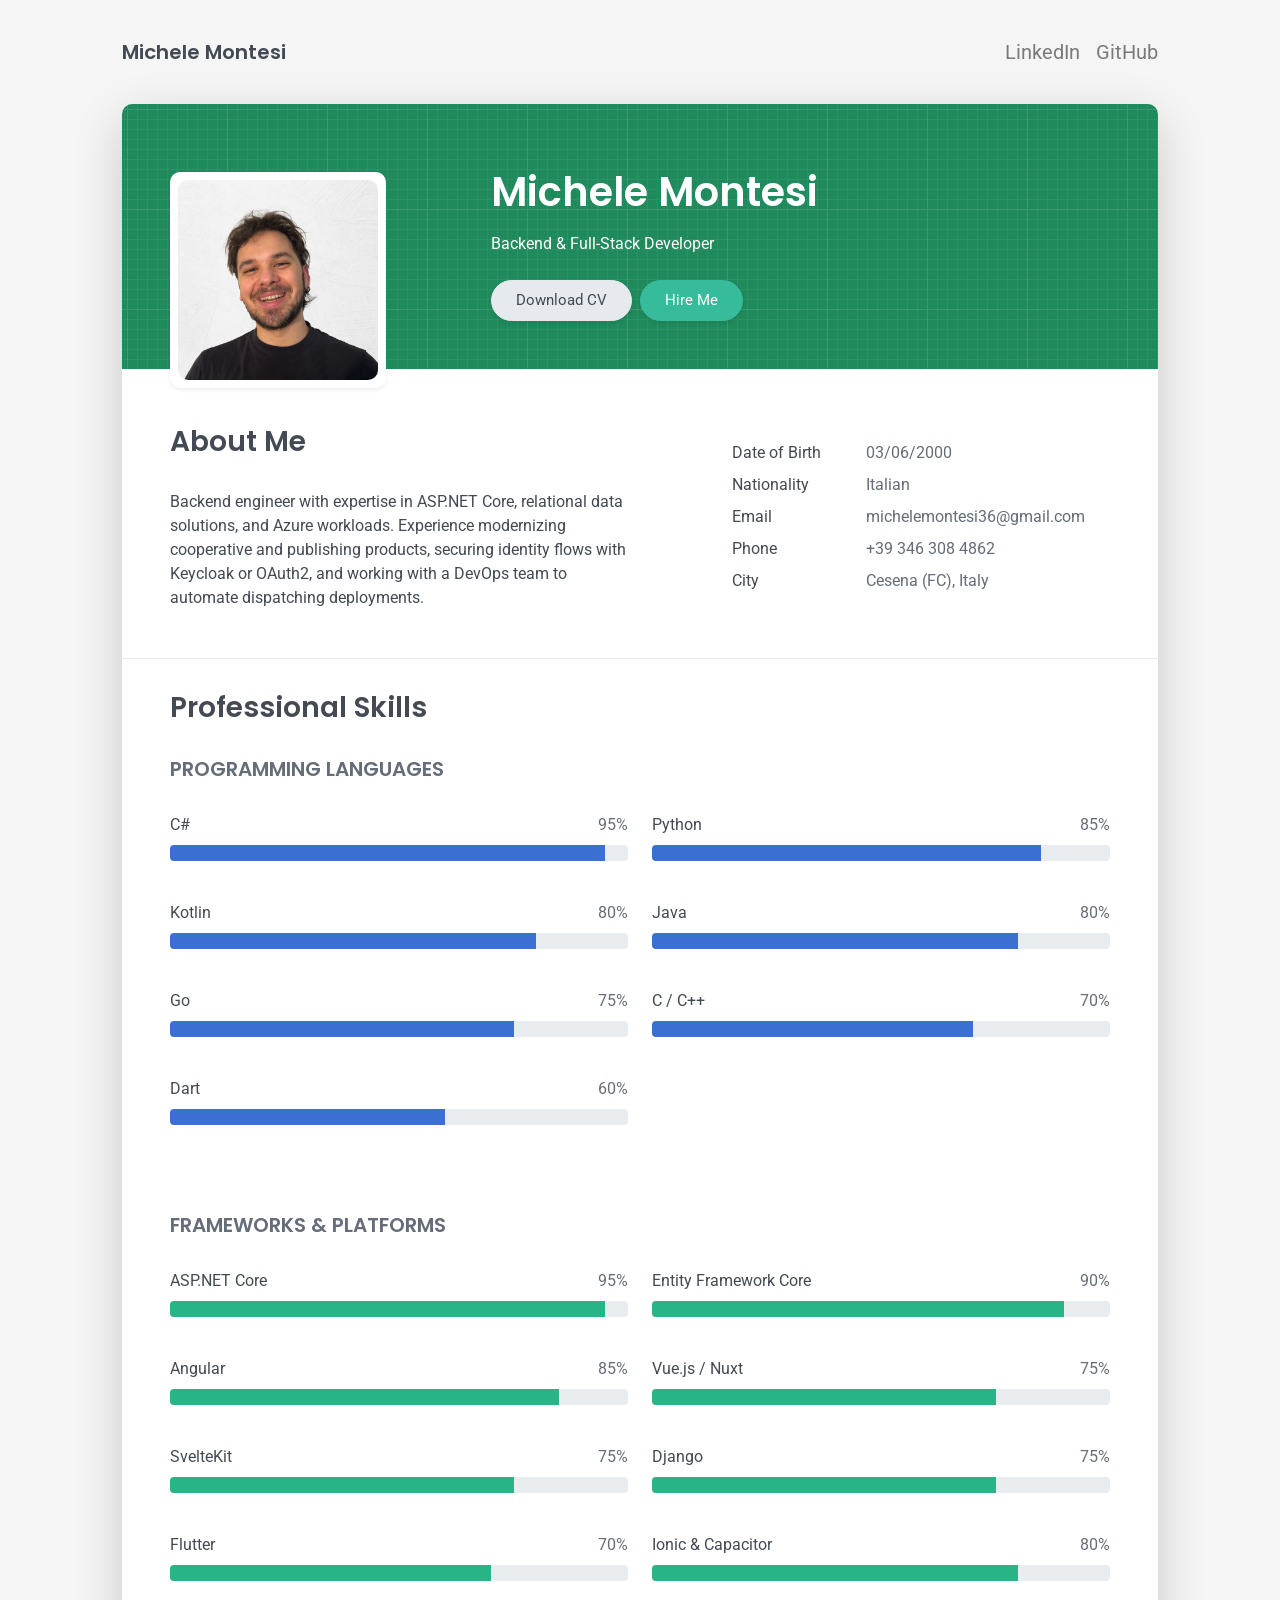
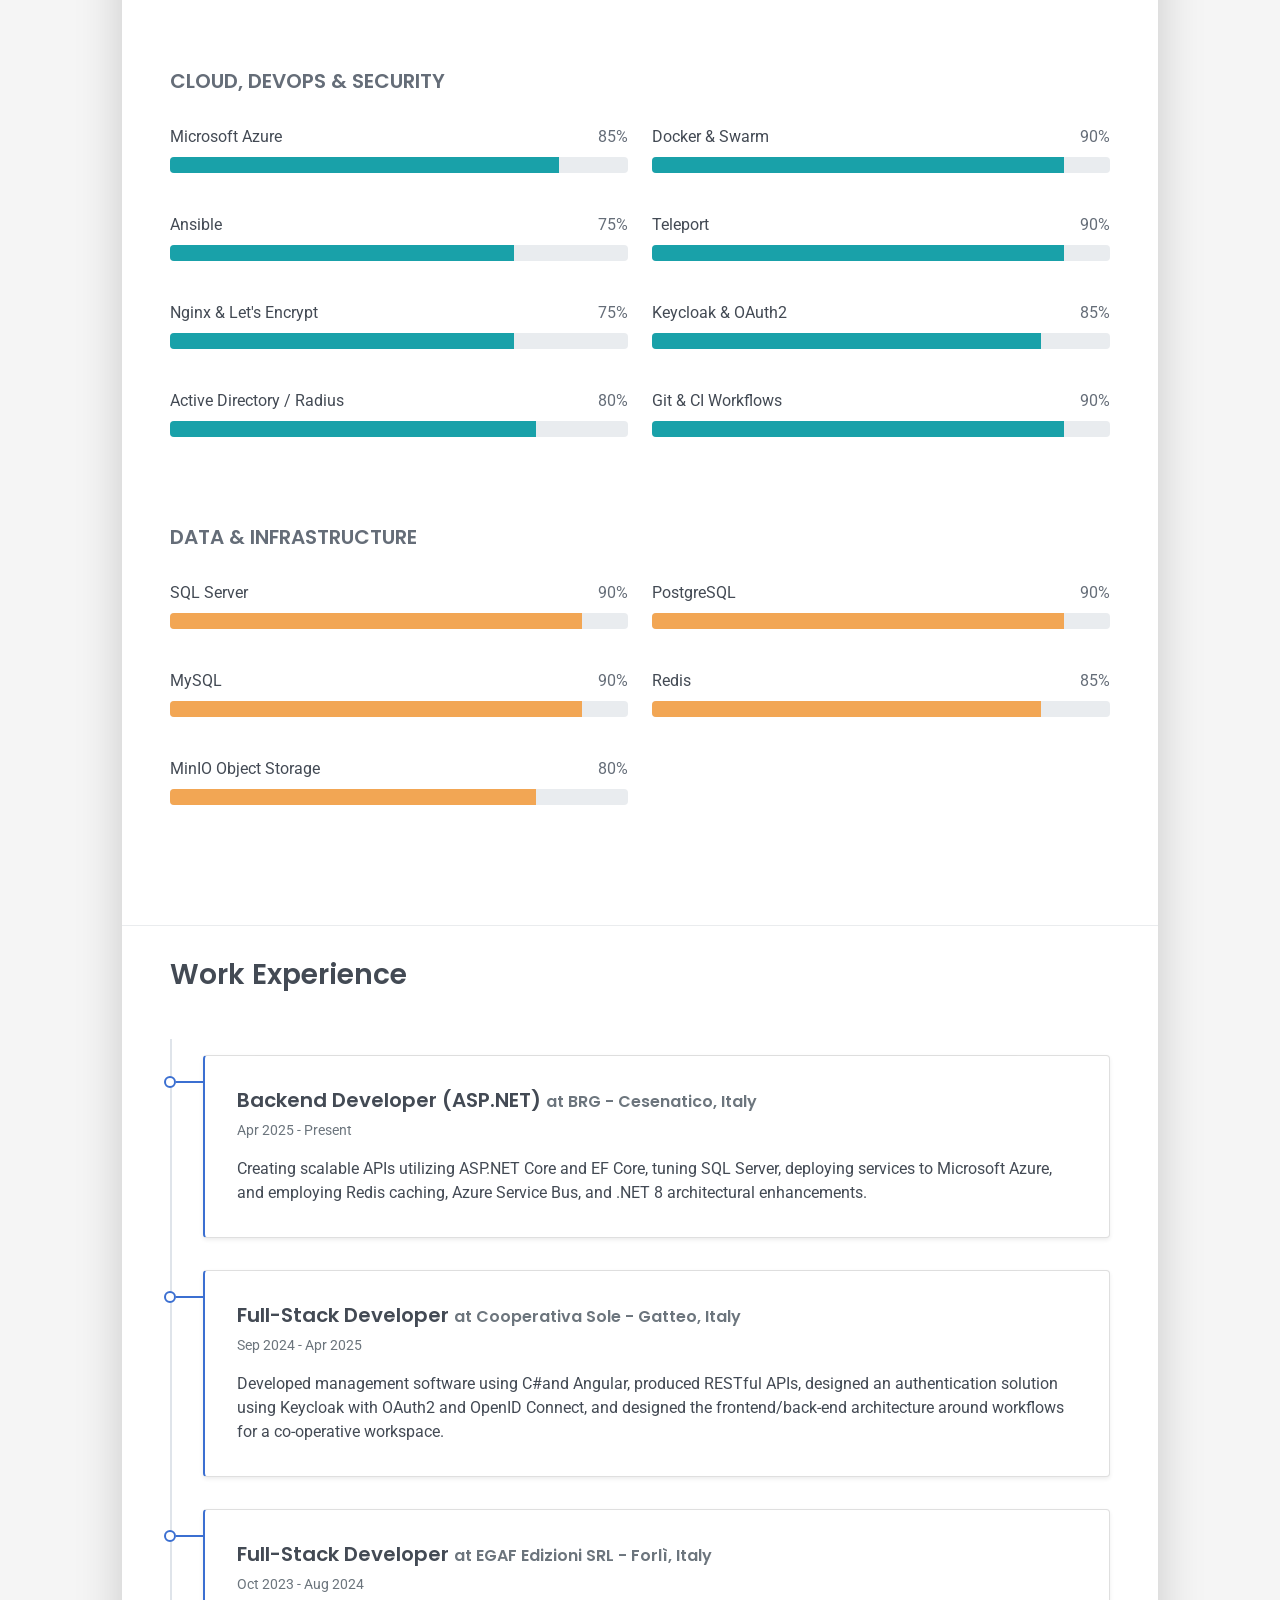
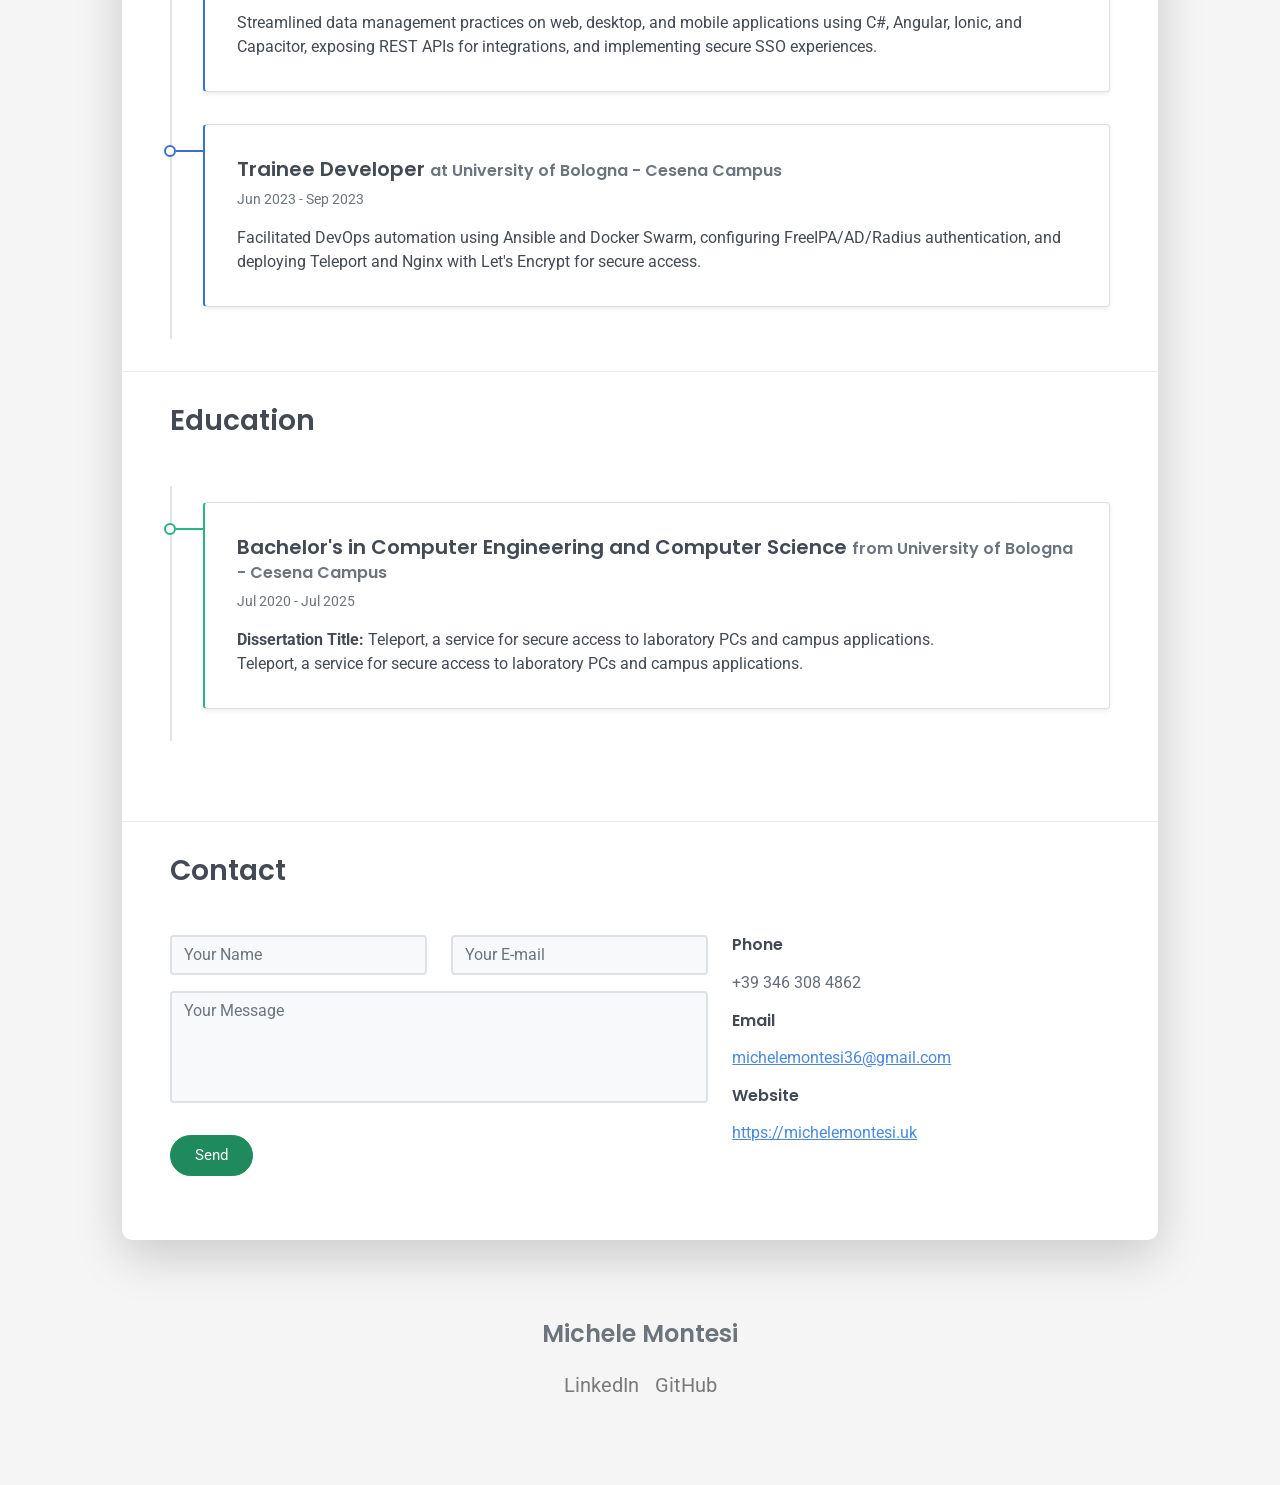
==== index.html @ 61478ca6 "fix cv" ====
<!DOCTYPE html><html  lang="en-US"><head><meta charset="utf-8"><meta name="viewport" content="width=device-width, initial-scale=1"><title>Michele Montesi - Software Engineer</title><link rel="preconnect" href="https://fonts.gstatic.com" crossorigin><link rel="stylesheet" href="https://fonts.googleapis.com/css2?family=Poppins:wght@600&family=Roboto:wght@300;400;500;700&display=swap" media="print" onload="this.media='all'"><link rel="stylesheet" href="/css/font-awesome/css/all.min.css"><link rel="stylesheet" href="/css/bootstrap.min.css"><link rel="stylesheet" href="/css/aos.css"><link rel="stylesheet" href="/css/main.css"><link rel="stylesheet" href="/css/print.css" media="print"><style>.skills-grid[data-v-b8cf7d5a]{-moz-column-count:2;column-count:2;-moz-column-gap:2rem;column-gap:2rem}.skill-category[data-v-b8cf7d5a]{-moz-column-break-inside:avoid;break-inside:avoid;display:inline-block;margin-bottom:1rem;width:100%}@media(max-width:992px){.skills-grid[data-v-b8cf7d5a]{-moz-column-count:1;column-count:1}}</style><link rel="stylesheet" href="/_nuxt/entry.Cwo1_lZw.css" crossorigin><link rel="preload" as="style" href="https://fonts.googleapis.com/css2?family=Poppins:wght@600&family=Roboto:wght@300;400;500;700&display=swap"><link rel="preload" as="fetch" crossorigin="anonymous" href="/_payload.json?bc41d100-6c4a-4626-9745-f701f4f9098e"><link rel="modulepreload" as="script" crossorigin href="/_nuxt/DoChqfE8.js"><link rel="preload" as="fetch" fetchpriority="low" crossorigin="anonymous" href="/_nuxt/builds/meta/bc41d100-6c4a-4626-9745-f701f4f9098e.json"><link rel="icon" type="image/x-icon" href="/favicon.ico"><meta name="description" content="Resume and portfolio of Michele Montesi, backend & full-stack developer focused on ASP.NET Core, Azure, and secure identity flows."><meta property="og:title" content="Michele Montesi - Backend & Full-Stack Developer"><meta property="og:description" content="Explore Michele Montesi's experience across ASP.NET Core, Angular, Azure, and Keycloak/OAuth2 projects."><meta property="og:type" content="website"><meta property="og:url" content="https://michelemontesi.uk"><meta property="og:image" content="https://michelemontesi.uk/images/avatar.png"><meta name="twitter:card" content="summary_large_image"><meta name="twitter:title" content="Michele Montesi - Backend & Full-Stack Developer"><meta name="twitter:description" content="Resume snapshot with skills in ASP.NET Core, Azure, Angular, and secure identity platforms."><meta name="twitter:image" content="https://michelemontesi.uk/images/avatar.png"><noscript><style>[data-aos]{opacity:1!important;transform:translate(0) scale(1)!important;}</style></noscript><script type="module" src="/_nuxt/DoChqfE8.js" crossorigin></script></head><body><div id="__nuxt"><div id="top" data-v-b8cf7d5a><header class="d-print-none" data-v-b8cf7d5a><div class="container text-center text-lg-left" data-v-b8cf7d5a><div class="py-3 clearfix" data-v-b8cf7d5a><h1 class="site-title mb-0" data-v-b8cf7d5a>Michele Montesi</h1><div class="site-nav" data-v-b8cf7d5a><nav role="navigation" data-v-b8cf7d5a><ul class="nav justify-content-center" data-v-b8cf7d5a><!--[--><li class="nav-item" data-v-b8cf7d5a><a class="nav-link" href="https://www.linkedin.com/in/michele-montesi-0b4312291" title="LinkedIn" target="_blank" rel="noreferrer" data-v-b8cf7d5a><i class="fab fa-linkedin" data-v-b8cf7d5a></i><span class="menu-title sr-only" data-v-b8cf7d5a>LinkedIn</span></a></li><li class="nav-item" data-v-b8cf7d5a><a class="nav-link" href="https://github.com/MicheleMontesi" title="GitHub" target="_blank" rel="noreferrer" data-v-b8cf7d5a><i class="fab fa-github" data-v-b8cf7d5a></i><span class="menu-title sr-only" data-v-b8cf7d5a>GitHub</span></a></li><!--]--></ul></nav></div></div></div></header><div class="page-content" data-v-b8cf7d5a><div class="container" data-v-b8cf7d5a><div class="cover shadow-lg bg-white" data-v-b8cf7d5a><div class="cover-bg p-3 p-lg-4 text-white" data-v-b8cf7d5a><div class="row" data-v-b8cf7d5a><div class="col-lg-4 col-md-5" data-v-b8cf7d5a><div class="avatar hover-effect bg-white shadow-sm p-1" data-v-b8cf7d5a><img src="/images/avatar.png" width="200" height="200" alt="Profile avatar" data-v-b8cf7d5a></div></div><div class="col-lg-8 col-md-7 text-center text-md-start" data-v-b8cf7d5a><h2 class="h1 mt-2" data-aos="fade-left" data-aos-delay="0" data-v-b8cf7d5a>Michele Montesi</h2><p data-aos="fade-left" data-aos-delay="100" data-v-b8cf7d5a>Backend &amp; Full-Stack Developer</p><div class="d-print-none" data-aos="fade-left" data-aos-delay="200" data-v-b8cf7d5a><a class="btn btn-light text-dark shadow-sm mt-1 me-1" href="/michele-montesi-resume.pdf" target="_blank" rel="noreferrer" data-v-b8cf7d5a> Download CV </a><a class="btn btn-success shadow-sm mt-1" href="#contact" data-v-b8cf7d5a> Hire Me </a></div></div></div></div><div class="about-section pt-4 px-3 px-lg-4 mt-1" data-v-b8cf7d5a><div class="row" data-v-b8cf7d5a><div class="col-md-6" data-v-b8cf7d5a><h2 class="h3 mb-3" data-v-b8cf7d5a>About Me</h2><p data-v-b8cf7d5a>Backend engineer with expertise in ASP.NET Core, relational data solutions, and Azure workloads. Experience modernizing cooperative and publishing products, securing identity flows with Keycloak or OAuth2, and working with a DevOps team to automate dispatching deployments.</p></div><div class="col-md-5 offset-md-1" data-v-b8cf7d5a><div class="row mt-2" data-v-b8cf7d5a><!--[--><!--[--><div class="col-sm-4" data-v-b8cf7d5a><div class="pb-1" data-v-b8cf7d5a>Date of Birth</div></div><div class="col-sm-8" data-v-b8cf7d5a><div class="pb-1 text-secondary" data-v-b8cf7d5a>03/06/2000</div></div><!--]--><!--[--><div class="col-sm-4" data-v-b8cf7d5a><div class="pb-1" data-v-b8cf7d5a>Nationality</div></div><div class="col-sm-8" data-v-b8cf7d5a><div class="pb-1 text-secondary" data-v-b8cf7d5a>Italian</div></div><!--]--><!--[--><div class="col-sm-4" data-v-b8cf7d5a><div class="pb-1" data-v-b8cf7d5a>Email</div></div><div class="col-sm-8" data-v-b8cf7d5a><div class="pb-1 text-secondary" data-v-b8cf7d5a>michelemontesi36@gmail.com</div></div><!--]--><!--[--><div class="col-sm-4" data-v-b8cf7d5a><div class="pb-1" data-v-b8cf7d5a>Phone</div></div><div class="col-sm-8" data-v-b8cf7d5a><div class="pb-1 text-secondary" data-v-b8cf7d5a>+39 346 308 4862</div></div><!--]--><!--[--><div class="col-sm-4" data-v-b8cf7d5a><div class="pb-1" data-v-b8cf7d5a>City</div></div><div class="col-sm-8" data-v-b8cf7d5a><div class="pb-1 text-secondary" data-v-b8cf7d5a>Cesena (FC), Italy</div></div><!--]--><!--]--></div></div></div></div><hr class="d-print-none" data-v-b8cf7d5a><div class="skills-section px-3 px-lg-4" data-v-b8cf7d5a><h2 class="h3 mb-3" data-v-b8cf7d5a>Professional Skills</h2><!--[--><div class="skill-category mb-4" data-v-b8cf7d5a><h3 class="h5 text-uppercase text-secondary mb-3" data-v-b8cf7d5a>Programming Languages</h3><div class="row" data-v-b8cf7d5a><!--[--><div class="col-md-6 mb-3" data-v-b8cf7d5a><div class="d-flex justify-content-between" data-v-b8cf7d5a><span data-v-b8cf7d5a>C#</span><span class="text-secondary" data-v-b8cf7d5a>95%</span></div><div class="progress my-1" data-v-b8cf7d5a><div class="bg-primary progress-bar" role="progressbar" data-aos="zoom-in-right" data-aos-anchor=".skills-section" data-aos-delay="100" style="width:95%;" aria-valuenow="95" aria-valuemin="0" aria-valuemax="100" data-v-b8cf7d5a></div></div></div><div class="col-md-6 mb-3" data-v-b8cf7d5a><div class="d-flex justify-content-between" data-v-b8cf7d5a><span data-v-b8cf7d5a>Python</span><span class="text-secondary" data-v-b8cf7d5a>85%</span></div><div class="progress my-1" data-v-b8cf7d5a><div class="bg-primary progress-bar" role="progressbar" data-aos="zoom-in-right" data-aos-anchor=".skills-section" data-aos-delay="150" style="width:85%;" aria-valuenow="85" aria-valuemin="0" aria-valuemax="100" data-v-b8cf7d5a></div></div></div><div class="col-md-6 mb-3" data-v-b8cf7d5a><div class="d-flex justify-content-between" data-v-b8cf7d5a><span data-v-b8cf7d5a>Kotlin</span><span class="text-secondary" data-v-b8cf7d5a>80%</span></div><div class="progress my-1" data-v-b8cf7d5a><div class="bg-primary progress-bar" role="progressbar" data-aos="zoom-in-right" data-aos-anchor=".skills-section" data-aos-delay="200" style="width:80%;" aria-valuenow="80" aria-valuemin="0" aria-valuemax="100" data-v-b8cf7d5a></div></div></div><div class="col-md-6 mb-3" data-v-b8cf7d5a><div class="d-flex justify-content-between" data-v-b8cf7d5a><span data-v-b8cf7d5a>Java</span><span class="text-secondary" data-v-b8cf7d5a>80%</span></div><div class="progress my-1" data-v-b8cf7d5a><div class="bg-primary progress-bar" role="progressbar" data-aos="zoom-in-right" data-aos-anchor=".skills-section" data-aos-delay="250" style="width:80%;" aria-valuenow="80" aria-valuemin="0" aria-valuemax="100" data-v-b8cf7d5a></div></div></div><div class="col-md-6 mb-3" data-v-b8cf7d5a><div class="d-flex justify-content-between" data-v-b8cf7d5a><span data-v-b8cf7d5a>Go</span><span class="text-secondary" data-v-b8cf7d5a>75%</span></div><div class="progress my-1" data-v-b8cf7d5a><div class="bg-primary progress-bar" role="progressbar" data-aos="zoom-in-right" data-aos-anchor=".skills-section" data-aos-delay="300" style="width:75%;" aria-valuenow="75" aria-valuemin="0" aria-valuemax="100" data-v-b8cf7d5a></div></div></div><div class="col-md-6 mb-3" data-v-b8cf7d5a><div class="d-flex justify-content-between" data-v-b8cf7d5a><span data-v-b8cf7d5a>C / C++</span><span class="text-secondary" data-v-b8cf7d5a>70%</span></div><div class="progress my-1" data-v-b8cf7d5a><div class="bg-primary progress-bar" role="progressbar" data-aos="zoom-in-right" data-aos-anchor=".skills-section" data-aos-delay="350" style="width:70%;" aria-valuenow="70" aria-valuemin="0" aria-valuemax="100" data-v-b8cf7d5a></div></div></div><div class="col-md-6 mb-3" data-v-b8cf7d5a><div class="d-flex justify-content-between" data-v-b8cf7d5a><span data-v-b8cf7d5a>Dart</span><span class="text-secondary" data-v-b8cf7d5a>60%</span></div><div class="progress my-1" data-v-b8cf7d5a><div class="bg-primary progress-bar" role="progressbar" data-aos="zoom-in-right" data-aos-anchor=".skills-section" data-aos-delay="400" style="width:60%;" aria-valuenow="60" aria-valuemin="0" aria-valuemax="100" data-v-b8cf7d5a></div></div></div><!--]--></div></div><div class="skill-category mb-4" data-v-b8cf7d5a><h3 class="h5 text-uppercase text-secondary mb-3" data-v-b8cf7d5a>Frameworks &amp; Platforms</h3><div class="row" data-v-b8cf7d5a><!--[--><div class="col-md-6 mb-3" data-v-b8cf7d5a><div class="d-flex justify-content-between" data-v-b8cf7d5a><span data-v-b8cf7d5a>ASP.NET Core</span><span class="text-secondary" data-v-b8cf7d5a>95%</span></div><div class="progress my-1" data-v-b8cf7d5a><div class="bg-success progress-bar" role="progressbar" data-aos="zoom-in-right" data-aos-anchor=".skills-section" data-aos-delay="100" style="width:95%;" aria-valuenow="95" aria-valuemin="0" aria-valuemax="100" data-v-b8cf7d5a></div></div></div><div class="col-md-6 mb-3" data-v-b8cf7d5a><div class="d-flex justify-content-between" data-v-b8cf7d5a><span data-v-b8cf7d5a>Entity Framework Core</span><span class="text-secondary" data-v-b8cf7d5a>90%</span></div><div class="progress my-1" data-v-b8cf7d5a><div class="bg-success progress-bar" role="progressbar" data-aos="zoom-in-right" data-aos-anchor=".skills-section" data-aos-delay="150" style="width:90%;" aria-valuenow="90" aria-valuemin="0" aria-valuemax="100" data-v-b8cf7d5a></div></div></div><div class="col-md-6 mb-3" data-v-b8cf7d5a><div class="d-flex justify-content-between" data-v-b8cf7d5a><span data-v-b8cf7d5a>Angular</span><span class="text-secondary" data-v-b8cf7d5a>85%</span></div><div class="progress my-1" data-v-b8cf7d5a><div class="bg-success progress-bar" role="progressbar" data-aos="zoom-in-right" data-aos-anchor=".skills-section" data-aos-delay="200" style="width:85%;" aria-valuenow="85" aria-valuemin="0" aria-valuemax="100" data-v-b8cf7d5a></div></div></div><div class="col-md-6 mb-3" data-v-b8cf7d5a><div class="d-flex justify-content-between" data-v-b8cf7d5a><span data-v-b8cf7d5a>Vue.js / Nuxt</span><span class="text-secondary" data-v-b8cf7d5a>75%</span></div><div class="progress my-1" data-v-b8cf7d5a><div class="bg-success progress-bar" role="progressbar" data-aos="zoom-in-right" data-aos-anchor=".skills-section" data-aos-delay="250" style="width:75%;" aria-valuenow="75" aria-valuemin="0" aria-valuemax="100" data-v-b8cf7d5a></div></div></div><div class="col-md-6 mb-3" data-v-b8cf7d5a><div class="d-flex justify-content-between" data-v-b8cf7d5a><span data-v-b8cf7d5a>SvelteKit</span><span class="text-secondary" data-v-b8cf7d5a>75%</span></div><div class="progress my-1" data-v-b8cf7d5a><div class="bg-success progress-bar" role="progressbar" data-aos="zoom-in-right" data-aos-anchor=".skills-section" data-aos-delay="350" style="width:75%;" aria-valuenow="75" aria-valuemin="0" aria-valuemax="100" data-v-b8cf7d5a></div></div></div><div class="col-md-6 mb-3" data-v-b8cf7d5a><div class="d-flex justify-content-between" data-v-b8cf7d5a><span data-v-b8cf7d5a>Django</span><span class="text-secondary" data-v-b8cf7d5a>75%</span></div><div class="progress my-1" data-v-b8cf7d5a><div class="bg-success progress-bar" role="progressbar" data-aos="zoom-in-right" data-aos-anchor=".skills-section" data-aos-delay="400" style="width:75%;" aria-valuenow="75" aria-valuemin="0" aria-valuemax="100" data-v-b8cf7d5a></div></div></div><div class="col-md-6 mb-3" data-v-b8cf7d5a><div class="d-flex justify-content-between" data-v-b8cf7d5a><span data-v-b8cf7d5a>Flutter</span><span class="text-secondary" data-v-b8cf7d5a>70%</span></div><div class="progress my-1" data-v-b8cf7d5a><div class="bg-success progress-bar" role="progressbar" data-aos="zoom-in-right" data-aos-anchor=".skills-section" data-aos-delay="450" style="width:70%;" aria-valuenow="70" aria-valuemin="0" aria-valuemax="100" data-v-b8cf7d5a></div></div></div><div class="col-md-6 mb-3" data-v-b8cf7d5a><div class="d-flex justify-content-between" data-v-b8cf7d5a><span data-v-b8cf7d5a>Ionic &amp; Capacitor</span><span class="text-secondary" data-v-b8cf7d5a>80%</span></div><div class="progress my-1" data-v-b8cf7d5a><div class="bg-success progress-bar" role="progressbar" data-aos="zoom-in-right" data-aos-anchor=".skills-section" data-aos-delay="500" style="width:80%;" aria-valuenow="80" aria-valuemin="0" aria-valuemax="100" data-v-b8cf7d5a></div></div></div><!--]--></div></div><div class="skill-category mb-4" data-v-b8cf7d5a><h3 class="h5 text-uppercase text-secondary mb-3" data-v-b8cf7d5a>Cloud, DevOps &amp; Security</h3><div class="row" data-v-b8cf7d5a><!--[--><div class="col-md-6 mb-3" data-v-b8cf7d5a><div class="d-flex justify-content-between" data-v-b8cf7d5a><span data-v-b8cf7d5a>Microsoft Azure</span><span class="text-secondary" data-v-b8cf7d5a>85%</span></div><div class="progress my-1" data-v-b8cf7d5a><div class="bg-info progress-bar" role="progressbar" data-aos="zoom-in-right" data-aos-anchor=".skills-section" data-aos-delay="100" style="width:85%;" aria-valuenow="85" aria-valuemin="0" aria-valuemax="100" data-v-b8cf7d5a></div></div></div><div class="col-md-6 mb-3" data-v-b8cf7d5a><div class="d-flex justify-content-between" data-v-b8cf7d5a><span data-v-b8cf7d5a>Docker &amp; Swarm</span><span class="text-secondary" data-v-b8cf7d5a>90%</span></div><div class="progress my-1" data-v-b8cf7d5a><div class="bg-info progress-bar" role="progressbar" data-aos="zoom-in-right" data-aos-anchor=".skills-section" data-aos-delay="150" style="width:90%;" aria-valuenow="90" aria-valuemin="0" aria-valuemax="100" data-v-b8cf7d5a></div></div></div><div class="col-md-6 mb-3" data-v-b8cf7d5a><div class="d-flex justify-content-between" data-v-b8cf7d5a><span data-v-b8cf7d5a>Ansible</span><span class="text-secondary" data-v-b8cf7d5a>75%</span></div><div class="progress my-1" data-v-b8cf7d5a><div class="bg-info progress-bar" role="progressbar" data-aos="zoom-in-right" data-aos-anchor=".skills-section" data-aos-delay="200" style="width:75%;" aria-valuenow="75" aria-valuemin="0" aria-valuemax="100" data-v-b8cf7d5a></div></div></div><div class="col-md-6 mb-3" data-v-b8cf7d5a><div class="d-flex justify-content-between" data-v-b8cf7d5a><span data-v-b8cf7d5a>Teleport</span><span class="text-secondary" data-v-b8cf7d5a>90%</span></div><div class="progress my-1" data-v-b8cf7d5a><div class="bg-info progress-bar" role="progressbar" data-aos="zoom-in-right" data-aos-anchor=".skills-section" data-aos-delay="250" style="width:90%;" aria-valuenow="90" aria-valuemin="0" aria-valuemax="100" data-v-b8cf7d5a></div></div></div><div class="col-md-6 mb-3" data-v-b8cf7d5a><div class="d-flex justify-content-between" data-v-b8cf7d5a><span data-v-b8cf7d5a>Nginx &amp; Let&#39;s Encrypt</span><span class="text-secondary" data-v-b8cf7d5a>75%</span></div><div class="progress my-1" data-v-b8cf7d5a><div class="bg-info progress-bar" role="progressbar" data-aos="zoom-in-right" data-aos-anchor=".skills-section" data-aos-delay="300" style="width:75%;" aria-valuenow="75" aria-valuemin="0" aria-valuemax="100" data-v-b8cf7d5a></div></div></div><div class="col-md-6 mb-3" data-v-b8cf7d5a><div class="d-flex justify-content-between" data-v-b8cf7d5a><span data-v-b8cf7d5a>Keycloak &amp; OAuth2</span><span class="text-secondary" data-v-b8cf7d5a>85%</span></div><div class="progress my-1" data-v-b8cf7d5a><div class="bg-info progress-bar" role="progressbar" data-aos="zoom-in-right" data-aos-anchor=".skills-section" data-aos-delay="400" style="width:85%;" aria-valuenow="85" aria-valuemin="0" aria-valuemax="100" data-v-b8cf7d5a></div></div></div><div class="col-md-6 mb-3" data-v-b8cf7d5a><div class="d-flex justify-content-between" data-v-b8cf7d5a><span data-v-b8cf7d5a>Active Directory / Radius</span><span class="text-secondary" data-v-b8cf7d5a>80%</span></div><div class="progress my-1" data-v-b8cf7d5a><div class="bg-info progress-bar" role="progressbar" data-aos="zoom-in-right" data-aos-anchor=".skills-section" data-aos-delay="350" style="width:80%;" aria-valuenow="80" aria-valuemin="0" aria-valuemax="100" data-v-b8cf7d5a></div></div></div><div class="col-md-6 mb-3" data-v-b8cf7d5a><div class="d-flex justify-content-between" data-v-b8cf7d5a><span data-v-b8cf7d5a>Git &amp; CI Workflows</span><span class="text-secondary" data-v-b8cf7d5a>90%</span></div><div class="progress my-1" data-v-b8cf7d5a><div class="bg-info progress-bar" role="progressbar" data-aos="zoom-in-right" data-aos-anchor=".skills-section" data-aos-delay="400" style="width:90%;" aria-valuenow="90" aria-valuemin="0" aria-valuemax="100" data-v-b8cf7d5a></div></div></div><!--]--></div></div><div class="skill-category mb-4" data-v-b8cf7d5a><h3 class="h5 text-uppercase text-secondary mb-3" data-v-b8cf7d5a>Data &amp; Infrastructure</h3><div class="row" data-v-b8cf7d5a><!--[--><div class="col-md-6 mb-3" data-v-b8cf7d5a><div class="d-flex justify-content-between" data-v-b8cf7d5a><span data-v-b8cf7d5a>SQL Server</span><span class="text-secondary" data-v-b8cf7d5a>90%</span></div><div class="progress my-1" data-v-b8cf7d5a><div class="bg-warning progress-bar" role="progressbar" data-aos="zoom-in-right" data-aos-anchor=".skills-section" data-aos-delay="100" style="width:90%;" aria-valuenow="90" aria-valuemin="0" aria-valuemax="100" data-v-b8cf7d5a></div></div></div><div class="col-md-6 mb-3" data-v-b8cf7d5a><div class="d-flex justify-content-between" data-v-b8cf7d5a><span data-v-b8cf7d5a>PostgreSQL</span><span class="text-secondary" data-v-b8cf7d5a>90%</span></div><div class="progress my-1" data-v-b8cf7d5a><div class="bg-warning progress-bar" role="progressbar" data-aos="zoom-in-right" data-aos-anchor=".skills-section" data-aos-delay="150" style="width:90%;" aria-valuenow="90" aria-valuemin="0" aria-valuemax="100" data-v-b8cf7d5a></div></div></div><div class="col-md-6 mb-3" data-v-b8cf7d5a><div class="d-flex justify-content-between" data-v-b8cf7d5a><span data-v-b8cf7d5a>MySQL</span><span class="text-secondary" data-v-b8cf7d5a>90%</span></div><div class="progress my-1" data-v-b8cf7d5a><div class="bg-warning progress-bar" role="progressbar" data-aos="zoom-in-right" data-aos-anchor=".skills-section" data-aos-delay="200" style="width:90%;" aria-valuenow="90" aria-valuemin="0" aria-valuemax="100" data-v-b8cf7d5a></div></div></div><div class="col-md-6 mb-3" data-v-b8cf7d5a><div class="d-flex justify-content-between" data-v-b8cf7d5a><span data-v-b8cf7d5a>Redis</span><span class="text-secondary" data-v-b8cf7d5a>85%</span></div><div class="progress my-1" data-v-b8cf7d5a><div class="bg-warning progress-bar" role="progressbar" data-aos="zoom-in-right" data-aos-anchor=".skills-section" data-aos-delay="250" style="width:85%;" aria-valuenow="85" aria-valuemin="0" aria-valuemax="100" data-v-b8cf7d5a></div></div></div><div class="col-md-6 mb-3" data-v-b8cf7d5a><div class="d-flex justify-content-between" data-v-b8cf7d5a><span data-v-b8cf7d5a>MinIO Object Storage</span><span class="text-secondary" data-v-b8cf7d5a>80%</span></div><div class="progress my-1" data-v-b8cf7d5a><div class="bg-warning progress-bar" role="progressbar" data-aos="zoom-in-right" data-aos-anchor=".skills-section" data-aos-delay="300" style="width:80%;" aria-valuenow="80" aria-valuemin="0" aria-valuemax="100" data-v-b8cf7d5a></div></div></div><!--]--></div></div><!--]--></div><hr class="d-print-none" data-v-b8cf7d5a><div class="work-experience-section px-3 px-lg-4" data-v-b8cf7d5a><h2 class="h3 mb-4" data-v-b8cf7d5a>Work Experience</h2><div class="timeline" data-v-b8cf7d5a><!--[--><div class="timeline-card timeline-card-primary card shadow-sm" data-v-b8cf7d5a><div class="card-body" data-v-b8cf7d5a><div class="h5 mb-1" data-v-b8cf7d5a>Backend Developer (ASP.NET) <span class="text-muted h6" data-v-b8cf7d5a>at BRG - Cesenatico, Italy</span></div><div class="text-muted text-small mb-2" data-v-b8cf7d5a>Apr 2025 - Present</div><div data-v-b8cf7d5a>Creating scalable APIs utilizing ASP.NET Core and EF Core, tuning SQL Server, deploying services to Microsoft Azure, and employing Redis caching, Azure Service Bus, and .NET 8 architectural enhancements.</div></div></div><div class="timeline-card timeline-card-primary card shadow-sm" data-v-b8cf7d5a><div class="card-body" data-v-b8cf7d5a><div class="h5 mb-1" data-v-b8cf7d5a>Full-Stack Developer <span class="text-muted h6" data-v-b8cf7d5a>at Cooperativa Sole - Gatteo, Italy</span></div><div class="text-muted text-small mb-2" data-v-b8cf7d5a>Sep 2024 - Apr 2025</div><div data-v-b8cf7d5a>Developed management software using C#and Angular, produced RESTful APIs, designed an authentication solution using Keycloak with OAuth2 and OpenID Connect, and designed the frontend/back-end architecture around workflows for a co-operative workspace.</div></div></div><div class="timeline-card timeline-card-primary card shadow-sm" data-v-b8cf7d5a><div class="card-body" data-v-b8cf7d5a><div class="h5 mb-1" data-v-b8cf7d5a>Full-Stack Developer <span class="text-muted h6" data-v-b8cf7d5a>at EGAF Edizioni SRL - Forlì, Italy</span></div><div class="text-muted text-small mb-2" data-v-b8cf7d5a>Oct 2023 - Aug 2024</div><div data-v-b8cf7d5a>Streamlined data management practices on web, desktop, and mobile applications using C#, Angular, Ionic, and Capacitor, exposing REST APIs for integrations, and implementing secure SSO experiences.</div></div></div><div class="timeline-card timeline-card-primary card shadow-sm" data-v-b8cf7d5a><div class="card-body" data-v-b8cf7d5a><div class="h5 mb-1" data-v-b8cf7d5a>Trainee Developer <span class="text-muted h6" data-v-b8cf7d5a>at University of Bologna - Cesena Campus</span></div><div class="text-muted text-small mb-2" data-v-b8cf7d5a>Jun 2023 - Sep 2023</div><div data-v-b8cf7d5a>Facilitated DevOps automation using Ansible and Docker Swarm, configuring FreeIPA/AD/Radius authentication, and deploying Teleport and Nginx with Let&#39;s Encrypt for secure access.</div></div></div><!--]--></div></div><hr class="d-print-none" data-v-b8cf7d5a><div class="page-break" data-v-b8cf7d5a></div><div class="education-section px-3 px-lg-4 pb-4" data-v-b8cf7d5a><h2 class="h3 mb-4" data-v-b8cf7d5a>Education</h2><div class="timeline" data-v-b8cf7d5a><!--[--><div class="timeline-card timeline-card-success card shadow-sm" data-v-b8cf7d5a><div class="card-body" data-v-b8cf7d5a><div class="h5 mb-1" data-v-b8cf7d5a>Bachelor&#39;s in Computer Engineering and Computer Science <span class="text-muted h6" data-v-b8cf7d5a>from University of Bologna - Cesena Campus</span></div><div class="text-muted text-small mb-2" data-v-b8cf7d5a>Jul 2020 - Jul 2025</div><div data-v-b8cf7d5a><strong data-v-b8cf7d5a>Dissertation Title:</strong> Teleport, a service for secure access to laboratory PCs and campus applications.</div><div data-v-b8cf7d5a>Teleport, a service for secure access to laboratory PCs and campus applications.</div></div></div><!--]--></div></div><hr class="d-print-none" data-v-b8cf7d5a><div class="contant-section px-3 px-lg-4 pb-4" id="contact" data-v-b8cf7d5a><h2 class="h3 text mb-3" data-v-b8cf7d5a>Contact</h2><div class="row" data-v-b8cf7d5a><div class="col-md-7 d-print-none" data-v-b8cf7d5a><div class="my-2" data-v-b8cf7d5a><form data-v-b8cf7d5a><div class="row" data-v-b8cf7d5a><div class="col-6" data-v-b8cf7d5a><input class="form-control" type="text" id="name" name="name" placeholder="Your Name" required data-v-b8cf7d5a></div><div class="col-6" data-v-b8cf7d5a><input class="form-control" type="email" id="email" name="_replyto" placeholder="Your E-mail" required data-v-b8cf7d5a></div></div><div class="form-group my-2" data-v-b8cf7d5a><textarea class="form-control" style="resize:none;" id="message" name="message" rows="4" placeholder="Your Message" required data-v-b8cf7d5a></textarea></div><button class="btn btn-primary mt-2" type="submit" data-v-b8cf7d5a> Send </button></form></div></div><div class="col" data-v-b8cf7d5a><div class="mt-2" data-v-b8cf7d5a><!--[--><!--[--><h3 class="h6" data-v-b8cf7d5a>Phone</h3><div class="pb-2 text-secondary" data-v-b8cf7d5a><!--[-->+39 346 308 4862<!--]--></div><!--]--><!--[--><h3 class="h6" data-v-b8cf7d5a>Email</h3><div class="pb-2 text-secondary" data-v-b8cf7d5a><a href="mailto:michelemontesi36@gmail.com" data-v-b8cf7d5a>michelemontesi36@gmail.com</a></div><!--]--><!--[--><h3 class="h6" data-v-b8cf7d5a>Website</h3><div class="pb-2 text-secondary" data-v-b8cf7d5a><a href="https://michelemontesi.uk" target="_blank" rel="noreferrer" data-v-b8cf7d5a>https://michelemontesi.uk</a></div><!--]--><!--]--></div></div><div class="col d-none d-print-block" data-v-b8cf7d5a><div class="mt-2" data-v-b8cf7d5a><!--[--><div class="mb-2" data-v-b8cf7d5a><div class="text-dark" data-v-b8cf7d5a><i class="fab fa-linkedin mr-1" data-v-b8cf7d5a></i><span data-v-b8cf7d5a>https://www.linkedin.com/in/michele-montesi-0b4312291</span></div></div><div class="mb-2" data-v-b8cf7d5a><div class="text-dark" data-v-b8cf7d5a><i class="fab fa-github mr-1" data-v-b8cf7d5a></i><span data-v-b8cf7d5a>https://github.com/MicheleMontesi</span></div></div><!--]--></div></div></div></div></div></div></div><footer class="pt-4 pb-4 text-muted text-center d-print-none" data-v-b8cf7d5a><div class="container" data-v-b8cf7d5a><div class="my-3" data-v-b8cf7d5a><div class="h4" data-v-b8cf7d5a>Michele Montesi</div><div class="footer-nav" data-v-b8cf7d5a><nav role="navigation" data-v-b8cf7d5a><ul class="nav justify-content-center" data-v-b8cf7d5a><!--[--><li class="nav-item" data-v-b8cf7d5a><a class="nav-link" href="https://www.linkedin.com/in/michele-montesi-0b4312291" title="LinkedIn" target="_blank" rel="noreferrer" data-v-b8cf7d5a><i class="fab fa-linkedin" data-v-b8cf7d5a></i><span class="menu-title sr-only" data-v-b8cf7d5a>LinkedIn</span></a></li><li class="nav-item" data-v-b8cf7d5a><a class="nav-link" href="https://github.com/MicheleMontesi" title="GitHub" target="_blank" rel="noreferrer" data-v-b8cf7d5a><i class="fab fa-github" data-v-b8cf7d5a></i><span class="menu-title sr-only" data-v-b8cf7d5a>GitHub</span></a></li><!--]--></ul></nav></div></div></div></footer><div data-v-b8cf7d5a></div></div></div><div id="teleports"></div><script type="application/json" data-nuxt-data="nuxt-app" data-ssr="true" id="__NUXT_DATA__" data-src="/_payload.json?bc41d100-6c4a-4626-9745-f701f4f9098e">[{"state":1,"once":3,"_errors":4,"serverRendered":6,"path":7,"prerenderedAt":8},["Reactive",2],{},["Set"],["ShallowReactive",5],{},true,"/",1763461101739]</script><script>window.__NUXT__={};window.__NUXT__.config={public:{},app:{baseURL:"/",buildId:"bc41d100-6c4a-4626-9745-f701f4f9098e",buildAssetsDir:"/_nuxt/",cdnURL:""}}</script></body></html>
---- css/main.css ----
:root {
  --color-accent-primary: #3b6fd1;
  --color-accent-success: #28b487;
  --color-accent-info: #19a1a9;
  --color-accent-warning: #f2a654;
  --color-banner: #1f8a5c;
  --color-border-muted: #dfe4ea;
  --color-button: #1f8a5c;
}

/* Buttons */
/* Inputs */
/* Timeline custom component */
.timeline {
  border-left: 2px solid var(--color-border-muted);
  padding: 1rem 0;
}

.timeline-card {
  position: relative;
  margin-left: 31px;
  border-left: 2px solid;
  margin-bottom: 2rem;
}

.timeline-card:last-child {
  margin-bottom: 1rem;
}

.timeline-card:before {
  content: "";
  display: inline-block;
  position: absolute;
  background-color: #fff;
  border-radius: 10px;
  width: 12px;
  height: 12px;
  top: 20px;
  left: -41px;
  border: 2px solid;
  z-index: 2;
}

.timeline-card:after {
  content: "";
  display: inline-block;
  position: absolute;
  background-color: currentColor;
  width: 29px;
  height: 2px;
  top: 25px;
  left: -29px;
  z-index: 1;
}

.timeline-card-primary {
  border-left-color: var(--color-accent-primary);
}

.timeline-card-primary:before {
  border-color: var(--color-accent-primary);
}

.timeline-card-primary:after {
  background-color: var(--color-accent-primary);
}

.timeline-card-success {
  border-left-color: var(--color-accent-success);
}

.timeline-card-success:before {
  border-color: var(--color-accent-success);
}

.timeline-card-success:after {
  background-color: var(--color-accent-success);
}

html {
  scroll-behavior: smooth;
}

.site-title {
  font-size: 1.25rem;
  line-height: 2.5rem;
}

.nav-link {
  padding: 0;
  font-size: 1.25rem;
  line-height: 2.5rem;
  color: rgba(0, 0, 0, 0.5);
}

.nav-link:hover,
.nav-link:focus,
.active .nav-link {
  color: rgba(0, 0, 0, 0.8);
}

.nav-item + .nav-item {
  margin-left: 1rem;
}

.cover {
  border-radius: 10px;
}

.cover-bg {
  background-color: var(--color-banner);
  background-image: url("data:image/svg+xml,%3Csvg xmlns='http://www.w3.org/2000/svg' width='100' height='100' viewBox='0 0 100 100'%3E%3Cg fill-rule='evenodd'%3E%3Cg fill='%23ffffff' fill-opacity='0.12'%3E%3Cpath opacity='.5' d='M96 [base64] 0v-9h-9v9h9zm-10 0v-9h-9v9h9zm-10 0v-9h-9v9h9zm-10 0v-9h-9v9h9zm-10 0v-9h-9v9h9zm-10 0v-9h-9v9h9zm-10 0v-9h-9v9h9zm-10 0v-9h-9v9h9zm-9-10h9v-9h-9v9zm10 0h9v-9h-9v9zm10 0h9v-9h-9v9zm10 0h9v-9h-9v9zm10 0h9v-9h-9v9zm10 0h9v-9h-9v9zm10 0h9v-9h-9v9zm10 0h9v-9h-9v9zm9-10v-9h-9v9h9zm-10 0v-9h-9v9h9zm-10 0v-9h-9v9h9zm-10 0v-9h-9v9h9zm-10 0v-9h-9v9h9zm-10 0v-9h-9v9h9zm-10 0v-9h-9v9h9zm-10 0v-9h-9v9h9zm-9-10h9v-9h-9v9zm10 0h9v-9h-9v9zm10 0h9v-9h-9v9zm10 0h9v-9h-9v9zm10 0h9v-9h-9v9zm10 0h9v-9h-9v9zm10 0h9v-9h-9v9zm10 0h9v-9h-9v9zm9-10v-9h-9v9h9zm-10 0v-9h-9v9h9zm-10 0v-9h-9v9h9zm-10 0v-9h-9v9h9zm-10 0v-9h-9v9h9zm-10 0v-9h-9v9h9zm-10 0v-9h-9v9h9zm-10 0v-9h-9v9h9zm-9-10h9v-9h-9v9zm10 0h9v-9h-9v9zm10 0h9v-9h-9v9zm10 0h9v-9h-9v9zm10 0h9v-9h-9v9zm10 0h9v-9h-9v9zm10 0h9v-9h-9v9zm10 0h9v-9h-9v9zm9-10v-9h-9v9h9zm-10 0v-9h-9v9h9zm-10 0v-9h-9v9h9zm-10 0v-9h-9v9h9zm-10 0v-9h-9v9h9zm-10 0v-9h-9v9h9zm-10 0v-9h-9v9h9zm-10 0v-9h-9v9h9zm-9-10h9v-9h-9v9zm10 0h9v-9h-9v9zm10 0h9v-9h-9v9zm10 0h9v-9h-9v9zm10 0h9v-9h-9v9zm10 0h9v-9h-9v9zm10 0h9v-9h-9v9zm10 0h9v-9h-9v9z'/%3E%3Cpath d='M6 5V0H5v5H0v1h5v94h1V6h94V5H6z'/%3E%3C/g%3E%3C/g%3E%3C/svg%3E");
  border-radius: 10px 10px 0 0;
}

.btn-primary {
  background-color: var(--color-button);
  border-color: var(--color-button);
}

.bg-primary {
  background-color: var(--color-accent-primary) !important;
}

.bg-success {
  background-color: var(--color-accent-success) !important;
}

.bg-info {
  background-color: var(--color-accent-info) !important;
}

.bg-warning {
  background-color: var(--color-accent-warning) !important;
}

.avatar {
  max-width: 216px;
  max-height: 216px;
  margin-top: 20px;
  text-align: center;
  margin-left: auto;
  margin-right: auto;
  border-radius: 10px;
  overflow: hidden;
}

.avatar img {
  border-radius: 10px;
}

footer a:not(.nav-link) {
  color: inherit;
  border-bottom: 1px dashed;
  text-decoration: none;
  cursor: pointer;
}

@media (min-width: 48em) {
  .site-title {
    float: left;
  }
  .site-nav {
    float: right;
  }
  .avatar {
    margin-bottom: -80px;
    margin-left: 0;
  }
}

@media print {
  body {
    background-color: #fff;
  }
  .container {
    width: auto;
    max-width: 100%;
    padding: 0;
  }
  .cover,
  .cover-bg {
    border-radius: 0;
  }
  .cover.shadow-lg {
    box-shadow: none !important;
  }
  .cover-bg {
    padding: 5rem !important;
    padding-bottom: 10px !important;
  }
  .avatar {
    margin-top: -10px;
  }
  .about-section {
    padding: 6.5rem 5rem 2rem !important;
  }
  .skills-section,
  .work-experience-section,
  .education-section,
  .contant-section {
    padding: 1.5rem 5rem 2rem !important;
  }
  .page-break {
    padding-top: 5rem;
    page-break-before: always;
  }
}
---- css/print.css ----
@media print {
  body {
    background-color: #fff; }
  .container {
    width: auto;
    max-width: 100%;
    padding: 0; }
  .cover, .cover-bg {
    border-radius: 0; }
  .cover.shadow-lg {
    box-shadow: none !important; }
  .cover-bg {
    padding: 5rem !important;
    padding-bottom: 10px !important; }
  .avatar {
    margin-top: -10px; }
  .about-section {
    padding: 6.5rem 5rem 2rem !important; }
  .skills-section,
  .work-experience-section,
  .education-section,
  .contant-section {
    padding: 1.5rem 5rem 2rem !important; }
  .page-break {
    padding-top: 5rem;
    page-break-before: always; } }
---- _nuxt/entry.Cwo1_lZw.css ----
@import"https://fonts.googleapis.com/css2?family=Poppins:wght@600&family=Roboto:wght@300;400;500;700&display=swap";#__nuxt,body,html{height:100%}body{background-color:#f5f5f5;font-family:Roboto,Arial,sans-serif;margin:0}.skills-grid[data-v-b8cf7d5a]{-moz-column-count:2;column-count:2;-moz-column-gap:2rem;column-gap:2rem}.skill-category[data-v-b8cf7d5a]{-moz-column-break-inside:avoid;break-inside:avoid;display:inline-block;margin-bottom:1rem;width:100%}@media(max-width:992px){.skills-grid[data-v-b8cf7d5a]{-moz-column-count:1;column-count:1}}
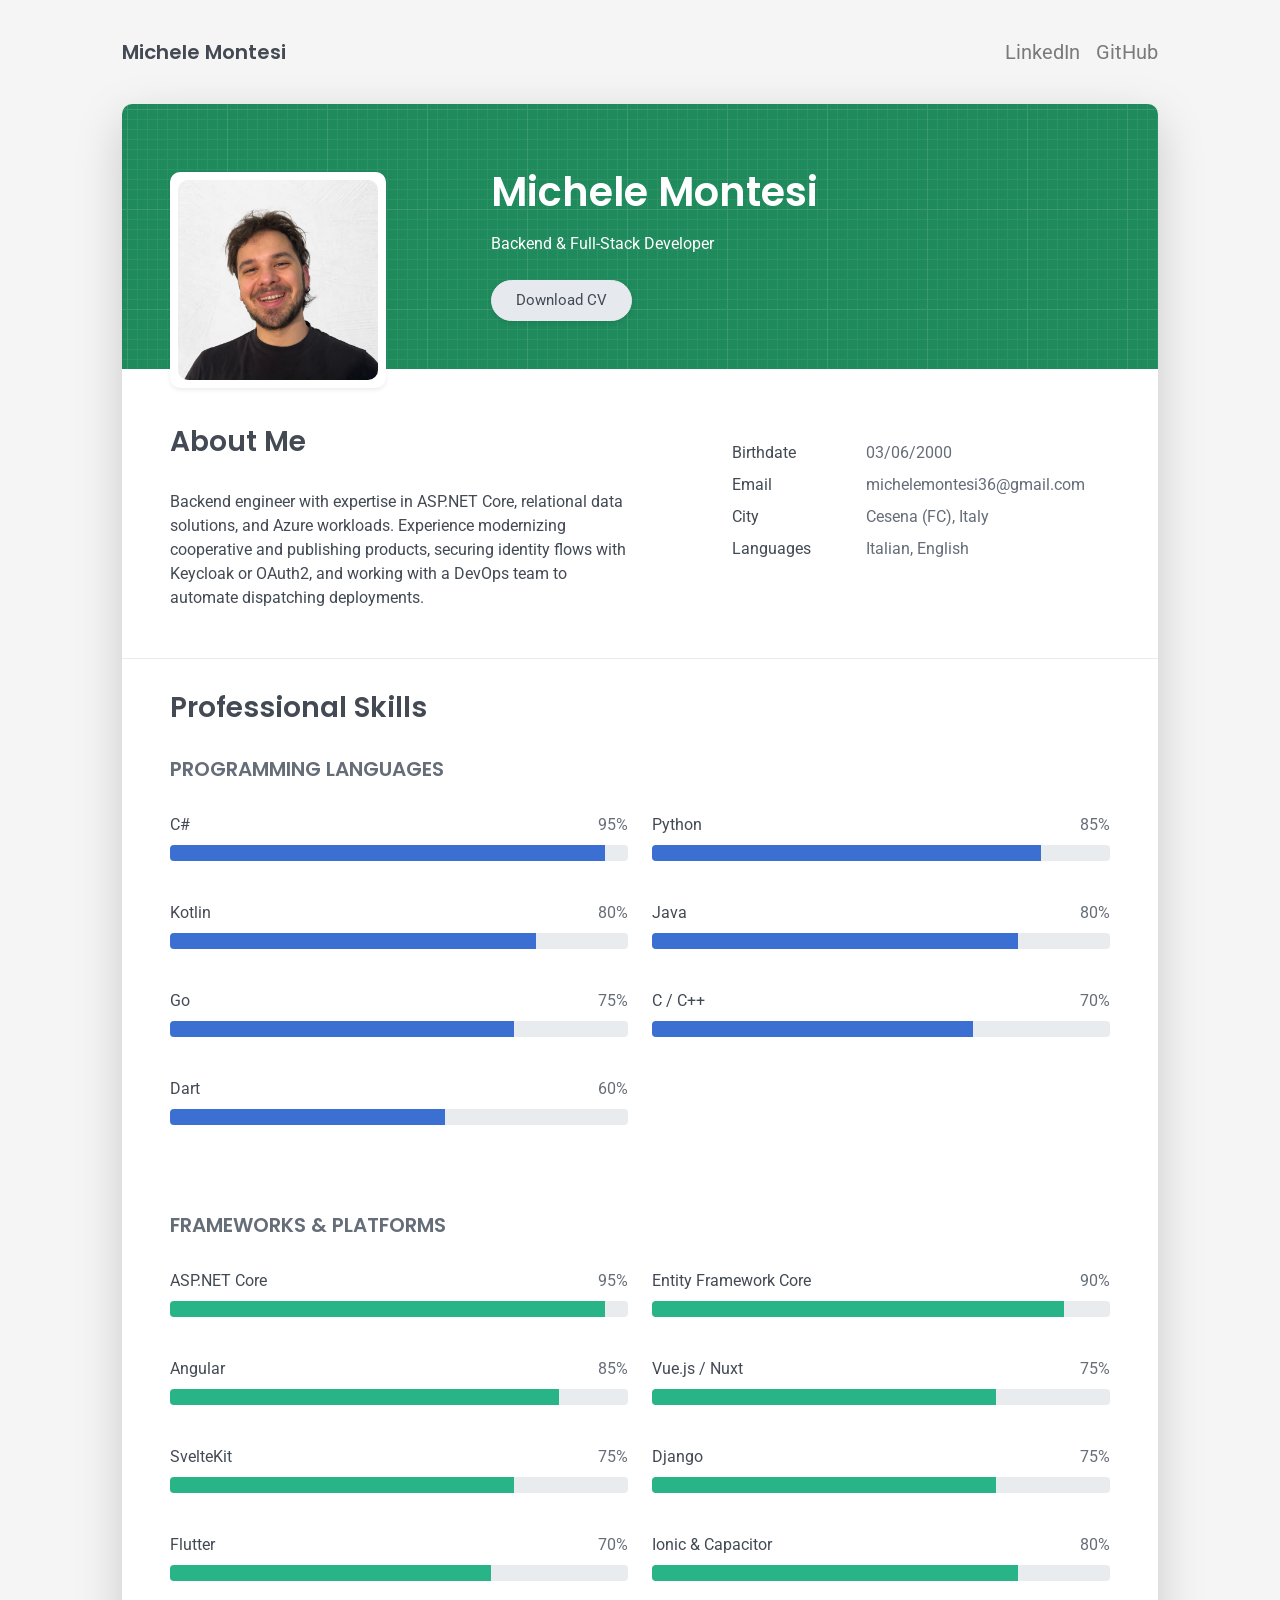
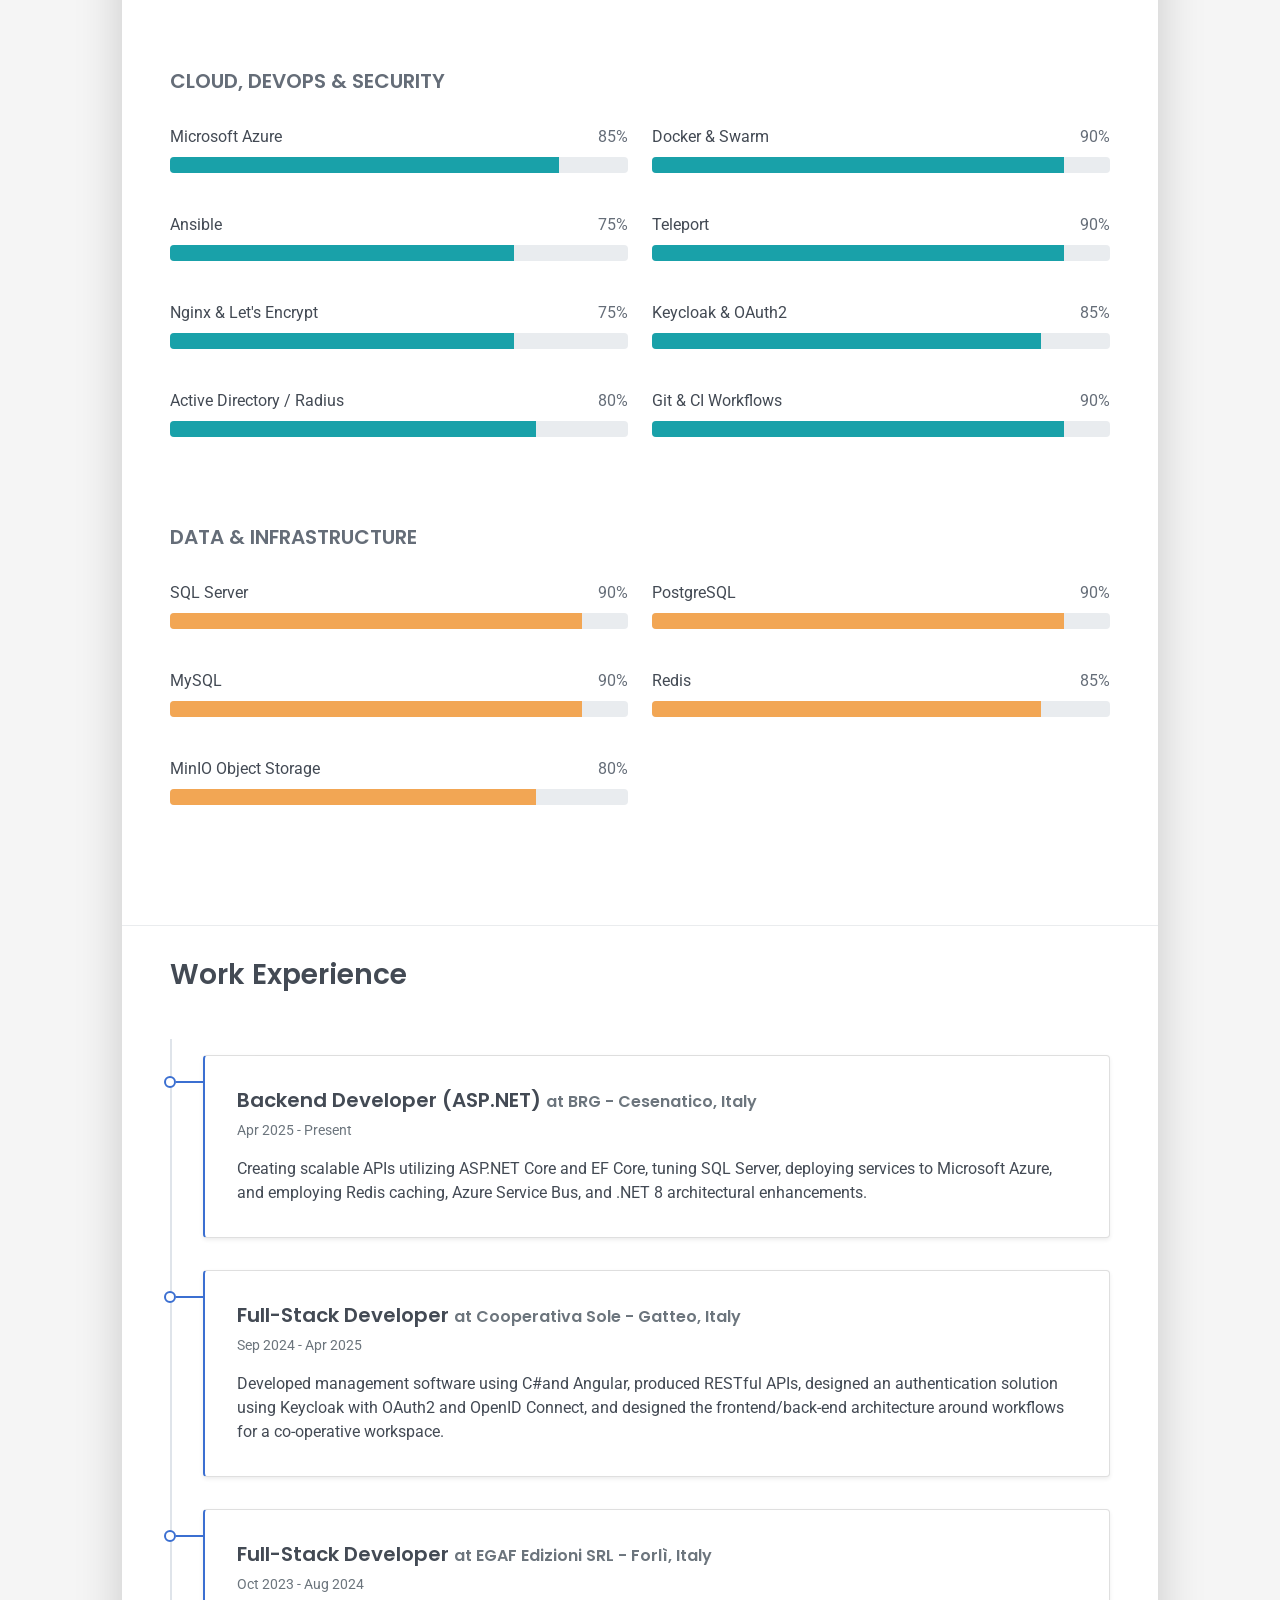
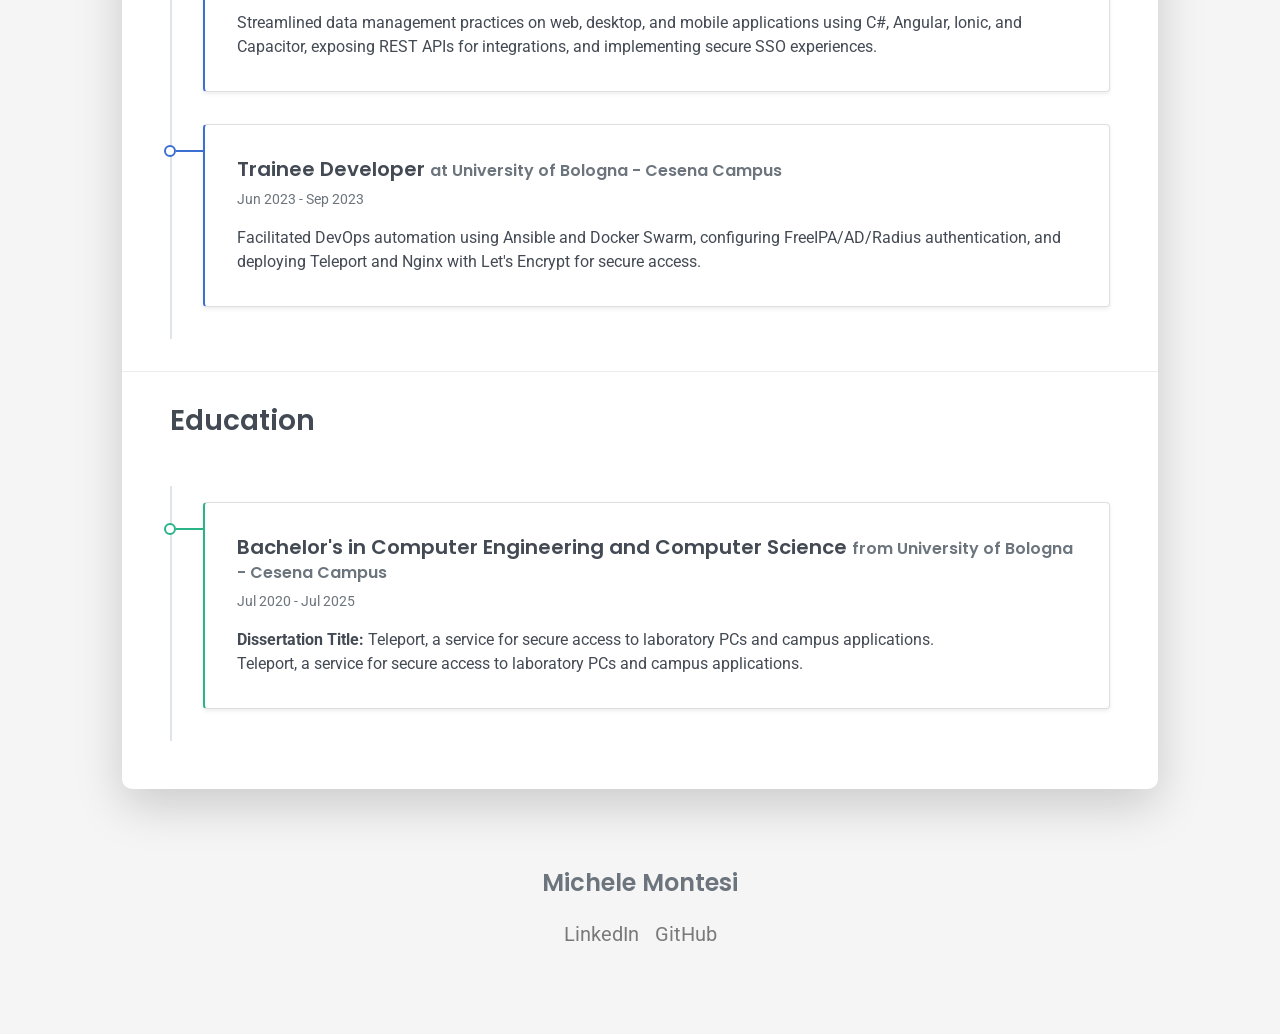
==== commit 22302c4e: "update cv" ====
--- a/index.html
+++ b/index.html
@@ -1 +1 @@
-<!DOCTYPE html><html  lang="en-US"><head><meta charset="utf-8"><meta name="viewport" content="width=device-width, initial-scale=1"><title>Michele Montesi - Software Engineer</title><link rel="preconnect" href="https://fonts.gstatic.com" crossorigin><link rel="stylesheet" href="https://fonts.googleapis.com/css2?family=Poppins:wght@600&family=Roboto:wght@300;400;500;700&display=swap" media="print" onload="this.media='all'"><link rel="stylesheet" href="/css/font-awesome/css/all.min.css"><link rel="stylesheet" href="/css/bootstrap.min.css"><link rel="stylesheet" href="/css/aos.css"><link rel="stylesheet" href="/css/main.css"><link rel="stylesheet" href="/css/print.css" media="print"><style>.skills-grid[data-v-b8cf7d5a]{-moz-column-count:2;column-count:2;-moz-column-gap:2rem;column-gap:2rem}.skill-category[data-v-b8cf7d5a]{-moz-column-break-inside:avoid;break-inside:avoid;display:inline-block;margin-bottom:1rem;width:100%}@media(max-width:992px){.skills-grid[data-v-b8cf7d5a]{-moz-column-count:1;column-count:1}}</style><link rel="stylesheet" href="/_nuxt/entry.Cwo1_lZw.css" crossorigin><link rel="preload" as="style" href="https://fonts.googleapis.com/css2?family=Poppins:wght@600&family=Roboto:wght@300;400;500;700&display=swap"><link rel="preload" as="fetch" crossorigin="anonymous" href="/_payload.json?bc41d100-6c4a-4626-9745-f701f4f9098e"><link rel="modulepreload" as="script" crossorigin href="/_nuxt/DoChqfE8.js"><link rel="preload" as="fetch" fetchpriority="low" crossorigin="anonymous" href="/_nuxt/builds/meta/bc41d100-6c4a-4626-9745-f701f4f9098e.json"><link rel="icon" type="image/x-icon" href="/favicon.ico"><meta name="description" content="Resume and portfolio of Michele Montesi, backend & full-stack developer focused on ASP.NET Core, Azure, and secure identity flows."><meta property="og:title" content="Michele Montesi - Backend & Full-Stack Developer"><meta property="og:description" content="Explore Michele Montesi's experience across ASP.NET Core, Angular, Azure, and Keycloak/OAuth2 projects."><meta property="og:type" content="website"><meta property="og:url" content="https://michelemontesi.uk"><meta property="og:image" content="https://michelemontesi.uk/images/avatar.png"><meta name="twitter:card" content="summary_large_image"><meta name="twitter:title" content="Michele Montesi - Backend & Full-Stack Developer"><meta name="twitter:description" content="Resume snapshot with skills in ASP.NET Core, Azure, Angular, and secure identity platforms."><meta name="twitter:image" content="https://michelemontesi.uk/images/avatar.png"><noscript><style>[data-aos]{opacity:1!important;transform:translate(0) scale(1)!important;}</style></noscript><script type="module" src="/_nuxt/DoChqfE8.js" crossorigin></script></head><body><div id="__nuxt"><div id="top" data-v-b8cf7d5a><header class="d-print-none" data-v-b8cf7d5a><div class="container text-center text-lg-left" data-v-b8cf7d5a><div class="py-3 clearfix" data-v-b8cf7d5a><h1 class="site-title mb-0" data-v-b8cf7d5a>Michele Montesi</h1><div class="site-nav" data-v-b8cf7d5a><nav role="navigation" data-v-b8cf7d5a><ul class="nav justify-content-center" data-v-b8cf7d5a><!--[--><li class="nav-item" data-v-b8cf7d5a><a class="nav-link" href="https://www.linkedin.com/in/michele-montesi-0b4312291" title="LinkedIn" target="_blank" rel="noreferrer" data-v-b8cf7d5a><i class="fab fa-linkedin" data-v-b8cf7d5a></i><span class="menu-title sr-only" data-v-b8cf7d5a>LinkedIn</span></a></li><li class="nav-item" data-v-b8cf7d5a><a class="nav-link" href="https://github.com/MicheleMontesi" title="GitHub" target="_blank" rel="noreferrer" data-v-b8cf7d5a><i class="fab fa-github" data-v-b8cf7d5a></i><span class="menu-title sr-only" data-v-b8cf7d5a>GitHub</span></a></li><!--]--></ul></nav></div></div></div></header><div class="page-content" data-v-b8cf7d5a><div class="container" data-v-b8cf7d5a><div class="cover shadow-lg bg-white" data-v-b8cf7d5a><div class="cover-bg p-3 p-lg-4 text-white" data-v-b8cf7d5a><div class="row" data-v-b8cf7d5a><div class="col-lg-4 col-md-5" data-v-b8cf7d5a><div class="avatar hover-effect bg-white shadow-sm p-1" data-v-b8cf7d5a><img src="/images/avatar.png" width="200" height="200" alt="Profile avatar" data-v-b8cf7d5a></div></div><div class="col-lg-8 col-md-7 text-center text-md-start" data-v-b8cf7d5a><h2 class="h1 mt-2" data-aos="fade-left" data-aos-delay="0" data-v-b8cf7d5a>Michele Montesi</h2><p data-aos="fade-left" data-aos-delay="100" data-v-b8cf7d5a>Backend &amp; Full-Stack Developer</p><div class="d-print-none" data-aos="fade-left" data-aos-delay="200" data-v-b8cf7d5a><a class="btn btn-light text-dark shadow-sm mt-1 me-1" href="/michele-montesi-resume.pdf" target="_blank" rel="noreferrer" data-v-b8cf7d5a> Download CV </a><a class="btn btn-success shadow-sm mt-1" href="#contact" data-v-b8cf7d5a> Hire Me </a></div></div></div></div><div class="about-section pt-4 px-3 px-lg-4 mt-1" data-v-b8cf7d5a><div class="row" data-v-b8cf7d5a><div class="col-md-6" data-v-b8cf7d5a><h2 class="h3 mb-3" data-v-b8cf7d5a>About Me</h2><p data-v-b8cf7d5a>Backend engineer with expertise in ASP.NET Core, relational data solutions, and Azure workloads. Experience modernizing cooperative and publishing products, securing identity flows with Keycloak or OAuth2, and working with a DevOps team to automate dispatching deployments.</p></div><div class="col-md-5 offset-md-1" data-v-b8cf7d5a><div class="row mt-2" data-v-b8cf7d5a><!--[--><!--[--><div class="col-sm-4" data-v-b8cf7d5a><div class="pb-1" data-v-b8cf7d5a>Date of Birth</div></div><div class="col-sm-8" data-v-b8cf7d5a><div class="pb-1 text-secondary" data-v-b8cf7d5a>03/06/2000</div></div><!--]--><!--[--><div class="col-sm-4" data-v-b8cf7d5a><div class="pb-1" data-v-b8cf7d5a>Nationality</div></div><div class="col-sm-8" data-v-b8cf7d5a><div class="pb-1 text-secondary" data-v-b8cf7d5a>Italian</div></div><!--]--><!--[--><div class="col-sm-4" data-v-b8cf7d5a><div class="pb-1" data-v-b8cf7d5a>Email</div></div><div class="col-sm-8" data-v-b8cf7d5a><div class="pb-1 text-secondary" data-v-b8cf7d5a>michelemontesi36@gmail.com</div></div><!--]--><!--[--><div class="col-sm-4" data-v-b8cf7d5a><div class="pb-1" data-v-b8cf7d5a>Phone</div></div><div class="col-sm-8" data-v-b8cf7d5a><div class="pb-1 text-secondary" data-v-b8cf7d5a>+39 346 308 4862</div></div><!--]--><!--[--><div class="col-sm-4" data-v-b8cf7d5a><div class="pb-1" data-v-b8cf7d5a>City</div></div><div class="col-sm-8" data-v-b8cf7d5a><div class="pb-1 text-secondary" data-v-b8cf7d5a>Cesena (FC), Italy</div></div><!--]--><!--]--></div></div></div></div><hr class="d-print-none" data-v-b8cf7d5a><div class="skills-section px-3 px-lg-4" data-v-b8cf7d5a><h2 class="h3 mb-3" data-v-b8cf7d5a>Professional Skills</h2><!--[--><div class="skill-category mb-4" data-v-b8cf7d5a><h3 class="h5 text-uppercase text-secondary mb-3" data-v-b8cf7d5a>Programming Languages</h3><div class="row" data-v-b8cf7d5a><!--[--><div class="col-md-6 mb-3" data-v-b8cf7d5a><div class="d-flex justify-content-between" data-v-b8cf7d5a><span data-v-b8cf7d5a>C#</span><span class="text-secondary" data-v-b8cf7d5a>95%</span></div><div class="progress my-1" data-v-b8cf7d5a><div class="bg-primary progress-bar" role="progressbar" data-aos="zoom-in-right" data-aos-anchor=".skills-section" data-aos-delay="100" style="width:95%;" aria-valuenow="95" aria-valuemin="0" aria-valuemax="100" data-v-b8cf7d5a></div></div></div><div class="col-md-6 mb-3" data-v-b8cf7d5a><div class="d-flex justify-content-between" data-v-b8cf7d5a><span data-v-b8cf7d5a>Python</span><span class="text-secondary" data-v-b8cf7d5a>85%</span></div><div class="progress my-1" data-v-b8cf7d5a><div class="bg-primary progress-bar" role="progressbar" data-aos="zoom-in-right" data-aos-anchor=".skills-section" data-aos-delay="150" style="width:85%;" aria-valuenow="85" aria-valuemin="0" aria-valuemax="100" data-v-b8cf7d5a></div></div></div><div class="col-md-6 mb-3" data-v-b8cf7d5a><div class="d-flex justify-content-between" data-v-b8cf7d5a><span data-v-b8cf7d5a>Kotlin</span><span class="text-secondary" data-v-b8cf7d5a>80%</span></div><div class="progress my-1" data-v-b8cf7d5a><div class="bg-primary progress-bar" role="progressbar" data-aos="zoom-in-right" data-aos-anchor=".skills-section" data-aos-delay="200" style="width:80%;" aria-valuenow="80" aria-valuemin="0" aria-valuemax="100" data-v-b8cf7d5a></div></div></div><div class="col-md-6 mb-3" data-v-b8cf7d5a><div class="d-flex justify-content-between" data-v-b8cf7d5a><span data-v-b8cf7d5a>Java</span><span class="text-secondary" data-v-b8cf7d5a>80%</span></div><div class="progress my-1" data-v-b8cf7d5a><div class="bg-primary progress-bar" role="progressbar" data-aos="zoom-in-right" data-aos-anchor=".skills-section" data-aos-delay="250" style="width:80%;" aria-valuenow="80" aria-valuemin="0" aria-valuemax="100" data-v-b8cf7d5a></div></div></div><div class="col-md-6 mb-3" data-v-b8cf7d5a><div class="d-flex justify-content-between" data-v-b8cf7d5a><span data-v-b8cf7d5a>Go</span><span class="text-secondary" data-v-b8cf7d5a>75%</span></div><div class="progress my-1" data-v-b8cf7d5a><div class="bg-primary progress-bar" role="progressbar" data-aos="zoom-in-right" data-aos-anchor=".skills-section" data-aos-delay="300" style="width:75%;" aria-valuenow="75" aria-valuemin="0" aria-valuemax="100" data-v-b8cf7d5a></div></div></div><div class="col-md-6 mb-3" data-v-b8cf7d5a><div class="d-flex justify-content-between" data-v-b8cf7d5a><span data-v-b8cf7d5a>C / C++</span><span class="text-secondary" data-v-b8cf7d5a>70%</span></div><div class="progress my-1" data-v-b8cf7d5a><div class="bg-primary progress-bar" role="progressbar" data-aos="zoom-in-right" data-aos-anchor=".skills-section" data-aos-delay="350" style="width:70%;" aria-valuenow="70" aria-valuemin="0" aria-valuemax="100" data-v-b8cf7d5a></div></div></div><div class="col-md-6 mb-3" data-v-b8cf7d5a><div class="d-flex justify-content-between" data-v-b8cf7d5a><span data-v-b8cf7d5a>Dart</span><span class="text-secondary" data-v-b8cf7d5a>60%</span></div><div class="progress my-1" data-v-b8cf7d5a><div class="bg-primary progress-bar" role="progressbar" data-aos="zoom-in-right" data-aos-anchor=".skills-section" data-aos-delay="400" style="width:60%;" aria-valuenow="60" aria-valuemin="0" aria-valuemax="100" data-v-b8cf7d5a></div></div></div><!--]--></div></div><div class="skill-category mb-4" data-v-b8cf7d5a><h3 class="h5 text-uppercase text-secondary mb-3" data-v-b8cf7d5a>Frameworks &amp; Platforms</h3><div class="row" data-v-b8cf7d5a><!--[--><div class="col-md-6 mb-3" data-v-b8cf7d5a><div class="d-flex justify-content-between" data-v-b8cf7d5a><span data-v-b8cf7d5a>ASP.NET Core</span><span class="text-secondary" data-v-b8cf7d5a>95%</span></div><div class="progress my-1" data-v-b8cf7d5a><div class="bg-success progress-bar" role="progressbar" data-aos="zoom-in-right" data-aos-anchor=".skills-section" data-aos-delay="100" style="width:95%;" aria-valuenow="95" aria-valuemin="0" aria-valuemax="100" data-v-b8cf7d5a></div></div></div><div class="col-md-6 mb-3" data-v-b8cf7d5a><div class="d-flex justify-content-between" data-v-b8cf7d5a><span data-v-b8cf7d5a>Entity Framework Core</span><span class="text-secondary" data-v-b8cf7d5a>90%</span></div><div class="progress my-1" data-v-b8cf7d5a><div class="bg-success progress-bar" role="progressbar" data-aos="zoom-in-right" data-aos-anchor=".skills-section" data-aos-delay="150" style="width:90%;" aria-valuenow="90" aria-valuemin="0" aria-valuemax="100" data-v-b8cf7d5a></div></div></div><div class="col-md-6 mb-3" data-v-b8cf7d5a><div class="d-flex justify-content-between" data-v-b8cf7d5a><span data-v-b8cf7d5a>Angular</span><span class="text-secondary" data-v-b8cf7d5a>85%</span></div><div class="progress my-1" data-v-b8cf7d5a><div class="bg-success progress-bar" role="progressbar" data-aos="zoom-in-right" data-aos-anchor=".skills-section" data-aos-delay="200" style="width:85%;" aria-valuenow="85" aria-valuemin="0" aria-valuemax="100" data-v-b8cf7d5a></div></div></div><div class="col-md-6 mb-3" data-v-b8cf7d5a><div class="d-flex justify-content-between" data-v-b8cf7d5a><span data-v-b8cf7d5a>Vue.js / Nuxt</span><span class="text-secondary" data-v-b8cf7d5a>75%</span></div><div class="progress my-1" data-v-b8cf7d5a><div class="bg-success progress-bar" role="progressbar" data-aos="zoom-in-right" data-aos-anchor=".skills-section" data-aos-delay="250" style="width:75%;" aria-valuenow="75" aria-valuemin="0" aria-valuemax="100" data-v-b8cf7d5a></div></div></div><div class="col-md-6 mb-3" data-v-b8cf7d5a><div class="d-flex justify-content-between" data-v-b8cf7d5a><span data-v-b8cf7d5a>SvelteKit</span><span class="text-secondary" data-v-b8cf7d5a>75%</span></div><div class="progress my-1" data-v-b8cf7d5a><div class="bg-success progress-bar" role="progressbar" data-aos="zoom-in-right" data-aos-anchor=".skills-section" data-aos-delay="350" style="width:75%;" aria-valuenow="75" aria-valuemin="0" aria-valuemax="100" data-v-b8cf7d5a></div></div></div><div class="col-md-6 mb-3" data-v-b8cf7d5a><div class="d-flex justify-content-between" data-v-b8cf7d5a><span data-v-b8cf7d5a>Django</span><span class="text-secondary" data-v-b8cf7d5a>75%</span></div><div class="progress my-1" data-v-b8cf7d5a><div class="bg-success progress-bar" role="progressbar" data-aos="zoom-in-right" data-aos-anchor=".skills-section" data-aos-delay="400" style="width:75%;" aria-valuenow="75" aria-valuemin="0" aria-valuemax="100" data-v-b8cf7d5a></div></div></div><div class="col-md-6 mb-3" data-v-b8cf7d5a><div class="d-flex justify-content-between" data-v-b8cf7d5a><span data-v-b8cf7d5a>Flutter</span><span class="text-secondary" data-v-b8cf7d5a>70%</span></div><div class="progress my-1" data-v-b8cf7d5a><div class="bg-success progress-bar" role="progressbar" data-aos="zoom-in-right" data-aos-anchor=".skills-section" data-aos-delay="450" style="width:70%;" aria-valuenow="70" aria-valuemin="0" aria-valuemax="100" data-v-b8cf7d5a></div></div></div><div class="col-md-6 mb-3" data-v-b8cf7d5a><div class="d-flex justify-content-between" data-v-b8cf7d5a><span data-v-b8cf7d5a>Ionic &amp; Capacitor</span><span class="text-secondary" data-v-b8cf7d5a>80%</span></div><div class="progress my-1" data-v-b8cf7d5a><div class="bg-success progress-bar" role="progressbar" data-aos="zoom-in-right" data-aos-anchor=".skills-section" data-aos-delay="500" style="width:80%;" aria-valuenow="80" aria-valuemin="0" aria-valuemax="100" data-v-b8cf7d5a></div></div></div><!--]--></div></div><div class="skill-category mb-4" data-v-b8cf7d5a><h3 class="h5 text-uppercase text-secondary mb-3" data-v-b8cf7d5a>Cloud, DevOps &amp; Security</h3><div class="row" data-v-b8cf7d5a><!--[--><div class="col-md-6 mb-3" data-v-b8cf7d5a><div class="d-flex justify-content-between" data-v-b8cf7d5a><span data-v-b8cf7d5a>Microsoft Azure</span><span class="text-secondary" data-v-b8cf7d5a>85%</span></div><div class="progress my-1" data-v-b8cf7d5a><div class="bg-info progress-bar" role="progressbar" data-aos="zoom-in-right" data-aos-anchor=".skills-section" data-aos-delay="100" style="width:85%;" aria-valuenow="85" aria-valuemin="0" aria-valuemax="100" data-v-b8cf7d5a></div></div></div><div class="col-md-6 mb-3" data-v-b8cf7d5a><div class="d-flex justify-content-between" data-v-b8cf7d5a><span data-v-b8cf7d5a>Docker &amp; Swarm</span><span class="text-secondary" data-v-b8cf7d5a>90%</span></div><div class="progress my-1" data-v-b8cf7d5a><div class="bg-info progress-bar" role="progressbar" data-aos="zoom-in-right" data-aos-anchor=".skills-section" data-aos-delay="150" style="width:90%;" aria-valuenow="90" aria-valuemin="0" aria-valuemax="100" data-v-b8cf7d5a></div></div></div><div class="col-md-6 mb-3" data-v-b8cf7d5a><div class="d-flex justify-content-between" data-v-b8cf7d5a><span data-v-b8cf7d5a>Ansible</span><span class="text-secondary" data-v-b8cf7d5a>75%</span></div><div class="progress my-1" data-v-b8cf7d5a><div class="bg-info progress-bar" role="progressbar" data-aos="zoom-in-right" data-aos-anchor=".skills-section" data-aos-delay="200" style="width:75%;" aria-valuenow="75" aria-valuemin="0" aria-valuemax="100" data-v-b8cf7d5a></div></div></div><div class="col-md-6 mb-3" data-v-b8cf7d5a><div class="d-flex justify-content-between" data-v-b8cf7d5a><span data-v-b8cf7d5a>Teleport</span><span class="text-secondary" data-v-b8cf7d5a>90%</span></div><div class="progress my-1" data-v-b8cf7d5a><div class="bg-info progress-bar" role="progressbar" data-aos="zoom-in-right" data-aos-anchor=".skills-section" data-aos-delay="250" style="width:90%;" aria-valuenow="90" aria-valuemin="0" aria-valuemax="100" data-v-b8cf7d5a></div></div></div><div class="col-md-6 mb-3" data-v-b8cf7d5a><div class="d-flex justify-content-between" data-v-b8cf7d5a><span data-v-b8cf7d5a>Nginx &amp; Let&#39;s Encrypt</span><span class="text-secondary" data-v-b8cf7d5a>75%</span></div><div class="progress my-1" data-v-b8cf7d5a><div class="bg-info progress-bar" role="progressbar" data-aos="zoom-in-right" data-aos-anchor=".skills-section" data-aos-delay="300" style="width:75%;" aria-valuenow="75" aria-valuemin="0" aria-valuemax="100" data-v-b8cf7d5a></div></div></div><div class="col-md-6 mb-3" data-v-b8cf7d5a><div class="d-flex justify-content-between" data-v-b8cf7d5a><span data-v-b8cf7d5a>Keycloak &amp; OAuth2</span><span class="text-secondary" data-v-b8cf7d5a>85%</span></div><div class="progress my-1" data-v-b8cf7d5a><div class="bg-info progress-bar" role="progressbar" data-aos="zoom-in-right" data-aos-anchor=".skills-section" data-aos-delay="400" style="width:85%;" aria-valuenow="85" aria-valuemin="0" aria-valuemax="100" data-v-b8cf7d5a></div></div></div><div class="col-md-6 mb-3" data-v-b8cf7d5a><div class="d-flex justify-content-between" data-v-b8cf7d5a><span data-v-b8cf7d5a>Active Directory / Radius</span><span class="text-secondary" data-v-b8cf7d5a>80%</span></div><div class="progress my-1" data-v-b8cf7d5a><div class="bg-info progress-bar" role="progressbar" data-aos="zoom-in-right" data-aos-anchor=".skills-section" data-aos-delay="350" style="width:80%;" aria-valuenow="80" aria-valuemin="0" aria-valuemax="100" data-v-b8cf7d5a></div></div></div><div class="col-md-6 mb-3" data-v-b8cf7d5a><div class="d-flex justify-content-between" data-v-b8cf7d5a><span data-v-b8cf7d5a>Git &amp; CI Workflows</span><span class="text-secondary" data-v-b8cf7d5a>90%</span></div><div class="progress my-1" data-v-b8cf7d5a><div class="bg-info progress-bar" role="progressbar" data-aos="zoom-in-right" data-aos-anchor=".skills-section" data-aos-delay="400" style="width:90%;" aria-valuenow="90" aria-valuemin="0" aria-valuemax="100" data-v-b8cf7d5a></div></div></div><!--]--></div></div><div class="skill-category mb-4" data-v-b8cf7d5a><h3 class="h5 text-uppercase text-secondary mb-3" data-v-b8cf7d5a>Data &amp; Infrastructure</h3><div class="row" data-v-b8cf7d5a><!--[--><div class="col-md-6 mb-3" data-v-b8cf7d5a><div class="d-flex justify-content-between" data-v-b8cf7d5a><span data-v-b8cf7d5a>SQL Server</span><span class="text-secondary" data-v-b8cf7d5a>90%</span></div><div class="progress my-1" data-v-b8cf7d5a><div class="bg-warning progress-bar" role="progressbar" data-aos="zoom-in-right" data-aos-anchor=".skills-section" data-aos-delay="100" style="width:90%;" aria-valuenow="90" aria-valuemin="0" aria-valuemax="100" data-v-b8cf7d5a></div></div></div><div class="col-md-6 mb-3" data-v-b8cf7d5a><div class="d-flex justify-content-between" data-v-b8cf7d5a><span data-v-b8cf7d5a>PostgreSQL</span><span class="text-secondary" data-v-b8cf7d5a>90%</span></div><div class="progress my-1" data-v-b8cf7d5a><div class="bg-warning progress-bar" role="progressbar" data-aos="zoom-in-right" data-aos-anchor=".skills-section" data-aos-delay="150" style="width:90%;" aria-valuenow="90" aria-valuemin="0" aria-valuemax="100" data-v-b8cf7d5a></div></div></div><div class="col-md-6 mb-3" data-v-b8cf7d5a><div class="d-flex justify-content-between" data-v-b8cf7d5a><span data-v-b8cf7d5a>MySQL</span><span class="text-secondary" data-v-b8cf7d5a>90%</span></div><div class="progress my-1" data-v-b8cf7d5a><div class="bg-warning progress-bar" role="progressbar" data-aos="zoom-in-right" data-aos-anchor=".skills-section" data-aos-delay="200" style="width:90%;" aria-valuenow="90" aria-valuemin="0" aria-valuemax="100" data-v-b8cf7d5a></div></div></div><div class="col-md-6 mb-3" data-v-b8cf7d5a><div class="d-flex justify-content-between" data-v-b8cf7d5a><span data-v-b8cf7d5a>Redis</span><span class="text-secondary" data-v-b8cf7d5a>85%</span></div><div class="progress my-1" data-v-b8cf7d5a><div class="bg-warning progress-bar" role="progressbar" data-aos="zoom-in-right" data-aos-anchor=".skills-section" data-aos-delay="250" style="width:85%;" aria-valuenow="85" aria-valuemin="0" aria-valuemax="100" data-v-b8cf7d5a></div></div></div><div class="col-md-6 mb-3" data-v-b8cf7d5a><div class="d-flex justify-content-between" data-v-b8cf7d5a><span data-v-b8cf7d5a>MinIO Object Storage</span><span class="text-secondary" data-v-b8cf7d5a>80%</span></div><div class="progress my-1" data-v-b8cf7d5a><div class="bg-warning progress-bar" role="progressbar" data-aos="zoom-in-right" data-aos-anchor=".skills-section" data-aos-delay="300" style="width:80%;" aria-valuenow="80" aria-valuemin="0" aria-valuemax="100" data-v-b8cf7d5a></div></div></div><!--]--></div></div><!--]--></div><hr class="d-print-none" data-v-b8cf7d5a><div class="work-experience-section px-3 px-lg-4" data-v-b8cf7d5a><h2 class="h3 mb-4" data-v-b8cf7d5a>Work Experience</h2><div class="timeline" data-v-b8cf7d5a><!--[--><div class="timeline-card timeline-card-primary card shadow-sm" data-v-b8cf7d5a><div class="card-body" data-v-b8cf7d5a><div class="h5 mb-1" data-v-b8cf7d5a>Backend Developer (ASP.NET) <span class="text-muted h6" data-v-b8cf7d5a>at BRG - Cesenatico, Italy</span></div><div class="text-muted text-small mb-2" data-v-b8cf7d5a>Apr 2025 - Present</div><div data-v-b8cf7d5a>Creating scalable APIs utilizing ASP.NET Core and EF Core, tuning SQL Server, deploying services to Microsoft Azure, and employing Redis caching, Azure Service Bus, and .NET 8 architectural enhancements.</div></div></div><div class="timeline-card timeline-card-primary card shadow-sm" data-v-b8cf7d5a><div class="card-body" data-v-b8cf7d5a><div class="h5 mb-1" data-v-b8cf7d5a>Full-Stack Developer <span class="text-muted h6" data-v-b8cf7d5a>at Cooperativa Sole - Gatteo, Italy</span></div><div class="text-muted text-small mb-2" data-v-b8cf7d5a>Sep 2024 - Apr 2025</div><div data-v-b8cf7d5a>Developed management software using C#and Angular, produced RESTful APIs, designed an authentication solution using Keycloak with OAuth2 and OpenID Connect, and designed the frontend/back-end architecture around workflows for a co-operative workspace.</div></div></div><div class="timeline-card timeline-card-primary card shadow-sm" data-v-b8cf7d5a><div class="card-body" data-v-b8cf7d5a><div class="h5 mb-1" data-v-b8cf7d5a>Full-Stack Developer <span class="text-muted h6" data-v-b8cf7d5a>at EGAF Edizioni SRL - Forlì, Italy</span></div><div class="text-muted text-small mb-2" data-v-b8cf7d5a>Oct 2023 - Aug 2024</div><div data-v-b8cf7d5a>Streamlined data management practices on web, desktop, and mobile applications using C#, Angular, Ionic, and Capacitor, exposing REST APIs for integrations, and implementing secure SSO experiences.</div></div></div><div class="timeline-card timeline-card-primary card shadow-sm" data-v-b8cf7d5a><div class="card-body" data-v-b8cf7d5a><div class="h5 mb-1" data-v-b8cf7d5a>Trainee Developer <span class="text-muted h6" data-v-b8cf7d5a>at University of Bologna - Cesena Campus</span></div><div class="text-muted text-small mb-2" data-v-b8cf7d5a>Jun 2023 - Sep 2023</div><div data-v-b8cf7d5a>Facilitated DevOps automation using Ansible and Docker Swarm, configuring FreeIPA/AD/Radius authentication, and deploying Teleport and Nginx with Let&#39;s Encrypt for secure access.</div></div></div><!--]--></div></div><hr class="d-print-none" data-v-b8cf7d5a><div class="page-break" data-v-b8cf7d5a></div><div class="education-section px-3 px-lg-4 pb-4" data-v-b8cf7d5a><h2 class="h3 mb-4" data-v-b8cf7d5a>Education</h2><div class="timeline" data-v-b8cf7d5a><!--[--><div class="timeline-card timeline-card-success card shadow-sm" data-v-b8cf7d5a><div class="card-body" data-v-b8cf7d5a><div class="h5 mb-1" data-v-b8cf7d5a>Bachelor&#39;s in Computer Engineering and Computer Science <span class="text-muted h6" data-v-b8cf7d5a>from University of Bologna - Cesena Campus</span></div><div class="text-muted text-small mb-2" data-v-b8cf7d5a>Jul 2020 - Jul 2025</div><div data-v-b8cf7d5a><strong data-v-b8cf7d5a>Dissertation Title:</strong> Teleport, a service for secure access to laboratory PCs and campus applications.</div><div data-v-b8cf7d5a>Teleport, a service for secure access to laboratory PCs and campus applications.</div></div></div><!--]--></div></div><hr class="d-print-none" data-v-b8cf7d5a><div class="contant-section px-3 px-lg-4 pb-4" id="contact" data-v-b8cf7d5a><h2 class="h3 text mb-3" data-v-b8cf7d5a>Contact</h2><div class="row" data-v-b8cf7d5a><div class="col-md-7 d-print-none" data-v-b8cf7d5a><div class="my-2" data-v-b8cf7d5a><form data-v-b8cf7d5a><div class="row" data-v-b8cf7d5a><div class="col-6" data-v-b8cf7d5a><input class="form-control" type="text" id="name" name="name" placeholder="Your Name" required data-v-b8cf7d5a></div><div class="col-6" data-v-b8cf7d5a><input class="form-control" type="email" id="email" name="_replyto" placeholder="Your E-mail" required data-v-b8cf7d5a></div></div><div class="form-group my-2" data-v-b8cf7d5a><textarea class="form-control" style="resize:none;" id="message" name="message" rows="4" placeholder="Your Message" required data-v-b8cf7d5a></textarea></div><button class="btn btn-primary mt-2" type="submit" data-v-b8cf7d5a> Send </button></form></div></div><div class="col" data-v-b8cf7d5a><div class="mt-2" data-v-b8cf7d5a><!--[--><!--[--><h3 class="h6" data-v-b8cf7d5a>Phone</h3><div class="pb-2 text-secondary" data-v-b8cf7d5a><!--[-->+39 346 308 4862<!--]--></div><!--]--><!--[--><h3 class="h6" data-v-b8cf7d5a>Email</h3><div class="pb-2 text-secondary" data-v-b8cf7d5a><a href="mailto:michelemontesi36@gmail.com" data-v-b8cf7d5a>michelemontesi36@gmail.com</a></div><!--]--><!--[--><h3 class="h6" data-v-b8cf7d5a>Website</h3><div class="pb-2 text-secondary" data-v-b8cf7d5a><a href="https://michelemontesi.uk" target="_blank" rel="noreferrer" data-v-b8cf7d5a>https://michelemontesi.uk</a></div><!--]--><!--]--></div></div><div class="col d-none d-print-block" data-v-b8cf7d5a><div class="mt-2" data-v-b8cf7d5a><!--[--><div class="mb-2" data-v-b8cf7d5a><div class="text-dark" data-v-b8cf7d5a><i class="fab fa-linkedin mr-1" data-v-b8cf7d5a></i><span data-v-b8cf7d5a>https://www.linkedin.com/in/michele-montesi-0b4312291</span></div></div><div class="mb-2" data-v-b8cf7d5a><div class="text-dark" data-v-b8cf7d5a><i class="fab fa-github mr-1" data-v-b8cf7d5a></i><span data-v-b8cf7d5a>https://github.com/MicheleMontesi</span></div></div><!--]--></div></div></div></div></div></div></div><footer class="pt-4 pb-4 text-muted text-center d-print-none" data-v-b8cf7d5a><div class="container" data-v-b8cf7d5a><div class="my-3" data-v-b8cf7d5a><div class="h4" data-v-b8cf7d5a>Michele Montesi</div><div class="footer-nav" data-v-b8cf7d5a><nav role="navigation" data-v-b8cf7d5a><ul class="nav justify-content-center" data-v-b8cf7d5a><!--[--><li class="nav-item" data-v-b8cf7d5a><a class="nav-link" href="https://www.linkedin.com/in/michele-montesi-0b4312291" title="LinkedIn" target="_blank" rel="noreferrer" data-v-b8cf7d5a><i class="fab fa-linkedin" data-v-b8cf7d5a></i><span class="menu-title sr-only" data-v-b8cf7d5a>LinkedIn</span></a></li><li class="nav-item" data-v-b8cf7d5a><a class="nav-link" href="https://github.com/MicheleMontesi" title="GitHub" target="_blank" rel="noreferrer" data-v-b8cf7d5a><i class="fab fa-github" data-v-b8cf7d5a></i><span class="menu-title sr-only" data-v-b8cf7d5a>GitHub</span></a></li><!--]--></ul></nav></div></div></div></footer><div data-v-b8cf7d5a></div></div></div><div id="teleports"></div><script type="application/json" data-nuxt-data="nuxt-app" data-ssr="true" id="__NUXT_DATA__" data-src="/_payload.json?bc41d100-6c4a-4626-9745-f701f4f9098e">[{"state":1,"once":3,"_errors":4,"serverRendered":6,"path":7,"prerenderedAt":8},["Reactive",2],{},["Set"],["ShallowReactive",5],{},true,"/",1763461101739]</script><script>window.__NUXT__={};window.__NUXT__.config={public:{},app:{baseURL:"/",buildId:"bc41d100-6c4a-4626-9745-f701f4f9098e",buildAssetsDir:"/_nuxt/",cdnURL:""}}</script></body></html>+<!DOCTYPE html><html  lang="en-US"><head><meta charset="utf-8"><meta name="viewport" content="width=device-width, initial-scale=1"><title>Michele Montesi - Software Engineer</title><link rel="preconnect" href="https://fonts.gstatic.com" crossorigin><link rel="stylesheet" href="https://fonts.googleapis.com/css2?family=Poppins:wght@600&family=Roboto:wght@300;400;500;700&display=swap" media="print" onload="this.media='all'"><link rel="stylesheet" href="/css/font-awesome/css/all.min.css"><link rel="stylesheet" href="/css/bootstrap.min.css"><link rel="stylesheet" href="/css/aos.css"><link rel="stylesheet" href="/css/main.css"><link rel="stylesheet" href="/css/print.css" media="print"><style>.skills-grid[data-v-2ffb3014]{-moz-column-count:2;column-count:2;-moz-column-gap:2rem;column-gap:2rem}.skill-category[data-v-2ffb3014]{-moz-column-break-inside:avoid;break-inside:avoid;display:inline-block;margin-bottom:1rem;width:100%}@media(max-width:992px){.skills-grid[data-v-2ffb3014]{-moz-column-count:1;column-count:1}}</style><link rel="stylesheet" href="/_nuxt/entry.O9ZQVYHs.css" crossorigin><link rel="preload" as="style" href="https://fonts.googleapis.com/css2?family=Poppins:wght@600&family=Roboto:wght@300;400;500;700&display=swap"><link rel="preload" as="fetch" crossorigin="anonymous" href="/_payload.json?36dacc97-af7c-4fcb-9fdc-0cd6faf0cb34"><link rel="modulepreload" as="script" crossorigin href="/_nuxt/ttH5bxJe.js"><link rel="preload" as="fetch" fetchpriority="low" crossorigin="anonymous" href="/_nuxt/builds/meta/36dacc97-af7c-4fcb-9fdc-0cd6faf0cb34.json"><link rel="icon" type="image/x-icon" href="/favicon.ico"><meta name="description" content="Resume and portfolio of Michele Montesi, backend & full-stack developer focused on ASP.NET Core, Azure, and secure identity flows."><meta property="og:title" content="Michele Montesi - Backend & Full-Stack Developer"><meta property="og:description" content="Explore Michele Montesi's experience across ASP.NET Core, Angular, Azure, and Keycloak/OAuth2 projects."><meta property="og:type" content="website"><meta property="og:url" content="https://michelemontesi.uk"><meta property="og:image" content="https://michelemontesi.uk/images/avatar.png"><meta name="twitter:card" content="summary_large_image"><meta name="twitter:title" content="Michele Montesi - Backend & Full-Stack Developer"><meta name="twitter:description" content="Resume snapshot with skills in ASP.NET Core, Azure, Angular, and secure identity platforms."><meta name="twitter:image" content="https://michelemontesi.uk/images/avatar.png"><noscript><style>[data-aos]{opacity:1!important;transform:translate(0) scale(1)!important;}</style></noscript><script type="module" src="/_nuxt/ttH5bxJe.js" crossorigin></script></head><body><div id="__nuxt"><div id="top" data-v-2ffb3014><header class="d-print-none" data-v-2ffb3014><div class="container text-center text-lg-left" data-v-2ffb3014><div class="py-3 clearfix" data-v-2ffb3014><h1 class="site-title mb-0" data-v-2ffb3014>Michele Montesi</h1><div class="site-nav" data-v-2ffb3014><nav role="navigation" data-v-2ffb3014><ul class="nav justify-content-center" data-v-2ffb3014><!--[--><li class="nav-item" data-v-2ffb3014><a class="nav-link" href="https://www.linkedin.com/in/michele-montesi-0b4312291" title="LinkedIn" target="_blank" rel="noreferrer" data-v-2ffb3014><i class="fab fa-linkedin" data-v-2ffb3014></i><span class="menu-title sr-only" data-v-2ffb3014>LinkedIn</span></a></li><li class="nav-item" data-v-2ffb3014><a class="nav-link" href="https://github.com/MicheleMontesi" title="GitHub" target="_blank" rel="noreferrer" data-v-2ffb3014><i class="fab fa-github" data-v-2ffb3014></i><span class="menu-title sr-only" data-v-2ffb3014>GitHub</span></a></li><!--]--></ul></nav></div></div></div></header><div class="page-content" data-v-2ffb3014><div class="container" data-v-2ffb3014><div class="cover shadow-lg bg-white" data-v-2ffb3014><div class="cover-bg p-3 p-lg-4 text-white" data-v-2ffb3014><div class="row" data-v-2ffb3014><div class="col-lg-4 col-md-5" data-v-2ffb3014><div class="avatar hover-effect bg-white shadow-sm p-1" data-v-2ffb3014><img src="/images/avatar.png" width="200" height="200" alt="Profile avatar" data-v-2ffb3014></div></div><div class="col-lg-8 col-md-7 text-center text-md-start" data-v-2ffb3014><h2 class="h1 mt-2" data-aos="fade-left" data-aos-delay="0" data-v-2ffb3014>Michele Montesi</h2><p data-aos="fade-left" data-aos-delay="100" data-v-2ffb3014>Backend &amp; Full-Stack Developer</p><div class="d-print-none" data-aos="fade-left" data-aos-delay="200" data-v-2ffb3014><a class="btn btn-light text-dark shadow-sm mt-1 me-1" href="/michele-montesi-resume.pdf" target="_blank" rel="noreferrer" data-v-2ffb3014> Download CV </a></div></div></div></div><div class="about-section pt-4 px-3 px-lg-4 mt-1" data-v-2ffb3014><div class="row" data-v-2ffb3014><div class="col-md-6" data-v-2ffb3014><h2 class="h3 mb-3" data-v-2ffb3014>About Me</h2><p data-v-2ffb3014>Backend engineer with expertise in ASP.NET Core, relational data solutions, and Azure workloads. Experience modernizing cooperative and publishing products, securing identity flows with Keycloak or OAuth2, and working with a DevOps team to automate dispatching deployments.</p></div><div class="col-md-6 col-lg-5 offset-lg-1" data-v-2ffb3014><div class="row mt-2" data-v-2ffb3014><!--[--><!--[--><div class="col-sm-4" data-v-2ffb3014><div class="pb-1" data-v-2ffb3014>Birthdate</div></div><div class="col-sm-8" data-v-2ffb3014><div class="pb-1 text-secondary" data-v-2ffb3014>03/06/2000</div></div><!--]--><!--[--><div class="col-sm-4" data-v-2ffb3014><div class="pb-1" data-v-2ffb3014>Email</div></div><div class="col-sm-8" data-v-2ffb3014><div class="pb-1 text-secondary" data-v-2ffb3014>michelemontesi36@gmail.com</div></div><!--]--><!--[--><div class="col-sm-4" data-v-2ffb3014><div class="pb-1" data-v-2ffb3014>City</div></div><div class="col-sm-8" data-v-2ffb3014><div class="pb-1 text-secondary" data-v-2ffb3014>Cesena (FC), Italy</div></div><!--]--><!--[--><div class="col-sm-4" data-v-2ffb3014><div class="pb-1" data-v-2ffb3014>Languages</div></div><div class="col-sm-8" data-v-2ffb3014><div class="pb-1 text-secondary" data-v-2ffb3014>Italian, English</div></div><!--]--><!--]--></div></div></div></div><hr class="d-print-none" data-v-2ffb3014><div class="skills-section px-3 px-lg-4" data-v-2ffb3014><h2 class="h3 mb-3" data-v-2ffb3014>Professional Skills</h2><!--[--><div class="skill-category mb-4" data-v-2ffb3014><h3 class="h5 text-uppercase text-secondary mb-3" data-v-2ffb3014>Programming Languages</h3><div class="row" data-v-2ffb3014><!--[--><div class="col-md-6 mb-3" data-v-2ffb3014><div class="d-flex justify-content-between" data-v-2ffb3014><span data-v-2ffb3014>C#</span><span class="text-secondary" data-v-2ffb3014>95%</span></div><div class="progress my-1" data-v-2ffb3014><div class="bg-primary progress-bar" role="progressbar" data-aos="zoom-in-right" data-aos-anchor=".skills-section" data-aos-delay="100" style="width:95%;" aria-valuenow="95" aria-valuemin="0" aria-valuemax="100" data-v-2ffb3014></div></div></div><div class="col-md-6 mb-3" data-v-2ffb3014><div class="d-flex justify-content-between" data-v-2ffb3014><span data-v-2ffb3014>Python</span><span class="text-secondary" data-v-2ffb3014>85%</span></div><div class="progress my-1" data-v-2ffb3014><div class="bg-primary progress-bar" role="progressbar" data-aos="zoom-in-right" data-aos-anchor=".skills-section" data-aos-delay="150" style="width:85%;" aria-valuenow="85" aria-valuemin="0" aria-valuemax="100" data-v-2ffb3014></div></div></div><div class="col-md-6 mb-3" data-v-2ffb3014><div class="d-flex justify-content-between" data-v-2ffb3014><span data-v-2ffb3014>Kotlin</span><span class="text-secondary" data-v-2ffb3014>80%</span></div><div class="progress my-1" data-v-2ffb3014><div class="bg-primary progress-bar" role="progressbar" data-aos="zoom-in-right" data-aos-anchor=".skills-section" data-aos-delay="200" style="width:80%;" aria-valuenow="80" aria-valuemin="0" aria-valuemax="100" data-v-2ffb3014></div></div></div><div class="col-md-6 mb-3" data-v-2ffb3014><div class="d-flex justify-content-between" data-v-2ffb3014><span data-v-2ffb3014>Java</span><span class="text-secondary" data-v-2ffb3014>80%</span></div><div class="progress my-1" data-v-2ffb3014><div class="bg-primary progress-bar" role="progressbar" data-aos="zoom-in-right" data-aos-anchor=".skills-section" data-aos-delay="250" style="width:80%;" aria-valuenow="80" aria-valuemin="0" aria-valuemax="100" data-v-2ffb3014></div></div></div><div class="col-md-6 mb-3" data-v-2ffb3014><div class="d-flex justify-content-between" data-v-2ffb3014><span data-v-2ffb3014>Go</span><span class="text-secondary" data-v-2ffb3014>75%</span></div><div class="progress my-1" data-v-2ffb3014><div class="bg-primary progress-bar" role="progressbar" data-aos="zoom-in-right" data-aos-anchor=".skills-section" data-aos-delay="300" style="width:75%;" aria-valuenow="75" aria-valuemin="0" aria-valuemax="100" data-v-2ffb3014></div></div></div><div class="col-md-6 mb-3" data-v-2ffb3014><div class="d-flex justify-content-between" data-v-2ffb3014><span data-v-2ffb3014>C / C++</span><span class="text-secondary" data-v-2ffb3014>70%</span></div><div class="progress my-1" data-v-2ffb3014><div class="bg-primary progress-bar" role="progressbar" data-aos="zoom-in-right" data-aos-anchor=".skills-section" data-aos-delay="350" style="width:70%;" aria-valuenow="70" aria-valuemin="0" aria-valuemax="100" data-v-2ffb3014></div></div></div><div class="col-md-6 mb-3" data-v-2ffb3014><div class="d-flex justify-content-between" data-v-2ffb3014><span data-v-2ffb3014>Dart</span><span class="text-secondary" data-v-2ffb3014>60%</span></div><div class="progress my-1" data-v-2ffb3014><div class="bg-primary progress-bar" role="progressbar" data-aos="zoom-in-right" data-aos-anchor=".skills-section" data-aos-delay="400" style="width:60%;" aria-valuenow="60" aria-valuemin="0" aria-valuemax="100" data-v-2ffb3014></div></div></div><!--]--></div></div><div class="skill-category mb-4" data-v-2ffb3014><h3 class="h5 text-uppercase text-secondary mb-3" data-v-2ffb3014>Frameworks &amp; Platforms</h3><div class="row" data-v-2ffb3014><!--[--><div class="col-md-6 mb-3" data-v-2ffb3014><div class="d-flex justify-content-between" data-v-2ffb3014><span data-v-2ffb3014>ASP.NET Core</span><span class="text-secondary" data-v-2ffb3014>95%</span></div><div class="progress my-1" data-v-2ffb3014><div class="bg-success progress-bar" role="progressbar" data-aos="zoom-in-right" data-aos-anchor=".skills-section" data-aos-delay="100" style="width:95%;" aria-valuenow="95" aria-valuemin="0" aria-valuemax="100" data-v-2ffb3014></div></div></div><div class="col-md-6 mb-3" data-v-2ffb3014><div class="d-flex justify-content-between" data-v-2ffb3014><span data-v-2ffb3014>Entity Framework Core</span><span class="text-secondary" data-v-2ffb3014>90%</span></div><div class="progress my-1" data-v-2ffb3014><div class="bg-success progress-bar" role="progressbar" data-aos="zoom-in-right" data-aos-anchor=".skills-section" data-aos-delay="150" style="width:90%;" aria-valuenow="90" aria-valuemin="0" aria-valuemax="100" data-v-2ffb3014></div></div></div><div class="col-md-6 mb-3" data-v-2ffb3014><div class="d-flex justify-content-between" data-v-2ffb3014><span data-v-2ffb3014>Angular</span><span class="text-secondary" data-v-2ffb3014>85%</span></div><div class="progress my-1" data-v-2ffb3014><div class="bg-success progress-bar" role="progressbar" data-aos="zoom-in-right" data-aos-anchor=".skills-section" data-aos-delay="200" style="width:85%;" aria-valuenow="85" aria-valuemin="0" aria-valuemax="100" data-v-2ffb3014></div></div></div><div class="col-md-6 mb-3" data-v-2ffb3014><div class="d-flex justify-content-between" data-v-2ffb3014><span data-v-2ffb3014>Vue.js / Nuxt</span><span class="text-secondary" data-v-2ffb3014>75%</span></div><div class="progress my-1" data-v-2ffb3014><div class="bg-success progress-bar" role="progressbar" data-aos="zoom-in-right" data-aos-anchor=".skills-section" data-aos-delay="250" style="width:75%;" aria-valuenow="75" aria-valuemin="0" aria-valuemax="100" data-v-2ffb3014></div></div></div><div class="col-md-6 mb-3" data-v-2ffb3014><div class="d-flex justify-content-between" data-v-2ffb3014><span data-v-2ffb3014>SvelteKit</span><span class="text-secondary" data-v-2ffb3014>75%</span></div><div class="progress my-1" data-v-2ffb3014><div class="bg-success progress-bar" role="progressbar" data-aos="zoom-in-right" data-aos-anchor=".skills-section" data-aos-delay="350" style="width:75%;" aria-valuenow="75" aria-valuemin="0" aria-valuemax="100" data-v-2ffb3014></div></div></div><div class="col-md-6 mb-3" data-v-2ffb3014><div class="d-flex justify-content-between" data-v-2ffb3014><span data-v-2ffb3014>Django</span><span class="text-secondary" data-v-2ffb3014>75%</span></div><div class="progress my-1" data-v-2ffb3014><div class="bg-success progress-bar" role="progressbar" data-aos="zoom-in-right" data-aos-anchor=".skills-section" data-aos-delay="400" style="width:75%;" aria-valuenow="75" aria-valuemin="0" aria-valuemax="100" data-v-2ffb3014></div></div></div><div class="col-md-6 mb-3" data-v-2ffb3014><div class="d-flex justify-content-between" data-v-2ffb3014><span data-v-2ffb3014>Flutter</span><span class="text-secondary" data-v-2ffb3014>70%</span></div><div class="progress my-1" data-v-2ffb3014><div class="bg-success progress-bar" role="progressbar" data-aos="zoom-in-right" data-aos-anchor=".skills-section" data-aos-delay="450" style="width:70%;" aria-valuenow="70" aria-valuemin="0" aria-valuemax="100" data-v-2ffb3014></div></div></div><div class="col-md-6 mb-3" data-v-2ffb3014><div class="d-flex justify-content-between" data-v-2ffb3014><span data-v-2ffb3014>Ionic &amp; Capacitor</span><span class="text-secondary" data-v-2ffb3014>80%</span></div><div class="progress my-1" data-v-2ffb3014><div class="bg-success progress-bar" role="progressbar" data-aos="zoom-in-right" data-aos-anchor=".skills-section" data-aos-delay="500" style="width:80%;" aria-valuenow="80" aria-valuemin="0" aria-valuemax="100" data-v-2ffb3014></div></div></div><!--]--></div></div><div class="skill-category mb-4" data-v-2ffb3014><h3 class="h5 text-uppercase text-secondary mb-3" data-v-2ffb3014>Cloud, DevOps &amp; Security</h3><div class="row" data-v-2ffb3014><!--[--><div class="col-md-6 mb-3" data-v-2ffb3014><div class="d-flex justify-content-between" data-v-2ffb3014><span data-v-2ffb3014>Microsoft Azure</span><span class="text-secondary" data-v-2ffb3014>85%</span></div><div class="progress my-1" data-v-2ffb3014><div class="bg-info progress-bar" role="progressbar" data-aos="zoom-in-right" data-aos-anchor=".skills-section" data-aos-delay="100" style="width:85%;" aria-valuenow="85" aria-valuemin="0" aria-valuemax="100" data-v-2ffb3014></div></div></div><div class="col-md-6 mb-3" data-v-2ffb3014><div class="d-flex justify-content-between" data-v-2ffb3014><span data-v-2ffb3014>Docker &amp; Swarm</span><span class="text-secondary" data-v-2ffb3014>90%</span></div><div class="progress my-1" data-v-2ffb3014><div class="bg-info progress-bar" role="progressbar" data-aos="zoom-in-right" data-aos-anchor=".skills-section" data-aos-delay="150" style="width:90%;" aria-valuenow="90" aria-valuemin="0" aria-valuemax="100" data-v-2ffb3014></div></div></div><div class="col-md-6 mb-3" data-v-2ffb3014><div class="d-flex justify-content-between" data-v-2ffb3014><span data-v-2ffb3014>Ansible</span><span class="text-secondary" data-v-2ffb3014>75%</span></div><div class="progress my-1" data-v-2ffb3014><div class="bg-info progress-bar" role="progressbar" data-aos="zoom-in-right" data-aos-anchor=".skills-section" data-aos-delay="200" style="width:75%;" aria-valuenow="75" aria-valuemin="0" aria-valuemax="100" data-v-2ffb3014></div></div></div><div class="col-md-6 mb-3" data-v-2ffb3014><div class="d-flex justify-content-between" data-v-2ffb3014><span data-v-2ffb3014>Teleport</span><span class="text-secondary" data-v-2ffb3014>90%</span></div><div class="progress my-1" data-v-2ffb3014><div class="bg-info progress-bar" role="progressbar" data-aos="zoom-in-right" data-aos-anchor=".skills-section" data-aos-delay="250" style="width:90%;" aria-valuenow="90" aria-valuemin="0" aria-valuemax="100" data-v-2ffb3014></div></div></div><div class="col-md-6 mb-3" data-v-2ffb3014><div class="d-flex justify-content-between" data-v-2ffb3014><span data-v-2ffb3014>Nginx &amp; Let&#39;s Encrypt</span><span class="text-secondary" data-v-2ffb3014>75%</span></div><div class="progress my-1" data-v-2ffb3014><div class="bg-info progress-bar" role="progressbar" data-aos="zoom-in-right" data-aos-anchor=".skills-section" data-aos-delay="300" style="width:75%;" aria-valuenow="75" aria-valuemin="0" aria-valuemax="100" data-v-2ffb3014></div></div></div><div class="col-md-6 mb-3" data-v-2ffb3014><div class="d-flex justify-content-between" data-v-2ffb3014><span data-v-2ffb3014>Keycloak &amp; OAuth2</span><span class="text-secondary" data-v-2ffb3014>85%</span></div><div class="progress my-1" data-v-2ffb3014><div class="bg-info progress-bar" role="progressbar" data-aos="zoom-in-right" data-aos-anchor=".skills-section" data-aos-delay="400" style="width:85%;" aria-valuenow="85" aria-valuemin="0" aria-valuemax="100" data-v-2ffb3014></div></div></div><div class="col-md-6 mb-3" data-v-2ffb3014><div class="d-flex justify-content-between" data-v-2ffb3014><span data-v-2ffb3014>Active Directory / Radius</span><span class="text-secondary" data-v-2ffb3014>80%</span></div><div class="progress my-1" data-v-2ffb3014><div class="bg-info progress-bar" role="progressbar" data-aos="zoom-in-right" data-aos-anchor=".skills-section" data-aos-delay="350" style="width:80%;" aria-valuenow="80" aria-valuemin="0" aria-valuemax="100" data-v-2ffb3014></div></div></div><div class="col-md-6 mb-3" data-v-2ffb3014><div class="d-flex justify-content-between" data-v-2ffb3014><span data-v-2ffb3014>Git &amp; CI Workflows</span><span class="text-secondary" data-v-2ffb3014>90%</span></div><div class="progress my-1" data-v-2ffb3014><div class="bg-info progress-bar" role="progressbar" data-aos="zoom-in-right" data-aos-anchor=".skills-section" data-aos-delay="400" style="width:90%;" aria-valuenow="90" aria-valuemin="0" aria-valuemax="100" data-v-2ffb3014></div></div></div><!--]--></div></div><div class="skill-category mb-4" data-v-2ffb3014><h3 class="h5 text-uppercase text-secondary mb-3" data-v-2ffb3014>Data &amp; Infrastructure</h3><div class="row" data-v-2ffb3014><!--[--><div class="col-md-6 mb-3" data-v-2ffb3014><div class="d-flex justify-content-between" data-v-2ffb3014><span data-v-2ffb3014>SQL Server</span><span class="text-secondary" data-v-2ffb3014>90%</span></div><div class="progress my-1" data-v-2ffb3014><div class="bg-warning progress-bar" role="progressbar" data-aos="zoom-in-right" data-aos-anchor=".skills-section" data-aos-delay="100" style="width:90%;" aria-valuenow="90" aria-valuemin="0" aria-valuemax="100" data-v-2ffb3014></div></div></div><div class="col-md-6 mb-3" data-v-2ffb3014><div class="d-flex justify-content-between" data-v-2ffb3014><span data-v-2ffb3014>PostgreSQL</span><span class="text-secondary" data-v-2ffb3014>90%</span></div><div class="progress my-1" data-v-2ffb3014><div class="bg-warning progress-bar" role="progressbar" data-aos="zoom-in-right" data-aos-anchor=".skills-section" data-aos-delay="150" style="width:90%;" aria-valuenow="90" aria-valuemin="0" aria-valuemax="100" data-v-2ffb3014></div></div></div><div class="col-md-6 mb-3" data-v-2ffb3014><div class="d-flex justify-content-between" data-v-2ffb3014><span data-v-2ffb3014>MySQL</span><span class="text-secondary" data-v-2ffb3014>90%</span></div><div class="progress my-1" data-v-2ffb3014><div class="bg-warning progress-bar" role="progressbar" data-aos="zoom-in-right" data-aos-anchor=".skills-section" data-aos-delay="200" style="width:90%;" aria-valuenow="90" aria-valuemin="0" aria-valuemax="100" data-v-2ffb3014></div></div></div><div class="col-md-6 mb-3" data-v-2ffb3014><div class="d-flex justify-content-between" data-v-2ffb3014><span data-v-2ffb3014>Redis</span><span class="text-secondary" data-v-2ffb3014>85%</span></div><div class="progress my-1" data-v-2ffb3014><div class="bg-warning progress-bar" role="progressbar" data-aos="zoom-in-right" data-aos-anchor=".skills-section" data-aos-delay="250" style="width:85%;" aria-valuenow="85" aria-valuemin="0" aria-valuemax="100" data-v-2ffb3014></div></div></div><div class="col-md-6 mb-3" data-v-2ffb3014><div class="d-flex justify-content-between" data-v-2ffb3014><span data-v-2ffb3014>MinIO Object Storage</span><span class="text-secondary" data-v-2ffb3014>80%</span></div><div class="progress my-1" data-v-2ffb3014><div class="bg-warning progress-bar" role="progressbar" data-aos="zoom-in-right" data-aos-anchor=".skills-section" data-aos-delay="300" style="width:80%;" aria-valuenow="80" aria-valuemin="0" aria-valuemax="100" data-v-2ffb3014></div></div></div><!--]--></div></div><!--]--></div><hr class="d-print-none" data-v-2ffb3014><div class="work-experience-section px-3 px-lg-4" data-v-2ffb3014><h2 class="h3 mb-4" data-v-2ffb3014>Work Experience</h2><div class="timeline" data-v-2ffb3014><!--[--><div class="timeline-card timeline-card-primary card shadow-sm" data-v-2ffb3014><div class="card-body" data-v-2ffb3014><div class="h5 mb-1" data-v-2ffb3014>Backend Developer (ASP.NET) <span class="text-muted h6" data-v-2ffb3014>at BRG - Cesenatico, Italy</span></div><div class="text-muted text-small mb-2" data-v-2ffb3014>Apr 2025 - Present</div><div data-v-2ffb3014>Creating scalable APIs utilizing ASP.NET Core and EF Core, tuning SQL Server, deploying services to Microsoft Azure, and employing Redis caching, Azure Service Bus, and .NET 8 architectural enhancements.</div></div></div><div class="timeline-card timeline-card-primary card shadow-sm" data-v-2ffb3014><div class="card-body" data-v-2ffb3014><div class="h5 mb-1" data-v-2ffb3014>Full-Stack Developer <span class="text-muted h6" data-v-2ffb3014>at Cooperativa Sole - Gatteo, Italy</span></div><div class="text-muted text-small mb-2" data-v-2ffb3014>Sep 2024 - Apr 2025</div><div data-v-2ffb3014>Developed management software using C#and Angular, produced RESTful APIs, designed an authentication solution using Keycloak with OAuth2 and OpenID Connect, and designed the frontend/back-end architecture around workflows for a co-operative workspace.</div></div></div><div class="timeline-card timeline-card-primary card shadow-sm" data-v-2ffb3014><div class="card-body" data-v-2ffb3014><div class="h5 mb-1" data-v-2ffb3014>Full-Stack Developer <span class="text-muted h6" data-v-2ffb3014>at EGAF Edizioni SRL - Forlì, Italy</span></div><div class="text-muted text-small mb-2" data-v-2ffb3014>Oct 2023 - Aug 2024</div><div data-v-2ffb3014>Streamlined data management practices on web, desktop, and mobile applications using C#, Angular, Ionic, and Capacitor, exposing REST APIs for integrations, and implementing secure SSO experiences.</div></div></div><div class="timeline-card timeline-card-primary card shadow-sm" data-v-2ffb3014><div class="card-body" data-v-2ffb3014><div class="h5 mb-1" data-v-2ffb3014>Trainee Developer <span class="text-muted h6" data-v-2ffb3014>at University of Bologna - Cesena Campus</span></div><div class="text-muted text-small mb-2" data-v-2ffb3014>Jun 2023 - Sep 2023</div><div data-v-2ffb3014>Facilitated DevOps automation using Ansible and Docker Swarm, configuring FreeIPA/AD/Radius authentication, and deploying Teleport and Nginx with Let&#39;s Encrypt for secure access.</div></div></div><!--]--></div></div><hr class="d-print-none" data-v-2ffb3014><div class="page-break" data-v-2ffb3014></div><div class="education-section px-3 px-lg-4 pb-4" data-v-2ffb3014><h2 class="h3 mb-4" data-v-2ffb3014>Education</h2><div class="timeline" data-v-2ffb3014><!--[--><div class="timeline-card timeline-card-success card shadow-sm" data-v-2ffb3014><div class="card-body" data-v-2ffb3014><div class="h5 mb-1" data-v-2ffb3014>Bachelor&#39;s in Computer Engineering and Computer Science <span class="text-muted h6" data-v-2ffb3014>from University of Bologna - Cesena Campus</span></div><div class="text-muted text-small mb-2" data-v-2ffb3014>Jul 2020 - Jul 2025</div><div data-v-2ffb3014><strong data-v-2ffb3014>Dissertation Title:</strong> Teleport, a service for secure access to laboratory PCs and campus applications.</div><div data-v-2ffb3014>Teleport, a service for secure access to laboratory PCs and campus applications.</div></div></div><!--]--></div></div></div></div></div><footer class="pt-4 pb-4 text-muted text-center d-print-none" data-v-2ffb3014><div class="container" data-v-2ffb3014><div class="my-3" data-v-2ffb3014><div class="h4" data-v-2ffb3014>Michele Montesi</div><div class="footer-nav" data-v-2ffb3014><nav role="navigation" data-v-2ffb3014><ul class="nav justify-content-center" data-v-2ffb3014><!--[--><li class="nav-item" data-v-2ffb3014><a class="nav-link" href="https://www.linkedin.com/in/michele-montesi-0b4312291" title="LinkedIn" target="_blank" rel="noreferrer" data-v-2ffb3014><i class="fab fa-linkedin" data-v-2ffb3014></i><span class="menu-title sr-only" data-v-2ffb3014>LinkedIn</span></a></li><li class="nav-item" data-v-2ffb3014><a class="nav-link" href="https://github.com/MicheleMontesi" title="GitHub" target="_blank" rel="noreferrer" data-v-2ffb3014><i class="fab fa-github" data-v-2ffb3014></i><span class="menu-title sr-only" data-v-2ffb3014>GitHub</span></a></li><!--]--></ul></nav></div></div></div></footer><div data-v-2ffb3014></div></div></div><div id="teleports"></div><script type="application/json" data-nuxt-data="nuxt-app" data-ssr="true" id="__NUXT_DATA__" data-src="/_payload.json?36dacc97-af7c-4fcb-9fdc-0cd6faf0cb34">[{"state":1,"once":3,"_errors":4,"serverRendered":6,"path":7,"prerenderedAt":8},["Reactive",2],{},["Set"],["ShallowReactive",5],{},true,"/",1763464602047]</script><script>window.__NUXT__={};window.__NUXT__.config={public:{},app:{baseURL:"/",buildId:"36dacc97-af7c-4fcb-9fdc-0cd6faf0cb34",buildAssetsDir:"/_nuxt/",cdnURL:""}}</script></body></html>
--- a/css/main.css
+++ b/css/main.css
@@ -149,6 +149,10 @@
   border-radius: 10px;
 }
 
+.about-section .text-secondary {
+  overflow-wrap: anywhere; /* prevent long contact values from spilling out */
+}
+
 footer a:not(.nav-link) {
   color: inherit;
   border-bottom: 1px dashed;
@@ -157,6 +161,12 @@
 }
 
 @media (min-width: 48em) {
+  .about-section .text-secondary {
+    white-space: nowrap; /* keep longer details like email on one line */
+  }
+}
+
+@media (min-width: 48em) {
   .site-title {
     float: left;
   }
--- a/_nuxt/entry.O9ZQVYHs.css
+++ b/_nuxt/entry.O9ZQVYHs.css
@@ -0,0 +1 @@
+@import"https://fonts.googleapis.com/css2?family=Poppins:wght@600&family=Roboto:wght@300;400;500;700&display=swap";#__nuxt,body,html{height:100%}body{background-color:#f5f5f5;font-family:Roboto,Arial,sans-serif;margin:0}.skills-grid[data-v-2ffb3014]{-moz-column-count:2;column-count:2;-moz-column-gap:2rem;column-gap:2rem}.skill-category[data-v-2ffb3014]{-moz-column-break-inside:avoid;break-inside:avoid;display:inline-block;margin-bottom:1rem;width:100%}@media(max-width:992px){.skills-grid[data-v-2ffb3014]{-moz-column-count:1;column-count:1}}
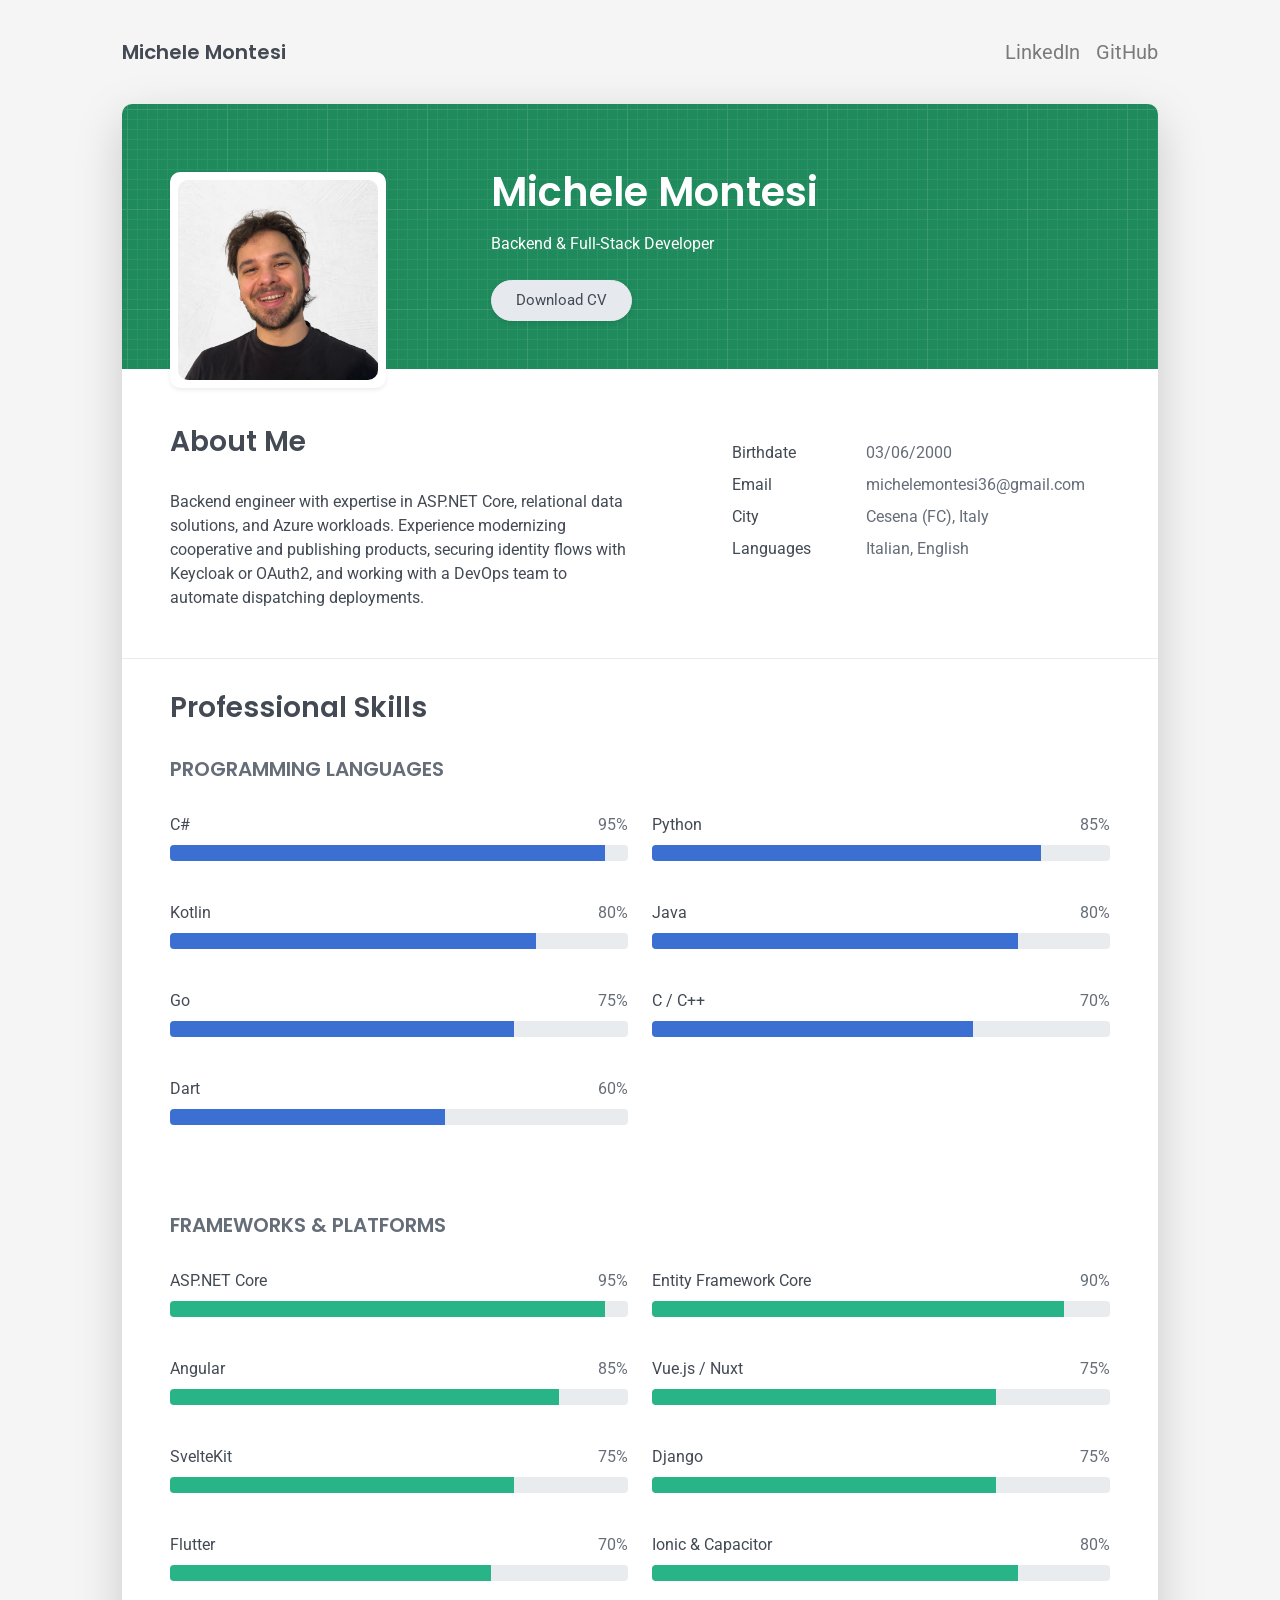
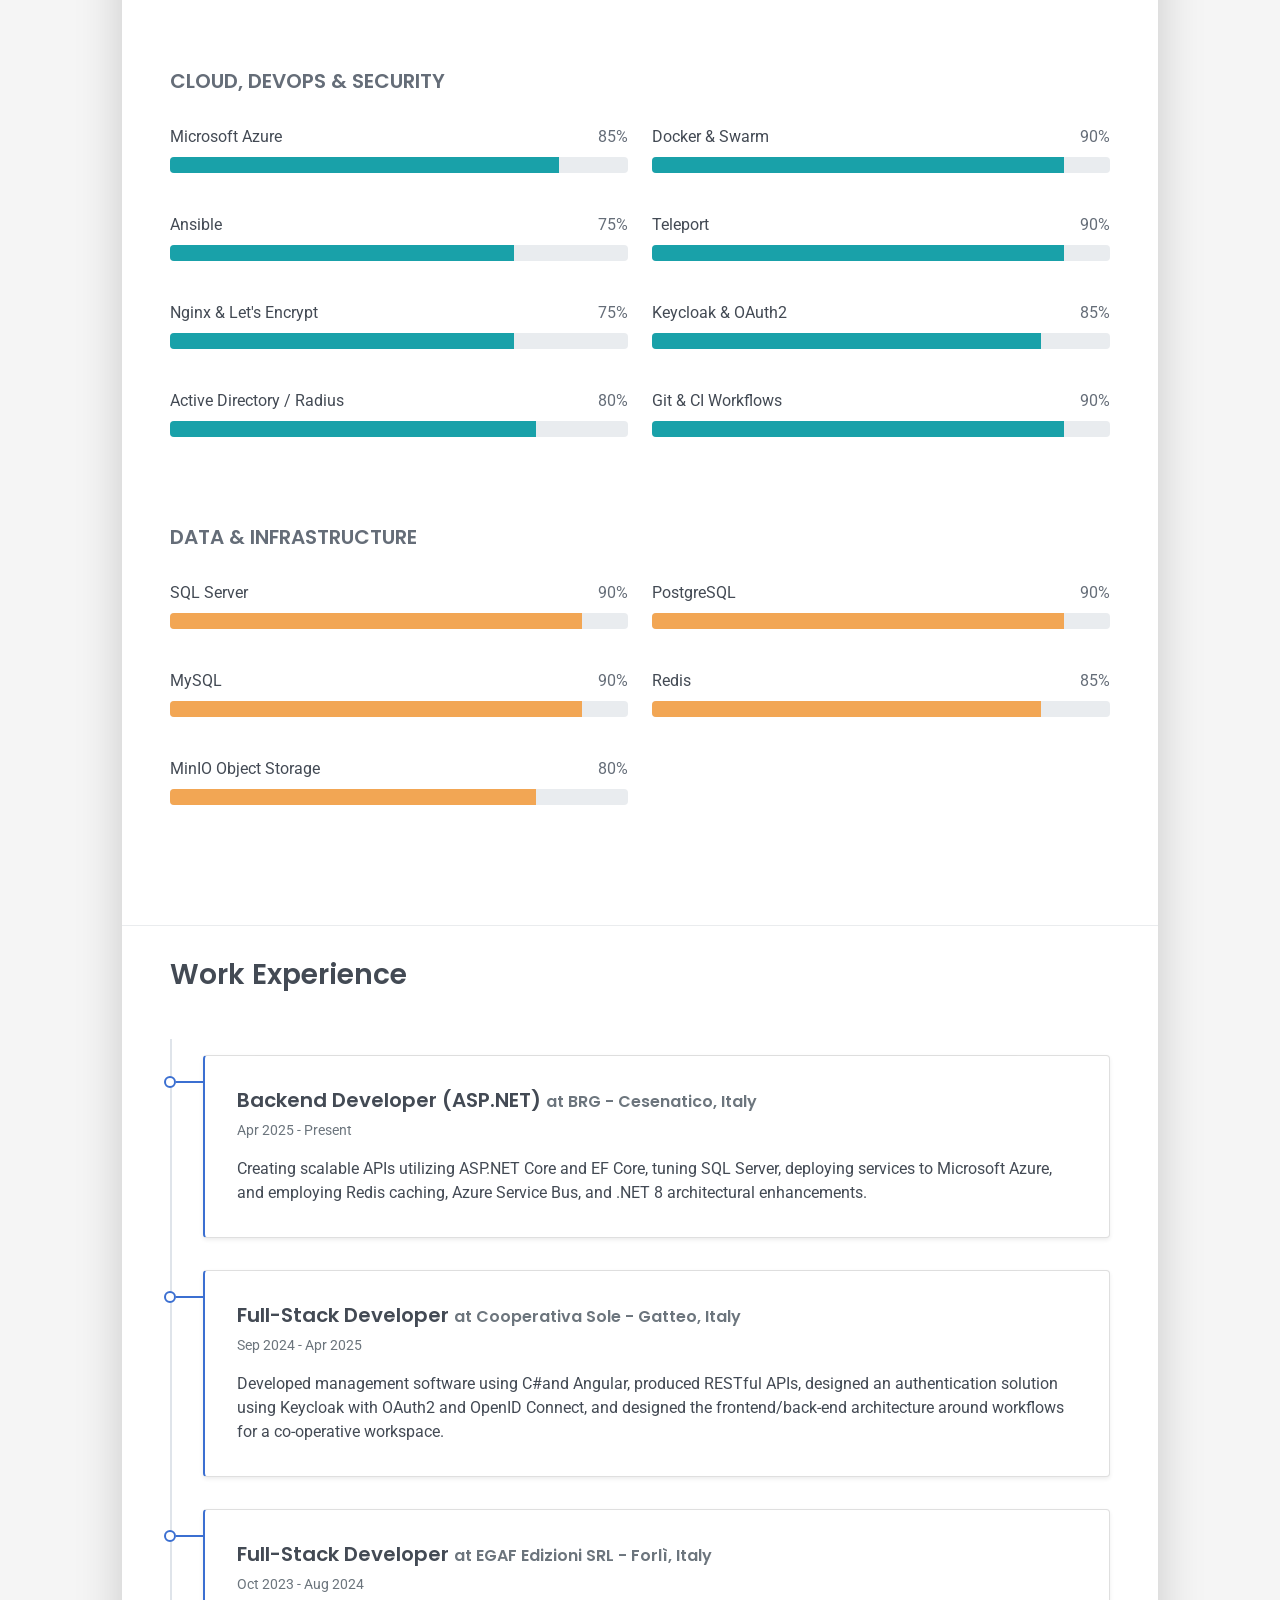
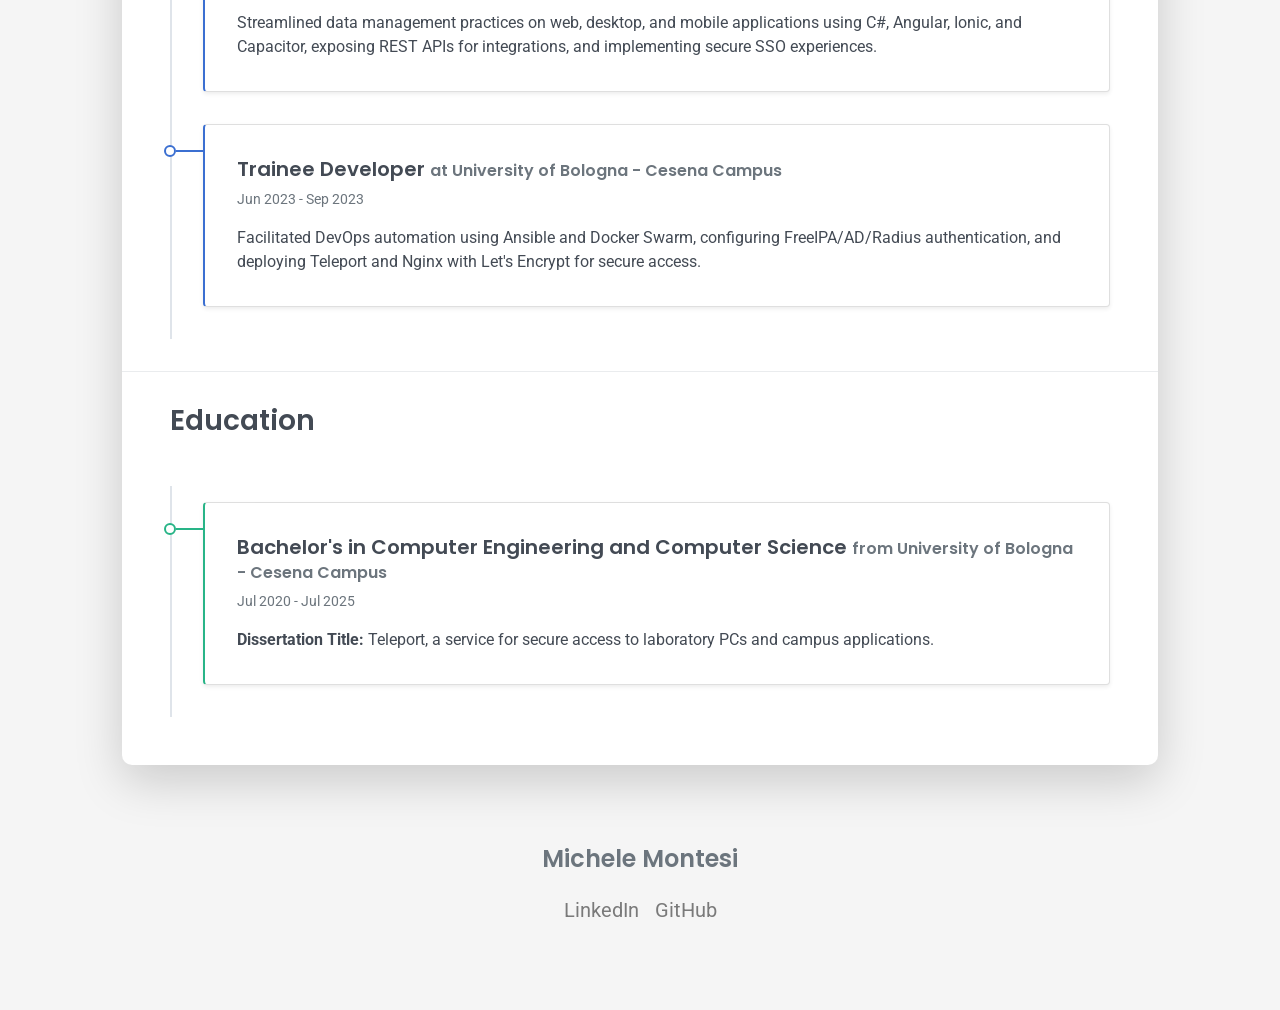
==== commit 4e9b7ae0: "update cv" ====
--- a/index.html
+++ b/index.html
@@ -1 +1 @@
-<!DOCTYPE html><html  lang="en-US"><head><meta charset="utf-8"><meta name="viewport" content="width=device-width, initial-scale=1"><title>Michele Montesi - Software Engineer</title><link rel="preconnect" href="https://fonts.gstatic.com" crossorigin><link rel="stylesheet" href="https://fonts.googleapis.com/css2?family=Poppins:wght@600&family=Roboto:wght@300;400;500;700&display=swap" media="print" onload="this.media='all'"><link rel="stylesheet" href="/css/font-awesome/css/all.min.css"><link rel="stylesheet" href="/css/bootstrap.min.css"><link rel="stylesheet" href="/css/aos.css"><link rel="stylesheet" href="/css/main.css"><link rel="stylesheet" href="/css/print.css" media="print"><style>.skills-grid[data-v-2ffb3014]{-moz-column-count:2;column-count:2;-moz-column-gap:2rem;column-gap:2rem}.skill-category[data-v-2ffb3014]{-moz-column-break-inside:avoid;break-inside:avoid;display:inline-block;margin-bottom:1rem;width:100%}@media(max-width:992px){.skills-grid[data-v-2ffb3014]{-moz-column-count:1;column-count:1}}</style><link rel="stylesheet" href="/_nuxt/entry.O9ZQVYHs.css" crossorigin><link rel="preload" as="style" href="https://fonts.googleapis.com/css2?family=Poppins:wght@600&family=Roboto:wght@300;400;500;700&display=swap"><link rel="preload" as="fetch" crossorigin="anonymous" href="/_payload.json?36dacc97-af7c-4fcb-9fdc-0cd6faf0cb34"><link rel="modulepreload" as="script" crossorigin href="/_nuxt/ttH5bxJe.js"><link rel="preload" as="fetch" fetchpriority="low" crossorigin="anonymous" href="/_nuxt/builds/meta/36dacc97-af7c-4fcb-9fdc-0cd6faf0cb34.json"><link rel="icon" type="image/x-icon" href="/favicon.ico"><meta name="description" content="Resume and portfolio of Michele Montesi, backend & full-stack developer focused on ASP.NET Core, Azure, and secure identity flows."><meta property="og:title" content="Michele Montesi - Backend & Full-Stack Developer"><meta property="og:description" content="Explore Michele Montesi's experience across ASP.NET Core, Angular, Azure, and Keycloak/OAuth2 projects."><meta property="og:type" content="website"><meta property="og:url" content="https://michelemontesi.uk"><meta property="og:image" content="https://michelemontesi.uk/images/avatar.png"><meta name="twitter:card" content="summary_large_image"><meta name="twitter:title" content="Michele Montesi - Backend & Full-Stack Developer"><meta name="twitter:description" content="Resume snapshot with skills in ASP.NET Core, Azure, Angular, and secure identity platforms."><meta name="twitter:image" content="https://michelemontesi.uk/images/avatar.png"><noscript><style>[data-aos]{opacity:1!important;transform:translate(0) scale(1)!important;}</style></noscript><script type="module" src="/_nuxt/ttH5bxJe.js" crossorigin></script></head><body><div id="__nuxt"><div id="top" data-v-2ffb3014><header class="d-print-none" data-v-2ffb3014><div class="container text-center text-lg-left" data-v-2ffb3014><div class="py-3 clearfix" data-v-2ffb3014><h1 class="site-title mb-0" data-v-2ffb3014>Michele Montesi</h1><div class="site-nav" data-v-2ffb3014><nav role="navigation" data-v-2ffb3014><ul class="nav justify-content-center" data-v-2ffb3014><!--[--><li class="nav-item" data-v-2ffb3014><a class="nav-link" href="https://www.linkedin.com/in/michele-montesi-0b4312291" title="LinkedIn" target="_blank" rel="noreferrer" data-v-2ffb3014><i class="fab fa-linkedin" data-v-2ffb3014></i><span class="menu-title sr-only" data-v-2ffb3014>LinkedIn</span></a></li><li class="nav-item" data-v-2ffb3014><a class="nav-link" href="https://github.com/MicheleMontesi" title="GitHub" target="_blank" rel="noreferrer" data-v-2ffb3014><i class="fab fa-github" data-v-2ffb3014></i><span class="menu-title sr-only" data-v-2ffb3014>GitHub</span></a></li><!--]--></ul></nav></div></div></div></header><div class="page-content" data-v-2ffb3014><div class="container" data-v-2ffb3014><div class="cover shadow-lg bg-white" data-v-2ffb3014><div class="cover-bg p-3 p-lg-4 text-white" data-v-2ffb3014><div class="row" data-v-2ffb3014><div class="col-lg-4 col-md-5" data-v-2ffb3014><div class="avatar hover-effect bg-white shadow-sm p-1" data-v-2ffb3014><img src="/images/avatar.png" width="200" height="200" alt="Profile avatar" data-v-2ffb3014></div></div><div class="col-lg-8 col-md-7 text-center text-md-start" data-v-2ffb3014><h2 class="h1 mt-2" data-aos="fade-left" data-aos-delay="0" data-v-2ffb3014>Michele Montesi</h2><p data-aos="fade-left" data-aos-delay="100" data-v-2ffb3014>Backend &amp; Full-Stack Developer</p><div class="d-print-none" data-aos="fade-left" data-aos-delay="200" data-v-2ffb3014><a class="btn btn-light text-dark shadow-sm mt-1 me-1" href="/michele-montesi-resume.pdf" target="_blank" rel="noreferrer" data-v-2ffb3014> Download CV </a></div></div></div></div><div class="about-section pt-4 px-3 px-lg-4 mt-1" data-v-2ffb3014><div class="row" data-v-2ffb3014><div class="col-md-6" data-v-2ffb3014><h2 class="h3 mb-3" data-v-2ffb3014>About Me</h2><p data-v-2ffb3014>Backend engineer with expertise in ASP.NET Core, relational data solutions, and Azure workloads. Experience modernizing cooperative and publishing products, securing identity flows with Keycloak or OAuth2, and working with a DevOps team to automate dispatching deployments.</p></div><div class="col-md-6 col-lg-5 offset-lg-1" data-v-2ffb3014><div class="row mt-2" data-v-2ffb3014><!--[--><!--[--><div class="col-sm-4" data-v-2ffb3014><div class="pb-1" data-v-2ffb3014>Birthdate</div></div><div class="col-sm-8" data-v-2ffb3014><div class="pb-1 text-secondary" data-v-2ffb3014>03/06/2000</div></div><!--]--><!--[--><div class="col-sm-4" data-v-2ffb3014><div class="pb-1" data-v-2ffb3014>Email</div></div><div class="col-sm-8" data-v-2ffb3014><div class="pb-1 text-secondary" data-v-2ffb3014>michelemontesi36@gmail.com</div></div><!--]--><!--[--><div class="col-sm-4" data-v-2ffb3014><div class="pb-1" data-v-2ffb3014>City</div></div><div class="col-sm-8" data-v-2ffb3014><div class="pb-1 text-secondary" data-v-2ffb3014>Cesena (FC), Italy</div></div><!--]--><!--[--><div class="col-sm-4" data-v-2ffb3014><div class="pb-1" data-v-2ffb3014>Languages</div></div><div class="col-sm-8" data-v-2ffb3014><div class="pb-1 text-secondary" data-v-2ffb3014>Italian, English</div></div><!--]--><!--]--></div></div></div></div><hr class="d-print-none" data-v-2ffb3014><div class="skills-section px-3 px-lg-4" data-v-2ffb3014><h2 class="h3 mb-3" data-v-2ffb3014>Professional Skills</h2><!--[--><div class="skill-category mb-4" data-v-2ffb3014><h3 class="h5 text-uppercase text-secondary mb-3" data-v-2ffb3014>Programming Languages</h3><div class="row" data-v-2ffb3014><!--[--><div class="col-md-6 mb-3" data-v-2ffb3014><div class="d-flex justify-content-between" data-v-2ffb3014><span data-v-2ffb3014>C#</span><span class="text-secondary" data-v-2ffb3014>95%</span></div><div class="progress my-1" data-v-2ffb3014><div class="bg-primary progress-bar" role="progressbar" data-aos="zoom-in-right" data-aos-anchor=".skills-section" data-aos-delay="100" style="width:95%;" aria-valuenow="95" aria-valuemin="0" aria-valuemax="100" data-v-2ffb3014></div></div></div><div class="col-md-6 mb-3" data-v-2ffb3014><div class="d-flex justify-content-between" data-v-2ffb3014><span data-v-2ffb3014>Python</span><span class="text-secondary" data-v-2ffb3014>85%</span></div><div class="progress my-1" data-v-2ffb3014><div class="bg-primary progress-bar" role="progressbar" data-aos="zoom-in-right" data-aos-anchor=".skills-section" data-aos-delay="150" style="width:85%;" aria-valuenow="85" aria-valuemin="0" aria-valuemax="100" data-v-2ffb3014></div></div></div><div class="col-md-6 mb-3" data-v-2ffb3014><div class="d-flex justify-content-between" data-v-2ffb3014><span data-v-2ffb3014>Kotlin</span><span class="text-secondary" data-v-2ffb3014>80%</span></div><div class="progress my-1" data-v-2ffb3014><div class="bg-primary progress-bar" role="progressbar" data-aos="zoom-in-right" data-aos-anchor=".skills-section" data-aos-delay="200" style="width:80%;" aria-valuenow="80" aria-valuemin="0" aria-valuemax="100" data-v-2ffb3014></div></div></div><div class="col-md-6 mb-3" data-v-2ffb3014><div class="d-flex justify-content-between" data-v-2ffb3014><span data-v-2ffb3014>Java</span><span class="text-secondary" data-v-2ffb3014>80%</span></div><div class="progress my-1" data-v-2ffb3014><div class="bg-primary progress-bar" role="progressbar" data-aos="zoom-in-right" data-aos-anchor=".skills-section" data-aos-delay="250" style="width:80%;" aria-valuenow="80" aria-valuemin="0" aria-valuemax="100" data-v-2ffb3014></div></div></div><div class="col-md-6 mb-3" data-v-2ffb3014><div class="d-flex justify-content-between" data-v-2ffb3014><span data-v-2ffb3014>Go</span><span class="text-secondary" data-v-2ffb3014>75%</span></div><div class="progress my-1" data-v-2ffb3014><div class="bg-primary progress-bar" role="progressbar" data-aos="zoom-in-right" data-aos-anchor=".skills-section" data-aos-delay="300" style="width:75%;" aria-valuenow="75" aria-valuemin="0" aria-valuemax="100" data-v-2ffb3014></div></div></div><div class="col-md-6 mb-3" data-v-2ffb3014><div class="d-flex justify-content-between" data-v-2ffb3014><span data-v-2ffb3014>C / C++</span><span class="text-secondary" data-v-2ffb3014>70%</span></div><div class="progress my-1" data-v-2ffb3014><div class="bg-primary progress-bar" role="progressbar" data-aos="zoom-in-right" data-aos-anchor=".skills-section" data-aos-delay="350" style="width:70%;" aria-valuenow="70" aria-valuemin="0" aria-valuemax="100" data-v-2ffb3014></div></div></div><div class="col-md-6 mb-3" data-v-2ffb3014><div class="d-flex justify-content-between" data-v-2ffb3014><span data-v-2ffb3014>Dart</span><span class="text-secondary" data-v-2ffb3014>60%</span></div><div class="progress my-1" data-v-2ffb3014><div class="bg-primary progress-bar" role="progressbar" data-aos="zoom-in-right" data-aos-anchor=".skills-section" data-aos-delay="400" style="width:60%;" aria-valuenow="60" aria-valuemin="0" aria-valuemax="100" data-v-2ffb3014></div></div></div><!--]--></div></div><div class="skill-category mb-4" data-v-2ffb3014><h3 class="h5 text-uppercase text-secondary mb-3" data-v-2ffb3014>Frameworks &amp; Platforms</h3><div class="row" data-v-2ffb3014><!--[--><div class="col-md-6 mb-3" data-v-2ffb3014><div class="d-flex justify-content-between" data-v-2ffb3014><span data-v-2ffb3014>ASP.NET Core</span><span class="text-secondary" data-v-2ffb3014>95%</span></div><div class="progress my-1" data-v-2ffb3014><div class="bg-success progress-bar" role="progressbar" data-aos="zoom-in-right" data-aos-anchor=".skills-section" data-aos-delay="100" style="width:95%;" aria-valuenow="95" aria-valuemin="0" aria-valuemax="100" data-v-2ffb3014></div></div></div><div class="col-md-6 mb-3" data-v-2ffb3014><div class="d-flex justify-content-between" data-v-2ffb3014><span data-v-2ffb3014>Entity Framework Core</span><span class="text-secondary" data-v-2ffb3014>90%</span></div><div class="progress my-1" data-v-2ffb3014><div class="bg-success progress-bar" role="progressbar" data-aos="zoom-in-right" data-aos-anchor=".skills-section" data-aos-delay="150" style="width:90%;" aria-valuenow="90" aria-valuemin="0" aria-valuemax="100" data-v-2ffb3014></div></div></div><div class="col-md-6 mb-3" data-v-2ffb3014><div class="d-flex justify-content-between" data-v-2ffb3014><span data-v-2ffb3014>Angular</span><span class="text-secondary" data-v-2ffb3014>85%</span></div><div class="progress my-1" data-v-2ffb3014><div class="bg-success progress-bar" role="progressbar" data-aos="zoom-in-right" data-aos-anchor=".skills-section" data-aos-delay="200" style="width:85%;" aria-valuenow="85" aria-valuemin="0" aria-valuemax="100" data-v-2ffb3014></div></div></div><div class="col-md-6 mb-3" data-v-2ffb3014><div class="d-flex justify-content-between" data-v-2ffb3014><span data-v-2ffb3014>Vue.js / Nuxt</span><span class="text-secondary" data-v-2ffb3014>75%</span></div><div class="progress my-1" data-v-2ffb3014><div class="bg-success progress-bar" role="progressbar" data-aos="zoom-in-right" data-aos-anchor=".skills-section" data-aos-delay="250" style="width:75%;" aria-valuenow="75" aria-valuemin="0" aria-valuemax="100" data-v-2ffb3014></div></div></div><div class="col-md-6 mb-3" data-v-2ffb3014><div class="d-flex justify-content-between" data-v-2ffb3014><span data-v-2ffb3014>SvelteKit</span><span class="text-secondary" data-v-2ffb3014>75%</span></div><div class="progress my-1" data-v-2ffb3014><div class="bg-success progress-bar" role="progressbar" data-aos="zoom-in-right" data-aos-anchor=".skills-section" data-aos-delay="350" style="width:75%;" aria-valuenow="75" aria-valuemin="0" aria-valuemax="100" data-v-2ffb3014></div></div></div><div class="col-md-6 mb-3" data-v-2ffb3014><div class="d-flex justify-content-between" data-v-2ffb3014><span data-v-2ffb3014>Django</span><span class="text-secondary" data-v-2ffb3014>75%</span></div><div class="progress my-1" data-v-2ffb3014><div class="bg-success progress-bar" role="progressbar" data-aos="zoom-in-right" data-aos-anchor=".skills-section" data-aos-delay="400" style="width:75%;" aria-valuenow="75" aria-valuemin="0" aria-valuemax="100" data-v-2ffb3014></div></div></div><div class="col-md-6 mb-3" data-v-2ffb3014><div class="d-flex justify-content-between" data-v-2ffb3014><span data-v-2ffb3014>Flutter</span><span class="text-secondary" data-v-2ffb3014>70%</span></div><div class="progress my-1" data-v-2ffb3014><div class="bg-success progress-bar" role="progressbar" data-aos="zoom-in-right" data-aos-anchor=".skills-section" data-aos-delay="450" style="width:70%;" aria-valuenow="70" aria-valuemin="0" aria-valuemax="100" data-v-2ffb3014></div></div></div><div class="col-md-6 mb-3" data-v-2ffb3014><div class="d-flex justify-content-between" data-v-2ffb3014><span data-v-2ffb3014>Ionic &amp; Capacitor</span><span class="text-secondary" data-v-2ffb3014>80%</span></div><div class="progress my-1" data-v-2ffb3014><div class="bg-success progress-bar" role="progressbar" data-aos="zoom-in-right" data-aos-anchor=".skills-section" data-aos-delay="500" style="width:80%;" aria-valuenow="80" aria-valuemin="0" aria-valuemax="100" data-v-2ffb3014></div></div></div><!--]--></div></div><div class="skill-category mb-4" data-v-2ffb3014><h3 class="h5 text-uppercase text-secondary mb-3" data-v-2ffb3014>Cloud, DevOps &amp; Security</h3><div class="row" data-v-2ffb3014><!--[--><div class="col-md-6 mb-3" data-v-2ffb3014><div class="d-flex justify-content-between" data-v-2ffb3014><span data-v-2ffb3014>Microsoft Azure</span><span class="text-secondary" data-v-2ffb3014>85%</span></div><div class="progress my-1" data-v-2ffb3014><div class="bg-info progress-bar" role="progressbar" data-aos="zoom-in-right" data-aos-anchor=".skills-section" data-aos-delay="100" style="width:85%;" aria-valuenow="85" aria-valuemin="0" aria-valuemax="100" data-v-2ffb3014></div></div></div><div class="col-md-6 mb-3" data-v-2ffb3014><div class="d-flex justify-content-between" data-v-2ffb3014><span data-v-2ffb3014>Docker &amp; Swarm</span><span class="text-secondary" data-v-2ffb3014>90%</span></div><div class="progress my-1" data-v-2ffb3014><div class="bg-info progress-bar" role="progressbar" data-aos="zoom-in-right" data-aos-anchor=".skills-section" data-aos-delay="150" style="width:90%;" aria-valuenow="90" aria-valuemin="0" aria-valuemax="100" data-v-2ffb3014></div></div></div><div class="col-md-6 mb-3" data-v-2ffb3014><div class="d-flex justify-content-between" data-v-2ffb3014><span data-v-2ffb3014>Ansible</span><span class="text-secondary" data-v-2ffb3014>75%</span></div><div class="progress my-1" data-v-2ffb3014><div class="bg-info progress-bar" role="progressbar" data-aos="zoom-in-right" data-aos-anchor=".skills-section" data-aos-delay="200" style="width:75%;" aria-valuenow="75" aria-valuemin="0" aria-valuemax="100" data-v-2ffb3014></div></div></div><div class="col-md-6 mb-3" data-v-2ffb3014><div class="d-flex justify-content-between" data-v-2ffb3014><span data-v-2ffb3014>Teleport</span><span class="text-secondary" data-v-2ffb3014>90%</span></div><div class="progress my-1" data-v-2ffb3014><div class="bg-info progress-bar" role="progressbar" data-aos="zoom-in-right" data-aos-anchor=".skills-section" data-aos-delay="250" style="width:90%;" aria-valuenow="90" aria-valuemin="0" aria-valuemax="100" data-v-2ffb3014></div></div></div><div class="col-md-6 mb-3" data-v-2ffb3014><div class="d-flex justify-content-between" data-v-2ffb3014><span data-v-2ffb3014>Nginx &amp; Let&#39;s Encrypt</span><span class="text-secondary" data-v-2ffb3014>75%</span></div><div class="progress my-1" data-v-2ffb3014><div class="bg-info progress-bar" role="progressbar" data-aos="zoom-in-right" data-aos-anchor=".skills-section" data-aos-delay="300" style="width:75%;" aria-valuenow="75" aria-valuemin="0" aria-valuemax="100" data-v-2ffb3014></div></div></div><div class="col-md-6 mb-3" data-v-2ffb3014><div class="d-flex justify-content-between" data-v-2ffb3014><span data-v-2ffb3014>Keycloak &amp; OAuth2</span><span class="text-secondary" data-v-2ffb3014>85%</span></div><div class="progress my-1" data-v-2ffb3014><div class="bg-info progress-bar" role="progressbar" data-aos="zoom-in-right" data-aos-anchor=".skills-section" data-aos-delay="400" style="width:85%;" aria-valuenow="85" aria-valuemin="0" aria-valuemax="100" data-v-2ffb3014></div></div></div><div class="col-md-6 mb-3" data-v-2ffb3014><div class="d-flex justify-content-between" data-v-2ffb3014><span data-v-2ffb3014>Active Directory / Radius</span><span class="text-secondary" data-v-2ffb3014>80%</span></div><div class="progress my-1" data-v-2ffb3014><div class="bg-info progress-bar" role="progressbar" data-aos="zoom-in-right" data-aos-anchor=".skills-section" data-aos-delay="350" style="width:80%;" aria-valuenow="80" aria-valuemin="0" aria-valuemax="100" data-v-2ffb3014></div></div></div><div class="col-md-6 mb-3" data-v-2ffb3014><div class="d-flex justify-content-between" data-v-2ffb3014><span data-v-2ffb3014>Git &amp; CI Workflows</span><span class="text-secondary" data-v-2ffb3014>90%</span></div><div class="progress my-1" data-v-2ffb3014><div class="bg-info progress-bar" role="progressbar" data-aos="zoom-in-right" data-aos-anchor=".skills-section" data-aos-delay="400" style="width:90%;" aria-valuenow="90" aria-valuemin="0" aria-valuemax="100" data-v-2ffb3014></div></div></div><!--]--></div></div><div class="skill-category mb-4" data-v-2ffb3014><h3 class="h5 text-uppercase text-secondary mb-3" data-v-2ffb3014>Data &amp; Infrastructure</h3><div class="row" data-v-2ffb3014><!--[--><div class="col-md-6 mb-3" data-v-2ffb3014><div class="d-flex justify-content-between" data-v-2ffb3014><span data-v-2ffb3014>SQL Server</span><span class="text-secondary" data-v-2ffb3014>90%</span></div><div class="progress my-1" data-v-2ffb3014><div class="bg-warning progress-bar" role="progressbar" data-aos="zoom-in-right" data-aos-anchor=".skills-section" data-aos-delay="100" style="width:90%;" aria-valuenow="90" aria-valuemin="0" aria-valuemax="100" data-v-2ffb3014></div></div></div><div class="col-md-6 mb-3" data-v-2ffb3014><div class="d-flex justify-content-between" data-v-2ffb3014><span data-v-2ffb3014>PostgreSQL</span><span class="text-secondary" data-v-2ffb3014>90%</span></div><div class="progress my-1" data-v-2ffb3014><div class="bg-warning progress-bar" role="progressbar" data-aos="zoom-in-right" data-aos-anchor=".skills-section" data-aos-delay="150" style="width:90%;" aria-valuenow="90" aria-valuemin="0" aria-valuemax="100" data-v-2ffb3014></div></div></div><div class="col-md-6 mb-3" data-v-2ffb3014><div class="d-flex justify-content-between" data-v-2ffb3014><span data-v-2ffb3014>MySQL</span><span class="text-secondary" data-v-2ffb3014>90%</span></div><div class="progress my-1" data-v-2ffb3014><div class="bg-warning progress-bar" role="progressbar" data-aos="zoom-in-right" data-aos-anchor=".skills-section" data-aos-delay="200" style="width:90%;" aria-valuenow="90" aria-valuemin="0" aria-valuemax="100" data-v-2ffb3014></div></div></div><div class="col-md-6 mb-3" data-v-2ffb3014><div class="d-flex justify-content-between" data-v-2ffb3014><span data-v-2ffb3014>Redis</span><span class="text-secondary" data-v-2ffb3014>85%</span></div><div class="progress my-1" data-v-2ffb3014><div class="bg-warning progress-bar" role="progressbar" data-aos="zoom-in-right" data-aos-anchor=".skills-section" data-aos-delay="250" style="width:85%;" aria-valuenow="85" aria-valuemin="0" aria-valuemax="100" data-v-2ffb3014></div></div></div><div class="col-md-6 mb-3" data-v-2ffb3014><div class="d-flex justify-content-between" data-v-2ffb3014><span data-v-2ffb3014>MinIO Object Storage</span><span class="text-secondary" data-v-2ffb3014>80%</span></div><div class="progress my-1" data-v-2ffb3014><div class="bg-warning progress-bar" role="progressbar" data-aos="zoom-in-right" data-aos-anchor=".skills-section" data-aos-delay="300" style="width:80%;" aria-valuenow="80" aria-valuemin="0" aria-valuemax="100" data-v-2ffb3014></div></div></div><!--]--></div></div><!--]--></div><hr class="d-print-none" data-v-2ffb3014><div class="work-experience-section px-3 px-lg-4" data-v-2ffb3014><h2 class="h3 mb-4" data-v-2ffb3014>Work Experience</h2><div class="timeline" data-v-2ffb3014><!--[--><div class="timeline-card timeline-card-primary card shadow-sm" data-v-2ffb3014><div class="card-body" data-v-2ffb3014><div class="h5 mb-1" data-v-2ffb3014>Backend Developer (ASP.NET) <span class="text-muted h6" data-v-2ffb3014>at BRG - Cesenatico, Italy</span></div><div class="text-muted text-small mb-2" data-v-2ffb3014>Apr 2025 - Present</div><div data-v-2ffb3014>Creating scalable APIs utilizing ASP.NET Core and EF Core, tuning SQL Server, deploying services to Microsoft Azure, and employing Redis caching, Azure Service Bus, and .NET 8 architectural enhancements.</div></div></div><div class="timeline-card timeline-card-primary card shadow-sm" data-v-2ffb3014><div class="card-body" data-v-2ffb3014><div class="h5 mb-1" data-v-2ffb3014>Full-Stack Developer <span class="text-muted h6" data-v-2ffb3014>at Cooperativa Sole - Gatteo, Italy</span></div><div class="text-muted text-small mb-2" data-v-2ffb3014>Sep 2024 - Apr 2025</div><div data-v-2ffb3014>Developed management software using C#and Angular, produced RESTful APIs, designed an authentication solution using Keycloak with OAuth2 and OpenID Connect, and designed the frontend/back-end architecture around workflows for a co-operative workspace.</div></div></div><div class="timeline-card timeline-card-primary card shadow-sm" data-v-2ffb3014><div class="card-body" data-v-2ffb3014><div class="h5 mb-1" data-v-2ffb3014>Full-Stack Developer <span class="text-muted h6" data-v-2ffb3014>at EGAF Edizioni SRL - Forlì, Italy</span></div><div class="text-muted text-small mb-2" data-v-2ffb3014>Oct 2023 - Aug 2024</div><div data-v-2ffb3014>Streamlined data management practices on web, desktop, and mobile applications using C#, Angular, Ionic, and Capacitor, exposing REST APIs for integrations, and implementing secure SSO experiences.</div></div></div><div class="timeline-card timeline-card-primary card shadow-sm" data-v-2ffb3014><div class="card-body" data-v-2ffb3014><div class="h5 mb-1" data-v-2ffb3014>Trainee Developer <span class="text-muted h6" data-v-2ffb3014>at University of Bologna - Cesena Campus</span></div><div class="text-muted text-small mb-2" data-v-2ffb3014>Jun 2023 - Sep 2023</div><div data-v-2ffb3014>Facilitated DevOps automation using Ansible and Docker Swarm, configuring FreeIPA/AD/Radius authentication, and deploying Teleport and Nginx with Let&#39;s Encrypt for secure access.</div></div></div><!--]--></div></div><hr class="d-print-none" data-v-2ffb3014><div class="page-break" data-v-2ffb3014></div><div class="education-section px-3 px-lg-4 pb-4" data-v-2ffb3014><h2 class="h3 mb-4" data-v-2ffb3014>Education</h2><div class="timeline" data-v-2ffb3014><!--[--><div class="timeline-card timeline-card-success card shadow-sm" data-v-2ffb3014><div class="card-body" data-v-2ffb3014><div class="h5 mb-1" data-v-2ffb3014>Bachelor&#39;s in Computer Engineering and Computer Science <span class="text-muted h6" data-v-2ffb3014>from University of Bologna - Cesena Campus</span></div><div class="text-muted text-small mb-2" data-v-2ffb3014>Jul 2020 - Jul 2025</div><div data-v-2ffb3014><strong data-v-2ffb3014>Dissertation Title:</strong> Teleport, a service for secure access to laboratory PCs and campus applications.</div><div data-v-2ffb3014>Teleport, a service for secure access to laboratory PCs and campus applications.</div></div></div><!--]--></div></div></div></div></div><footer class="pt-4 pb-4 text-muted text-center d-print-none" data-v-2ffb3014><div class="container" data-v-2ffb3014><div class="my-3" data-v-2ffb3014><div class="h4" data-v-2ffb3014>Michele Montesi</div><div class="footer-nav" data-v-2ffb3014><nav role="navigation" data-v-2ffb3014><ul class="nav justify-content-center" data-v-2ffb3014><!--[--><li class="nav-item" data-v-2ffb3014><a class="nav-link" href="https://www.linkedin.com/in/michele-montesi-0b4312291" title="LinkedIn" target="_blank" rel="noreferrer" data-v-2ffb3014><i class="fab fa-linkedin" data-v-2ffb3014></i><span class="menu-title sr-only" data-v-2ffb3014>LinkedIn</span></a></li><li class="nav-item" data-v-2ffb3014><a class="nav-link" href="https://github.com/MicheleMontesi" title="GitHub" target="_blank" rel="noreferrer" data-v-2ffb3014><i class="fab fa-github" data-v-2ffb3014></i><span class="menu-title sr-only" data-v-2ffb3014>GitHub</span></a></li><!--]--></ul></nav></div></div></div></footer><div data-v-2ffb3014></div></div></div><div id="teleports"></div><script type="application/json" data-nuxt-data="nuxt-app" data-ssr="true" id="__NUXT_DATA__" data-src="/_payload.json?36dacc97-af7c-4fcb-9fdc-0cd6faf0cb34">[{"state":1,"once":3,"_errors":4,"serverRendered":6,"path":7,"prerenderedAt":8},["Reactive",2],{},["Set"],["ShallowReactive",5],{},true,"/",1763464602047]</script><script>window.__NUXT__={};window.__NUXT__.config={public:{},app:{baseURL:"/",buildId:"36dacc97-af7c-4fcb-9fdc-0cd6faf0cb34",buildAssetsDir:"/_nuxt/",cdnURL:""}}</script></body></html>+<!DOCTYPE html><html  lang="en-US"><head><meta charset="utf-8"><meta name="viewport" content="width=device-width, initial-scale=1"><title>Michele Montesi - Software Engineer</title><link rel="preconnect" href="https://fonts.gstatic.com" crossorigin><link rel="stylesheet" href="https://fonts.googleapis.com/css2?family=Poppins:wght@600&family=Roboto:wght@300;400;500;700&display=swap" media="print" onload="this.media='all'"><link rel="stylesheet" href="/css/font-awesome/css/all.min.css"><link rel="stylesheet" href="/css/bootstrap.min.css"><link rel="stylesheet" href="/css/aos.css"><link rel="stylesheet" href="/css/main.css"><link rel="stylesheet" href="/css/print.css" media="print"><style>.skills-grid[data-v-c0cca244]{-moz-column-count:2;column-count:2;-moz-column-gap:2rem;column-gap:2rem}.skill-category[data-v-c0cca244]{-moz-column-break-inside:avoid;break-inside:avoid;display:inline-block;margin-bottom:1rem;width:100%}@media(max-width:992px){.skills-grid[data-v-c0cca244]{-moz-column-count:1;column-count:1}}</style><link rel="stylesheet" href="/_nuxt/entry.B_GrVDJI.css" crossorigin><link rel="preload" as="style" href="https://fonts.googleapis.com/css2?family=Poppins:wght@600&family=Roboto:wght@300;400;500;700&display=swap"><link rel="preload" as="fetch" crossorigin="anonymous" href="/_payload.json?0124cfe6-6b7f-4086-8cff-99d30d3efa10"><link rel="modulepreload" as="script" crossorigin href="/_nuxt/B2dljmcD.js"><link rel="preload" as="fetch" fetchpriority="low" crossorigin="anonymous" href="/_nuxt/builds/meta/0124cfe6-6b7f-4086-8cff-99d30d3efa10.json"><link rel="icon" type="image/x-icon" href="/favicon.ico"><meta name="description" content="Resume and portfolio of Michele Montesi, backend & full-stack developer focused on ASP.NET Core, Azure, and secure identity flows."><meta property="og:title" content="Michele Montesi - Backend & Full-Stack Developer"><meta property="og:description" content="Explore Michele Montesi's experience across ASP.NET Core, Angular, Azure, and Keycloak/OAuth2 projects."><meta property="og:type" content="website"><meta property="og:url" content="https://michelemontesi.uk"><meta property="og:image" content="https://michelemontesi.uk/images/avatar.png"><meta name="twitter:card" content="summary_large_image"><meta name="twitter:title" content="Michele Montesi - Backend & Full-Stack Developer"><meta name="twitter:description" content="Resume snapshot with skills in ASP.NET Core, Azure, Angular, and secure identity platforms."><meta name="twitter:image" content="https://michelemontesi.uk/images/avatar.png"><noscript><style>[data-aos]{opacity:1!important;transform:translate(0) scale(1)!important;}</style></noscript><script type="module" src="/_nuxt/B2dljmcD.js" crossorigin></script></head><body><div id="__nuxt"><div id="top" data-v-c0cca244><header class="d-print-none" data-v-c0cca244><div class="container text-center text-lg-left" data-v-c0cca244><div class="py-3 clearfix" data-v-c0cca244><h1 class="site-title mb-0" data-v-c0cca244>Michele Montesi</h1><div class="site-nav" data-v-c0cca244><nav role="navigation" data-v-c0cca244><ul class="nav justify-content-center" data-v-c0cca244><!--[--><li class="nav-item" data-v-c0cca244><a class="nav-link" href="https://www.linkedin.com/in/michele-montesi-0b4312291" title="LinkedIn" target="_blank" rel="noreferrer" data-v-c0cca244><i class="fab fa-linkedin" data-v-c0cca244></i><span class="menu-title sr-only" data-v-c0cca244>LinkedIn</span></a></li><li class="nav-item" data-v-c0cca244><a class="nav-link" href="https://github.com/MicheleMontesi" title="GitHub" target="_blank" rel="noreferrer" data-v-c0cca244><i class="fab fa-github" data-v-c0cca244></i><span class="menu-title sr-only" data-v-c0cca244>GitHub</span></a></li><!--]--></ul></nav></div></div></div></header><div class="page-content" data-v-c0cca244><div class="container" data-v-c0cca244><div class="cover shadow-lg bg-white" data-v-c0cca244><div class="cover-bg p-3 p-lg-4 text-white" data-v-c0cca244><div class="row" data-v-c0cca244><div class="col-lg-4 col-md-5" data-v-c0cca244><div class="avatar hover-effect bg-white shadow-sm p-1" data-v-c0cca244><img src="/images/avatar.png" width="200" height="200" alt="Profile avatar" data-v-c0cca244></div></div><div class="col-lg-8 col-md-7 text-center text-md-start" data-v-c0cca244><h2 class="h1 mt-2" data-aos="fade-left" data-aos-delay="0" data-v-c0cca244>Michele Montesi</h2><p data-aos="fade-left" data-aos-delay="100" data-v-c0cca244>Backend &amp; Full-Stack Developer</p><div class="d-print-none" data-aos="fade-left" data-aos-delay="200" data-v-c0cca244><a class="btn btn-light text-dark shadow-sm mt-1 me-1" href="/michele-montesi-resume.pdf" target="_blank" rel="noreferrer" data-v-c0cca244> Download CV </a></div></div></div></div><div class="about-section pt-4 px-3 px-lg-4 mt-1" data-v-c0cca244><div class="row" data-v-c0cca244><div class="col-md-6" data-v-c0cca244><h2 class="h3 mb-3" data-v-c0cca244>About Me</h2><p data-v-c0cca244>Backend engineer with expertise in ASP.NET Core, relational data solutions, and Azure workloads. Experience modernizing cooperative and publishing products, securing identity flows with Keycloak or OAuth2, and working with a DevOps team to automate dispatching deployments.</p></div><div class="col-md-6 col-lg-5 offset-lg-1" data-v-c0cca244><div class="row mt-2" data-v-c0cca244><!--[--><!--[--><div class="col-sm-4" data-v-c0cca244><div class="pb-1" data-v-c0cca244>Birthdate</div></div><div class="col-sm-8" data-v-c0cca244><div class="pb-1 text-secondary" data-v-c0cca244>03/06/2000</div></div><!--]--><!--[--><div class="col-sm-4" data-v-c0cca244><div class="pb-1" data-v-c0cca244>Email</div></div><div class="col-sm-8" data-v-c0cca244><div class="pb-1 text-secondary" data-v-c0cca244>michelemontesi36@gmail.com</div></div><!--]--><!--[--><div class="col-sm-4" data-v-c0cca244><div class="pb-1" data-v-c0cca244>City</div></div><div class="col-sm-8" data-v-c0cca244><div class="pb-1 text-secondary" data-v-c0cca244>Cesena (FC), Italy</div></div><!--]--><!--[--><div class="col-sm-4" data-v-c0cca244><div class="pb-1" data-v-c0cca244>Languages</div></div><div class="col-sm-8" data-v-c0cca244><div class="pb-1 text-secondary" data-v-c0cca244>Italian, English</div></div><!--]--><!--]--></div></div></div></div><hr class="d-print-none" data-v-c0cca244><div class="skills-section px-3 px-lg-4" data-v-c0cca244><h2 class="h3 mb-3" data-v-c0cca244>Professional Skills</h2><!--[--><div class="skill-category mb-4" data-v-c0cca244><h3 class="h5 text-uppercase text-secondary mb-3" data-v-c0cca244>Programming Languages</h3><div class="row" data-v-c0cca244><!--[--><div class="col-md-6 mb-3" data-v-c0cca244><div class="d-flex justify-content-between" data-v-c0cca244><span data-v-c0cca244>C#</span><span class="text-secondary" data-v-c0cca244>95%</span></div><div class="progress my-1" data-v-c0cca244><div class="bg-primary progress-bar" role="progressbar" data-aos="zoom-in-right" data-aos-anchor=".skills-section" data-aos-delay="100" style="width:95%;" aria-valuenow="95" aria-valuemin="0" aria-valuemax="100" data-v-c0cca244></div></div></div><div class="col-md-6 mb-3" data-v-c0cca244><div class="d-flex justify-content-between" data-v-c0cca244><span data-v-c0cca244>Python</span><span class="text-secondary" data-v-c0cca244>85%</span></div><div class="progress my-1" data-v-c0cca244><div class="bg-primary progress-bar" role="progressbar" data-aos="zoom-in-right" data-aos-anchor=".skills-section" data-aos-delay="150" style="width:85%;" aria-valuenow="85" aria-valuemin="0" aria-valuemax="100" data-v-c0cca244></div></div></div><div class="col-md-6 mb-3" data-v-c0cca244><div class="d-flex justify-content-between" data-v-c0cca244><span data-v-c0cca244>Kotlin</span><span class="text-secondary" data-v-c0cca244>80%</span></div><div class="progress my-1" data-v-c0cca244><div class="bg-primary progress-bar" role="progressbar" data-aos="zoom-in-right" data-aos-anchor=".skills-section" data-aos-delay="200" style="width:80%;" aria-valuenow="80" aria-valuemin="0" aria-valuemax="100" data-v-c0cca244></div></div></div><div class="col-md-6 mb-3" data-v-c0cca244><div class="d-flex justify-content-between" data-v-c0cca244><span data-v-c0cca244>Java</span><span class="text-secondary" data-v-c0cca244>80%</span></div><div class="progress my-1" data-v-c0cca244><div class="bg-primary progress-bar" role="progressbar" data-aos="zoom-in-right" data-aos-anchor=".skills-section" data-aos-delay="250" style="width:80%;" aria-valuenow="80" aria-valuemin="0" aria-valuemax="100" data-v-c0cca244></div></div></div><div class="col-md-6 mb-3" data-v-c0cca244><div class="d-flex justify-content-between" data-v-c0cca244><span data-v-c0cca244>Go</span><span class="text-secondary" data-v-c0cca244>75%</span></div><div class="progress my-1" data-v-c0cca244><div class="bg-primary progress-bar" role="progressbar" data-aos="zoom-in-right" data-aos-anchor=".skills-section" data-aos-delay="300" style="width:75%;" aria-valuenow="75" aria-valuemin="0" aria-valuemax="100" data-v-c0cca244></div></div></div><div class="col-md-6 mb-3" data-v-c0cca244><div class="d-flex justify-content-between" data-v-c0cca244><span data-v-c0cca244>C / C++</span><span class="text-secondary" data-v-c0cca244>70%</span></div><div class="progress my-1" data-v-c0cca244><div class="bg-primary progress-bar" role="progressbar" data-aos="zoom-in-right" data-aos-anchor=".skills-section" data-aos-delay="350" style="width:70%;" aria-valuenow="70" aria-valuemin="0" aria-valuemax="100" data-v-c0cca244></div></div></div><div class="col-md-6 mb-3" data-v-c0cca244><div class="d-flex justify-content-between" data-v-c0cca244><span data-v-c0cca244>Dart</span><span class="text-secondary" data-v-c0cca244>60%</span></div><div class="progress my-1" data-v-c0cca244><div class="bg-primary progress-bar" role="progressbar" data-aos="zoom-in-right" data-aos-anchor=".skills-section" data-aos-delay="400" style="width:60%;" aria-valuenow="60" aria-valuemin="0" aria-valuemax="100" data-v-c0cca244></div></div></div><!--]--></div></div><div class="skill-category mb-4" data-v-c0cca244><h3 class="h5 text-uppercase text-secondary mb-3" data-v-c0cca244>Frameworks &amp; Platforms</h3><div class="row" data-v-c0cca244><!--[--><div class="col-md-6 mb-3" data-v-c0cca244><div class="d-flex justify-content-between" data-v-c0cca244><span data-v-c0cca244>ASP.NET Core</span><span class="text-secondary" data-v-c0cca244>95%</span></div><div class="progress my-1" data-v-c0cca244><div class="bg-success progress-bar" role="progressbar" data-aos="zoom-in-right" data-aos-anchor=".skills-section" data-aos-delay="100" style="width:95%;" aria-valuenow="95" aria-valuemin="0" aria-valuemax="100" data-v-c0cca244></div></div></div><div class="col-md-6 mb-3" data-v-c0cca244><div class="d-flex justify-content-between" data-v-c0cca244><span data-v-c0cca244>Entity Framework Core</span><span class="text-secondary" data-v-c0cca244>90%</span></div><div class="progress my-1" data-v-c0cca244><div class="bg-success progress-bar" role="progressbar" data-aos="zoom-in-right" data-aos-anchor=".skills-section" data-aos-delay="150" style="width:90%;" aria-valuenow="90" aria-valuemin="0" aria-valuemax="100" data-v-c0cca244></div></div></div><div class="col-md-6 mb-3" data-v-c0cca244><div class="d-flex justify-content-between" data-v-c0cca244><span data-v-c0cca244>Angular</span><span class="text-secondary" data-v-c0cca244>85%</span></div><div class="progress my-1" data-v-c0cca244><div class="bg-success progress-bar" role="progressbar" data-aos="zoom-in-right" data-aos-anchor=".skills-section" data-aos-delay="200" style="width:85%;" aria-valuenow="85" aria-valuemin="0" aria-valuemax="100" data-v-c0cca244></div></div></div><div class="col-md-6 mb-3" data-v-c0cca244><div class="d-flex justify-content-between" data-v-c0cca244><span data-v-c0cca244>Vue.js / Nuxt</span><span class="text-secondary" data-v-c0cca244>75%</span></div><div class="progress my-1" data-v-c0cca244><div class="bg-success progress-bar" role="progressbar" data-aos="zoom-in-right" data-aos-anchor=".skills-section" data-aos-delay="250" style="width:75%;" aria-valuenow="75" aria-valuemin="0" aria-valuemax="100" data-v-c0cca244></div></div></div><div class="col-md-6 mb-3" data-v-c0cca244><div class="d-flex justify-content-between" data-v-c0cca244><span data-v-c0cca244>SvelteKit</span><span class="text-secondary" data-v-c0cca244>75%</span></div><div class="progress my-1" data-v-c0cca244><div class="bg-success progress-bar" role="progressbar" data-aos="zoom-in-right" data-aos-anchor=".skills-section" data-aos-delay="350" style="width:75%;" aria-valuenow="75" aria-valuemin="0" aria-valuemax="100" data-v-c0cca244></div></div></div><div class="col-md-6 mb-3" data-v-c0cca244><div class="d-flex justify-content-between" data-v-c0cca244><span data-v-c0cca244>Django</span><span class="text-secondary" data-v-c0cca244>75%</span></div><div class="progress my-1" data-v-c0cca244><div class="bg-success progress-bar" role="progressbar" data-aos="zoom-in-right" data-aos-anchor=".skills-section" data-aos-delay="400" style="width:75%;" aria-valuenow="75" aria-valuemin="0" aria-valuemax="100" data-v-c0cca244></div></div></div><div class="col-md-6 mb-3" data-v-c0cca244><div class="d-flex justify-content-between" data-v-c0cca244><span data-v-c0cca244>Flutter</span><span class="text-secondary" data-v-c0cca244>70%</span></div><div class="progress my-1" data-v-c0cca244><div class="bg-success progress-bar" role="progressbar" data-aos="zoom-in-right" data-aos-anchor=".skills-section" data-aos-delay="450" style="width:70%;" aria-valuenow="70" aria-valuemin="0" aria-valuemax="100" data-v-c0cca244></div></div></div><div class="col-md-6 mb-3" data-v-c0cca244><div class="d-flex justify-content-between" data-v-c0cca244><span data-v-c0cca244>Ionic &amp; Capacitor</span><span class="text-secondary" data-v-c0cca244>80%</span></div><div class="progress my-1" data-v-c0cca244><div class="bg-success progress-bar" role="progressbar" data-aos="zoom-in-right" data-aos-anchor=".skills-section" data-aos-delay="500" style="width:80%;" aria-valuenow="80" aria-valuemin="0" aria-valuemax="100" data-v-c0cca244></div></div></div><!--]--></div></div><div class="skill-category mb-4" data-v-c0cca244><h3 class="h5 text-uppercase text-secondary mb-3" data-v-c0cca244>Cloud, DevOps &amp; Security</h3><div class="row" data-v-c0cca244><!--[--><div class="col-md-6 mb-3" data-v-c0cca244><div class="d-flex justify-content-between" data-v-c0cca244><span data-v-c0cca244>Microsoft Azure</span><span class="text-secondary" data-v-c0cca244>85%</span></div><div class="progress my-1" data-v-c0cca244><div class="bg-info progress-bar" role="progressbar" data-aos="zoom-in-right" data-aos-anchor=".skills-section" data-aos-delay="100" style="width:85%;" aria-valuenow="85" aria-valuemin="0" aria-valuemax="100" data-v-c0cca244></div></div></div><div class="col-md-6 mb-3" data-v-c0cca244><div class="d-flex justify-content-between" data-v-c0cca244><span data-v-c0cca244>Docker &amp; Swarm</span><span class="text-secondary" data-v-c0cca244>90%</span></div><div class="progress my-1" data-v-c0cca244><div class="bg-info progress-bar" role="progressbar" data-aos="zoom-in-right" data-aos-anchor=".skills-section" data-aos-delay="150" style="width:90%;" aria-valuenow="90" aria-valuemin="0" aria-valuemax="100" data-v-c0cca244></div></div></div><div class="col-md-6 mb-3" data-v-c0cca244><div class="d-flex justify-content-between" data-v-c0cca244><span data-v-c0cca244>Ansible</span><span class="text-secondary" data-v-c0cca244>75%</span></div><div class="progress my-1" data-v-c0cca244><div class="bg-info progress-bar" role="progressbar" data-aos="zoom-in-right" data-aos-anchor=".skills-section" data-aos-delay="200" style="width:75%;" aria-valuenow="75" aria-valuemin="0" aria-valuemax="100" data-v-c0cca244></div></div></div><div class="col-md-6 mb-3" data-v-c0cca244><div class="d-flex justify-content-between" data-v-c0cca244><span data-v-c0cca244>Teleport</span><span class="text-secondary" data-v-c0cca244>90%</span></div><div class="progress my-1" data-v-c0cca244><div class="bg-info progress-bar" role="progressbar" data-aos="zoom-in-right" data-aos-anchor=".skills-section" data-aos-delay="250" style="width:90%;" aria-valuenow="90" aria-valuemin="0" aria-valuemax="100" data-v-c0cca244></div></div></div><div class="col-md-6 mb-3" data-v-c0cca244><div class="d-flex justify-content-between" data-v-c0cca244><span data-v-c0cca244>Nginx &amp; Let&#39;s Encrypt</span><span class="text-secondary" data-v-c0cca244>75%</span></div><div class="progress my-1" data-v-c0cca244><div class="bg-info progress-bar" role="progressbar" data-aos="zoom-in-right" data-aos-anchor=".skills-section" data-aos-delay="300" style="width:75%;" aria-valuenow="75" aria-valuemin="0" aria-valuemax="100" data-v-c0cca244></div></div></div><div class="col-md-6 mb-3" data-v-c0cca244><div class="d-flex justify-content-between" data-v-c0cca244><span data-v-c0cca244>Keycloak &amp; OAuth2</span><span class="text-secondary" data-v-c0cca244>85%</span></div><div class="progress my-1" data-v-c0cca244><div class="bg-info progress-bar" role="progressbar" data-aos="zoom-in-right" data-aos-anchor=".skills-section" data-aos-delay="400" style="width:85%;" aria-valuenow="85" aria-valuemin="0" aria-valuemax="100" data-v-c0cca244></div></div></div><div class="col-md-6 mb-3" data-v-c0cca244><div class="d-flex justify-content-between" data-v-c0cca244><span data-v-c0cca244>Active Directory / Radius</span><span class="text-secondary" data-v-c0cca244>80%</span></div><div class="progress my-1" data-v-c0cca244><div class="bg-info progress-bar" role="progressbar" data-aos="zoom-in-right" data-aos-anchor=".skills-section" data-aos-delay="350" style="width:80%;" aria-valuenow="80" aria-valuemin="0" aria-valuemax="100" data-v-c0cca244></div></div></div><div class="col-md-6 mb-3" data-v-c0cca244><div class="d-flex justify-content-between" data-v-c0cca244><span data-v-c0cca244>Git &amp; CI Workflows</span><span class="text-secondary" data-v-c0cca244>90%</span></div><div class="progress my-1" data-v-c0cca244><div class="bg-info progress-bar" role="progressbar" data-aos="zoom-in-right" data-aos-anchor=".skills-section" data-aos-delay="400" style="width:90%;" aria-valuenow="90" aria-valuemin="0" aria-valuemax="100" data-v-c0cca244></div></div></div><!--]--></div></div><div class="skill-category mb-4" data-v-c0cca244><h3 class="h5 text-uppercase text-secondary mb-3" data-v-c0cca244>Data &amp; Infrastructure</h3><div class="row" data-v-c0cca244><!--[--><div class="col-md-6 mb-3" data-v-c0cca244><div class="d-flex justify-content-between" data-v-c0cca244><span data-v-c0cca244>SQL Server</span><span class="text-secondary" data-v-c0cca244>90%</span></div><div class="progress my-1" data-v-c0cca244><div class="bg-warning progress-bar" role="progressbar" data-aos="zoom-in-right" data-aos-anchor=".skills-section" data-aos-delay="100" style="width:90%;" aria-valuenow="90" aria-valuemin="0" aria-valuemax="100" data-v-c0cca244></div></div></div><div class="col-md-6 mb-3" data-v-c0cca244><div class="d-flex justify-content-between" data-v-c0cca244><span data-v-c0cca244>PostgreSQL</span><span class="text-secondary" data-v-c0cca244>90%</span></div><div class="progress my-1" data-v-c0cca244><div class="bg-warning progress-bar" role="progressbar" data-aos="zoom-in-right" data-aos-anchor=".skills-section" data-aos-delay="150" style="width:90%;" aria-valuenow="90" aria-valuemin="0" aria-valuemax="100" data-v-c0cca244></div></div></div><div class="col-md-6 mb-3" data-v-c0cca244><div class="d-flex justify-content-between" data-v-c0cca244><span data-v-c0cca244>MySQL</span><span class="text-secondary" data-v-c0cca244>90%</span></div><div class="progress my-1" data-v-c0cca244><div class="bg-warning progress-bar" role="progressbar" data-aos="zoom-in-right" data-aos-anchor=".skills-section" data-aos-delay="200" style="width:90%;" aria-valuenow="90" aria-valuemin="0" aria-valuemax="100" data-v-c0cca244></div></div></div><div class="col-md-6 mb-3" data-v-c0cca244><div class="d-flex justify-content-between" data-v-c0cca244><span data-v-c0cca244>Redis</span><span class="text-secondary" data-v-c0cca244>85%</span></div><div class="progress my-1" data-v-c0cca244><div class="bg-warning progress-bar" role="progressbar" data-aos="zoom-in-right" data-aos-anchor=".skills-section" data-aos-delay="250" style="width:85%;" aria-valuenow="85" aria-valuemin="0" aria-valuemax="100" data-v-c0cca244></div></div></div><div class="col-md-6 mb-3" data-v-c0cca244><div class="d-flex justify-content-between" data-v-c0cca244><span data-v-c0cca244>MinIO Object Storage</span><span class="text-secondary" data-v-c0cca244>80%</span></div><div class="progress my-1" data-v-c0cca244><div class="bg-warning progress-bar" role="progressbar" data-aos="zoom-in-right" data-aos-anchor=".skills-section" data-aos-delay="300" style="width:80%;" aria-valuenow="80" aria-valuemin="0" aria-valuemax="100" data-v-c0cca244></div></div></div><!--]--></div></div><!--]--></div><hr class="d-print-none" data-v-c0cca244><div class="work-experience-section px-3 px-lg-4" data-v-c0cca244><h2 class="h3 mb-4" data-v-c0cca244>Work Experience</h2><div class="timeline" data-v-c0cca244><!--[--><div class="timeline-card timeline-card-primary card shadow-sm" data-v-c0cca244><div class="card-body" data-v-c0cca244><div class="h5 mb-1" data-v-c0cca244>Backend Developer (ASP.NET) <span class="text-muted h6" data-v-c0cca244>at BRG - Cesenatico, Italy</span></div><div class="text-muted text-small mb-2" data-v-c0cca244>Apr 2025 - Present</div><div data-v-c0cca244>Creating scalable APIs utilizing ASP.NET Core and EF Core, tuning SQL Server, deploying services to Microsoft Azure, and employing Redis caching, Azure Service Bus, and .NET 8 architectural enhancements.</div></div></div><div class="timeline-card timeline-card-primary card shadow-sm" data-v-c0cca244><div class="card-body" data-v-c0cca244><div class="h5 mb-1" data-v-c0cca244>Full-Stack Developer <span class="text-muted h6" data-v-c0cca244>at Cooperativa Sole - Gatteo, Italy</span></div><div class="text-muted text-small mb-2" data-v-c0cca244>Sep 2024 - Apr 2025</div><div data-v-c0cca244>Developed management software using C#and Angular, produced RESTful APIs, designed an authentication solution using Keycloak with OAuth2 and OpenID Connect, and designed the frontend/back-end architecture around workflows for a co-operative workspace.</div></div></div><div class="timeline-card timeline-card-primary card shadow-sm" data-v-c0cca244><div class="card-body" data-v-c0cca244><div class="h5 mb-1" data-v-c0cca244>Full-Stack Developer <span class="text-muted h6" data-v-c0cca244>at EGAF Edizioni SRL - Forlì, Italy</span></div><div class="text-muted text-small mb-2" data-v-c0cca244>Oct 2023 - Aug 2024</div><div data-v-c0cca244>Streamlined data management practices on web, desktop, and mobile applications using C#, Angular, Ionic, and Capacitor, exposing REST APIs for integrations, and implementing secure SSO experiences.</div></div></div><div class="timeline-card timeline-card-primary card shadow-sm" data-v-c0cca244><div class="card-body" data-v-c0cca244><div class="h5 mb-1" data-v-c0cca244>Trainee Developer <span class="text-muted h6" data-v-c0cca244>at University of Bologna - Cesena Campus</span></div><div class="text-muted text-small mb-2" data-v-c0cca244>Jun 2023 - Sep 2023</div><div data-v-c0cca244>Facilitated DevOps automation using Ansible and Docker Swarm, configuring FreeIPA/AD/Radius authentication, and deploying Teleport and Nginx with Let&#39;s Encrypt for secure access.</div></div></div><!--]--></div></div><hr class="d-print-none" data-v-c0cca244><div class="page-break" data-v-c0cca244></div><div class="education-section px-3 px-lg-4 pb-4" data-v-c0cca244><h2 class="h3 mb-4" data-v-c0cca244>Education</h2><div class="timeline" data-v-c0cca244><!--[--><div class="timeline-card timeline-card-success card shadow-sm" data-v-c0cca244><div class="card-body" data-v-c0cca244><div class="h5 mb-1" data-v-c0cca244>Bachelor&#39;s in Computer Engineering and Computer Science <span class="text-muted h6" data-v-c0cca244>from University of Bologna - Cesena Campus</span></div><div class="text-muted text-small mb-2" data-v-c0cca244>Jul 2020 - Jul 2025</div><div data-v-c0cca244><strong data-v-c0cca244>Dissertation Title:</strong> Teleport, a service for secure access to laboratory PCs and campus applications.</div></div></div><!--]--></div></div></div></div></div><footer class="pt-4 pb-4 text-muted text-center d-print-none" data-v-c0cca244><div class="container" data-v-c0cca244><div class="my-3" data-v-c0cca244><div class="h4" data-v-c0cca244>Michele Montesi</div><div class="footer-nav" data-v-c0cca244><nav role="navigation" data-v-c0cca244><ul class="nav justify-content-center" data-v-c0cca244><!--[--><li class="nav-item" data-v-c0cca244><a class="nav-link" href="https://www.linkedin.com/in/michele-montesi-0b4312291" title="LinkedIn" target="_blank" rel="noreferrer" data-v-c0cca244><i class="fab fa-linkedin" data-v-c0cca244></i><span class="menu-title sr-only" data-v-c0cca244>LinkedIn</span></a></li><li class="nav-item" data-v-c0cca244><a class="nav-link" href="https://github.com/MicheleMontesi" title="GitHub" target="_blank" rel="noreferrer" data-v-c0cca244><i class="fab fa-github" data-v-c0cca244></i><span class="menu-title sr-only" data-v-c0cca244>GitHub</span></a></li><!--]--></ul></nav></div></div></div></footer><div data-v-c0cca244></div></div></div><div id="teleports"></div><script type="application/json" data-nuxt-data="nuxt-app" data-ssr="true" id="__NUXT_DATA__" data-src="/_payload.json?0124cfe6-6b7f-4086-8cff-99d30d3efa10">[{"state":1,"once":3,"_errors":4,"serverRendered":6,"path":7,"prerenderedAt":8},["Reactive",2],{},["Set"],["ShallowReactive",5],{},true,"/",1763467605357]</script><script>window.__NUXT__={};window.__NUXT__.config={public:{},app:{baseURL:"/",buildId:"0124cfe6-6b7f-4086-8cff-99d30d3efa10",buildAssetsDir:"/_nuxt/",cdnURL:""}}</script></body></html>
--- a/_nuxt/entry.B_GrVDJI.css
+++ b/_nuxt/entry.B_GrVDJI.css
@@ -0,0 +1 @@
+@import"https://fonts.googleapis.com/css2?family=Poppins:wght@600&family=Roboto:wght@300;400;500;700&display=swap";#__nuxt,body,html{height:100%}body{background-color:#f5f5f5;font-family:Roboto,Arial,sans-serif;margin:0}.skills-grid[data-v-c0cca244]{-moz-column-count:2;column-count:2;-moz-column-gap:2rem;column-gap:2rem}.skill-category[data-v-c0cca244]{-moz-column-break-inside:avoid;break-inside:avoid;display:inline-block;margin-bottom:1rem;width:100%}@media(max-width:992px){.skills-grid[data-v-c0cca244]{-moz-column-count:1;column-count:1}}
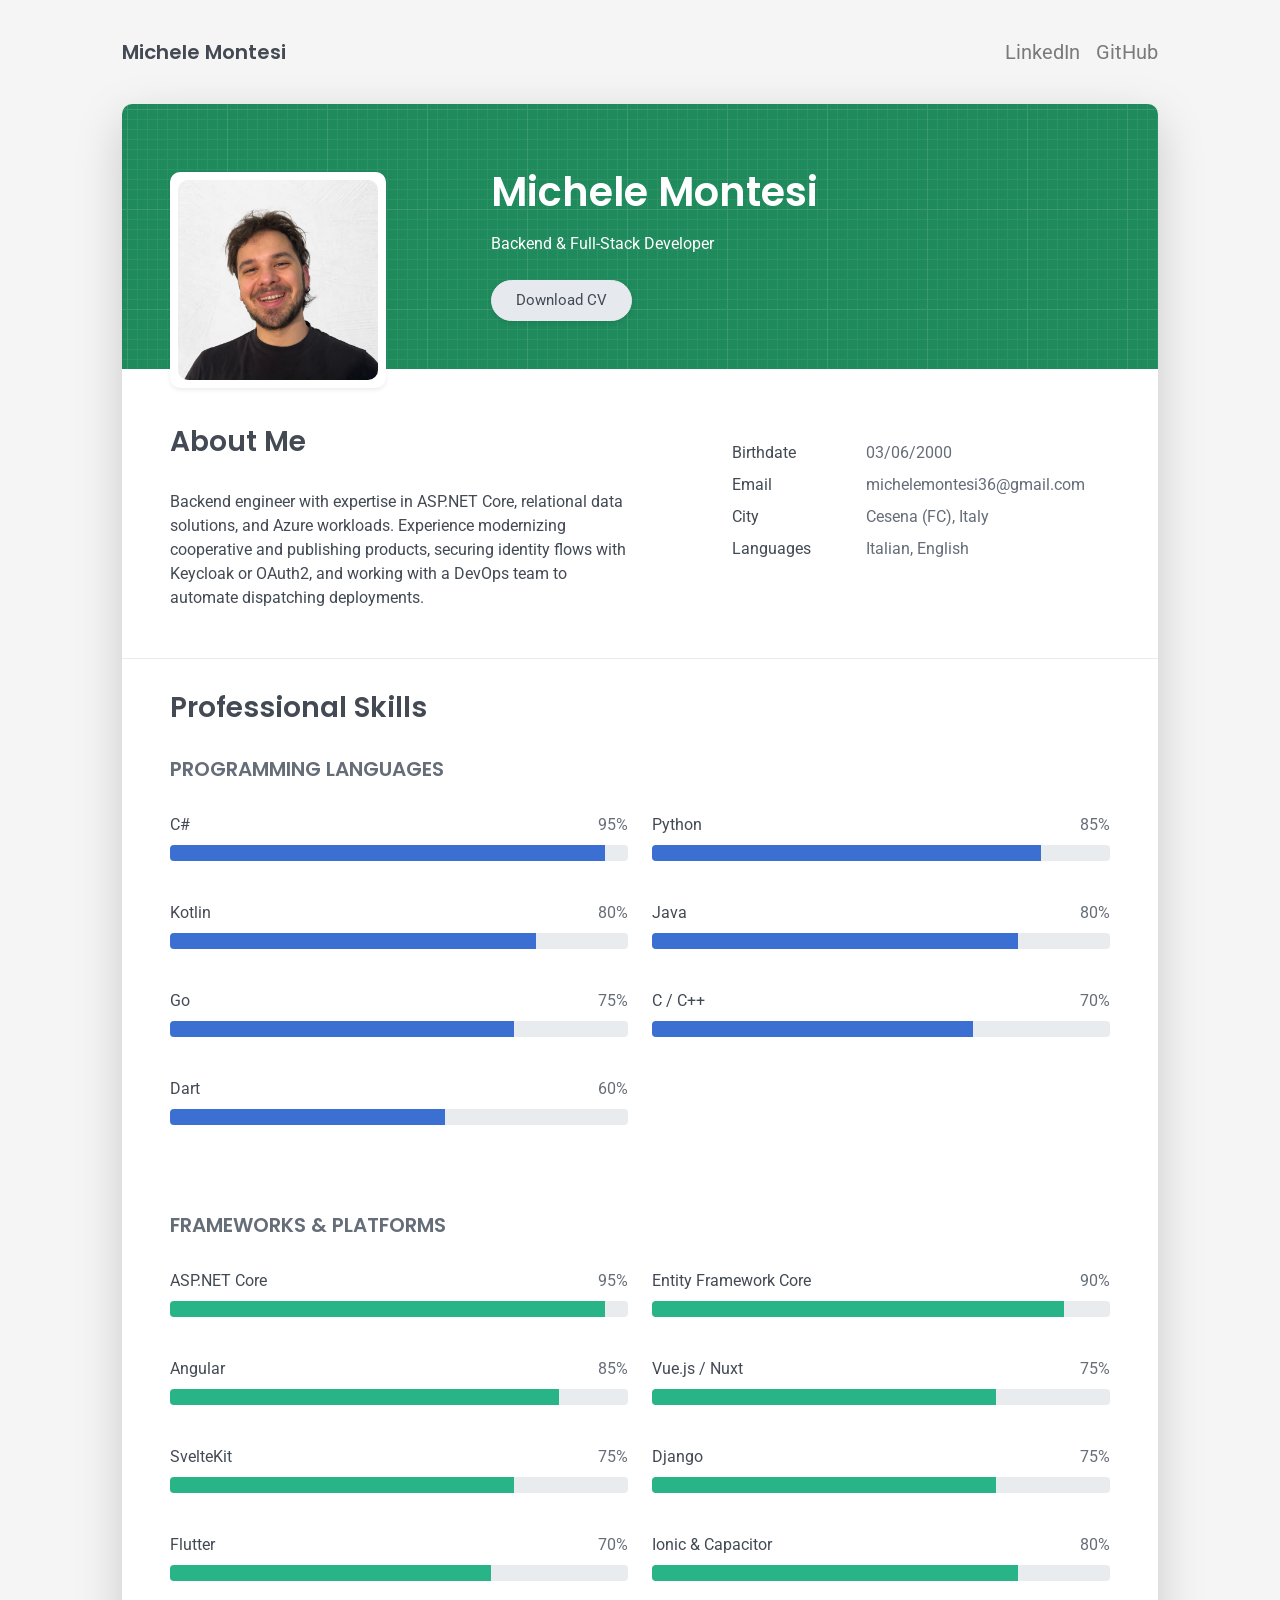
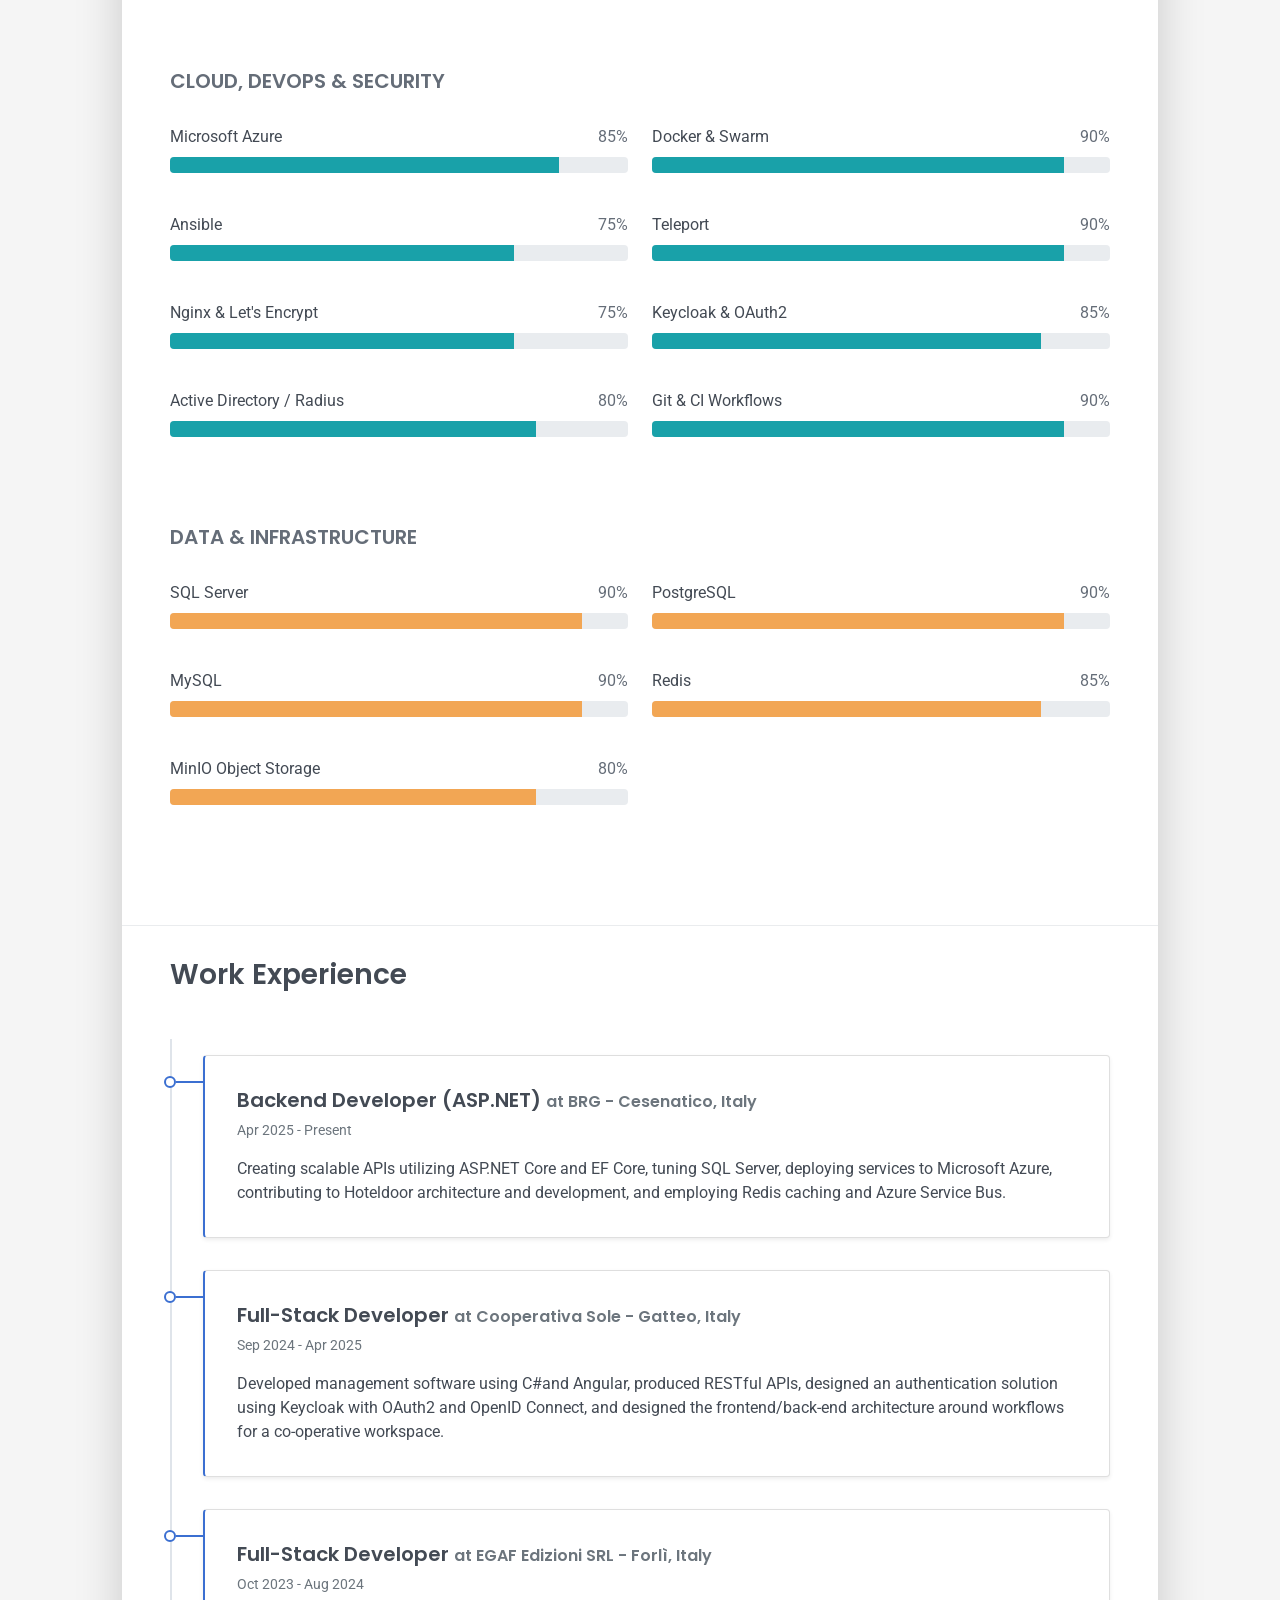
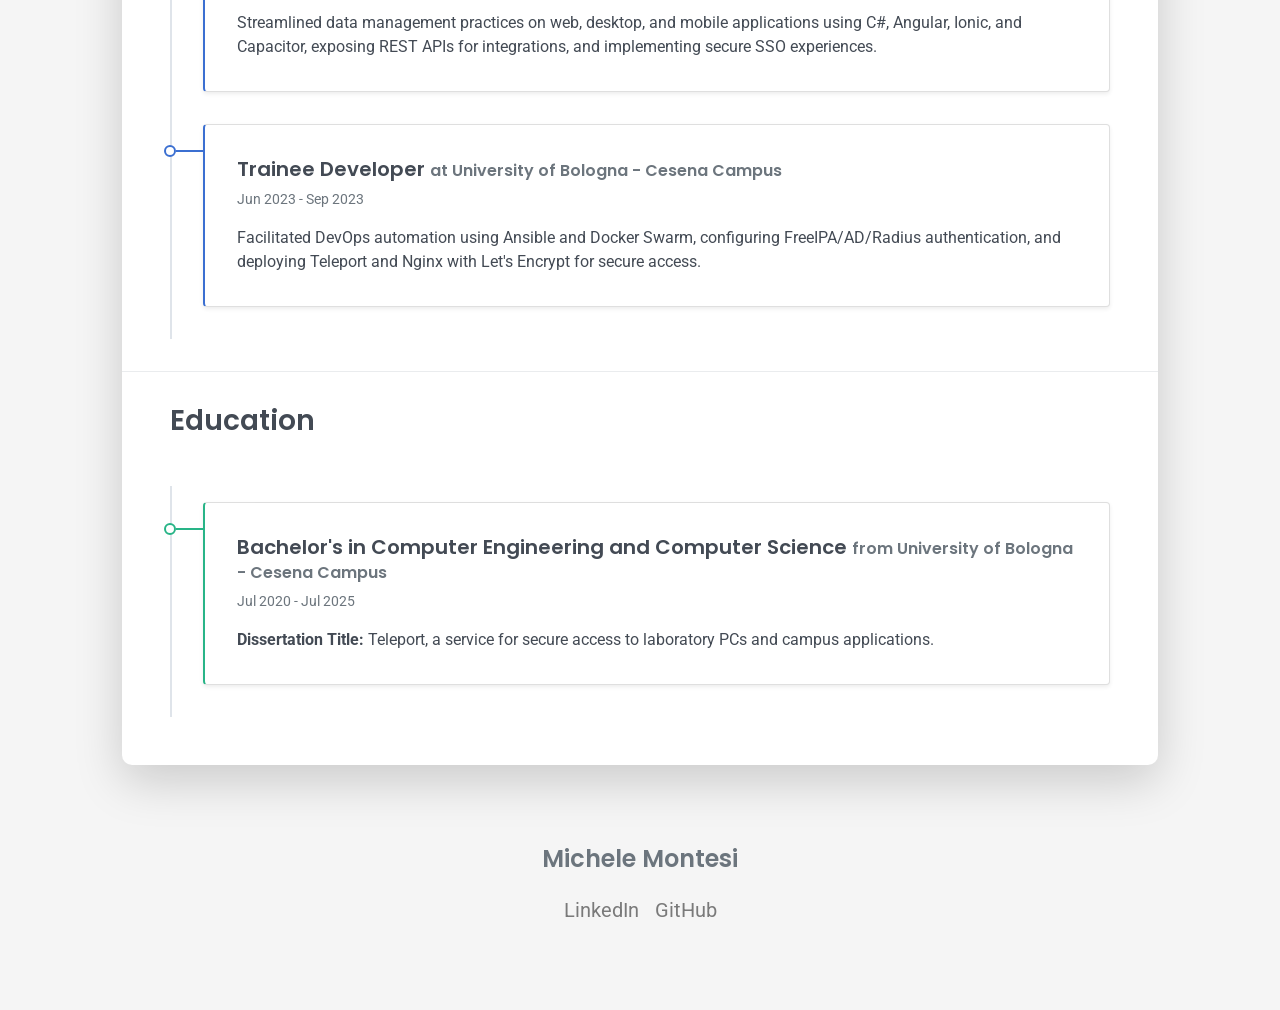
==== commit 36f26cfd: "update cv" ====
--- a/index.html
+++ b/index.html
@@ -1 +1 @@
-<!DOCTYPE html><html  lang="en-US"><head><meta charset="utf-8"><meta name="viewport" content="width=device-width, initial-scale=1"><title>Michele Montesi - Software Engineer</title><link rel="preconnect" href="https://fonts.gstatic.com" crossorigin><link rel="stylesheet" href="https://fonts.googleapis.com/css2?family=Poppins:wght@600&family=Roboto:wght@300;400;500;700&display=swap" media="print" onload="this.media='all'"><link rel="stylesheet" href="/css/font-awesome/css/all.min.css"><link rel="stylesheet" href="/css/bootstrap.min.css"><link rel="stylesheet" href="/css/aos.css"><link rel="stylesheet" href="/css/main.css"><link rel="stylesheet" href="/css/print.css" media="print"><style>.skills-grid[data-v-c0cca244]{-moz-column-count:2;column-count:2;-moz-column-gap:2rem;column-gap:2rem}.skill-category[data-v-c0cca244]{-moz-column-break-inside:avoid;break-inside:avoid;display:inline-block;margin-bottom:1rem;width:100%}@media(max-width:992px){.skills-grid[data-v-c0cca244]{-moz-column-count:1;column-count:1}}</style><link rel="stylesheet" href="/_nuxt/entry.B_GrVDJI.css" crossorigin><link rel="preload" as="style" href="https://fonts.googleapis.com/css2?family=Poppins:wght@600&family=Roboto:wght@300;400;500;700&display=swap"><link rel="preload" as="fetch" crossorigin="anonymous" href="/_payload.json?0124cfe6-6b7f-4086-8cff-99d30d3efa10"><link rel="modulepreload" as="script" crossorigin href="/_nuxt/B2dljmcD.js"><link rel="preload" as="fetch" fetchpriority="low" crossorigin="anonymous" href="/_nuxt/builds/meta/0124cfe6-6b7f-4086-8cff-99d30d3efa10.json"><link rel="icon" type="image/x-icon" href="/favicon.ico"><meta name="description" content="Resume and portfolio of Michele Montesi, backend & full-stack developer focused on ASP.NET Core, Azure, and secure identity flows."><meta property="og:title" content="Michele Montesi - Backend & Full-Stack Developer"><meta property="og:description" content="Explore Michele Montesi's experience across ASP.NET Core, Angular, Azure, and Keycloak/OAuth2 projects."><meta property="og:type" content="website"><meta property="og:url" content="https://michelemontesi.uk"><meta property="og:image" content="https://michelemontesi.uk/images/avatar.png"><meta name="twitter:card" content="summary_large_image"><meta name="twitter:title" content="Michele Montesi - Backend & Full-Stack Developer"><meta name="twitter:description" content="Resume snapshot with skills in ASP.NET Core, Azure, Angular, and secure identity platforms."><meta name="twitter:image" content="https://michelemontesi.uk/images/avatar.png"><noscript><style>[data-aos]{opacity:1!important;transform:translate(0) scale(1)!important;}</style></noscript><script type="module" src="/_nuxt/B2dljmcD.js" crossorigin></script></head><body><div id="__nuxt"><div id="top" data-v-c0cca244><header class="d-print-none" data-v-c0cca244><div class="container text-center text-lg-left" data-v-c0cca244><div class="py-3 clearfix" data-v-c0cca244><h1 class="site-title mb-0" data-v-c0cca244>Michele Montesi</h1><div class="site-nav" data-v-c0cca244><nav role="navigation" data-v-c0cca244><ul class="nav justify-content-center" data-v-c0cca244><!--[--><li class="nav-item" data-v-c0cca244><a class="nav-link" href="https://www.linkedin.com/in/michele-montesi-0b4312291" title="LinkedIn" target="_blank" rel="noreferrer" data-v-c0cca244><i class="fab fa-linkedin" data-v-c0cca244></i><span class="menu-title sr-only" data-v-c0cca244>LinkedIn</span></a></li><li class="nav-item" data-v-c0cca244><a class="nav-link" href="https://github.com/MicheleMontesi" title="GitHub" target="_blank" rel="noreferrer" data-v-c0cca244><i class="fab fa-github" data-v-c0cca244></i><span class="menu-title sr-only" data-v-c0cca244>GitHub</span></a></li><!--]--></ul></nav></div></div></div></header><div class="page-content" data-v-c0cca244><div class="container" data-v-c0cca244><div class="cover shadow-lg bg-white" data-v-c0cca244><div class="cover-bg p-3 p-lg-4 text-white" data-v-c0cca244><div class="row" data-v-c0cca244><div class="col-lg-4 col-md-5" data-v-c0cca244><div class="avatar hover-effect bg-white shadow-sm p-1" data-v-c0cca244><img src="/images/avatar.png" width="200" height="200" alt="Profile avatar" data-v-c0cca244></div></div><div class="col-lg-8 col-md-7 text-center text-md-start" data-v-c0cca244><h2 class="h1 mt-2" data-aos="fade-left" data-aos-delay="0" data-v-c0cca244>Michele Montesi</h2><p data-aos="fade-left" data-aos-delay="100" data-v-c0cca244>Backend &amp; Full-Stack Developer</p><div class="d-print-none" data-aos="fade-left" data-aos-delay="200" data-v-c0cca244><a class="btn btn-light text-dark shadow-sm mt-1 me-1" href="/michele-montesi-resume.pdf" target="_blank" rel="noreferrer" data-v-c0cca244> Download CV </a></div></div></div></div><div class="about-section pt-4 px-3 px-lg-4 mt-1" data-v-c0cca244><div class="row" data-v-c0cca244><div class="col-md-6" data-v-c0cca244><h2 class="h3 mb-3" data-v-c0cca244>About Me</h2><p data-v-c0cca244>Backend engineer with expertise in ASP.NET Core, relational data solutions, and Azure workloads. Experience modernizing cooperative and publishing products, securing identity flows with Keycloak or OAuth2, and working with a DevOps team to automate dispatching deployments.</p></div><div class="col-md-6 col-lg-5 offset-lg-1" data-v-c0cca244><div class="row mt-2" data-v-c0cca244><!--[--><!--[--><div class="col-sm-4" data-v-c0cca244><div class="pb-1" data-v-c0cca244>Birthdate</div></div><div class="col-sm-8" data-v-c0cca244><div class="pb-1 text-secondary" data-v-c0cca244>03/06/2000</div></div><!--]--><!--[--><div class="col-sm-4" data-v-c0cca244><div class="pb-1" data-v-c0cca244>Email</div></div><div class="col-sm-8" data-v-c0cca244><div class="pb-1 text-secondary" data-v-c0cca244>michelemontesi36@gmail.com</div></div><!--]--><!--[--><div class="col-sm-4" data-v-c0cca244><div class="pb-1" data-v-c0cca244>City</div></div><div class="col-sm-8" data-v-c0cca244><div class="pb-1 text-secondary" data-v-c0cca244>Cesena (FC), Italy</div></div><!--]--><!--[--><div class="col-sm-4" data-v-c0cca244><div class="pb-1" data-v-c0cca244>Languages</div></div><div class="col-sm-8" data-v-c0cca244><div class="pb-1 text-secondary" data-v-c0cca244>Italian, English</div></div><!--]--><!--]--></div></div></div></div><hr class="d-print-none" data-v-c0cca244><div class="skills-section px-3 px-lg-4" data-v-c0cca244><h2 class="h3 mb-3" data-v-c0cca244>Professional Skills</h2><!--[--><div class="skill-category mb-4" data-v-c0cca244><h3 class="h5 text-uppercase text-secondary mb-3" data-v-c0cca244>Programming Languages</h3><div class="row" data-v-c0cca244><!--[--><div class="col-md-6 mb-3" data-v-c0cca244><div class="d-flex justify-content-between" data-v-c0cca244><span data-v-c0cca244>C#</span><span class="text-secondary" data-v-c0cca244>95%</span></div><div class="progress my-1" data-v-c0cca244><div class="bg-primary progress-bar" role="progressbar" data-aos="zoom-in-right" data-aos-anchor=".skills-section" data-aos-delay="100" style="width:95%;" aria-valuenow="95" aria-valuemin="0" aria-valuemax="100" data-v-c0cca244></div></div></div><div class="col-md-6 mb-3" data-v-c0cca244><div class="d-flex justify-content-between" data-v-c0cca244><span data-v-c0cca244>Python</span><span class="text-secondary" data-v-c0cca244>85%</span></div><div class="progress my-1" data-v-c0cca244><div class="bg-primary progress-bar" role="progressbar" data-aos="zoom-in-right" data-aos-anchor=".skills-section" data-aos-delay="150" style="width:85%;" aria-valuenow="85" aria-valuemin="0" aria-valuemax="100" data-v-c0cca244></div></div></div><div class="col-md-6 mb-3" data-v-c0cca244><div class="d-flex justify-content-between" data-v-c0cca244><span data-v-c0cca244>Kotlin</span><span class="text-secondary" data-v-c0cca244>80%</span></div><div class="progress my-1" data-v-c0cca244><div class="bg-primary progress-bar" role="progressbar" data-aos="zoom-in-right" data-aos-anchor=".skills-section" data-aos-delay="200" style="width:80%;" aria-valuenow="80" aria-valuemin="0" aria-valuemax="100" data-v-c0cca244></div></div></div><div class="col-md-6 mb-3" data-v-c0cca244><div class="d-flex justify-content-between" data-v-c0cca244><span data-v-c0cca244>Java</span><span class="text-secondary" data-v-c0cca244>80%</span></div><div class="progress my-1" data-v-c0cca244><div class="bg-primary progress-bar" role="progressbar" data-aos="zoom-in-right" data-aos-anchor=".skills-section" data-aos-delay="250" style="width:80%;" aria-valuenow="80" aria-valuemin="0" aria-valuemax="100" data-v-c0cca244></div></div></div><div class="col-md-6 mb-3" data-v-c0cca244><div class="d-flex justify-content-between" data-v-c0cca244><span data-v-c0cca244>Go</span><span class="text-secondary" data-v-c0cca244>75%</span></div><div class="progress my-1" data-v-c0cca244><div class="bg-primary progress-bar" role="progressbar" data-aos="zoom-in-right" data-aos-anchor=".skills-section" data-aos-delay="300" style="width:75%;" aria-valuenow="75" aria-valuemin="0" aria-valuemax="100" data-v-c0cca244></div></div></div><div class="col-md-6 mb-3" data-v-c0cca244><div class="d-flex justify-content-between" data-v-c0cca244><span data-v-c0cca244>C / C++</span><span class="text-secondary" data-v-c0cca244>70%</span></div><div class="progress my-1" data-v-c0cca244><div class="bg-primary progress-bar" role="progressbar" data-aos="zoom-in-right" data-aos-anchor=".skills-section" data-aos-delay="350" style="width:70%;" aria-valuenow="70" aria-valuemin="0" aria-valuemax="100" data-v-c0cca244></div></div></div><div class="col-md-6 mb-3" data-v-c0cca244><div class="d-flex justify-content-between" data-v-c0cca244><span data-v-c0cca244>Dart</span><span class="text-secondary" data-v-c0cca244>60%</span></div><div class="progress my-1" data-v-c0cca244><div class="bg-primary progress-bar" role="progressbar" data-aos="zoom-in-right" data-aos-anchor=".skills-section" data-aos-delay="400" style="width:60%;" aria-valuenow="60" aria-valuemin="0" aria-valuemax="100" data-v-c0cca244></div></div></div><!--]--></div></div><div class="skill-category mb-4" data-v-c0cca244><h3 class="h5 text-uppercase text-secondary mb-3" data-v-c0cca244>Frameworks &amp; Platforms</h3><div class="row" data-v-c0cca244><!--[--><div class="col-md-6 mb-3" data-v-c0cca244><div class="d-flex justify-content-between" data-v-c0cca244><span data-v-c0cca244>ASP.NET Core</span><span class="text-secondary" data-v-c0cca244>95%</span></div><div class="progress my-1" data-v-c0cca244><div class="bg-success progress-bar" role="progressbar" data-aos="zoom-in-right" data-aos-anchor=".skills-section" data-aos-delay="100" style="width:95%;" aria-valuenow="95" aria-valuemin="0" aria-valuemax="100" data-v-c0cca244></div></div></div><div class="col-md-6 mb-3" data-v-c0cca244><div class="d-flex justify-content-between" data-v-c0cca244><span data-v-c0cca244>Entity Framework Core</span><span class="text-secondary" data-v-c0cca244>90%</span></div><div class="progress my-1" data-v-c0cca244><div class="bg-success progress-bar" role="progressbar" data-aos="zoom-in-right" data-aos-anchor=".skills-section" data-aos-delay="150" style="width:90%;" aria-valuenow="90" aria-valuemin="0" aria-valuemax="100" data-v-c0cca244></div></div></div><div class="col-md-6 mb-3" data-v-c0cca244><div class="d-flex justify-content-between" data-v-c0cca244><span data-v-c0cca244>Angular</span><span class="text-secondary" data-v-c0cca244>85%</span></div><div class="progress my-1" data-v-c0cca244><div class="bg-success progress-bar" role="progressbar" data-aos="zoom-in-right" data-aos-anchor=".skills-section" data-aos-delay="200" style="width:85%;" aria-valuenow="85" aria-valuemin="0" aria-valuemax="100" data-v-c0cca244></div></div></div><div class="col-md-6 mb-3" data-v-c0cca244><div class="d-flex justify-content-between" data-v-c0cca244><span data-v-c0cca244>Vue.js / Nuxt</span><span class="text-secondary" data-v-c0cca244>75%</span></div><div class="progress my-1" data-v-c0cca244><div class="bg-success progress-bar" role="progressbar" data-aos="zoom-in-right" data-aos-anchor=".skills-section" data-aos-delay="250" style="width:75%;" aria-valuenow="75" aria-valuemin="0" aria-valuemax="100" data-v-c0cca244></div></div></div><div class="col-md-6 mb-3" data-v-c0cca244><div class="d-flex justify-content-between" data-v-c0cca244><span data-v-c0cca244>SvelteKit</span><span class="text-secondary" data-v-c0cca244>75%</span></div><div class="progress my-1" data-v-c0cca244><div class="bg-success progress-bar" role="progressbar" data-aos="zoom-in-right" data-aos-anchor=".skills-section" data-aos-delay="350" style="width:75%;" aria-valuenow="75" aria-valuemin="0" aria-valuemax="100" data-v-c0cca244></div></div></div><div class="col-md-6 mb-3" data-v-c0cca244><div class="d-flex justify-content-between" data-v-c0cca244><span data-v-c0cca244>Django</span><span class="text-secondary" data-v-c0cca244>75%</span></div><div class="progress my-1" data-v-c0cca244><div class="bg-success progress-bar" role="progressbar" data-aos="zoom-in-right" data-aos-anchor=".skills-section" data-aos-delay="400" style="width:75%;" aria-valuenow="75" aria-valuemin="0" aria-valuemax="100" data-v-c0cca244></div></div></div><div class="col-md-6 mb-3" data-v-c0cca244><div class="d-flex justify-content-between" data-v-c0cca244><span data-v-c0cca244>Flutter</span><span class="text-secondary" data-v-c0cca244>70%</span></div><div class="progress my-1" data-v-c0cca244><div class="bg-success progress-bar" role="progressbar" data-aos="zoom-in-right" data-aos-anchor=".skills-section" data-aos-delay="450" style="width:70%;" aria-valuenow="70" aria-valuemin="0" aria-valuemax="100" data-v-c0cca244></div></div></div><div class="col-md-6 mb-3" data-v-c0cca244><div class="d-flex justify-content-between" data-v-c0cca244><span data-v-c0cca244>Ionic &amp; Capacitor</span><span class="text-secondary" data-v-c0cca244>80%</span></div><div class="progress my-1" data-v-c0cca244><div class="bg-success progress-bar" role="progressbar" data-aos="zoom-in-right" data-aos-anchor=".skills-section" data-aos-delay="500" style="width:80%;" aria-valuenow="80" aria-valuemin="0" aria-valuemax="100" data-v-c0cca244></div></div></div><!--]--></div></div><div class="skill-category mb-4" data-v-c0cca244><h3 class="h5 text-uppercase text-secondary mb-3" data-v-c0cca244>Cloud, DevOps &amp; Security</h3><div class="row" data-v-c0cca244><!--[--><div class="col-md-6 mb-3" data-v-c0cca244><div class="d-flex justify-content-between" data-v-c0cca244><span data-v-c0cca244>Microsoft Azure</span><span class="text-secondary" data-v-c0cca244>85%</span></div><div class="progress my-1" data-v-c0cca244><div class="bg-info progress-bar" role="progressbar" data-aos="zoom-in-right" data-aos-anchor=".skills-section" data-aos-delay="100" style="width:85%;" aria-valuenow="85" aria-valuemin="0" aria-valuemax="100" data-v-c0cca244></div></div></div><div class="col-md-6 mb-3" data-v-c0cca244><div class="d-flex justify-content-between" data-v-c0cca244><span data-v-c0cca244>Docker &amp; Swarm</span><span class="text-secondary" data-v-c0cca244>90%</span></div><div class="progress my-1" data-v-c0cca244><div class="bg-info progress-bar" role="progressbar" data-aos="zoom-in-right" data-aos-anchor=".skills-section" data-aos-delay="150" style="width:90%;" aria-valuenow="90" aria-valuemin="0" aria-valuemax="100" data-v-c0cca244></div></div></div><div class="col-md-6 mb-3" data-v-c0cca244><div class="d-flex justify-content-between" data-v-c0cca244><span data-v-c0cca244>Ansible</span><span class="text-secondary" data-v-c0cca244>75%</span></div><div class="progress my-1" data-v-c0cca244><div class="bg-info progress-bar" role="progressbar" data-aos="zoom-in-right" data-aos-anchor=".skills-section" data-aos-delay="200" style="width:75%;" aria-valuenow="75" aria-valuemin="0" aria-valuemax="100" data-v-c0cca244></div></div></div><div class="col-md-6 mb-3" data-v-c0cca244><div class="d-flex justify-content-between" data-v-c0cca244><span data-v-c0cca244>Teleport</span><span class="text-secondary" data-v-c0cca244>90%</span></div><div class="progress my-1" data-v-c0cca244><div class="bg-info progress-bar" role="progressbar" data-aos="zoom-in-right" data-aos-anchor=".skills-section" data-aos-delay="250" style="width:90%;" aria-valuenow="90" aria-valuemin="0" aria-valuemax="100" data-v-c0cca244></div></div></div><div class="col-md-6 mb-3" data-v-c0cca244><div class="d-flex justify-content-between" data-v-c0cca244><span data-v-c0cca244>Nginx &amp; Let&#39;s Encrypt</span><span class="text-secondary" data-v-c0cca244>75%</span></div><div class="progress my-1" data-v-c0cca244><div class="bg-info progress-bar" role="progressbar" data-aos="zoom-in-right" data-aos-anchor=".skills-section" data-aos-delay="300" style="width:75%;" aria-valuenow="75" aria-valuemin="0" aria-valuemax="100" data-v-c0cca244></div></div></div><div class="col-md-6 mb-3" data-v-c0cca244><div class="d-flex justify-content-between" data-v-c0cca244><span data-v-c0cca244>Keycloak &amp; OAuth2</span><span class="text-secondary" data-v-c0cca244>85%</span></div><div class="progress my-1" data-v-c0cca244><div class="bg-info progress-bar" role="progressbar" data-aos="zoom-in-right" data-aos-anchor=".skills-section" data-aos-delay="400" style="width:85%;" aria-valuenow="85" aria-valuemin="0" aria-valuemax="100" data-v-c0cca244></div></div></div><div class="col-md-6 mb-3" data-v-c0cca244><div class="d-flex justify-content-between" data-v-c0cca244><span data-v-c0cca244>Active Directory / Radius</span><span class="text-secondary" data-v-c0cca244>80%</span></div><div class="progress my-1" data-v-c0cca244><div class="bg-info progress-bar" role="progressbar" data-aos="zoom-in-right" data-aos-anchor=".skills-section" data-aos-delay="350" style="width:80%;" aria-valuenow="80" aria-valuemin="0" aria-valuemax="100" data-v-c0cca244></div></div></div><div class="col-md-6 mb-3" data-v-c0cca244><div class="d-flex justify-content-between" data-v-c0cca244><span data-v-c0cca244>Git &amp; CI Workflows</span><span class="text-secondary" data-v-c0cca244>90%</span></div><div class="progress my-1" data-v-c0cca244><div class="bg-info progress-bar" role="progressbar" data-aos="zoom-in-right" data-aos-anchor=".skills-section" data-aos-delay="400" style="width:90%;" aria-valuenow="90" aria-valuemin="0" aria-valuemax="100" data-v-c0cca244></div></div></div><!--]--></div></div><div class="skill-category mb-4" data-v-c0cca244><h3 class="h5 text-uppercase text-secondary mb-3" data-v-c0cca244>Data &amp; Infrastructure</h3><div class="row" data-v-c0cca244><!--[--><div class="col-md-6 mb-3" data-v-c0cca244><div class="d-flex justify-content-between" data-v-c0cca244><span data-v-c0cca244>SQL Server</span><span class="text-secondary" data-v-c0cca244>90%</span></div><div class="progress my-1" data-v-c0cca244><div class="bg-warning progress-bar" role="progressbar" data-aos="zoom-in-right" data-aos-anchor=".skills-section" data-aos-delay="100" style="width:90%;" aria-valuenow="90" aria-valuemin="0" aria-valuemax="100" data-v-c0cca244></div></div></div><div class="col-md-6 mb-3" data-v-c0cca244><div class="d-flex justify-content-between" data-v-c0cca244><span data-v-c0cca244>PostgreSQL</span><span class="text-secondary" data-v-c0cca244>90%</span></div><div class="progress my-1" data-v-c0cca244><div class="bg-warning progress-bar" role="progressbar" data-aos="zoom-in-right" data-aos-anchor=".skills-section" data-aos-delay="150" style="width:90%;" aria-valuenow="90" aria-valuemin="0" aria-valuemax="100" data-v-c0cca244></div></div></div><div class="col-md-6 mb-3" data-v-c0cca244><div class="d-flex justify-content-between" data-v-c0cca244><span data-v-c0cca244>MySQL</span><span class="text-secondary" data-v-c0cca244>90%</span></div><div class="progress my-1" data-v-c0cca244><div class="bg-warning progress-bar" role="progressbar" data-aos="zoom-in-right" data-aos-anchor=".skills-section" data-aos-delay="200" style="width:90%;" aria-valuenow="90" aria-valuemin="0" aria-valuemax="100" data-v-c0cca244></div></div></div><div class="col-md-6 mb-3" data-v-c0cca244><div class="d-flex justify-content-between" data-v-c0cca244><span data-v-c0cca244>Redis</span><span class="text-secondary" data-v-c0cca244>85%</span></div><div class="progress my-1" data-v-c0cca244><div class="bg-warning progress-bar" role="progressbar" data-aos="zoom-in-right" data-aos-anchor=".skills-section" data-aos-delay="250" style="width:85%;" aria-valuenow="85" aria-valuemin="0" aria-valuemax="100" data-v-c0cca244></div></div></div><div class="col-md-6 mb-3" data-v-c0cca244><div class="d-flex justify-content-between" data-v-c0cca244><span data-v-c0cca244>MinIO Object Storage</span><span class="text-secondary" data-v-c0cca244>80%</span></div><div class="progress my-1" data-v-c0cca244><div class="bg-warning progress-bar" role="progressbar" data-aos="zoom-in-right" data-aos-anchor=".skills-section" data-aos-delay="300" style="width:80%;" aria-valuenow="80" aria-valuemin="0" aria-valuemax="100" data-v-c0cca244></div></div></div><!--]--></div></div><!--]--></div><hr class="d-print-none" data-v-c0cca244><div class="work-experience-section px-3 px-lg-4" data-v-c0cca244><h2 class="h3 mb-4" data-v-c0cca244>Work Experience</h2><div class="timeline" data-v-c0cca244><!--[--><div class="timeline-card timeline-card-primary card shadow-sm" data-v-c0cca244><div class="card-body" data-v-c0cca244><div class="h5 mb-1" data-v-c0cca244>Backend Developer (ASP.NET) <span class="text-muted h6" data-v-c0cca244>at BRG - Cesenatico, Italy</span></div><div class="text-muted text-small mb-2" data-v-c0cca244>Apr 2025 - Present</div><div data-v-c0cca244>Creating scalable APIs utilizing ASP.NET Core and EF Core, tuning SQL Server, deploying services to Microsoft Azure, and employing Redis caching, Azure Service Bus, and .NET 8 architectural enhancements.</div></div></div><div class="timeline-card timeline-card-primary card shadow-sm" data-v-c0cca244><div class="card-body" data-v-c0cca244><div class="h5 mb-1" data-v-c0cca244>Full-Stack Developer <span class="text-muted h6" data-v-c0cca244>at Cooperativa Sole - Gatteo, Italy</span></div><div class="text-muted text-small mb-2" data-v-c0cca244>Sep 2024 - Apr 2025</div><div data-v-c0cca244>Developed management software using C#and Angular, produced RESTful APIs, designed an authentication solution using Keycloak with OAuth2 and OpenID Connect, and designed the frontend/back-end architecture around workflows for a co-operative workspace.</div></div></div><div class="timeline-card timeline-card-primary card shadow-sm" data-v-c0cca244><div class="card-body" data-v-c0cca244><div class="h5 mb-1" data-v-c0cca244>Full-Stack Developer <span class="text-muted h6" data-v-c0cca244>at EGAF Edizioni SRL - Forlì, Italy</span></div><div class="text-muted text-small mb-2" data-v-c0cca244>Oct 2023 - Aug 2024</div><div data-v-c0cca244>Streamlined data management practices on web, desktop, and mobile applications using C#, Angular, Ionic, and Capacitor, exposing REST APIs for integrations, and implementing secure SSO experiences.</div></div></div><div class="timeline-card timeline-card-primary card shadow-sm" data-v-c0cca244><div class="card-body" data-v-c0cca244><div class="h5 mb-1" data-v-c0cca244>Trainee Developer <span class="text-muted h6" data-v-c0cca244>at University of Bologna - Cesena Campus</span></div><div class="text-muted text-small mb-2" data-v-c0cca244>Jun 2023 - Sep 2023</div><div data-v-c0cca244>Facilitated DevOps automation using Ansible and Docker Swarm, configuring FreeIPA/AD/Radius authentication, and deploying Teleport and Nginx with Let&#39;s Encrypt for secure access.</div></div></div><!--]--></div></div><hr class="d-print-none" data-v-c0cca244><div class="page-break" data-v-c0cca244></div><div class="education-section px-3 px-lg-4 pb-4" data-v-c0cca244><h2 class="h3 mb-4" data-v-c0cca244>Education</h2><div class="timeline" data-v-c0cca244><!--[--><div class="timeline-card timeline-card-success card shadow-sm" data-v-c0cca244><div class="card-body" data-v-c0cca244><div class="h5 mb-1" data-v-c0cca244>Bachelor&#39;s in Computer Engineering and Computer Science <span class="text-muted h6" data-v-c0cca244>from University of Bologna - Cesena Campus</span></div><div class="text-muted text-small mb-2" data-v-c0cca244>Jul 2020 - Jul 2025</div><div data-v-c0cca244><strong data-v-c0cca244>Dissertation Title:</strong> Teleport, a service for secure access to laboratory PCs and campus applications.</div></div></div><!--]--></div></div></div></div></div><footer class="pt-4 pb-4 text-muted text-center d-print-none" data-v-c0cca244><div class="container" data-v-c0cca244><div class="my-3" data-v-c0cca244><div class="h4" data-v-c0cca244>Michele Montesi</div><div class="footer-nav" data-v-c0cca244><nav role="navigation" data-v-c0cca244><ul class="nav justify-content-center" data-v-c0cca244><!--[--><li class="nav-item" data-v-c0cca244><a class="nav-link" href="https://www.linkedin.com/in/michele-montesi-0b4312291" title="LinkedIn" target="_blank" rel="noreferrer" data-v-c0cca244><i class="fab fa-linkedin" data-v-c0cca244></i><span class="menu-title sr-only" data-v-c0cca244>LinkedIn</span></a></li><li class="nav-item" data-v-c0cca244><a class="nav-link" href="https://github.com/MicheleMontesi" title="GitHub" target="_blank" rel="noreferrer" data-v-c0cca244><i class="fab fa-github" data-v-c0cca244></i><span class="menu-title sr-only" data-v-c0cca244>GitHub</span></a></li><!--]--></ul></nav></div></div></div></footer><div data-v-c0cca244></div></div></div><div id="teleports"></div><script type="application/json" data-nuxt-data="nuxt-app" data-ssr="true" id="__NUXT_DATA__" data-src="/_payload.json?0124cfe6-6b7f-4086-8cff-99d30d3efa10">[{"state":1,"once":3,"_errors":4,"serverRendered":6,"path":7,"prerenderedAt":8},["Reactive",2],{},["Set"],["ShallowReactive",5],{},true,"/",1763467605357]</script><script>window.__NUXT__={};window.__NUXT__.config={public:{},app:{baseURL:"/",buildId:"0124cfe6-6b7f-4086-8cff-99d30d3efa10",buildAssetsDir:"/_nuxt/",cdnURL:""}}</script></body></html>+<!DOCTYPE html><html  lang="en-US"><head><meta charset="utf-8"><meta name="viewport" content="width=device-width, initial-scale=1"><title>Michele Montesi - Software Engineer</title><link rel="preconnect" href="https://fonts.gstatic.com" crossorigin><link rel="stylesheet" href="https://fonts.googleapis.com/css2?family=Poppins:wght@600&family=Roboto:wght@300;400;500;700&display=swap" media="print" onload="this.media='all'"><link rel="stylesheet" href="/css/font-awesome/css/all.min.css"><link rel="stylesheet" href="/css/bootstrap.min.css"><link rel="stylesheet" href="/css/aos.css"><link rel="stylesheet" href="/css/main.css"><link rel="stylesheet" href="/css/print.css" media="print"><style>.skills-grid[data-v-c8f4d3bc]{-moz-column-count:2;column-count:2;-moz-column-gap:2rem;column-gap:2rem}.skill-category[data-v-c8f4d3bc]{-moz-column-break-inside:avoid;break-inside:avoid;display:inline-block;margin-bottom:1rem;width:100%}@media(max-width:992px){.skills-grid[data-v-c8f4d3bc]{-moz-column-count:1;column-count:1}}</style><link rel="stylesheet" href="/_nuxt/entry.npKGhv01.css" crossorigin><link rel="preload" as="style" href="https://fonts.googleapis.com/css2?family=Poppins:wght@600&family=Roboto:wght@300;400;500;700&display=swap"><link rel="preload" as="fetch" crossorigin="anonymous" href="/_payload.json?e3347eec-c43b-4fe9-84d0-47f1a1a4610d"><link rel="modulepreload" as="script" crossorigin href="/_nuxt/C7hCmYwX.js"><link rel="preload" as="fetch" fetchpriority="low" crossorigin="anonymous" href="/_nuxt/builds/meta/e3347eec-c43b-4fe9-84d0-47f1a1a4610d.json"><link rel="icon" type="image/x-icon" href="/favicon.ico"><meta name="description" content="Resume and portfolio of Michele Montesi, backend & full-stack developer focused on ASP.NET Core, Azure, and secure identity flows."><meta property="og:title" content="Michele Montesi - Backend & Full-Stack Developer"><meta property="og:description" content="Explore Michele Montesi's experience across ASP.NET Core, Angular, Azure, and Keycloak/OAuth2 projects."><meta property="og:type" content="website"><meta property="og:url" content="https://michelemontesi.com"><meta property="og:image" content="https://michelemontesi.com/images/avatar.png"><meta name="twitter:card" content="summary_large_image"><meta name="twitter:title" content="Michele Montesi - Backend & Full-Stack Developer"><meta name="twitter:description" content="Resume snapshot with skills in ASP.NET Core, Azure, Angular, and secure identity platforms."><meta name="twitter:image" content="https://michelemontesi.com/images/avatar.png"><noscript><style>[data-aos]{opacity:1!important;transform:translate(0) scale(1)!important;}</style></noscript><script type="module" src="/_nuxt/C7hCmYwX.js" crossorigin></script></head><body><div id="__nuxt"><div id="top" data-v-c8f4d3bc><header class="d-print-none" data-v-c8f4d3bc><div class="container text-center text-lg-left" data-v-c8f4d3bc><div class="py-3 clearfix" data-v-c8f4d3bc><h1 class="site-title mb-0" data-v-c8f4d3bc>Michele Montesi</h1><div class="site-nav" data-v-c8f4d3bc><nav role="navigation" data-v-c8f4d3bc><ul class="nav justify-content-center" data-v-c8f4d3bc><!--[--><li class="nav-item" data-v-c8f4d3bc><a class="nav-link" href="https://www.linkedin.com/in/michele-montesi-0b4312291" title="LinkedIn" target="_blank" rel="noreferrer" data-v-c8f4d3bc><i class="fab fa-linkedin" data-v-c8f4d3bc></i><span class="menu-title sr-only" data-v-c8f4d3bc>LinkedIn</span></a></li><li class="nav-item" data-v-c8f4d3bc><a class="nav-link" href="https://github.com/MicheleMontesi" title="GitHub" target="_blank" rel="noreferrer" data-v-c8f4d3bc><i class="fab fa-github" data-v-c8f4d3bc></i><span class="menu-title sr-only" data-v-c8f4d3bc>GitHub</span></a></li><!--]--></ul></nav></div></div></div></header><div class="page-content" data-v-c8f4d3bc><div class="container" data-v-c8f4d3bc><div class="cover shadow-lg bg-white" data-v-c8f4d3bc><div class="cover-bg p-3 p-lg-4 text-white" data-v-c8f4d3bc><div class="row" data-v-c8f4d3bc><div class="col-lg-4 col-md-5" data-v-c8f4d3bc><div class="avatar hover-effect bg-white shadow-sm p-1" data-v-c8f4d3bc><img src="/images/avatar.png" width="200" height="200" alt="Profile avatar" data-v-c8f4d3bc></div></div><div class="col-lg-8 col-md-7 text-center text-md-start" data-v-c8f4d3bc><h2 class="h1 mt-2" data-aos="fade-left" data-aos-delay="0" data-v-c8f4d3bc>Michele Montesi</h2><p data-aos="fade-left" data-aos-delay="100" data-v-c8f4d3bc>Backend &amp; Full-Stack Developer</p><div class="d-print-none" data-aos="fade-left" data-aos-delay="200" data-v-c8f4d3bc><a class="btn btn-light text-dark shadow-sm mt-1 me-1" href="/michele-montesi-resume.pdf" target="_blank" rel="noreferrer" data-v-c8f4d3bc> Download CV </a></div></div></div></div><div class="about-section pt-4 px-3 px-lg-4 mt-1" data-v-c8f4d3bc><div class="row" data-v-c8f4d3bc><div class="col-md-6" data-v-c8f4d3bc><h2 class="h3 mb-3" data-v-c8f4d3bc>About Me</h2><p data-v-c8f4d3bc>Backend engineer with expertise in ASP.NET Core, relational data solutions, and Azure workloads. Experience modernizing cooperative and publishing products, securing identity flows with Keycloak or OAuth2, and working with a DevOps team to automate dispatching deployments.</p></div><div class="col-md-6 col-lg-5 offset-lg-1" data-v-c8f4d3bc><div class="row mt-2" data-v-c8f4d3bc><!--[--><!--[--><div class="col-sm-4" data-v-c8f4d3bc><div class="pb-1" data-v-c8f4d3bc>Birthdate</div></div><div class="col-sm-8" data-v-c8f4d3bc><div class="pb-1 text-secondary" data-v-c8f4d3bc>03/06/2000</div></div><!--]--><!--[--><div class="col-sm-4" data-v-c8f4d3bc><div class="pb-1" data-v-c8f4d3bc>Email</div></div><div class="col-sm-8" data-v-c8f4d3bc><div class="pb-1 text-secondary" data-v-c8f4d3bc>michelemontesi36@gmail.com</div></div><!--]--><!--[--><div class="col-sm-4" data-v-c8f4d3bc><div class="pb-1" data-v-c8f4d3bc>City</div></div><div class="col-sm-8" data-v-c8f4d3bc><div class="pb-1 text-secondary" data-v-c8f4d3bc>Cesena (FC), Italy</div></div><!--]--><!--[--><div class="col-sm-4" data-v-c8f4d3bc><div class="pb-1" data-v-c8f4d3bc>Languages</div></div><div class="col-sm-8" data-v-c8f4d3bc><div class="pb-1 text-secondary" data-v-c8f4d3bc>Italian, English</div></div><!--]--><!--]--></div></div></div></div><hr class="d-print-none" data-v-c8f4d3bc><div class="skills-section px-3 px-lg-4" data-v-c8f4d3bc><h2 class="h3 mb-3" data-v-c8f4d3bc>Professional Skills</h2><!--[--><div class="skill-category mb-4" data-v-c8f4d3bc><h3 class="h5 text-uppercase text-secondary mb-3" data-v-c8f4d3bc>Programming Languages</h3><div class="row" data-v-c8f4d3bc><!--[--><div class="col-md-6 mb-3" data-v-c8f4d3bc><div class="d-flex justify-content-between" data-v-c8f4d3bc><span data-v-c8f4d3bc>C#</span><span class="text-secondary" data-v-c8f4d3bc>95%</span></div><div class="progress my-1" data-v-c8f4d3bc><div class="bg-primary progress-bar" role="progressbar" data-aos="zoom-in-right" data-aos-anchor=".skills-section" data-aos-delay="100" style="width:95%;" aria-valuenow="95" aria-valuemin="0" aria-valuemax="100" data-v-c8f4d3bc></div></div></div><div class="col-md-6 mb-3" data-v-c8f4d3bc><div class="d-flex justify-content-between" data-v-c8f4d3bc><span data-v-c8f4d3bc>Python</span><span class="text-secondary" data-v-c8f4d3bc>85%</span></div><div class="progress my-1" data-v-c8f4d3bc><div class="bg-primary progress-bar" role="progressbar" data-aos="zoom-in-right" data-aos-anchor=".skills-section" data-aos-delay="150" style="width:85%;" aria-valuenow="85" aria-valuemin="0" aria-valuemax="100" data-v-c8f4d3bc></div></div></div><div class="col-md-6 mb-3" data-v-c8f4d3bc><div class="d-flex justify-content-between" data-v-c8f4d3bc><span data-v-c8f4d3bc>Kotlin</span><span class="text-secondary" data-v-c8f4d3bc>80%</span></div><div class="progress my-1" data-v-c8f4d3bc><div class="bg-primary progress-bar" role="progressbar" data-aos="zoom-in-right" data-aos-anchor=".skills-section" data-aos-delay="200" style="width:80%;" aria-valuenow="80" aria-valuemin="0" aria-valuemax="100" data-v-c8f4d3bc></div></div></div><div class="col-md-6 mb-3" data-v-c8f4d3bc><div class="d-flex justify-content-between" data-v-c8f4d3bc><span data-v-c8f4d3bc>Java</span><span class="text-secondary" data-v-c8f4d3bc>80%</span></div><div class="progress my-1" data-v-c8f4d3bc><div class="bg-primary progress-bar" role="progressbar" data-aos="zoom-in-right" data-aos-anchor=".skills-section" data-aos-delay="250" style="width:80%;" aria-valuenow="80" aria-valuemin="0" aria-valuemax="100" data-v-c8f4d3bc></div></div></div><div class="col-md-6 mb-3" data-v-c8f4d3bc><div class="d-flex justify-content-between" data-v-c8f4d3bc><span data-v-c8f4d3bc>Go</span><span class="text-secondary" data-v-c8f4d3bc>75%</span></div><div class="progress my-1" data-v-c8f4d3bc><div class="bg-primary progress-bar" role="progressbar" data-aos="zoom-in-right" data-aos-anchor=".skills-section" data-aos-delay="300" style="width:75%;" aria-valuenow="75" aria-valuemin="0" aria-valuemax="100" data-v-c8f4d3bc></div></div></div><div class="col-md-6 mb-3" data-v-c8f4d3bc><div class="d-flex justify-content-between" data-v-c8f4d3bc><span data-v-c8f4d3bc>C / C++</span><span class="text-secondary" data-v-c8f4d3bc>70%</span></div><div class="progress my-1" data-v-c8f4d3bc><div class="bg-primary progress-bar" role="progressbar" data-aos="zoom-in-right" data-aos-anchor=".skills-section" data-aos-delay="350" style="width:70%;" aria-valuenow="70" aria-valuemin="0" aria-valuemax="100" data-v-c8f4d3bc></div></div></div><div class="col-md-6 mb-3" data-v-c8f4d3bc><div class="d-flex justify-content-between" data-v-c8f4d3bc><span data-v-c8f4d3bc>Dart</span><span class="text-secondary" data-v-c8f4d3bc>60%</span></div><div class="progress my-1" data-v-c8f4d3bc><div class="bg-primary progress-bar" role="progressbar" data-aos="zoom-in-right" data-aos-anchor=".skills-section" data-aos-delay="400" style="width:60%;" aria-valuenow="60" aria-valuemin="0" aria-valuemax="100" data-v-c8f4d3bc></div></div></div><!--]--></div></div><div class="skill-category mb-4" data-v-c8f4d3bc><h3 class="h5 text-uppercase text-secondary mb-3" data-v-c8f4d3bc>Frameworks &amp; Platforms</h3><div class="row" data-v-c8f4d3bc><!--[--><div class="col-md-6 mb-3" data-v-c8f4d3bc><div class="d-flex justify-content-between" data-v-c8f4d3bc><span data-v-c8f4d3bc>ASP.NET Core</span><span class="text-secondary" data-v-c8f4d3bc>95%</span></div><div class="progress my-1" data-v-c8f4d3bc><div class="bg-success progress-bar" role="progressbar" data-aos="zoom-in-right" data-aos-anchor=".skills-section" data-aos-delay="100" style="width:95%;" aria-valuenow="95" aria-valuemin="0" aria-valuemax="100" data-v-c8f4d3bc></div></div></div><div class="col-md-6 mb-3" data-v-c8f4d3bc><div class="d-flex justify-content-between" data-v-c8f4d3bc><span data-v-c8f4d3bc>Entity Framework Core</span><span class="text-secondary" data-v-c8f4d3bc>90%</span></div><div class="progress my-1" data-v-c8f4d3bc><div class="bg-success progress-bar" role="progressbar" data-aos="zoom-in-right" data-aos-anchor=".skills-section" data-aos-delay="150" style="width:90%;" aria-valuenow="90" aria-valuemin="0" aria-valuemax="100" data-v-c8f4d3bc></div></div></div><div class="col-md-6 mb-3" data-v-c8f4d3bc><div class="d-flex justify-content-between" data-v-c8f4d3bc><span data-v-c8f4d3bc>Angular</span><span class="text-secondary" data-v-c8f4d3bc>85%</span></div><div class="progress my-1" data-v-c8f4d3bc><div class="bg-success progress-bar" role="progressbar" data-aos="zoom-in-right" data-aos-anchor=".skills-section" data-aos-delay="200" style="width:85%;" aria-valuenow="85" aria-valuemin="0" aria-valuemax="100" data-v-c8f4d3bc></div></div></div><div class="col-md-6 mb-3" data-v-c8f4d3bc><div class="d-flex justify-content-between" data-v-c8f4d3bc><span data-v-c8f4d3bc>Vue.js / Nuxt</span><span class="text-secondary" data-v-c8f4d3bc>75%</span></div><div class="progress my-1" data-v-c8f4d3bc><div class="bg-success progress-bar" role="progressbar" data-aos="zoom-in-right" data-aos-anchor=".skills-section" data-aos-delay="250" style="width:75%;" aria-valuenow="75" aria-valuemin="0" aria-valuemax="100" data-v-c8f4d3bc></div></div></div><div class="col-md-6 mb-3" data-v-c8f4d3bc><div class="d-flex justify-content-between" data-v-c8f4d3bc><span data-v-c8f4d3bc>SvelteKit</span><span class="text-secondary" data-v-c8f4d3bc>75%</span></div><div class="progress my-1" data-v-c8f4d3bc><div class="bg-success progress-bar" role="progressbar" data-aos="zoom-in-right" data-aos-anchor=".skills-section" data-aos-delay="350" style="width:75%;" aria-valuenow="75" aria-valuemin="0" aria-valuemax="100" data-v-c8f4d3bc></div></div></div><div class="col-md-6 mb-3" data-v-c8f4d3bc><div class="d-flex justify-content-between" data-v-c8f4d3bc><span data-v-c8f4d3bc>Django</span><span class="text-secondary" data-v-c8f4d3bc>75%</span></div><div class="progress my-1" data-v-c8f4d3bc><div class="bg-success progress-bar" role="progressbar" data-aos="zoom-in-right" data-aos-anchor=".skills-section" data-aos-delay="400" style="width:75%;" aria-valuenow="75" aria-valuemin="0" aria-valuemax="100" data-v-c8f4d3bc></div></div></div><div class="col-md-6 mb-3" data-v-c8f4d3bc><div class="d-flex justify-content-between" data-v-c8f4d3bc><span data-v-c8f4d3bc>Flutter</span><span class="text-secondary" data-v-c8f4d3bc>70%</span></div><div class="progress my-1" data-v-c8f4d3bc><div class="bg-success progress-bar" role="progressbar" data-aos="zoom-in-right" data-aos-anchor=".skills-section" data-aos-delay="450" style="width:70%;" aria-valuenow="70" aria-valuemin="0" aria-valuemax="100" data-v-c8f4d3bc></div></div></div><div class="col-md-6 mb-3" data-v-c8f4d3bc><div class="d-flex justify-content-between" data-v-c8f4d3bc><span data-v-c8f4d3bc>Ionic &amp; Capacitor</span><span class="text-secondary" data-v-c8f4d3bc>80%</span></div><div class="progress my-1" data-v-c8f4d3bc><div class="bg-success progress-bar" role="progressbar" data-aos="zoom-in-right" data-aos-anchor=".skills-section" data-aos-delay="500" style="width:80%;" aria-valuenow="80" aria-valuemin="0" aria-valuemax="100" data-v-c8f4d3bc></div></div></div><!--]--></div></div><div class="skill-category mb-4" data-v-c8f4d3bc><h3 class="h5 text-uppercase text-secondary mb-3" data-v-c8f4d3bc>Cloud, DevOps &amp; Security</h3><div class="row" data-v-c8f4d3bc><!--[--><div class="col-md-6 mb-3" data-v-c8f4d3bc><div class="d-flex justify-content-between" data-v-c8f4d3bc><span data-v-c8f4d3bc>Microsoft Azure</span><span class="text-secondary" data-v-c8f4d3bc>85%</span></div><div class="progress my-1" data-v-c8f4d3bc><div class="bg-info progress-bar" role="progressbar" data-aos="zoom-in-right" data-aos-anchor=".skills-section" data-aos-delay="100" style="width:85%;" aria-valuenow="85" aria-valuemin="0" aria-valuemax="100" data-v-c8f4d3bc></div></div></div><div class="col-md-6 mb-3" data-v-c8f4d3bc><div class="d-flex justify-content-between" data-v-c8f4d3bc><span data-v-c8f4d3bc>Docker &amp; Swarm</span><span class="text-secondary" data-v-c8f4d3bc>90%</span></div><div class="progress my-1" data-v-c8f4d3bc><div class="bg-info progress-bar" role="progressbar" data-aos="zoom-in-right" data-aos-anchor=".skills-section" data-aos-delay="150" style="width:90%;" aria-valuenow="90" aria-valuemin="0" aria-valuemax="100" data-v-c8f4d3bc></div></div></div><div class="col-md-6 mb-3" data-v-c8f4d3bc><div class="d-flex justify-content-between" data-v-c8f4d3bc><span data-v-c8f4d3bc>Ansible</span><span class="text-secondary" data-v-c8f4d3bc>75%</span></div><div class="progress my-1" data-v-c8f4d3bc><div class="bg-info progress-bar" role="progressbar" data-aos="zoom-in-right" data-aos-anchor=".skills-section" data-aos-delay="200" style="width:75%;" aria-valuenow="75" aria-valuemin="0" aria-valuemax="100" data-v-c8f4d3bc></div></div></div><div class="col-md-6 mb-3" data-v-c8f4d3bc><div class="d-flex justify-content-between" data-v-c8f4d3bc><span data-v-c8f4d3bc>Teleport</span><span class="text-secondary" data-v-c8f4d3bc>90%</span></div><div class="progress my-1" data-v-c8f4d3bc><div class="bg-info progress-bar" role="progressbar" data-aos="zoom-in-right" data-aos-anchor=".skills-section" data-aos-delay="250" style="width:90%;" aria-valuenow="90" aria-valuemin="0" aria-valuemax="100" data-v-c8f4d3bc></div></div></div><div class="col-md-6 mb-3" data-v-c8f4d3bc><div class="d-flex justify-content-between" data-v-c8f4d3bc><span data-v-c8f4d3bc>Nginx &amp; Let&#39;s Encrypt</span><span class="text-secondary" data-v-c8f4d3bc>75%</span></div><div class="progress my-1" data-v-c8f4d3bc><div class="bg-info progress-bar" role="progressbar" data-aos="zoom-in-right" data-aos-anchor=".skills-section" data-aos-delay="300" style="width:75%;" aria-valuenow="75" aria-valuemin="0" aria-valuemax="100" data-v-c8f4d3bc></div></div></div><div class="col-md-6 mb-3" data-v-c8f4d3bc><div class="d-flex justify-content-between" data-v-c8f4d3bc><span data-v-c8f4d3bc>Keycloak &amp; OAuth2</span><span class="text-secondary" data-v-c8f4d3bc>85%</span></div><div class="progress my-1" data-v-c8f4d3bc><div class="bg-info progress-bar" role="progressbar" data-aos="zoom-in-right" data-aos-anchor=".skills-section" data-aos-delay="400" style="width:85%;" aria-valuenow="85" aria-valuemin="0" aria-valuemax="100" data-v-c8f4d3bc></div></div></div><div class="col-md-6 mb-3" data-v-c8f4d3bc><div class="d-flex justify-content-between" data-v-c8f4d3bc><span data-v-c8f4d3bc>Active Directory / Radius</span><span class="text-secondary" data-v-c8f4d3bc>80%</span></div><div class="progress my-1" data-v-c8f4d3bc><div class="bg-info progress-bar" role="progressbar" data-aos="zoom-in-right" data-aos-anchor=".skills-section" data-aos-delay="350" style="width:80%;" aria-valuenow="80" aria-valuemin="0" aria-valuemax="100" data-v-c8f4d3bc></div></div></div><div class="col-md-6 mb-3" data-v-c8f4d3bc><div class="d-flex justify-content-between" data-v-c8f4d3bc><span data-v-c8f4d3bc>Git &amp; CI Workflows</span><span class="text-secondary" data-v-c8f4d3bc>90%</span></div><div class="progress my-1" data-v-c8f4d3bc><div class="bg-info progress-bar" role="progressbar" data-aos="zoom-in-right" data-aos-anchor=".skills-section" data-aos-delay="400" style="width:90%;" aria-valuenow="90" aria-valuemin="0" aria-valuemax="100" data-v-c8f4d3bc></div></div></div><!--]--></div></div><div class="skill-category mb-4" data-v-c8f4d3bc><h3 class="h5 text-uppercase text-secondary mb-3" data-v-c8f4d3bc>Data &amp; Infrastructure</h3><div class="row" data-v-c8f4d3bc><!--[--><div class="col-md-6 mb-3" data-v-c8f4d3bc><div class="d-flex justify-content-between" data-v-c8f4d3bc><span data-v-c8f4d3bc>SQL Server</span><span class="text-secondary" data-v-c8f4d3bc>90%</span></div><div class="progress my-1" data-v-c8f4d3bc><div class="bg-warning progress-bar" role="progressbar" data-aos="zoom-in-right" data-aos-anchor=".skills-section" data-aos-delay="100" style="width:90%;" aria-valuenow="90" aria-valuemin="0" aria-valuemax="100" data-v-c8f4d3bc></div></div></div><div class="col-md-6 mb-3" data-v-c8f4d3bc><div class="d-flex justify-content-between" data-v-c8f4d3bc><span data-v-c8f4d3bc>PostgreSQL</span><span class="text-secondary" data-v-c8f4d3bc>90%</span></div><div class="progress my-1" data-v-c8f4d3bc><div class="bg-warning progress-bar" role="progressbar" data-aos="zoom-in-right" data-aos-anchor=".skills-section" data-aos-delay="150" style="width:90%;" aria-valuenow="90" aria-valuemin="0" aria-valuemax="100" data-v-c8f4d3bc></div></div></div><div class="col-md-6 mb-3" data-v-c8f4d3bc><div class="d-flex justify-content-between" data-v-c8f4d3bc><span data-v-c8f4d3bc>MySQL</span><span class="text-secondary" data-v-c8f4d3bc>90%</span></div><div class="progress my-1" data-v-c8f4d3bc><div class="bg-warning progress-bar" role="progressbar" data-aos="zoom-in-right" data-aos-anchor=".skills-section" data-aos-delay="200" style="width:90%;" aria-valuenow="90" aria-valuemin="0" aria-valuemax="100" data-v-c8f4d3bc></div></div></div><div class="col-md-6 mb-3" data-v-c8f4d3bc><div class="d-flex justify-content-between" data-v-c8f4d3bc><span data-v-c8f4d3bc>Redis</span><span class="text-secondary" data-v-c8f4d3bc>85%</span></div><div class="progress my-1" data-v-c8f4d3bc><div class="bg-warning progress-bar" role="progressbar" data-aos="zoom-in-right" data-aos-anchor=".skills-section" data-aos-delay="250" style="width:85%;" aria-valuenow="85" aria-valuemin="0" aria-valuemax="100" data-v-c8f4d3bc></div></div></div><div class="col-md-6 mb-3" data-v-c8f4d3bc><div class="d-flex justify-content-between" data-v-c8f4d3bc><span data-v-c8f4d3bc>MinIO Object Storage</span><span class="text-secondary" data-v-c8f4d3bc>80%</span></div><div class="progress my-1" data-v-c8f4d3bc><div class="bg-warning progress-bar" role="progressbar" data-aos="zoom-in-right" data-aos-anchor=".skills-section" data-aos-delay="300" style="width:80%;" aria-valuenow="80" aria-valuemin="0" aria-valuemax="100" data-v-c8f4d3bc></div></div></div><!--]--></div></div><!--]--></div><hr class="d-print-none" data-v-c8f4d3bc><div class="work-experience-section px-3 px-lg-4" data-v-c8f4d3bc><h2 class="h3 mb-4" data-v-c8f4d3bc>Work Experience</h2><div class="timeline" data-v-c8f4d3bc><!--[--><div class="timeline-card timeline-card-primary card shadow-sm" data-v-c8f4d3bc><div class="card-body" data-v-c8f4d3bc><div class="h5 mb-1" data-v-c8f4d3bc>Backend Developer (ASP.NET) <span class="text-muted h6" data-v-c8f4d3bc>at BRG - Cesenatico, Italy</span></div><div class="text-muted text-small mb-2" data-v-c8f4d3bc>Apr 2025 - Present</div><div data-v-c8f4d3bc>Creating scalable APIs utilizing ASP.NET Core and EF Core, tuning SQL Server, deploying services to Microsoft Azure, contributing to Hoteldoor architecture and development, and employing Redis caching and Azure Service Bus.</div></div></div><div class="timeline-card timeline-card-primary card shadow-sm" data-v-c8f4d3bc><div class="card-body" data-v-c8f4d3bc><div class="h5 mb-1" data-v-c8f4d3bc>Full-Stack Developer <span class="text-muted h6" data-v-c8f4d3bc>at Cooperativa Sole - Gatteo, Italy</span></div><div class="text-muted text-small mb-2" data-v-c8f4d3bc>Sep 2024 - Apr 2025</div><div data-v-c8f4d3bc>Developed management software using C#and Angular, produced RESTful APIs, designed an authentication solution using Keycloak with OAuth2 and OpenID Connect, and designed the frontend/back-end architecture around workflows for a co-operative workspace.</div></div></div><div class="timeline-card timeline-card-primary card shadow-sm" data-v-c8f4d3bc><div class="card-body" data-v-c8f4d3bc><div class="h5 mb-1" data-v-c8f4d3bc>Full-Stack Developer <span class="text-muted h6" data-v-c8f4d3bc>at EGAF Edizioni SRL - Forlì, Italy</span></div><div class="text-muted text-small mb-2" data-v-c8f4d3bc>Oct 2023 - Aug 2024</div><div data-v-c8f4d3bc>Streamlined data management practices on web, desktop, and mobile applications using C#, Angular, Ionic, and Capacitor, exposing REST APIs for integrations, and implementing secure SSO experiences.</div></div></div><div class="timeline-card timeline-card-primary card shadow-sm" data-v-c8f4d3bc><div class="card-body" data-v-c8f4d3bc><div class="h5 mb-1" data-v-c8f4d3bc>Trainee Developer <span class="text-muted h6" data-v-c8f4d3bc>at University of Bologna - Cesena Campus</span></div><div class="text-muted text-small mb-2" data-v-c8f4d3bc>Jun 2023 - Sep 2023</div><div data-v-c8f4d3bc>Facilitated DevOps automation using Ansible and Docker Swarm, configuring FreeIPA/AD/Radius authentication, and deploying Teleport and Nginx with Let&#39;s Encrypt for secure access.</div></div></div><!--]--></div></div><hr class="d-print-none" data-v-c8f4d3bc><div class="page-break" data-v-c8f4d3bc></div><div class="education-section px-3 px-lg-4 pb-4" data-v-c8f4d3bc><h2 class="h3 mb-4" data-v-c8f4d3bc>Education</h2><div class="timeline" data-v-c8f4d3bc><!--[--><div class="timeline-card timeline-card-success card shadow-sm" data-v-c8f4d3bc><div class="card-body" data-v-c8f4d3bc><div class="h5 mb-1" data-v-c8f4d3bc>Bachelor&#39;s in Computer Engineering and Computer Science <span class="text-muted h6" data-v-c8f4d3bc>from University of Bologna - Cesena Campus</span></div><div class="text-muted text-small mb-2" data-v-c8f4d3bc>Jul 2020 - Jul 2025</div><div data-v-c8f4d3bc><strong data-v-c8f4d3bc>Dissertation Title:</strong> Teleport, a service for secure access to laboratory PCs and campus applications.</div></div></div><!--]--></div></div></div></div></div><footer class="pt-4 pb-4 text-muted text-center d-print-none" data-v-c8f4d3bc><div class="container" data-v-c8f4d3bc><div class="my-3" data-v-c8f4d3bc><div class="h4" data-v-c8f4d3bc>Michele Montesi</div><div class="footer-nav" data-v-c8f4d3bc><nav role="navigation" data-v-c8f4d3bc><ul class="nav justify-content-center" data-v-c8f4d3bc><!--[--><li class="nav-item" data-v-c8f4d3bc><a class="nav-link" href="https://www.linkedin.com/in/michele-montesi-0b4312291" title="LinkedIn" target="_blank" rel="noreferrer" data-v-c8f4d3bc><i class="fab fa-linkedin" data-v-c8f4d3bc></i><span class="menu-title sr-only" data-v-c8f4d3bc>LinkedIn</span></a></li><li class="nav-item" data-v-c8f4d3bc><a class="nav-link" href="https://github.com/MicheleMontesi" title="GitHub" target="_blank" rel="noreferrer" data-v-c8f4d3bc><i class="fab fa-github" data-v-c8f4d3bc></i><span class="menu-title sr-only" data-v-c8f4d3bc>GitHub</span></a></li><!--]--></ul></nav></div></div></div></footer><div data-v-c8f4d3bc></div></div></div><div id="teleports"></div><script type="application/json" data-nuxt-data="nuxt-app" data-ssr="true" id="__NUXT_DATA__" data-src="/_payload.json?e3347eec-c43b-4fe9-84d0-47f1a1a4610d">[{"state":1,"once":3,"_errors":4,"serverRendered":6,"path":7,"prerenderedAt":8},["Reactive",2],{},["Set"],["ShallowReactive",5],{},true,"/",1783152891025]</script><script>window.__NUXT__={};window.__NUXT__.config={public:{},app:{baseURL:"/",buildId:"e3347eec-c43b-4fe9-84d0-47f1a1a4610d",buildAssetsDir:"/_nuxt/",cdnURL:""}}</script></body></html>
--- a/_nuxt/entry.npKGhv01.css
+++ b/_nuxt/entry.npKGhv01.css
@@ -0,0 +1 @@
+@import"https://fonts.googleapis.com/css2?family=Poppins:wght@600&family=Roboto:wght@300;400;500;700&display=swap";#__nuxt,body,html{height:100%}body{background-color:#f5f5f5;font-family:Roboto,Arial,sans-serif;margin:0}.skills-grid[data-v-c8f4d3bc]{-moz-column-count:2;column-count:2;-moz-column-gap:2rem;column-gap:2rem}.skill-category[data-v-c8f4d3bc]{-moz-column-break-inside:avoid;break-inside:avoid;display:inline-block;margin-bottom:1rem;width:100%}@media(max-width:992px){.skills-grid[data-v-c8f4d3bc]{-moz-column-count:1;column-count:1}}
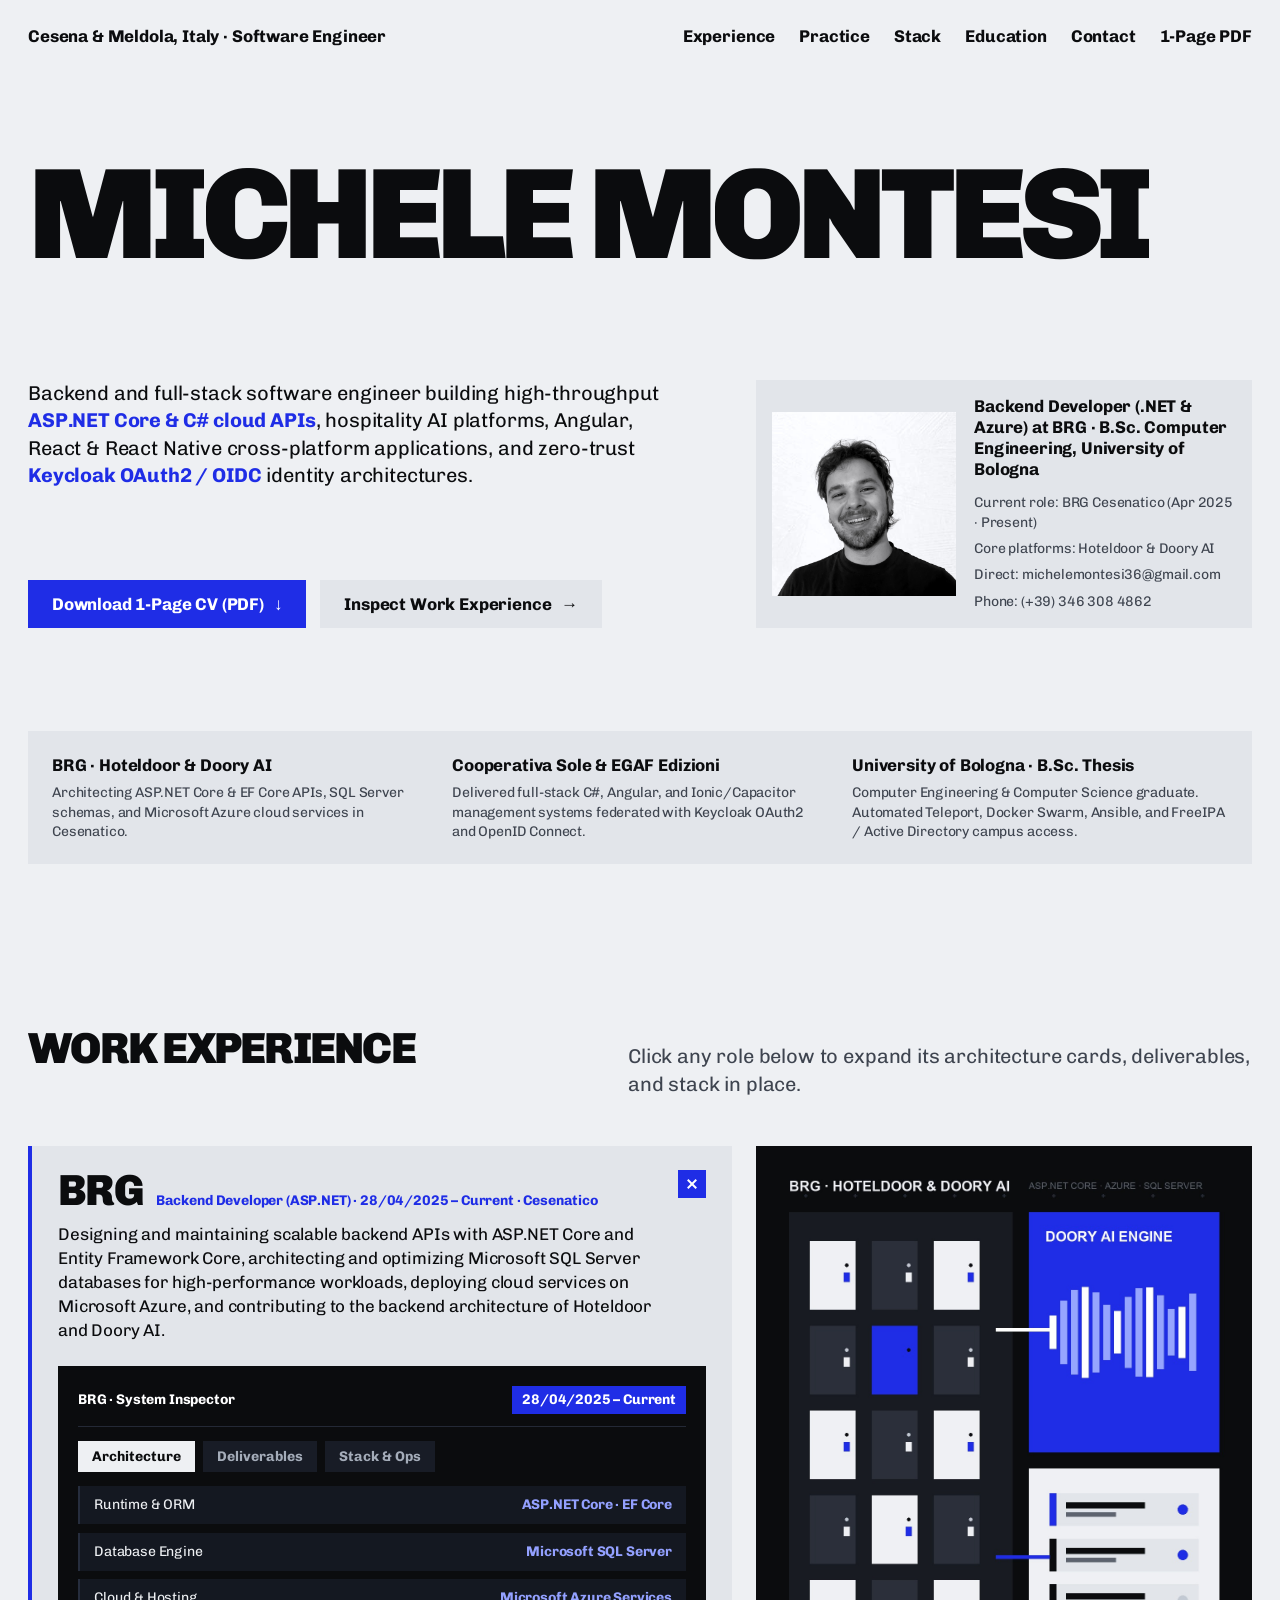
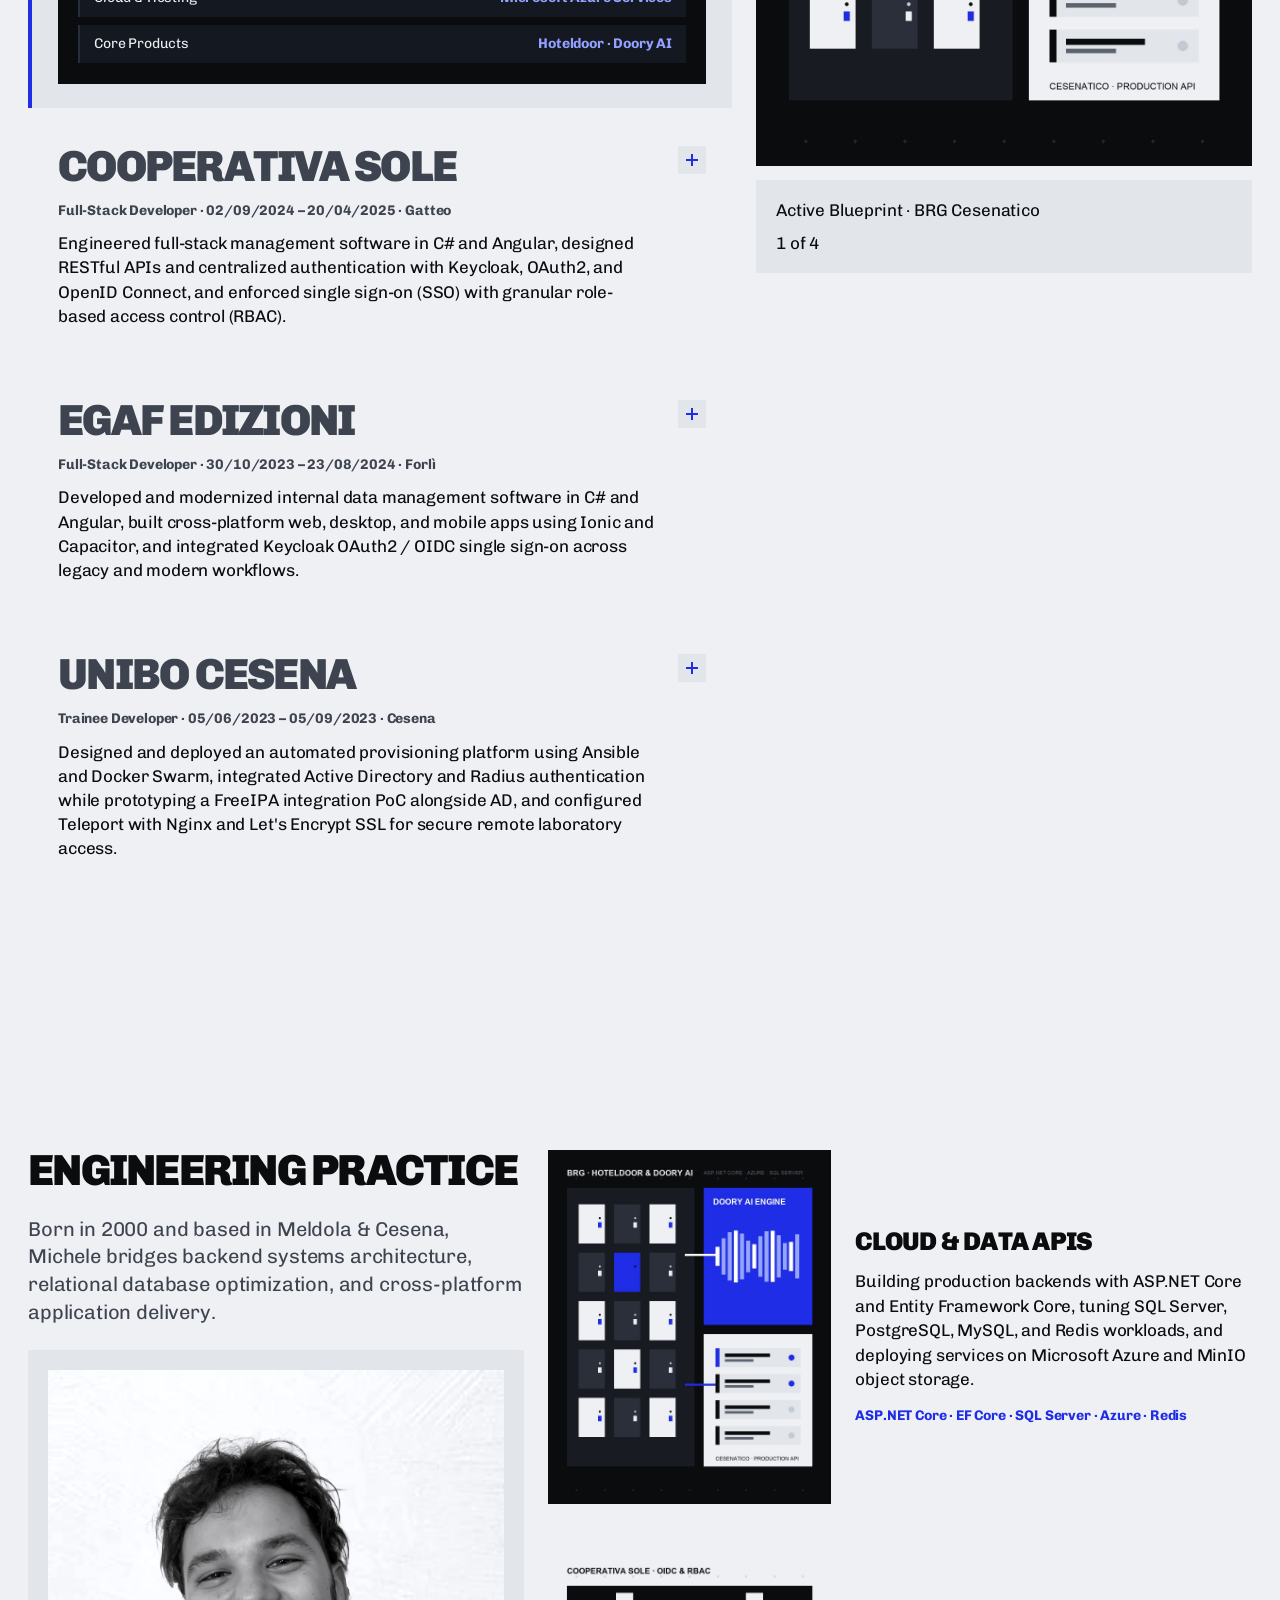
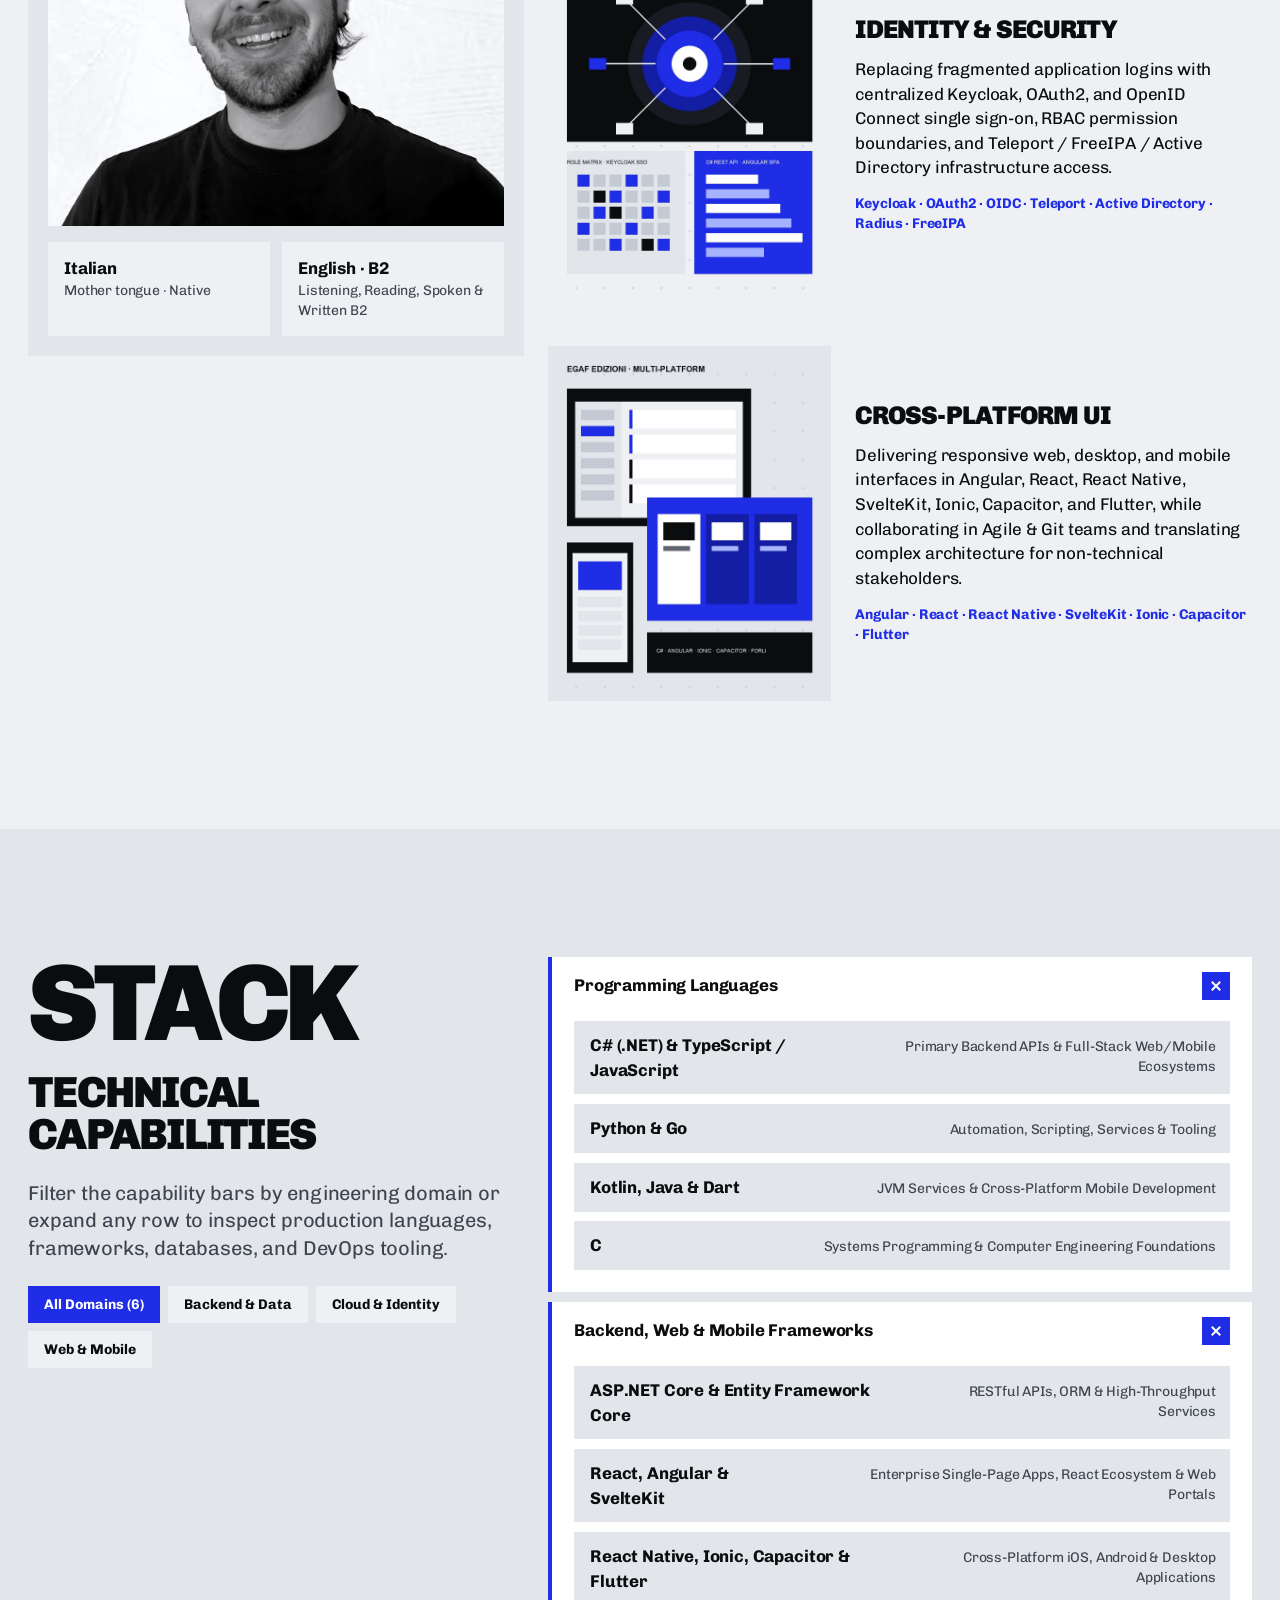
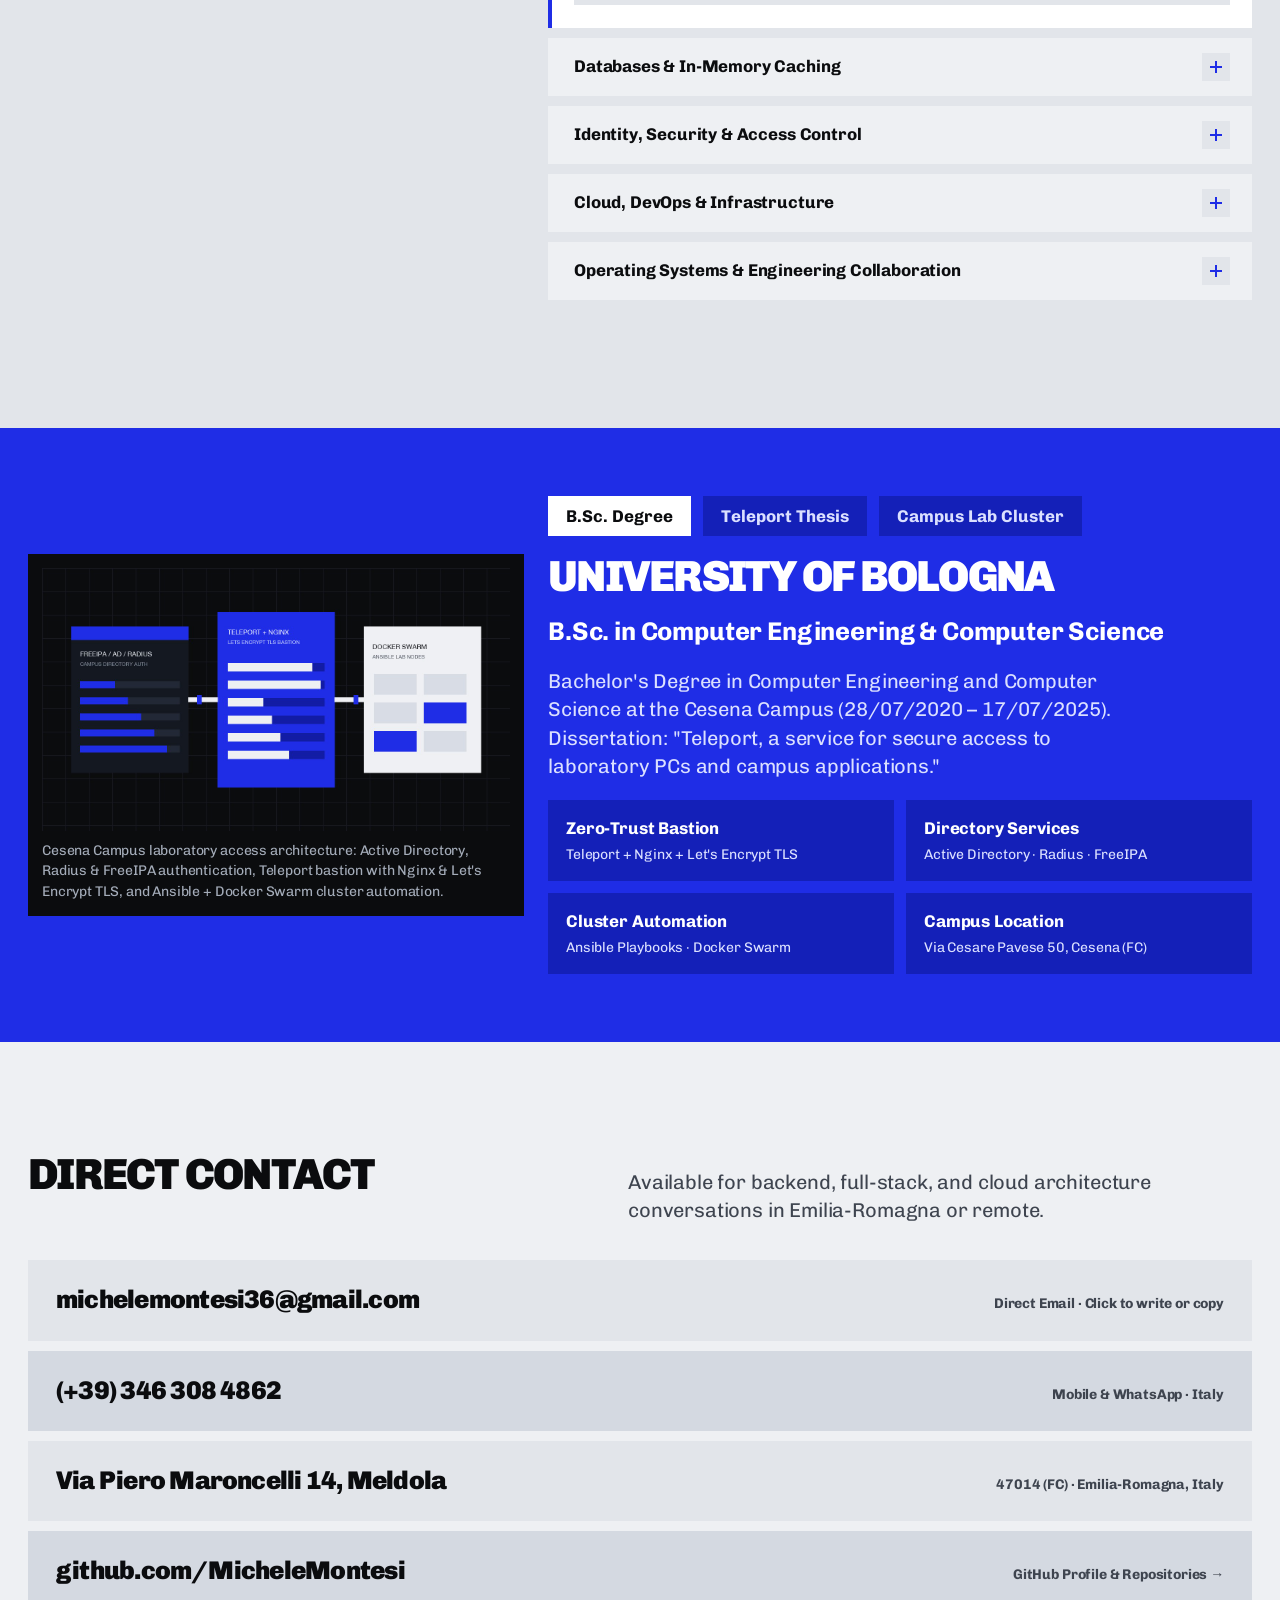
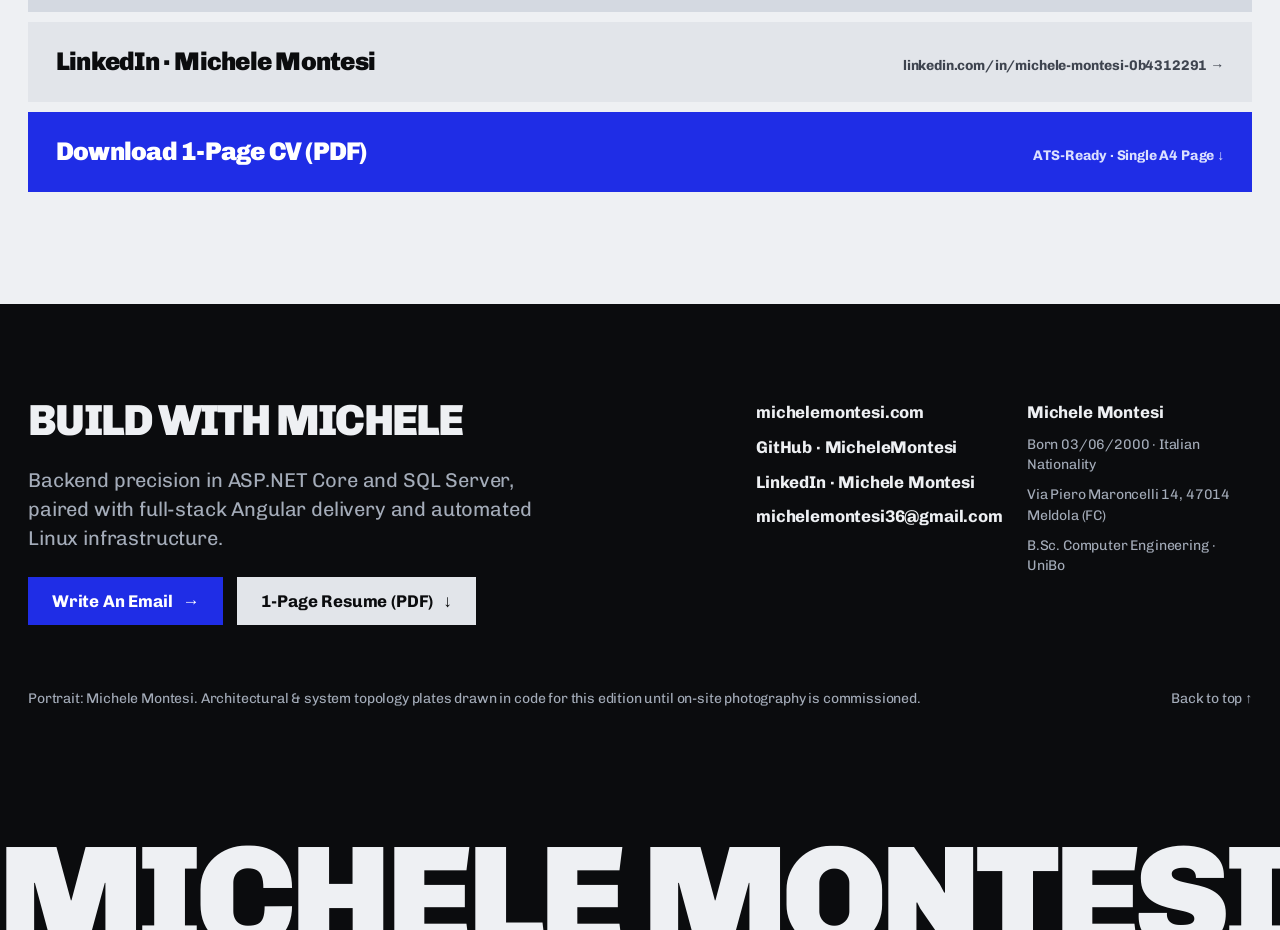
==== commit 48f344c5: "Redesign portfolio CV with interactive architecture drawers and 1-page PDF" ====
--- a/index.html
+++ b/index.html
@@ -1 +1,1167 @@
-<!DOCTYPE html><html  lang="en-US"><head><meta charset="utf-8"><meta name="viewport" content="width=device-width, initial-scale=1"><title>Michele Montesi - Software Engineer</title><link rel="preconnect" href="https://fonts.gstatic.com" crossorigin><link rel="stylesheet" href="https://fonts.googleapis.com/css2?family=Poppins:wght@600&family=Roboto:wght@300;400;500;700&display=swap" media="print" onload="this.media='all'"><link rel="stylesheet" href="/css/font-awesome/css/all.min.css"><link rel="stylesheet" href="/css/bootstrap.min.css"><link rel="stylesheet" href="/css/aos.css"><link rel="stylesheet" href="/css/main.css"><link rel="stylesheet" href="/css/print.css" media="print"><style>.skills-grid[data-v-c8f4d3bc]{-moz-column-count:2;column-count:2;-moz-column-gap:2rem;column-gap:2rem}.skill-category[data-v-c8f4d3bc]{-moz-column-break-inside:avoid;break-inside:avoid;display:inline-block;margin-bottom:1rem;width:100%}@media(max-width:992px){.skills-grid[data-v-c8f4d3bc]{-moz-column-count:1;column-count:1}}</style><link rel="stylesheet" href="/_nuxt/entry.npKGhv01.css" crossorigin><link rel="preload" as="style" href="https://fonts.googleapis.com/css2?family=Poppins:wght@600&family=Roboto:wght@300;400;500;700&display=swap"><link rel="preload" as="fetch" crossorigin="anonymous" href="/_payload.json?e3347eec-c43b-4fe9-84d0-47f1a1a4610d"><link rel="modulepreload" as="script" crossorigin href="/_nuxt/C7hCmYwX.js"><link rel="preload" as="fetch" fetchpriority="low" crossorigin="anonymous" href="/_nuxt/builds/meta/e3347eec-c43b-4fe9-84d0-47f1a1a4610d.json"><link rel="icon" type="image/x-icon" href="/favicon.ico"><meta name="description" content="Resume and portfolio of Michele Montesi, backend & full-stack developer focused on ASP.NET Core, Azure, and secure identity flows."><meta property="og:title" content="Michele Montesi - Backend & Full-Stack Developer"><meta property="og:description" content="Explore Michele Montesi's experience across ASP.NET Core, Angular, Azure, and Keycloak/OAuth2 projects."><meta property="og:type" content="website"><meta property="og:url" content="https://michelemontesi.com"><meta property="og:image" content="https://michelemontesi.com/images/avatar.png"><meta name="twitter:card" content="summary_large_image"><meta name="twitter:title" content="Michele Montesi - Backend & Full-Stack Developer"><meta name="twitter:description" content="Resume snapshot with skills in ASP.NET Core, Azure, Angular, and secure identity platforms."><meta name="twitter:image" content="https://michelemontesi.com/images/avatar.png"><noscript><style>[data-aos]{opacity:1!important;transform:translate(0) scale(1)!important;}</style></noscript><script type="module" src="/_nuxt/C7hCmYwX.js" crossorigin></script></head><body><div id="__nuxt"><div id="top" data-v-c8f4d3bc><header class="d-print-none" data-v-c8f4d3bc><div class="container text-center text-lg-left" data-v-c8f4d3bc><div class="py-3 clearfix" data-v-c8f4d3bc><h1 class="site-title mb-0" data-v-c8f4d3bc>Michele Montesi</h1><div class="site-nav" data-v-c8f4d3bc><nav role="navigation" data-v-c8f4d3bc><ul class="nav justify-content-center" data-v-c8f4d3bc><!--[--><li class="nav-item" data-v-c8f4d3bc><a class="nav-link" href="https://www.linkedin.com/in/michele-montesi-0b4312291" title="LinkedIn" target="_blank" rel="noreferrer" data-v-c8f4d3bc><i class="fab fa-linkedin" data-v-c8f4d3bc></i><span class="menu-title sr-only" data-v-c8f4d3bc>LinkedIn</span></a></li><li class="nav-item" data-v-c8f4d3bc><a class="nav-link" href="https://github.com/MicheleMontesi" title="GitHub" target="_blank" rel="noreferrer" data-v-c8f4d3bc><i class="fab fa-github" data-v-c8f4d3bc></i><span class="menu-title sr-only" data-v-c8f4d3bc>GitHub</span></a></li><!--]--></ul></nav></div></div></div></header><div class="page-content" data-v-c8f4d3bc><div class="container" data-v-c8f4d3bc><div class="cover shadow-lg bg-white" data-v-c8f4d3bc><div class="cover-bg p-3 p-lg-4 text-white" data-v-c8f4d3bc><div class="row" data-v-c8f4d3bc><div class="col-lg-4 col-md-5" data-v-c8f4d3bc><div class="avatar hover-effect bg-white shadow-sm p-1" data-v-c8f4d3bc><img src="/images/avatar.png" width="200" height="200" alt="Profile avatar" data-v-c8f4d3bc></div></div><div class="col-lg-8 col-md-7 text-center text-md-start" data-v-c8f4d3bc><h2 class="h1 mt-2" data-aos="fade-left" data-aos-delay="0" data-v-c8f4d3bc>Michele Montesi</h2><p data-aos="fade-left" data-aos-delay="100" data-v-c8f4d3bc>Backend &amp; Full-Stack Developer</p><div class="d-print-none" data-aos="fade-left" data-aos-delay="200" data-v-c8f4d3bc><a class="btn btn-light text-dark shadow-sm mt-1 me-1" href="/michele-montesi-resume.pdf" target="_blank" rel="noreferrer" data-v-c8f4d3bc> Download CV </a></div></div></div></div><div class="about-section pt-4 px-3 px-lg-4 mt-1" data-v-c8f4d3bc><div class="row" data-v-c8f4d3bc><div class="col-md-6" data-v-c8f4d3bc><h2 class="h3 mb-3" data-v-c8f4d3bc>About Me</h2><p data-v-c8f4d3bc>Backend engineer with expertise in ASP.NET Core, relational data solutions, and Azure workloads. Experience modernizing cooperative and publishing products, securing identity flows with Keycloak or OAuth2, and working with a DevOps team to automate dispatching deployments.</p></div><div class="col-md-6 col-lg-5 offset-lg-1" data-v-c8f4d3bc><div class="row mt-2" data-v-c8f4d3bc><!--[--><!--[--><div class="col-sm-4" data-v-c8f4d3bc><div class="pb-1" data-v-c8f4d3bc>Birthdate</div></div><div class="col-sm-8" data-v-c8f4d3bc><div class="pb-1 text-secondary" data-v-c8f4d3bc>03/06/2000</div></div><!--]--><!--[--><div class="col-sm-4" data-v-c8f4d3bc><div class="pb-1" data-v-c8f4d3bc>Email</div></div><div class="col-sm-8" data-v-c8f4d3bc><div class="pb-1 text-secondary" data-v-c8f4d3bc>michelemontesi36@gmail.com</div></div><!--]--><!--[--><div class="col-sm-4" data-v-c8f4d3bc><div class="pb-1" data-v-c8f4d3bc>City</div></div><div class="col-sm-8" data-v-c8f4d3bc><div class="pb-1 text-secondary" data-v-c8f4d3bc>Cesena (FC), Italy</div></div><!--]--><!--[--><div class="col-sm-4" data-v-c8f4d3bc><div class="pb-1" data-v-c8f4d3bc>Languages</div></div><div class="col-sm-8" data-v-c8f4d3bc><div class="pb-1 text-secondary" data-v-c8f4d3bc>Italian, English</div></div><!--]--><!--]--></div></div></div></div><hr class="d-print-none" data-v-c8f4d3bc><div class="skills-section px-3 px-lg-4" data-v-c8f4d3bc><h2 class="h3 mb-3" data-v-c8f4d3bc>Professional Skills</h2><!--[--><div class="skill-category mb-4" data-v-c8f4d3bc><h3 class="h5 text-uppercase text-secondary mb-3" data-v-c8f4d3bc>Programming Languages</h3><div class="row" data-v-c8f4d3bc><!--[--><div class="col-md-6 mb-3" data-v-c8f4d3bc><div class="d-flex justify-content-between" data-v-c8f4d3bc><span data-v-c8f4d3bc>C#</span><span class="text-secondary" data-v-c8f4d3bc>95%</span></div><div class="progress my-1" data-v-c8f4d3bc><div class="bg-primary progress-bar" role="progressbar" data-aos="zoom-in-right" data-aos-anchor=".skills-section" data-aos-delay="100" style="width:95%;" aria-valuenow="95" aria-valuemin="0" aria-valuemax="100" data-v-c8f4d3bc></div></div></div><div class="col-md-6 mb-3" data-v-c8f4d3bc><div class="d-flex justify-content-between" data-v-c8f4d3bc><span data-v-c8f4d3bc>Python</span><span class="text-secondary" data-v-c8f4d3bc>85%</span></div><div class="progress my-1" data-v-c8f4d3bc><div class="bg-primary progress-bar" role="progressbar" data-aos="zoom-in-right" data-aos-anchor=".skills-section" data-aos-delay="150" style="width:85%;" aria-valuenow="85" aria-valuemin="0" aria-valuemax="100" data-v-c8f4d3bc></div></div></div><div class="col-md-6 mb-3" data-v-c8f4d3bc><div class="d-flex justify-content-between" data-v-c8f4d3bc><span data-v-c8f4d3bc>Kotlin</span><span class="text-secondary" data-v-c8f4d3bc>80%</span></div><div class="progress my-1" data-v-c8f4d3bc><div class="bg-primary progress-bar" role="progressbar" data-aos="zoom-in-right" data-aos-anchor=".skills-section" data-aos-delay="200" style="width:80%;" aria-valuenow="80" aria-valuemin="0" aria-valuemax="100" data-v-c8f4d3bc></div></div></div><div class="col-md-6 mb-3" data-v-c8f4d3bc><div class="d-flex justify-content-between" data-v-c8f4d3bc><span data-v-c8f4d3bc>Java</span><span class="text-secondary" data-v-c8f4d3bc>80%</span></div><div class="progress my-1" data-v-c8f4d3bc><div class="bg-primary progress-bar" role="progressbar" data-aos="zoom-in-right" data-aos-anchor=".skills-section" data-aos-delay="250" style="width:80%;" aria-valuenow="80" aria-valuemin="0" aria-valuemax="100" data-v-c8f4d3bc></div></div></div><div class="col-md-6 mb-3" data-v-c8f4d3bc><div class="d-flex justify-content-between" data-v-c8f4d3bc><span data-v-c8f4d3bc>Go</span><span class="text-secondary" data-v-c8f4d3bc>75%</span></div><div class="progress my-1" data-v-c8f4d3bc><div class="bg-primary progress-bar" role="progressbar" data-aos="zoom-in-right" data-aos-anchor=".skills-section" data-aos-delay="300" style="width:75%;" aria-valuenow="75" aria-valuemin="0" aria-valuemax="100" data-v-c8f4d3bc></div></div></div><div class="col-md-6 mb-3" data-v-c8f4d3bc><div class="d-flex justify-content-between" data-v-c8f4d3bc><span data-v-c8f4d3bc>C / C++</span><span class="text-secondary" data-v-c8f4d3bc>70%</span></div><div class="progress my-1" data-v-c8f4d3bc><div class="bg-primary progress-bar" role="progressbar" data-aos="zoom-in-right" data-aos-anchor=".skills-section" data-aos-delay="350" style="width:70%;" aria-valuenow="70" aria-valuemin="0" aria-valuemax="100" data-v-c8f4d3bc></div></div></div><div class="col-md-6 mb-3" data-v-c8f4d3bc><div class="d-flex justify-content-between" data-v-c8f4d3bc><span data-v-c8f4d3bc>Dart</span><span class="text-secondary" data-v-c8f4d3bc>60%</span></div><div class="progress my-1" data-v-c8f4d3bc><div class="bg-primary progress-bar" role="progressbar" data-aos="zoom-in-right" data-aos-anchor=".skills-section" data-aos-delay="400" style="width:60%;" aria-valuenow="60" aria-valuemin="0" aria-valuemax="100" data-v-c8f4d3bc></div></div></div><!--]--></div></div><div class="skill-category mb-4" data-v-c8f4d3bc><h3 class="h5 text-uppercase text-secondary mb-3" data-v-c8f4d3bc>Frameworks &amp; Platforms</h3><div class="row" data-v-c8f4d3bc><!--[--><div class="col-md-6 mb-3" data-v-c8f4d3bc><div class="d-flex justify-content-between" data-v-c8f4d3bc><span data-v-c8f4d3bc>ASP.NET Core</span><span class="text-secondary" data-v-c8f4d3bc>95%</span></div><div class="progress my-1" data-v-c8f4d3bc><div class="bg-success progress-bar" role="progressbar" data-aos="zoom-in-right" data-aos-anchor=".skills-section" data-aos-delay="100" style="width:95%;" aria-valuenow="95" aria-valuemin="0" aria-valuemax="100" data-v-c8f4d3bc></div></div></div><div class="col-md-6 mb-3" data-v-c8f4d3bc><div class="d-flex justify-content-between" data-v-c8f4d3bc><span data-v-c8f4d3bc>Entity Framework Core</span><span class="text-secondary" data-v-c8f4d3bc>90%</span></div><div class="progress my-1" data-v-c8f4d3bc><div class="bg-success progress-bar" role="progressbar" data-aos="zoom-in-right" data-aos-anchor=".skills-section" data-aos-delay="150" style="width:90%;" aria-valuenow="90" aria-valuemin="0" aria-valuemax="100" data-v-c8f4d3bc></div></div></div><div class="col-md-6 mb-3" data-v-c8f4d3bc><div class="d-flex justify-content-between" data-v-c8f4d3bc><span data-v-c8f4d3bc>Angular</span><span class="text-secondary" data-v-c8f4d3bc>85%</span></div><div class="progress my-1" data-v-c8f4d3bc><div class="bg-success progress-bar" role="progressbar" data-aos="zoom-in-right" data-aos-anchor=".skills-section" data-aos-delay="200" style="width:85%;" aria-valuenow="85" aria-valuemin="0" aria-valuemax="100" data-v-c8f4d3bc></div></div></div><div class="col-md-6 mb-3" data-v-c8f4d3bc><div class="d-flex justify-content-between" data-v-c8f4d3bc><span data-v-c8f4d3bc>Vue.js / Nuxt</span><span class="text-secondary" data-v-c8f4d3bc>75%</span></div><div class="progress my-1" data-v-c8f4d3bc><div class="bg-success progress-bar" role="progressbar" data-aos="zoom-in-right" data-aos-anchor=".skills-section" data-aos-delay="250" style="width:75%;" aria-valuenow="75" aria-valuemin="0" aria-valuemax="100" data-v-c8f4d3bc></div></div></div><div class="col-md-6 mb-3" data-v-c8f4d3bc><div class="d-flex justify-content-between" data-v-c8f4d3bc><span data-v-c8f4d3bc>SvelteKit</span><span class="text-secondary" data-v-c8f4d3bc>75%</span></div><div class="progress my-1" data-v-c8f4d3bc><div class="bg-success progress-bar" role="progressbar" data-aos="zoom-in-right" data-aos-anchor=".skills-section" data-aos-delay="350" style="width:75%;" aria-valuenow="75" aria-valuemin="0" aria-valuemax="100" data-v-c8f4d3bc></div></div></div><div class="col-md-6 mb-3" data-v-c8f4d3bc><div class="d-flex justify-content-between" data-v-c8f4d3bc><span data-v-c8f4d3bc>Django</span><span class="text-secondary" data-v-c8f4d3bc>75%</span></div><div class="progress my-1" data-v-c8f4d3bc><div class="bg-success progress-bar" role="progressbar" data-aos="zoom-in-right" data-aos-anchor=".skills-section" data-aos-delay="400" style="width:75%;" aria-valuenow="75" aria-valuemin="0" aria-valuemax="100" data-v-c8f4d3bc></div></div></div><div class="col-md-6 mb-3" data-v-c8f4d3bc><div class="d-flex justify-content-between" data-v-c8f4d3bc><span data-v-c8f4d3bc>Flutter</span><span class="text-secondary" data-v-c8f4d3bc>70%</span></div><div class="progress my-1" data-v-c8f4d3bc><div class="bg-success progress-bar" role="progressbar" data-aos="zoom-in-right" data-aos-anchor=".skills-section" data-aos-delay="450" style="width:70%;" aria-valuenow="70" aria-valuemin="0" aria-valuemax="100" data-v-c8f4d3bc></div></div></div><div class="col-md-6 mb-3" data-v-c8f4d3bc><div class="d-flex justify-content-between" data-v-c8f4d3bc><span data-v-c8f4d3bc>Ionic &amp; Capacitor</span><span class="text-secondary" data-v-c8f4d3bc>80%</span></div><div class="progress my-1" data-v-c8f4d3bc><div class="bg-success progress-bar" role="progressbar" data-aos="zoom-in-right" data-aos-anchor=".skills-section" data-aos-delay="500" style="width:80%;" aria-valuenow="80" aria-valuemin="0" aria-valuemax="100" data-v-c8f4d3bc></div></div></div><!--]--></div></div><div class="skill-category mb-4" data-v-c8f4d3bc><h3 class="h5 text-uppercase text-secondary mb-3" data-v-c8f4d3bc>Cloud, DevOps &amp; Security</h3><div class="row" data-v-c8f4d3bc><!--[--><div class="col-md-6 mb-3" data-v-c8f4d3bc><div class="d-flex justify-content-between" data-v-c8f4d3bc><span data-v-c8f4d3bc>Microsoft Azure</span><span class="text-secondary" data-v-c8f4d3bc>85%</span></div><div class="progress my-1" data-v-c8f4d3bc><div class="bg-info progress-bar" role="progressbar" data-aos="zoom-in-right" data-aos-anchor=".skills-section" data-aos-delay="100" style="width:85%;" aria-valuenow="85" aria-valuemin="0" aria-valuemax="100" data-v-c8f4d3bc></div></div></div><div class="col-md-6 mb-3" data-v-c8f4d3bc><div class="d-flex justify-content-between" data-v-c8f4d3bc><span data-v-c8f4d3bc>Docker &amp; Swarm</span><span class="text-secondary" data-v-c8f4d3bc>90%</span></div><div class="progress my-1" data-v-c8f4d3bc><div class="bg-info progress-bar" role="progressbar" data-aos="zoom-in-right" data-aos-anchor=".skills-section" data-aos-delay="150" style="width:90%;" aria-valuenow="90" aria-valuemin="0" aria-valuemax="100" data-v-c8f4d3bc></div></div></div><div class="col-md-6 mb-3" data-v-c8f4d3bc><div class="d-flex justify-content-between" data-v-c8f4d3bc><span data-v-c8f4d3bc>Ansible</span><span class="text-secondary" data-v-c8f4d3bc>75%</span></div><div class="progress my-1" data-v-c8f4d3bc><div class="bg-info progress-bar" role="progressbar" data-aos="zoom-in-right" data-aos-anchor=".skills-section" data-aos-delay="200" style="width:75%;" aria-valuenow="75" aria-valuemin="0" aria-valuemax="100" data-v-c8f4d3bc></div></div></div><div class="col-md-6 mb-3" data-v-c8f4d3bc><div class="d-flex justify-content-between" data-v-c8f4d3bc><span data-v-c8f4d3bc>Teleport</span><span class="text-secondary" data-v-c8f4d3bc>90%</span></div><div class="progress my-1" data-v-c8f4d3bc><div class="bg-info progress-bar" role="progressbar" data-aos="zoom-in-right" data-aos-anchor=".skills-section" data-aos-delay="250" style="width:90%;" aria-valuenow="90" aria-valuemin="0" aria-valuemax="100" data-v-c8f4d3bc></div></div></div><div class="col-md-6 mb-3" data-v-c8f4d3bc><div class="d-flex justify-content-between" data-v-c8f4d3bc><span data-v-c8f4d3bc>Nginx &amp; Let&#39;s Encrypt</span><span class="text-secondary" data-v-c8f4d3bc>75%</span></div><div class="progress my-1" data-v-c8f4d3bc><div class="bg-info progress-bar" role="progressbar" data-aos="zoom-in-right" data-aos-anchor=".skills-section" data-aos-delay="300" style="width:75%;" aria-valuenow="75" aria-valuemin="0" aria-valuemax="100" data-v-c8f4d3bc></div></div></div><div class="col-md-6 mb-3" data-v-c8f4d3bc><div class="d-flex justify-content-between" data-v-c8f4d3bc><span data-v-c8f4d3bc>Keycloak &amp; OAuth2</span><span class="text-secondary" data-v-c8f4d3bc>85%</span></div><div class="progress my-1" data-v-c8f4d3bc><div class="bg-info progress-bar" role="progressbar" data-aos="zoom-in-right" data-aos-anchor=".skills-section" data-aos-delay="400" style="width:85%;" aria-valuenow="85" aria-valuemin="0" aria-valuemax="100" data-v-c8f4d3bc></div></div></div><div class="col-md-6 mb-3" data-v-c8f4d3bc><div class="d-flex justify-content-between" data-v-c8f4d3bc><span data-v-c8f4d3bc>Active Directory / Radius</span><span class="text-secondary" data-v-c8f4d3bc>80%</span></div><div class="progress my-1" data-v-c8f4d3bc><div class="bg-info progress-bar" role="progressbar" data-aos="zoom-in-right" data-aos-anchor=".skills-section" data-aos-delay="350" style="width:80%;" aria-valuenow="80" aria-valuemin="0" aria-valuemax="100" data-v-c8f4d3bc></div></div></div><div class="col-md-6 mb-3" data-v-c8f4d3bc><div class="d-flex justify-content-between" data-v-c8f4d3bc><span data-v-c8f4d3bc>Git &amp; CI Workflows</span><span class="text-secondary" data-v-c8f4d3bc>90%</span></div><div class="progress my-1" data-v-c8f4d3bc><div class="bg-info progress-bar" role="progressbar" data-aos="zoom-in-right" data-aos-anchor=".skills-section" data-aos-delay="400" style="width:90%;" aria-valuenow="90" aria-valuemin="0" aria-valuemax="100" data-v-c8f4d3bc></div></div></div><!--]--></div></div><div class="skill-category mb-4" data-v-c8f4d3bc><h3 class="h5 text-uppercase text-secondary mb-3" data-v-c8f4d3bc>Data &amp; Infrastructure</h3><div class="row" data-v-c8f4d3bc><!--[--><div class="col-md-6 mb-3" data-v-c8f4d3bc><div class="d-flex justify-content-between" data-v-c8f4d3bc><span data-v-c8f4d3bc>SQL Server</span><span class="text-secondary" data-v-c8f4d3bc>90%</span></div><div class="progress my-1" data-v-c8f4d3bc><div class="bg-warning progress-bar" role="progressbar" data-aos="zoom-in-right" data-aos-anchor=".skills-section" data-aos-delay="100" style="width:90%;" aria-valuenow="90" aria-valuemin="0" aria-valuemax="100" data-v-c8f4d3bc></div></div></div><div class="col-md-6 mb-3" data-v-c8f4d3bc><div class="d-flex justify-content-between" data-v-c8f4d3bc><span data-v-c8f4d3bc>PostgreSQL</span><span class="text-secondary" data-v-c8f4d3bc>90%</span></div><div class="progress my-1" data-v-c8f4d3bc><div class="bg-warning progress-bar" role="progressbar" data-aos="zoom-in-right" data-aos-anchor=".skills-section" data-aos-delay="150" style="width:90%;" aria-valuenow="90" aria-valuemin="0" aria-valuemax="100" data-v-c8f4d3bc></div></div></div><div class="col-md-6 mb-3" data-v-c8f4d3bc><div class="d-flex justify-content-between" data-v-c8f4d3bc><span data-v-c8f4d3bc>MySQL</span><span class="text-secondary" data-v-c8f4d3bc>90%</span></div><div class="progress my-1" data-v-c8f4d3bc><div class="bg-warning progress-bar" role="progressbar" data-aos="zoom-in-right" data-aos-anchor=".skills-section" data-aos-delay="200" style="width:90%;" aria-valuenow="90" aria-valuemin="0" aria-valuemax="100" data-v-c8f4d3bc></div></div></div><div class="col-md-6 mb-3" data-v-c8f4d3bc><div class="d-flex justify-content-between" data-v-c8f4d3bc><span data-v-c8f4d3bc>Redis</span><span class="text-secondary" data-v-c8f4d3bc>85%</span></div><div class="progress my-1" data-v-c8f4d3bc><div class="bg-warning progress-bar" role="progressbar" data-aos="zoom-in-right" data-aos-anchor=".skills-section" data-aos-delay="250" style="width:85%;" aria-valuenow="85" aria-valuemin="0" aria-valuemax="100" data-v-c8f4d3bc></div></div></div><div class="col-md-6 mb-3" data-v-c8f4d3bc><div class="d-flex justify-content-between" data-v-c8f4d3bc><span data-v-c8f4d3bc>MinIO Object Storage</span><span class="text-secondary" data-v-c8f4d3bc>80%</span></div><div class="progress my-1" data-v-c8f4d3bc><div class="bg-warning progress-bar" role="progressbar" data-aos="zoom-in-right" data-aos-anchor=".skills-section" data-aos-delay="300" style="width:80%;" aria-valuenow="80" aria-valuemin="0" aria-valuemax="100" data-v-c8f4d3bc></div></div></div><!--]--></div></div><!--]--></div><hr class="d-print-none" data-v-c8f4d3bc><div class="work-experience-section px-3 px-lg-4" data-v-c8f4d3bc><h2 class="h3 mb-4" data-v-c8f4d3bc>Work Experience</h2><div class="timeline" data-v-c8f4d3bc><!--[--><div class="timeline-card timeline-card-primary card shadow-sm" data-v-c8f4d3bc><div class="card-body" data-v-c8f4d3bc><div class="h5 mb-1" data-v-c8f4d3bc>Backend Developer (ASP.NET) <span class="text-muted h6" data-v-c8f4d3bc>at BRG - Cesenatico, Italy</span></div><div class="text-muted text-small mb-2" data-v-c8f4d3bc>Apr 2025 - Present</div><div data-v-c8f4d3bc>Creating scalable APIs utilizing ASP.NET Core and EF Core, tuning SQL Server, deploying services to Microsoft Azure, contributing to Hoteldoor architecture and development, and employing Redis caching and Azure Service Bus.</div></div></div><div class="timeline-card timeline-card-primary card shadow-sm" data-v-c8f4d3bc><div class="card-body" data-v-c8f4d3bc><div class="h5 mb-1" data-v-c8f4d3bc>Full-Stack Developer <span class="text-muted h6" data-v-c8f4d3bc>at Cooperativa Sole - Gatteo, Italy</span></div><div class="text-muted text-small mb-2" data-v-c8f4d3bc>Sep 2024 - Apr 2025</div><div data-v-c8f4d3bc>Developed management software using C#and Angular, produced RESTful APIs, designed an authentication solution using Keycloak with OAuth2 and OpenID Connect, and designed the frontend/back-end architecture around workflows for a co-operative workspace.</div></div></div><div class="timeline-card timeline-card-primary card shadow-sm" data-v-c8f4d3bc><div class="card-body" data-v-c8f4d3bc><div class="h5 mb-1" data-v-c8f4d3bc>Full-Stack Developer <span class="text-muted h6" data-v-c8f4d3bc>at EGAF Edizioni SRL - Forlì, Italy</span></div><div class="text-muted text-small mb-2" data-v-c8f4d3bc>Oct 2023 - Aug 2024</div><div data-v-c8f4d3bc>Streamlined data management practices on web, desktop, and mobile applications using C#, Angular, Ionic, and Capacitor, exposing REST APIs for integrations, and implementing secure SSO experiences.</div></div></div><div class="timeline-card timeline-card-primary card shadow-sm" data-v-c8f4d3bc><div class="card-body" data-v-c8f4d3bc><div class="h5 mb-1" data-v-c8f4d3bc>Trainee Developer <span class="text-muted h6" data-v-c8f4d3bc>at University of Bologna - Cesena Campus</span></div><div class="text-muted text-small mb-2" data-v-c8f4d3bc>Jun 2023 - Sep 2023</div><div data-v-c8f4d3bc>Facilitated DevOps automation using Ansible and Docker Swarm, configuring FreeIPA/AD/Radius authentication, and deploying Teleport and Nginx with Let&#39;s Encrypt for secure access.</div></div></div><!--]--></div></div><hr class="d-print-none" data-v-c8f4d3bc><div class="page-break" data-v-c8f4d3bc></div><div class="education-section px-3 px-lg-4 pb-4" data-v-c8f4d3bc><h2 class="h3 mb-4" data-v-c8f4d3bc>Education</h2><div class="timeline" data-v-c8f4d3bc><!--[--><div class="timeline-card timeline-card-success card shadow-sm" data-v-c8f4d3bc><div class="card-body" data-v-c8f4d3bc><div class="h5 mb-1" data-v-c8f4d3bc>Bachelor&#39;s in Computer Engineering and Computer Science <span class="text-muted h6" data-v-c8f4d3bc>from University of Bologna - Cesena Campus</span></div><div class="text-muted text-small mb-2" data-v-c8f4d3bc>Jul 2020 - Jul 2025</div><div data-v-c8f4d3bc><strong data-v-c8f4d3bc>Dissertation Title:</strong> Teleport, a service for secure access to laboratory PCs and campus applications.</div></div></div><!--]--></div></div></div></div></div><footer class="pt-4 pb-4 text-muted text-center d-print-none" data-v-c8f4d3bc><div class="container" data-v-c8f4d3bc><div class="my-3" data-v-c8f4d3bc><div class="h4" data-v-c8f4d3bc>Michele Montesi</div><div class="footer-nav" data-v-c8f4d3bc><nav role="navigation" data-v-c8f4d3bc><ul class="nav justify-content-center" data-v-c8f4d3bc><!--[--><li class="nav-item" data-v-c8f4d3bc><a class="nav-link" href="https://www.linkedin.com/in/michele-montesi-0b4312291" title="LinkedIn" target="_blank" rel="noreferrer" data-v-c8f4d3bc><i class="fab fa-linkedin" data-v-c8f4d3bc></i><span class="menu-title sr-only" data-v-c8f4d3bc>LinkedIn</span></a></li><li class="nav-item" data-v-c8f4d3bc><a class="nav-link" href="https://github.com/MicheleMontesi" title="GitHub" target="_blank" rel="noreferrer" data-v-c8f4d3bc><i class="fab fa-github" data-v-c8f4d3bc></i><span class="menu-title sr-only" data-v-c8f4d3bc>GitHub</span></a></li><!--]--></ul></nav></div></div></div></footer><div data-v-c8f4d3bc></div></div></div><div id="teleports"></div><script type="application/json" data-nuxt-data="nuxt-app" data-ssr="true" id="__NUXT_DATA__" data-src="/_payload.json?e3347eec-c43b-4fe9-84d0-47f1a1a4610d">[{"state":1,"once":3,"_errors":4,"serverRendered":6,"path":7,"prerenderedAt":8},["Reactive",2],{},["Set"],["ShallowReactive",5],{},true,"/",1783152891025]</script><script>window.__NUXT__={};window.__NUXT__.config={public:{},app:{baseURL:"/",buildId:"e3347eec-c43b-4fe9-84d0-47f1a1a4610d",buildAssetsDir:"/_nuxt/",cdnURL:""}}</script></body></html>+<!DOCTYPE html>
+<html lang="en">
+<head>
+  <meta charset="utf-8">
+  <meta name="viewport" content="width=device-width, initial-scale=1">
+  <title>Michele Montesi · Backend &amp; Full-Stack Software Engineer</title>
+  <meta name="description" content="Portfolio and curriculum vitae of Michele Montesi, Backend and Full-Stack Software Engineer in Cesena building ASP.NET Core cloud APIs, hospitality AI systems, and zero-trust OAuth2/OIDC infrastructure.">
+  <meta property="og:title" content="Michele Montesi · Backend &amp; Full-Stack Software Engineer">
+  <meta property="og:description" content="ASP.NET Core, C#, Angular, React, React Native, SQL Server, Azure, Keycloak OAuth2/OIDC, Docker Swarm, Ansible, and Teleport infrastructure.">
+  <meta property="og:type" content="website">
+  <meta property="og:url" content="https://michelemontesi.com">
+  <meta property="og:image" content="https://michelemontesi.com/images/portrait-1200.jpg">
+  <link rel="icon" href="favicon.ico">
+  <link rel="preconnect" href="https://fonts.googleapis.com">
+  <link rel="preconnect" href="https://fonts.gstatic.com" crossorigin>
+  <link href="https://fonts.googleapis.com/css2?family=Chivo:wght@400;700;900&display=swap" rel="stylesheet">
+  <link rel="stylesheet" href="css/main.css">
+  <link rel="stylesheet" href="css/print.css" media="print">
+  <script>document.documentElement.classList.add('js');</script>
+  <script type="application/ld+json">
+  {
+    "@context": "https://schema.org",
+    "@type": "Person",
+    "name": "Michele Montesi",
+    "jobTitle": "Backend and Full-Stack Software Engineer",
+    "birthDate": "2000-06-03",
+    "nationality": "Italian",
+    "email": "mailto:michelemontesi36@gmail.com",
+    "telephone": "+393463084862",
+    "url": "https://michelemontesi.com",
+    "address": {
+      "@type": "PostalAddress",
+      "streetAddress": "Via Piero Maroncelli 14",
+      "postalCode": "47014",
+      "addressLocality": "Meldola",
+      "addressRegion": "FC",
+      "addressCountry": "IT"
+    },
+    "alumniOf": {
+      "@type": "CollegeOrUniversity",
+      "name": "University of Bologna"
+    },
+    "sameAs": [
+      "https://github.com/MicheleMontesi",
+      "https://www.linkedin.com/in/michele-montesi-0b4312291"
+    ]
+  }
+  </script>
+</head>
+<body>
+
+  <!-- =====================================================================
+       1. HERO · The Name As A Monument (Name Across The Middle)
+       ===================================================================== -->
+  <header class="hero frame" id="top">
+    <nav class="hero-topbar" aria-label="Primary navigation">
+      <a class="hero-location" href="#top">Cesena &amp; Meldola, Italy · Software Engineer</a>
+      <div class="hero-nav">
+        <a href="#work">Experience</a>
+        <a href="#about">Practice</a>
+        <a href="#stack">Stack</a>
+        <a href="#showcase">Education</a>
+        <a href="#contact">Contact</a>
+        <a href="michele-montesi-resume.pdf" target="_blank" rel="noopener">1-Page PDF</a>
+      </div>
+    </nav>
+
+    <div class="monument-wrap" id="hero-monument">
+      <h1 class="monument-title"><span class="monument-mask"><span class="monument-line">MICHELE MONTESI</span></span></h1>
+    </div>
+
+    <div class="grid-12 hero-upper">
+      <div class="hero-intro">
+        <p class="hero-statement">
+          Backend and full-stack software engineer building high-throughput <strong>ASP.NET Core &amp; C# cloud APIs</strong>, hospitality AI platforms, Angular, React &amp; React Native cross-platform applications, and zero-trust <strong>Keycloak OAuth2 / OIDC</strong> identity architectures.
+        </p>
+        <div class="hero-actions">
+          <a class="btn-primary" href="michele-montesi-resume.pdf" download>
+            <span>Download 1-Page CV (PDF)</span>
+            <span class="btn-arrow" aria-hidden="true">↓</span>
+          </a>
+          <a class="btn-surface" href="#work">
+            <span>Inspect Work Experience</span>
+            <span class="btn-arrow" aria-hidden="true">→</span>
+          </a>
+        </div>
+      </div>
+
+      <div class="hero-portrait-stage">
+        <div class="hero-portrait-shutter">
+          <img
+            class="hero-portrait-img"
+            src="images/portrait-1200.jpg"
+            width="1200"
+            height="1200"
+            fetchpriority="high"
+            decoding="async"
+            alt="Studio portrait of Michele Montesi"
+          >
+        </div>
+        <div class="hero-portrait-meta">
+          <p class="hero-portrait-role">Backend Developer (.NET &amp; Azure) at BRG · B.Sc. Computer Engineering, University of Bologna</p>
+          <div class="hero-portrait-facts tabular">
+            <span>Current role: BRG Cesenatico (Apr 2025 · Present)</span>
+            <span>Core platforms: Hoteldoor &amp; Doory AI</span>
+            <span>Direct: michelemontesi36@gmail.com</span>
+            <span>Phone: (+39) 346 308 4862</span>
+          </div>
+        </div>
+      </div>
+    </div>
+
+    <div class="hero-bottom-bar">
+      <div class="hero-fact-block">
+        <p class="hero-fact-title">BRG · Hoteldoor &amp; Doory AI</p>
+        <p class="hero-fact-desc">Architecting ASP.NET Core &amp; EF Core APIs, SQL Server schemas, and Microsoft Azure cloud services in Cesenatico.</p>
+      </div>
+      <div class="hero-fact-block">
+        <p class="hero-fact-title">Cooperativa Sole &amp; EGAF Edizioni</p>
+        <p class="hero-fact-desc">Delivered full-stack C#, Angular, and Ionic/Capacitor management systems federated with Keycloak OAuth2 and OpenID Connect.</p>
+      </div>
+      <div class="hero-fact-block">
+        <p class="hero-fact-title">University of Bologna · B.Sc. Thesis</p>
+        <p class="hero-fact-desc">Computer Engineering &amp; Computer Science graduate. Automated Teleport, Docker Swarm, Ansible, and FreeIPA / Active Directory campus access.</p>
+      </div>
+    </div>
+  </header>
+
+  <main>
+    <!-- ===================================================================
+         2. WORK · Interactive Animated Role Drawers + Live Blueprint Stage
+         =================================================================== -->
+    <section class="section-work frame" id="work" aria-labelledby="work-heading">
+      <div class="work-header" data-reveal>
+        <h2 class="section-heading" id="work-heading">Work Experience</h2>
+        <p class="section-lead">Click any role below to expand its architecture cards, deliverables, and stack in place.</p>
+      </div>
+
+      <div class="grid-12">
+        <div class="work-index-col" role="tablist" aria-label="Work experience roles">
+          <!-- Item 1: BRG (including Hoteldoor & Doory AI) -->
+          <article
+            class="work-row is-active"
+            role="tab"
+            tabindex="0"
+            aria-selected="true"
+            aria-expanded="true"
+            data-work-idx="0"
+            data-reveal
+          >
+            <div class="work-row-head">
+              <div class="work-row-title-wrap">
+                <h3 class="work-row-title">BRG</h3>
+                <span class="work-row-meta tabular">Backend Developer (ASP.NET) · 28/04/2025 – Current · Cesenatico</span>
+              </div>
+              <span class="work-row-toggle" aria-hidden="true"></span>
+            </div>
+            <p class="work-row-summary">
+              Designing and maintaining scalable backend APIs with ASP.NET Core and Entity Framework Core, architecting and optimizing Microsoft SQL Server databases for high-performance workloads, deploying cloud services on Microsoft Azure, and contributing to the backend architecture of Hoteldoor and Doory AI.
+            </p>
+            <div class="work-drawer">
+              <div class="work-drawer-inner">
+                <div class="ui-inspector" data-ui>
+                  <div class="ui-top">
+                    <span class="ui-title">BRG · System Inspector</span>
+                    <span class="ui-badge tabular">28/04/2025 – Current</span>
+                  </div>
+                  <div class="ui-tabs" role="group" aria-label="BRG inspector view">
+                    <button type="button" class="ui-tab is-active" data-ui-mode="arch">Architecture</button>
+                    <button type="button" class="ui-tab" data-ui-mode="deliverables">Deliverables</button>
+                    <button type="button" class="ui-tab" data-ui-mode="stack">Stack &amp; Ops</button>
+                  </div>
+                  <div class="ui-list tabular" data-role-cards="0">
+                    <div class="ui-item is-entering" style="--i:0">
+                      <span class="ui-item-key">Runtime &amp; ORM</span>
+                      <span class="ui-item-val">ASP.NET Core · EF Core</span>
+                    </div>
+                    <div class="ui-item is-entering" style="--i:1">
+                      <span class="ui-item-key">Database Engine</span>
+                      <span class="ui-item-val">Microsoft SQL Server</span>
+                    </div>
+                    <div class="ui-item is-entering" style="--i:2">
+                      <span class="ui-item-key">Cloud &amp; Hosting</span>
+                      <span class="ui-item-val">Microsoft Azure Services</span>
+                    </div>
+                    <div class="ui-item is-entering" style="--i:3">
+                      <span class="ui-item-key">Core Products</span>
+                      <span class="ui-item-val">Hoteldoor · Doory AI</span>
+                    </div>
+                  </div>
+                </div>
+              </div>
+            </div>
+          </article>
+
+          <!-- Item 2: Cooperativa Sole -->
+          <article
+            class="work-row"
+            role="tab"
+            tabindex="0"
+            aria-selected="false"
+            aria-expanded="false"
+            data-work-idx="1"
+            data-reveal
+          >
+            <div class="work-row-head">
+              <div class="work-row-title-wrap">
+                <h3 class="work-row-title">Cooperativa Sole</h3>
+                <span class="work-row-meta tabular">Full-Stack Developer · 02/09/2024 – 20/04/2025 · Gatteo</span>
+              </div>
+              <span class="work-row-toggle" aria-hidden="true"></span>
+            </div>
+            <p class="work-row-summary">
+              Engineered full-stack management software in C# and Angular, designed RESTful APIs and centralized authentication with Keycloak, OAuth2, and OpenID Connect, and enforced single sign-on (SSO) with granular role-based access control (RBAC).
+            </p>
+            <div class="work-drawer">
+              <div class="work-drawer-inner">
+                <div class="ui-inspector" data-ui>
+                  <div class="ui-top">
+                    <span class="ui-title">Cooperativa Sole · System Inspector</span>
+                    <span class="ui-badge tabular">02/09/2024 – 20/04/2025</span>
+                  </div>
+                  <div class="ui-tabs" role="group" aria-label="Cooperativa Sole inspector view">
+                    <button type="button" class="ui-tab is-active" data-ui-mode="arch">Architecture</button>
+                    <button type="button" class="ui-tab" data-ui-mode="deliverables">Deliverables</button>
+                    <button type="button" class="ui-tab" data-ui-mode="stack">Stack &amp; Ops</button>
+                  </div>
+                  <div class="ui-list tabular" data-role-cards="1"></div>
+                </div>
+              </div>
+            </div>
+          </article>
+
+          <!-- Item 3: EGAF Edizioni -->
+          <article
+            class="work-row"
+            role="tab"
+            tabindex="0"
+            aria-selected="false"
+            aria-expanded="false"
+            data-work-idx="2"
+            data-reveal
+          >
+            <div class="work-row-head">
+              <div class="work-row-title-wrap">
+                <h3 class="work-row-title">EGAF Edizioni</h3>
+                <span class="work-row-meta tabular">Full-Stack Developer · 30/10/2023 – 23/08/2024 · Forlì</span>
+              </div>
+              <span class="work-row-toggle" aria-hidden="true"></span>
+            </div>
+            <p class="work-row-summary">
+              Developed and modernized internal data management software in C# and Angular, built cross-platform web, desktop, and mobile apps using Ionic and Capacitor, and integrated Keycloak OAuth2 / OIDC single sign-on across legacy and modern workflows.
+            </p>
+            <div class="work-drawer">
+              <div class="work-drawer-inner">
+                <div class="ui-inspector" data-ui>
+                  <div class="ui-top">
+                    <span class="ui-title">EGAF Edizioni · System Inspector</span>
+                    <span class="ui-badge tabular">30/10/2023 – 23/08/2024</span>
+                  </div>
+                  <div class="ui-tabs" role="group" aria-label="EGAF Edizioni inspector view">
+                    <button type="button" class="ui-tab is-active" data-ui-mode="arch">Architecture</button>
+                    <button type="button" class="ui-tab" data-ui-mode="deliverables">Deliverables</button>
+                    <button type="button" class="ui-tab" data-ui-mode="stack">Stack &amp; Ops</button>
+                  </div>
+                  <div class="ui-list tabular" data-role-cards="2"></div>
+                </div>
+              </div>
+            </div>
+          </article>
+
+          <!-- Item 4: UniBo Cesena -->
+          <article
+            class="work-row"
+            role="tab"
+            tabindex="0"
+            aria-selected="false"
+            aria-expanded="false"
+            data-work-idx="3"
+            data-reveal
+          >
+            <div class="work-row-head">
+              <div class="work-row-title-wrap">
+                <h3 class="work-row-title">UniBo Cesena</h3>
+                <span class="work-row-meta tabular">Trainee Developer · 05/06/2023 – 05/09/2023 · Cesena</span>
+              </div>
+              <span class="work-row-toggle" aria-hidden="true"></span>
+            </div>
+            <p class="work-row-summary">
+              Designed and deployed an automated provisioning platform using Ansible and Docker Swarm, integrated Active Directory and Radius authentication while prototyping a FreeIPA integration PoC alongside AD, and configured Teleport with Nginx and Let's Encrypt SSL for secure remote laboratory access.
+            </p>
+            <div class="work-drawer">
+              <div class="work-drawer-inner">
+                <div class="ui-inspector" data-ui>
+                  <div class="ui-top">
+                    <span class="ui-title">UniBo Cesena · System Inspector</span>
+                    <span class="ui-badge tabular">05/06/2023 – 05/09/2023</span>
+                  </div>
+                  <div class="ui-tabs" role="group" aria-label="UniBo Cesena inspector view">
+                    <button type="button" class="ui-tab is-active" data-ui-mode="arch">Architecture</button>
+                    <button type="button" class="ui-tab" data-ui-mode="deliverables">Deliverables</button>
+                    <button type="button" class="ui-tab" data-ui-mode="stack">Stack &amp; Ops</button>
+                  </div>
+                  <div class="ui-list tabular" data-role-cards="3"></div>
+                </div>
+              </div>
+            </div>
+          </article>
+        </div>
+
+        <!-- Sticky Right Stage on Desktop: Synchronized Architectural Blueprint Plate -->
+        <aside class="work-preview-col" aria-label="Selected role architecture blueprint" data-reveal>
+          <div class="work-plate-frame">
+            <img
+              class="work-plate-img is-active"
+              data-plate="0"
+              src="images/plate-brg.jpg"
+              width="1200"
+              height="1500"
+              loading="lazy"
+              decoding="async"
+              alt="BRG Hoteldoor and Doory AI architectural diagram"
+            >
+            <img
+              class="work-plate-img"
+              data-plate="1"
+              src="images/plate-sole.jpg"
+              width="1200"
+              height="1500"
+              loading="lazy"
+              decoding="async"
+              alt="Cooperativa Sole Keycloak OIDC and RBAC architecture diagram"
+            >
+            <img
+              class="work-plate-img"
+              data-plate="2"
+              src="images/plate-egaf.jpg"
+              width="1200"
+              height="1500"
+              loading="lazy"
+              decoding="async"
+              alt="EGAF Edizioni C#, Angular, Ionic and Capacitor synchronization diagram"
+            >
+            <img
+              class="work-plate-img"
+              data-plate="3"
+              src="images/plate-unibo.jpg"
+              width="1200"
+              height="1500"
+              loading="lazy"
+              decoding="async"
+              alt="University of Bologna Cesena Ansible, Docker Swarm and Teleport cluster diagram"
+            >
+          </div>
+          <div class="work-stage-caption tabular" data-ui>
+            <span class="stage-caption-label" id="stage-caption-role">Active Blueprint · BRG Cesenatico</span>
+            <span class="stage-caption-count" id="stage-caption-count">1 of 4</span>
+          </div>
+        </aside>
+      </div>
+    </section>
+
+    <!-- ===================================================================
+         3. ABOUT · Engineering Practice, Portrait & Architectural Pillars
+         =================================================================== -->
+    <section class="section-about frame" id="about" aria-labelledby="about-heading">
+      <div class="grid-12">
+        <div class="about-sticky-col">
+          <h2 class="section-heading" id="about-heading" data-reveal>Engineering Practice</h2>
+          <p class="section-lead" data-fill>
+            Born in 2000 and based in Meldola &amp; Cesena, Michele bridges backend systems architecture, relational database optimization, and cross-platform application delivery.
+          </p>
+          <div class="about-portrait-card" data-reveal>
+            <img
+              class="about-portrait-img"
+              src="images/portrait-1200.jpg"
+              width="1200"
+              height="1200"
+              loading="lazy"
+              decoding="async"
+              alt="Michele Montesi portrait"
+            >
+            <div class="about-lang-grid tabular">
+              <div class="about-lang-item">
+                <p class="about-lang-name">Italian</p>
+                <p class="about-lang-level">Mother tongue · Native</p>
+              </div>
+              <div class="about-lang-item">
+                <p class="about-lang-name">English · B2</p>
+                <p class="about-lang-level">Listening, Reading, Spoken &amp; Written B2</p>
+              </div>
+            </div>
+          </div>
+        </div>
+
+        <div class="about-plates-col">
+          <article class="about-pillar" data-reveal>
+            <div class="about-pillar-shutter">
+              <img
+                class="about-pillar-img"
+                src="images/plate-brg.jpg"
+                width="1200"
+                height="1500"
+                loading="lazy"
+                decoding="async"
+                alt="Cloud and data API architecture plate"
+              >
+            </div>
+            <div class="about-pillar-body">
+              <h3 class="about-pillar-title">Cloud &amp; Data APIs</h3>
+              <p class="about-pillar-text">
+                Building production backends with ASP.NET Core and Entity Framework Core, tuning SQL Server, PostgreSQL, MySQL, and Redis workloads, and deploying services on Microsoft Azure and MinIO object storage.
+              </p>
+              <p class="about-pillar-meta">ASP.NET Core · EF Core · SQL Server · Azure · Redis</p>
+            </div>
+          </article>
+
+          <article class="about-pillar" data-reveal>
+            <div class="about-pillar-shutter">
+              <img
+                class="about-pillar-img"
+                src="images/plate-sole.jpg"
+                width="1200"
+                height="1500"
+                loading="lazy"
+                decoding="async"
+                alt="Identity and security federation plate"
+              >
+            </div>
+            <div class="about-pillar-body">
+              <h3 class="about-pillar-title">Identity &amp; Security</h3>
+              <p class="about-pillar-text">
+                Replacing fragmented application logins with centralized Keycloak, OAuth2, and OpenID Connect single sign-on, RBAC permission boundaries, and Teleport / FreeIPA / Active Directory infrastructure access.
+              </p>
+              <p class="about-pillar-meta">Keycloak · OAuth2 · OIDC · Teleport · Active Directory · Radius · FreeIPA</p>
+            </div>
+          </article>
+
+          <article class="about-pillar" data-reveal>
+            <div class="about-pillar-shutter">
+              <img
+                class="about-pillar-img"
+                src="images/plate-egaf.jpg"
+                width="1200"
+                height="1500"
+                loading="lazy"
+                decoding="async"
+                alt="Cross-platform web, desktop and mobile architecture plate"
+              >
+            </div>
+            <div class="about-pillar-body">
+              <h3 class="about-pillar-title">Cross-Platform UI</h3>
+              <p class="about-pillar-text">
+                Delivering responsive web, desktop, and mobile interfaces in Angular, React, React Native, SvelteKit, Ionic, Capacitor, and Flutter, while collaborating in Agile &amp; Git teams and translating complex architecture for non-technical stakeholders.
+              </p>
+              <p class="about-pillar-meta">Angular · React · React Native · SvelteKit · Ionic · Capacitor · Flutter</p>
+            </div>
+          </article>
+        </div>
+      </div>
+    </section>
+
+    <!-- ===================================================================
+         4. LIST · Giant Word, Filled Bar Rows (Technical Stack)
+         =================================================================== -->
+    <section class="section-list frame" id="stack" aria-labelledby="stack-heading">
+      <div class="grid-12">
+        <div class="list-left-col" data-reveal>
+          <h2 class="giant-word" id="stack-heading">STACK</h2>
+          <h3 class="section-heading">Technical Capabilities</h3>
+          <p class="section-lead">
+            Filter the capability bars by engineering domain or expand any row to inspect production languages, frameworks, databases, and DevOps tooling.
+          </p>
+
+          <div class="stack-filter-row" role="group" aria-label="Filter stack categories">
+            <button type="button" class="stack-filter-btn is-active" data-stack-filter="all">All Domains (6)</button>
+            <button type="button" class="stack-filter-btn" data-stack-filter="backend">Backend &amp; Data</button>
+            <button type="button" class="stack-filter-btn" data-stack-filter="identity">Cloud &amp; Identity</button>
+            <button type="button" class="stack-filter-btn" data-stack-filter="frontend">Web &amp; Mobile</button>
+          </div>
+        </div>
+
+        <div class="list-bars-col">
+          <!-- Bar 1 -->
+          <details class="bar-details" data-stack-cat="backend" open data-reveal>
+            <summary class="bar-summary">
+              <span>Programming Languages</span>
+              <span class="bar-plus" aria-hidden="true"></span>
+            </summary>
+            <div class="bar-panel tabular">
+              <div class="bar-item" style="--i:0">
+                <span class="bar-item-name">C# (.NET) &amp; TypeScript / JavaScript</span>
+                <span class="bar-item-context">Primary Backend APIs &amp; Full-Stack Web/Mobile Ecosystems</span>
+              </div>
+              <div class="bar-item" style="--i:1">
+                <span class="bar-item-name">Python &amp; Go</span>
+                <span class="bar-item-context">Automation, Scripting, Services &amp; Tooling</span>
+              </div>
+              <div class="bar-item" style="--i:2">
+                <span class="bar-item-name">Kotlin, Java &amp; Dart</span>
+                <span class="bar-item-context">JVM Services &amp; Cross-Platform Mobile Development</span>
+              </div>
+              <div class="bar-item" style="--i:3">
+                <span class="bar-item-name">C</span>
+                <span class="bar-item-context">Systems Programming &amp; Computer Engineering Foundations</span>
+              </div>
+            </div>
+          </details>
+
+          <!-- Bar 2 -->
+          <details class="bar-details" data-stack-cat="frontend" open data-reveal>
+            <summary class="bar-summary">
+              <span>Backend, Web &amp; Mobile Frameworks</span>
+              <span class="bar-plus" aria-hidden="true"></span>
+            </summary>
+            <div class="bar-panel tabular">
+              <div class="bar-item" style="--i:0">
+                <span class="bar-item-name">ASP.NET Core &amp; Entity Framework Core</span>
+                <span class="bar-item-context">RESTful APIs, ORM &amp; High-Throughput Services</span>
+              </div>
+              <div class="bar-item" style="--i:1">
+                <span class="bar-item-name">React, Angular &amp; SvelteKit</span>
+                <span class="bar-item-context">Enterprise Single-Page Apps, React Ecosystem &amp; Web Portals</span>
+              </div>
+              <div class="bar-item" style="--i:2">
+                <span class="bar-item-name">React Native, Ionic, Capacitor &amp; Flutter</span>
+                <span class="bar-item-context">Cross-Platform iOS, Android &amp; Desktop Applications</span>
+              </div>
+            </div>
+          </details>
+
+          <!-- Bar 3 -->
+          <details class="bar-details" data-stack-cat="backend" data-reveal>
+            <summary class="bar-summary">
+              <span>Databases &amp; In-Memory Caching</span>
+              <span class="bar-plus" aria-hidden="true"></span>
+            </summary>
+            <div class="bar-panel tabular">
+              <div class="bar-item" style="--i:0">
+                <span class="bar-item-name">Microsoft SQL Server</span>
+                <span class="bar-item-context">Schema Design, Query Optimization &amp; Indexing · BRG</span>
+              </div>
+              <div class="bar-item" style="--i:1">
+                <span class="bar-item-name">PostgreSQL &amp; MySQL</span>
+                <span class="bar-item-context">Relational Data Modeling &amp; Transactional Workloads</span>
+              </div>
+              <div class="bar-item" style="--i:2">
+                <span class="bar-item-name">Redis</span>
+                <span class="bar-item-context">Distributed Caching &amp; Low-Latency State Store</span>
+              </div>
+            </div>
+          </details>
+
+          <!-- Bar 4 -->
+          <details class="bar-details" data-stack-cat="identity" data-reveal>
+            <summary class="bar-summary">
+              <span>Identity, Security &amp; Access Control</span>
+              <span class="bar-plus" aria-hidden="true"></span>
+            </summary>
+            <div class="bar-panel tabular">
+              <div class="bar-item" style="--i:0">
+                <span class="bar-item-name">Keycloak · OAuth2 · OpenID Connect (OIDC)</span>
+                <span class="bar-item-context">Centralized SSO &amp; Role-Based Access Control (RBAC)</span>
+              </div>
+              <div class="bar-item" style="--i:1">
+                <span class="bar-item-name">Teleport Bastion &amp; Zero-Trust Access</span>
+                <span class="bar-item-context">B.Sc. Thesis &amp; Secure Campus Lab Access · UniBo</span>
+              </div>
+              <div class="bar-item" style="--i:2">
+                <span class="bar-item-name">Active Directory, Radius &amp; FreeIPA</span>
+                <span class="bar-item-context">Enterprise Directory Federation &amp; Network Authentication</span>
+              </div>
+            </div>
+          </details>
+
+          <!-- Bar 5 -->
+          <details class="bar-details" data-stack-cat="identity" data-reveal>
+            <summary class="bar-summary">
+              <span>Cloud, DevOps &amp; Infrastructure</span>
+              <span class="bar-plus" aria-hidden="true"></span>
+            </summary>
+            <div class="bar-panel tabular">
+              <div class="bar-item" style="--i:0">
+                <span class="bar-item-name">Microsoft Azure &amp; MinIO</span>
+                <span class="bar-item-context">Cloud Service Deployment &amp; S3-Compatible Object Storage</span>
+              </div>
+              <div class="bar-item" style="--i:1">
+                <span class="bar-item-name">Docker, Docker Swarm &amp; Ansible</span>
+                <span class="bar-item-context">Container Orchestration &amp; Automated Provisioning</span>
+              </div>
+              <div class="bar-item" style="--i:2">
+                <span class="bar-item-name">Nginx &amp; Let's Encrypt</span>
+                <span class="bar-item-context">Reverse Proxy Routing &amp; Automated SSL/TLS Certificates</span>
+              </div>
+            </div>
+          </details>
+
+          <!-- Bar 6 -->
+          <details class="bar-details" data-stack-cat="frontend" data-reveal>
+            <summary class="bar-summary">
+              <span>Operating Systems &amp; Engineering Collaboration</span>
+              <span class="bar-plus" aria-hidden="true"></span>
+            </summary>
+            <div class="bar-panel tabular">
+              <div class="bar-item" style="--i:0">
+                <span class="bar-item-name">Linux, macOS &amp; Windows</span>
+                <span class="bar-item-context">Multi-OS Development &amp; Production Server Administration</span>
+              </div>
+              <div class="bar-item" style="--i:1">
+                <span class="bar-item-name">Git &amp; Agile Methodologies</span>
+                <span class="bar-item-context">Branching Workflows, Code Review &amp; Iterative Delivery</span>
+              </div>
+              <div class="bar-item" style="--i:2">
+                <span class="bar-item-name">Stakeholder Technical Communication</span>
+                <span class="bar-item-context">Documenting &amp; Presenting Architecture to Non-Technical Teams</span>
+              </div>
+            </div>
+          </details>
+        </div>
+      </div>
+    </section>
+
+    <!-- ===================================================================
+         5. SHOWCASE · Education & B.Sc. Thesis (University of Bologna)
+         =================================================================== -->
+    <section class="section-showcase frame" id="showcase" aria-labelledby="showcase-heading">
+      <div class="grid-12">
+        <div class="showcase-media-col" data-reveal>
+          <div class="showcase-video-wrap">
+            <video
+              class="showcase-video"
+              autoplay
+              muted
+              loop
+              playsinline
+              preload="metadata"
+              poster="images/telemetry-poster.jpg"
+              width="1280"
+              height="720"
+              aria-hidden="true"
+            >
+              <source src="images/telemetry-reel.mp4" type="video/mp4">
+            </video>
+            <p class="showcase-video-caption">Cesena Campus laboratory access architecture: Active Directory, Radius &amp; FreeIPA authentication, Teleport bastion with Nginx &amp; Let's Encrypt TLS, and Ansible + Docker Swarm cluster automation.</p>
+          </div>
+        </div>
+
+        <div class="showcase-copy-col" data-reveal>
+          <div class="showcase-tabs" role="tablist" aria-label="University of Bologna dissertation views">
+            <button type="button" class="showcase-tab is-active" role="tab" aria-selected="true" data-thesis-tab="degree">B.Sc. Degree</button>
+            <button type="button" class="showcase-tab" role="tab" aria-selected="false" data-thesis-tab="teleport">Teleport Thesis</button>
+            <button type="button" class="showcase-tab" role="tab" aria-selected="false" data-thesis-tab="cluster">Campus Lab Cluster</button>
+          </div>
+
+          <div class="showcase-body" id="showcase-panel">
+            <h2 class="showcase-heading" id="showcase-heading">University of Bologna</h2>
+            <h3 class="showcase-sub" id="showcase-sub">B.Sc. in Computer Engineering &amp; Computer Science</h3>
+            <p class="showcase-desc" id="showcase-desc">
+              Bachelor's Degree in Computer Engineering and Computer Science at the Cesena Campus (28/07/2020 – 17/07/2025). Dissertation: "Teleport, a service for secure access to laboratory PCs and campus applications."
+            </p>
+            <div class="showcase-facts tabular" id="showcase-facts-grid">
+              <div class="showcase-fact-cell is-entering" style="--i:0">
+                <span class="showcase-fact-title" id="showcase-fact-1-title">Zero-Trust Bastion</span>
+                <span class="showcase-fact-meta" id="showcase-fact-1-meta">Teleport + Nginx + Let's Encrypt TLS</span>
+              </div>
+              <div class="showcase-fact-cell is-entering" style="--i:1">
+                <span class="showcase-fact-title" id="showcase-fact-2-title">Directory Services</span>
+                <span class="showcase-fact-meta" id="showcase-fact-2-meta">Active Directory · Radius · FreeIPA</span>
+              </div>
+              <div class="showcase-fact-cell is-entering" style="--i:2">
+                <span class="showcase-fact-title" id="showcase-fact-3-title">Cluster Automation</span>
+                <span class="showcase-fact-meta" id="showcase-fact-3-meta">Ansible Playbooks · Docker Swarm</span>
+              </div>
+              <div class="showcase-fact-cell is-entering" style="--i:3">
+                <span class="showcase-fact-title" id="showcase-fact-4-title">Campus Location</span>
+                <span class="showcase-fact-meta" id="showcase-fact-4-meta">Via Cesare Pavese 50, Cesena (FC)</span>
+              </div>
+            </div>
+          </div>
+        </div>
+      </div>
+    </section>
+
+    <!-- ===================================================================
+         6. CONTACT · Address In Display Rows
+         =================================================================== -->
+    <section class="section-contact frame" id="contact" aria-labelledby="contact-heading">
+      <div class="contact-head" data-reveal>
+        <h2 class="section-heading" id="contact-heading">Direct Contact</h2>
+        <p class="section-lead">Available for backend, full-stack, and cloud architecture conversations in Emilia-Romagna or remote.</p>
+      </div>
+
+      <div class="contact-rows tabular">
+        <a class="contact-row" href="mailto:michelemontesi36@gmail.com" data-copy="michelemontesi36@gmail.com" data-reveal>
+          <span class="contact-row-main">michelemontesi36@gmail.com</span>
+          <span class="contact-row-sub" data-copy-label>Direct Email · Click to write or copy</span>
+        </a>
+
+        <a class="contact-row" href="tel:+393463084862" data-reveal>
+          <span class="contact-row-main">(+39) 346 308 4862</span>
+          <span class="contact-row-sub">Mobile &amp; WhatsApp · Italy</span>
+        </a>
+
+        <div class="contact-row" data-reveal>
+          <span class="contact-row-main">Via Piero Maroncelli 14, Meldola</span>
+          <span class="contact-row-sub">47014 (FC) · Emilia-Romagna, Italy</span>
+        </div>
+
+        <a class="contact-row" href="https://github.com/MicheleMontesi" target="_blank" rel="noopener" data-reveal>
+          <span class="contact-row-main">github.com/MicheleMontesi</span>
+          <span class="contact-row-sub">GitHub Profile &amp; Repositories →</span>
+        </a>
+
+        <a class="contact-row" href="https://www.linkedin.com/in/michele-montesi-0b4312291" target="_blank" rel="noopener" data-reveal>
+          <span class="contact-row-main">LinkedIn · Michele Montesi</span>
+          <span class="contact-row-sub">linkedin.com/in/michele-montesi-0b4312291 →</span>
+        </a>
+
+        <a class="contact-row contact-row-accent" href="michele-montesi-resume.pdf" download data-reveal>
+          <span class="contact-row-main">Download 1-Page CV (PDF)</span>
+          <span class="contact-row-sub">ATS-Ready · Single A4 Page ↓</span>
+        </a>
+      </div>
+    </section>
+  </main>
+
+  <!-- =====================================================================
+       7. FOOTER · Invitation Over A Cropped Name
+       ===================================================================== -->
+  <footer class="site-footer">
+    <div class="frame grid-12">
+      <div class="footer-invite-col">
+        <h2 class="footer-heading">Build With Michele</h2>
+        <p class="footer-copy">
+          Backend precision in ASP.NET Core and SQL Server, paired with full-stack Angular delivery and automated Linux infrastructure.
+        </p>
+        <div class="footer-actions">
+          <a class="btn-primary" href="mailto:michelemontesi36@gmail.com">
+            <span>Write An Email</span>
+            <span class="btn-arrow" aria-hidden="true">→</span>
+          </a>
+          <a class="btn-surface" href="michele-montesi-resume.pdf" download>
+            <span>1-Page Resume (PDF)</span>
+            <span class="btn-arrow" aria-hidden="true">↓</span>
+          </a>
+        </div>
+      </div>
+
+      <div class="footer-links-col tabular">
+        <div class="footer-link-group">
+          <a href="https://michelemontesi.com">michelemontesi.com</a>
+          <a href="https://github.com/MicheleMontesi" target="_blank" rel="noopener">GitHub · MicheleMontesi</a>
+          <a href="https://www.linkedin.com/in/michele-montesi-0b4312291" target="_blank" rel="noopener">LinkedIn · Michele Montesi</a>
+          <a href="mailto:michelemontesi36@gmail.com">michelemontesi36@gmail.com</a>
+        </div>
+        <div class="footer-link-group">
+          <span>Michele Montesi</span>
+          <span class="footer-meta-note">Born 03/06/2000 · Italian Nationality</span>
+          <span class="footer-meta-note">Via Piero Maroncelli 14, 47014 Meldola (FC)</span>
+          <span class="footer-meta-note">B.Sc. Computer Engineering · UniBo</span>
+        </div>
+      </div>
+    </div>
+
+    <div class="frame footer-credits-bar">
+      <p>Portrait: Michele Montesi. Architectural &amp; system topology plates drawn in code for this edition until on-site photography is commissioned.</p>
+      <p><a href="#top">Back to top ↑</a></p>
+    </div>
+
+    <div class="footer-monument-crop" aria-hidden="true">
+      <svg class="footer-monument-svg" viewBox="0 0 1440 190" preserveAspectRatio="xMidYMid meet">
+        <text
+          x="50%"
+          y="168"
+          text-anchor="middle"
+          fill="#eef0f3"
+          font-family="Chivo, sans-serif"
+          font-weight="900"
+          font-size="164"
+          letter-spacing="-7"
+        >MICHELE MONTESI</text>
+      </svg>
+    </div>
+  </footer>
+
+  <!-- =====================================================================
+       Interactive & Choreographed Motion Engine
+       ===================================================================== -->
+  <script>
+    (() => {
+      // 1. Choreographed Work Experience Accordion + Staggered Card Reveal + Blueprint Stage
+      const workData = [
+        {
+          stageLabel: 'Active Blueprint · BRG Cesenatico',
+          plate: 0,
+          arch: [
+            ['Runtime & ORM', 'ASP.NET Core · EF Core'],
+            ['Database Engine', 'Microsoft SQL Server'],
+            ['Cloud & Hosting', 'Microsoft Azure Services'],
+            ['Core Products', 'Hoteldoor · Doory AI']
+          ],
+          deliverables: [
+            ['Scalable Backend APIs', 'ASP.NET Core & Entity Framework Core'],
+            ['Database Architecture', 'SQL Server high-performance tuning'],
+            ['Cloud Operations', 'Microsoft Azure service deployments'],
+            ['Product Engineering', 'Hoteldoor & Doory AI backend architecture']
+          ],
+          stack: [
+            ['Languages', 'C# · SQL'],
+            ['Frameworks', 'ASP.NET Core · Entity Framework Core'],
+            ['Cloud & Data', 'Microsoft Azure · SQL Server'],
+            ['Location', 'Cesenatico, Italy · brg.it']
+          ]
+        },
+        {
+          stageLabel: 'Active Blueprint · Cooperativa Sole',
+          plate: 1,
+          arch: [
+            ['Identity Provider', 'Keycloak · OAuth2 · OpenID Connect'],
+            ['Access Control', 'Single Sign-On (SSO) & RBAC'],
+            ['Backend Layer', 'C# RESTful Management APIs'],
+            ['Frontend Client', 'Angular Enterprise SPA']
+          ],
+          deliverables: [
+            ['Management ERP', 'Full-stack C# & Angular development'],
+            ['Centralized Auth', 'Keycloak OAuth2 / OIDC integration'],
+            ['Data Architecture', 'Efficient frontend/backend pipelines'],
+            ['Security Posture', 'Fine-grained RBAC across modules']
+          ],
+          stack: [
+            ['Languages & UI', 'C# · TypeScript · Angular'],
+            ['Security', 'Keycloak · OAuth2 · OpenID Connect'],
+            ['Architecture', 'RESTful APIs · SSO · RBAC'],
+            ['Location', 'Gatteo, Italy']
+          ]
+        },
+        {
+          stageLabel: 'Active Blueprint · EGAF Edizioni',
+          plate: 2,
+          arch: [
+            ['Cross-Platform Shell', 'Ionic & Capacitor (Web, Desktop, Mobile)'],
+            ['Core Application', 'C# Backend & Angular Frontend'],
+            ['Federation Layer', 'Keycloak OAuth2 / OIDC SSO'],
+            ['Legacy Bridge', 'Automated Workflow Modernization']
+          ],
+          deliverables: [
+            ['Internal Data Suite', 'Modernized C# & Angular software'],
+            ['Multi-Device Delivery', 'Web, desktop & mobile via Capacitor'],
+            ['System Integration', 'Scalable REST APIs & SSO auth'],
+            ['Process Automation', 'Legacy enhancement & workflow speed']
+          ],
+          stack: [
+            ['Frontend & Mobile', 'Angular · Ionic · Capacitor'],
+            ['Backend & Auth', 'C# · REST APIs · Keycloak OIDC'],
+            ['Targets', 'Web · Desktop · iOS · Android'],
+            ['Location', 'Forlì, Italy']
+          ]
+        },
+        {
+          stageLabel: 'Active Blueprint · UniBo Cesena',
+          plate: 3,
+          arch: [
+            ['Cluster Orchestration', 'Docker Swarm & Ansible Playbooks'],
+            ['Zero-Trust Bastion', 'Teleport Secure Access Service'],
+            ['Directory Auth', 'Active Directory & Radius · FreeIPA PoC'],
+            ['Edge & TLS', 'Nginx Reverse Proxy · Let\'s Encrypt']
+          ],
+          deliverables: [
+            ['Automated Deployment', 'Ansible + Docker Swarm provisioning'],
+            ['Directory Integration', 'Active Directory, Radius & FreeIPA PoC'],
+            ['Remote Lab Access', 'Teleport & Nginx SSL termination'],
+            ['B.Sc. Thesis Foundation', 'Production campus pilot in Cesena']
+          ],
+          stack: [
+            ['Automation', 'Ansible · Docker · Docker Swarm'],
+            ['Security & Identity', 'Teleport · Active Directory · Radius · FreeIPA'],
+            ['Networking', 'Nginx · Let\'s Encrypt · Linux'],
+            ['Location', 'University of Bologna · Cesena Campus']
+          ]
+        }
+      ];
+
+      let activeWorkIdx = 0;
+      const roleModes = ['arch', 'arch', 'arch', 'arch'];
+      const workRows = [...document.querySelectorAll('.work-row[data-work-idx]')];
+      const workPlates = [...document.querySelectorAll('.work-plate-img[data-plate]')];
+      const stageRoleEl = document.getElementById('stage-caption-role');
+      const stageCountEl = document.getElementById('stage-caption-count');
+
+      function renderRoleCards(idx, mode, animate = true) {
+        const container = document.querySelector(`[data-role-cards="${idx}"]`);
+        const item = workData[idx];
+        if (!container || !item) return;
+        const rows = item[mode] || item.arch;
+        container.innerHTML = rows
+          .map(
+            ([k, v], i) =>
+              `<div class="ui-item${animate ? ' is-entering' : ''}" style="--i:${i}">
+                <span class="ui-item-key">${k}</span>
+                <span class="ui-item-val">${v}</span>
+              </div>`
+          )
+          .join('');
+      }
+
+      // Populate initial cards for roles 1..3 so DOM is ready
+      workData.forEach((_, idx) => {
+        if (idx > 0) renderRoleCards(idx, 'arch', false);
+      });
+
+      function closeWork(idx) {
+        const row = workRows[idx];
+        if (!row) return;
+        row.classList.remove('is-active');
+        row.setAttribute('aria-selected', 'false');
+        row.setAttribute('aria-expanded', 'false');
+        if (activeWorkIdx === idx) activeWorkIdx = -1;
+      }
+
+      function selectWork(idx) {
+        activeWorkIdx = idx;
+        workRows.forEach((row, i) => {
+          const on = i === idx;
+          row.classList.toggle('is-active', on);
+          row.setAttribute('aria-selected', on ? 'true' : 'false');
+          row.setAttribute('aria-expanded', on ? 'true' : 'false');
+        });
+        renderRoleCards(idx, roleModes[idx], true);
+
+        const item = workData[idx] || workData[0];
+        workPlates.forEach((img) => {
+          img.classList.toggle('is-active', Number(img.dataset.plate) === item.plate);
+        });
+        if (stageRoleEl) stageRoleEl.textContent = item.stageLabel;
+        if (stageCountEl) stageCountEl.textContent = `${idx + 1} of ${workData.length}`;
+      }
+
+      workRows.forEach((row) => {
+        const idx = Number(row.dataset.workIdx);
+        row.addEventListener('click', (e) => {
+          if (e.target.closest('.work-drawer')) return;
+          if (row.classList.contains('is-active')) {
+            closeWork(idx);
+          } else {
+            selectWork(idx);
+          }
+        });
+        row.addEventListener('keydown', (e) => {
+          if (e.target.closest('.work-drawer')) return;
+          if (e.key === 'Enter' || e.key === ' ') {
+            e.preventDefault();
+            if (row.classList.contains('is-active')) {
+              closeWork(idx);
+            } else {
+              selectWork(idx);
+            }
+          }
+        });
+
+        const tabs = [...row.querySelectorAll('.ui-tab[data-ui-mode]')];
+        tabs.forEach((btn) => {
+          btn.addEventListener('click', (e) => {
+            e.stopPropagation();
+            const mode = btn.dataset.uiMode;
+            roleModes[idx] = mode;
+            tabs.forEach((b) => b.classList.toggle('is-active', b === btn));
+            if (activeWorkIdx !== idx) {
+              selectWork(idx);
+            } else {
+              renderRoleCards(idx, mode, true);
+            }
+          });
+        });
+      });
+
+      // 2. Showcase Interactive Tabs with Staggered Card Transition (University of Bologna)
+      const thesisData = {
+        degree: {
+          sub: 'B.Sc. in Computer Engineering & Computer Science',
+          desc: 'Bachelor\'s Degree in Computer Engineering and Computer Science at the Cesena Campus (28/07/2020 – 17/07/2025). Dissertation: "Teleport, a service for secure access to laboratory PCs and campus applications."',
+          facts: [
+            ['Zero-Trust Bastion', 'Teleport + Nginx + Let\'s Encrypt TLS'],
+            ['Directory Services', 'Active Directory · Radius · FreeIPA'],
+            ['Cluster Automation', 'Ansible Playbooks · Docker Swarm'],
+            ['Campus Location', 'Via Cesare Pavese 50, Cesena (FC)']
+          ]
+        },
+        teleport: {
+          sub: 'Dissertation: Teleport Secure Lab Access',
+          desc: 'Designed and deployed a Teleport bastion service with Nginx reverse proxy and automated Let\'s Encrypt SSL certificates to provide secure remote access to University of Bologna laboratory PCs and internal campus web applications.',
+          facts: [
+            ['Access Protocol', 'SSH & HTTPS Short-Lived Certificates'],
+            ['Edge Reverse Proxy', 'Nginx + Automated Let\'s Encrypt SSL'],
+            ['Audit & Session Control', 'Role-mapped laboratory access'],
+            ['Graduation Date', '17/07/2025 · UniBo Cesena Campus']
+          ]
+        },
+        cluster: {
+          sub: 'Ansible, Docker Swarm & Directory Auth',
+          desc: 'Built an automated campus deployment platform using Ansible and Docker Swarm, integrating Active Directory and Radius authentication and prototyping a FreeIPA integration PoC alongside AD for university laboratories.',
+          facts: [
+            ['Provisioning', 'Automated Ansible Playbooks'],
+            ['Container Runtime', 'Docker & Docker Swarm Cluster'],
+            ['Directory & Auth', 'Active Directory · Radius · FreeIPA'],
+            ['Campus Infrastructure', 'UniBo · Campus di Cesena']
+          ]
+        }
+      };
+
+      const thesisTabs = [...document.querySelectorAll('.showcase-tab[data-thesis-tab]')];
+      const showcasePanel = document.getElementById('showcase-panel');
+      const showcaseCells = [...document.querySelectorAll('#showcase-facts-grid .showcase-fact-cell')];
+      thesisTabs.forEach((tab) => {
+        tab.addEventListener('click', () => {
+          const key = tab.dataset.thesisTab;
+          const d = thesisData[key];
+          if (!d) return;
+          thesisTabs.forEach((t) => {
+            const on = t === tab;
+            t.classList.toggle('is-active', on);
+            t.setAttribute('aria-selected', on ? 'true' : 'false');
+          });
+          document.getElementById('showcase-sub').textContent = d.sub;
+          document.getElementById('showcase-desc').textContent = d.desc;
+          d.facts.forEach(([title, meta], idx) => {
+            const tEl = document.getElementById(`showcase-fact-${idx + 1}-title`);
+            const mEl = document.getElementById(`showcase-fact-${idx + 1}-meta`);
+            if (tEl) tEl.textContent = title;
+            if (mEl) mEl.textContent = meta;
+          });
+          if (showcasePanel) {
+            showcasePanel.classList.remove('is-switching');
+            void showcasePanel.offsetWidth;
+            showcasePanel.classList.add('is-switching');
+          }
+          showcaseCells.forEach((cell) => {
+            cell.classList.remove('is-entering');
+            void cell.offsetWidth;
+            cell.classList.add('is-entering');
+          });
+        });
+      });
+
+      // 3. Stack Filter Controls + Animated Accordion Items
+      const stackBtns = [...document.querySelectorAll('.stack-filter-btn[data-stack-filter]')];
+      const stackBars = [...document.querySelectorAll('.bar-details[data-stack-cat]')];
+
+      function triggerBarItemsAnimation(detailsEl) {
+        const items = [...detailsEl.querySelectorAll('.bar-item')];
+        items.forEach((item) => {
+          item.classList.remove('is-entering');
+          void item.offsetWidth;
+          item.classList.add('is-entering');
+        });
+      }
+
+      stackBars.forEach((bar) => {
+        bar.addEventListener('toggle', () => {
+          if (bar.open) triggerBarItemsAnimation(bar);
+        });
+      });
+
+      stackBtns.forEach((btn) => {
+        btn.addEventListener('click', () => {
+          const cat = btn.dataset.stackFilter;
+          stackBtns.forEach((b) => b.classList.toggle('is-active', b === btn));
+          stackBars.forEach((bar, i) => {
+            const match = cat === 'all' || bar.dataset.stackCat === cat;
+            bar.style.display = match ? '' : 'none';
+            if (match && (cat !== 'all' || i < 2)) {
+              bar.setAttribute('open', '');
+              triggerBarItemsAnimation(bar);
+            }
+          });
+        });
+      });
+
+      // 4. Direct Contact Copy-to-Clipboard Feedback
+      const copyRow = document.querySelector('[data-copy]');
+      const copyLabel = document.querySelector('[data-copy-label]');
+      if (copyRow && copyLabel && navigator.clipboard) {
+        copyRow.addEventListener('click', () => {
+          navigator.clipboard.writeText(copyRow.dataset.copy).then(() => {
+            const orig = copyLabel.textContent;
+            copyLabel.textContent = 'Copied michelemontesi36@gmail.com to Clipboard';
+            setTimeout(() => { copyLabel.textContent = orig; }, 2200);
+          }).catch(() => {});
+        });
+      }
+
+      // 5. Motion Layer: IntersectionObserver Reveals, Shutter Images, Ink Fill, Scaling Monument
+      const calm = window.matchMedia('(prefers-reduced-motion: reduce)');
+      const revealEls = [...document.querySelectorAll('[data-reveal]')];
+      const shutterEls = [...document.querySelectorAll('.about-pillar-shutter')];
+
+      if (!calm.matches && 'IntersectionObserver' in window) {
+        const io = new IntersectionObserver((entries) => {
+          for (const e of entries) {
+            if (e.isIntersecting) {
+              e.target.classList.add('is-inview');
+              io.unobserve(e.target);
+            }
+          }
+        }, { threshold: 0.08 });
+        revealEls.forEach((el) => io.observe(el));
+        shutterEls.forEach((el) => io.observe(el));
+      } else {
+        revealEls.forEach((el) => el.classList.add('is-inview'));
+        shutterEls.forEach((el) => el.classList.add('is-inview'));
+      }
+
+      // Scroll-linked ink fill on Engineering Practice lead
+      if (CSS.supports && CSS.supports('animation-timeline: view()') && !calm.matches) {
+        document.querySelectorAll('[data-fill]').forEach((el) => {
+          const words = el.textContent.trim().split(/\s+/);
+          el.textContent = '';
+          words.forEach((word, i) => {
+            const s = document.createElement('span');
+            s.textContent = word;
+            el.append(s, i < words.length - 1 ? ' ' : '');
+          });
+          el.classList.add('is-filling');
+        });
+      }
+
+      // Signature move: Scaling wordmark on scroll (travel capped under 6%)
+      const heroMonument = document.getElementById('hero-monument');
+      const syncMonumentScale = () => {
+        if (calm.matches || !heroMonument) return;
+        const p = Math.min(1, Math.max(0, window.scrollY / Math.max(1, window.innerHeight)));
+        const sc = (1 - p * 0.055).toFixed(4);
+        heroMonument.style.transform = `scale(${sc})`;
+      };
+      window.addEventListener('scroll', syncMonumentScale, { passive: true });
+
+      // Video viewport playback & reduced-motion compliance
+      const clips = [...document.querySelectorAll('video[autoplay]')];
+      const inView = new Set();
+      const syncVideo = (v) => {
+        if (calm.matches) return;
+        if (inView.has(v)) v.play().catch(() => {}); else v.pause();
+      };
+      const settleVideos = () => {
+        for (const v of clips) {
+          if (calm.matches) {
+            v.removeAttribute('autoplay');
+            v.pause();
+          } else if (inView.has(v)) {
+            v.play().catch(() => {});
+          }
+        }
+      };
+      if ('IntersectionObserver' in window) {
+        const vio = new IntersectionObserver((entries) => {
+          for (const e of entries) {
+            if (e.isIntersecting) inView.add(e.target); else inView.delete(e.target);
+            syncVideo(e.target);
+          }
+        }, { threshold: 0.2 });
+        clips.forEach((v) => vio.observe(v));
+      }
+      settleVideos();
+      calm.addEventListener('change', settleVideos);
+    })();
+  </script>
+</body>
+</html>
--- a/css/main.css
+++ b/css/main.css
@@ -1,218 +1,1907 @@
+/* ==========================================================================
+   Michele Montesi · Software Engineer Portfolio & CV
+   Direction: The name as a monument (seed 1821079676)
+   Typeface: Chivo (400, 700, 900)
+   Palette: Cool grey, cobalt (#eef0f3 / #e2e5ea / #0b0c0e / #3e444f / #1f2de6)
+   ========================================================================== */
+
 :root {
-  --color-accent-primary: #3b6fd1;
-  --color-accent-success: #28b487;
-  --color-accent-info: #19a1a9;
-  --color-accent-warning: #f2a654;
-  --color-banner: #1f8a5c;
-  --color-border-muted: #dfe4ea;
-  --color-button: #1f8a5c;
-}
-
-/* Buttons */
-/* Inputs */
-/* Timeline custom component */
-.timeline {
-  border-left: 2px solid var(--color-border-muted);
-  padding: 1rem 0;
-}
-
-.timeline-card {
+  --bg: #eef0f3;
+  --surface: #e2e5ea;
+  --surface-deep: #d4d9e1;
+  --ink: #0b0c0e;
+  --muted: #3e444f;
+  --accent: #1f2de6;
+  --accent-ink: #ffffff;
+  --field-1: #1f2de6;
+  --field-1-ink: #ffffff;
+  --field-1-muted: #dbe0ff;
+  --field-dark: #0b0c0e;
+  --field-dark-ink: #eef0f3;
+  --field-dark-muted: #a4acb9;
+
+  --font-sans: 'Chivo', -apple-system, BlinkMacSystemFont, sans-serif;
+
+  /* Strict 6-step type scale */
+  --step-small: 0.875rem;                                /* 14px */
+  --step-body: 1.0625rem;                                /* 17px */
+  --step-lead: 1.25rem;                                  /* 20px */
+  --step-subhead: clamp(1.375rem, 2vw, 1.875rem);        /* 22px - 30px */
+  --step-head: clamp(1.875rem, 3.4vw, 3.125rem);         /* 30px - 50px */
+  --step-monument: clamp(1.75rem, 10.1vw, 9.5rem);       /* 28px - 152px */
+
+  --pad-x: 28px;
+  --ease-out: cubic-bezier(0.22, 1, 0.36, 1);
+  --ease-expo: cubic-bezier(0.16, 1, 0.3, 1);
+  --ease-in-out: cubic-bezier(0.76, 0, 0.24, 1);
+}
+
+@media (max-width: 767px) {
+  :root {
+    --pad-x: 18px;
+  }
+}
+
+*,
+*::before,
+*::after {
+  box-sizing: border-box;
+  margin: 0;
+  padding: 0;
+}
+
+html {
+  background-color: var(--bg);
+  color: var(--ink);
+  font-family: var(--font-sans);
+  font-size: 16px;
+  line-height: 1.45;
+  letter-spacing: -0.01em;
+  -webkit-font-smoothing: antialiased;
+  -moz-osx-font-smoothing: grayscale;
+  scroll-behavior: smooth;
+}
+
+body {
+  background-color: var(--bg);
+  color: var(--ink);
+  font-family: var(--font-sans);
+  font-size: var(--step-body);
+  font-weight: 400;
+  line-height: 1.45;
+  overflow-x: clip;
+}
+
+img,
+video {
+  display: block;
+  max-width: 100%;
+  height: auto;
+  background-color: var(--surface);
+}
+
+a {
+  color: inherit;
+  text-decoration: none;
+  transition:
+    color 220ms var(--ease-out),
+    background-color 220ms var(--ease-out),
+    transform 220ms var(--ease-out);
+}
+
+a:focus-visible,
+button:focus-visible,
+summary:focus-visible,
+[role="button"]:focus-visible {
+  outline: 2px solid var(--accent);
+  outline-offset: 3px;
+}
+
+button {
+  font-family: inherit;
+  font-size: inherit;
+  color: inherit;
+  background: none;
+  border: none;
+  cursor: pointer;
+}
+
+ul,
+ol {
+  list-style: none;
+}
+
+.tabular {
+  font-variant-numeric: tabular-nums;
+}
+
+/* ==========================================================================
+   Frame & Grid Architecture (Equal outer margins, zero lopsided voids)
+   ========================================================================== */
+
+.frame {
+  width: 100%;
+  padding-inline: var(--pad-x);
+}
+
+.grid-12 {
+  display: grid;
+  grid-template-columns: repeat(12, minmax(0, 1fr));
+  column-gap: 24px;
+  row-gap: 24px;
+  align-items: start;
+}
+
+/* Buttons: One consistent rectangular solid shape across the whole page */
+.btn-primary,
+.btn-surface,
+.btn-inverse {
+  display: inline-flex;
+  align-items: center;
+  justify-content: center;
+  gap: 10px;
+  min-height: 48px;
+  padding: 12px 24px;
+  font-family: var(--font-sans);
+  font-size: var(--step-body);
+  font-weight: 700;
+  line-height: 1.2;
+  letter-spacing: -0.01em;
+  transition:
+    transform 260ms var(--ease-expo),
+    background-color 220ms var(--ease-out),
+    color 220ms var(--ease-out);
+}
+
+.btn-arrow {
+  display: inline-block;
+  transition: transform 280ms var(--ease-expo);
+}
+
+.btn-primary {
+  background-color: var(--accent);
+  color: var(--accent-ink);
+}
+
+.btn-primary:hover {
+  background-color: var(--ink);
+  color: var(--bg);
+  transform: translateY(-2px);
+}
+
+.btn-surface {
+  background-color: var(--surface);
+  color: var(--ink);
+}
+
+.btn-surface:hover {
+  background-color: var(--ink);
+  color: var(--bg);
+  transform: translateY(-2px);
+}
+
+.btn-inverse {
+  background-color: var(--ink);
+  color: var(--bg);
+}
+
+.btn-inverse:hover {
+  background-color: var(--surface);
+  color: var(--ink);
+  transform: translateY(-2px);
+}
+
+.btn-primary:hover .btn-arrow,
+.btn-surface:hover .btn-arrow,
+.btn-inverse:hover .btn-arrow {
+  transform: translateX(4px);
+}
+
+.btn-primary:active,
+.btn-surface:active,
+.btn-inverse:active {
+  transform: scale(0.98);
+}
+
+/* ==========================================================================
+   1. Hero · Name Across The Middle (The Name As A Monument)
+   ========================================================================== */
+
+.hero {
+  min-height: 100svh;
+  padding-block: 24px 36px;
+  display: flex;
+  flex-direction: column;
+  justify-content: space-between;
+  gap: 24px;
+  background-color: var(--bg);
+}
+
+.hero-topbar {
+  display: flex;
+  align-items: baseline;
+  justify-content: space-between;
+  gap: 24px;
+  flex-wrap: wrap;
+}
+
+.hero-location {
+  font-size: var(--step-body);
+  font-weight: 700;
+  color: var(--ink);
+}
+
+.hero-nav {
+  display: flex;
+  align-items: center;
+  gap: 24px;
+  flex-wrap: wrap;
+}
+
+.hero-nav a {
   position: relative;
-  margin-left: 31px;
-  border-left: 2px solid;
-  margin-bottom: 2rem;
-}
-
-.timeline-card:last-child {
-  margin-bottom: 1rem;
-}
-
-.timeline-card:before {
-  content: "";
+  font-size: var(--step-body);
+  font-weight: 700;
+  color: var(--ink);
+}
+
+.hero-nav a::after {
+  content: '';
+  position: absolute;
+  left: 0;
+  right: 0;
+  bottom: -3px;
+  height: 2px;
+  background-color: var(--accent);
+  transform: scaleX(0);
+  transform-origin: right center;
+  transition: transform 320ms var(--ease-expo);
+}
+
+.hero-nav a:hover {
+  color: var(--accent);
+}
+
+.hero-nav a:hover::after {
+  transform: scaleX(1);
+  transform-origin: left center;
+}
+
+/* Monumental Name */
+.monument-wrap {
+  width: 100%;
+  padding-block: 4px;
+  transform-origin: left center;
+  will-change: transform;
+}
+
+.monument-title {
+  font-family: var(--font-sans);
+  font-size: var(--step-monument);
+  font-weight: 900;
+  line-height: 0.88;
+  letter-spacing: -0.055em;
+  text-transform: uppercase;
+  color: var(--ink);
+  white-space: nowrap;
+  font-kerning: normal;
+}
+
+.monument-mask {
+  display: block;
+  overflow: hidden;
+  padding-block: 2px;
+}
+
+.monument-line {
+  display: block;
+  transform-origin: left bottom;
+}
+
+.hero-upper {
+  align-items: stretch;
+}
+
+.hero-intro {
+  grid-column: 1 / 8;
+  display: flex;
+  flex-direction: column;
+  justify-content: space-between;
+  gap: 24px;
+}
+
+.hero-statement {
+  font-size: var(--step-lead);
+  font-weight: 400;
+  line-height: 1.38;
+  color: var(--ink);
+  max-width: 54ch;
+}
+
+.hero-statement strong {
+  font-weight: 700;
+  color: var(--accent);
+}
+
+.hero-actions {
+  display: flex;
+  align-items: center;
+  gap: 14px;
+  flex-wrap: wrap;
+}
+
+.hero-portrait-stage {
+  grid-column: 8 / 13;
+  display: grid;
+  grid-template-columns: 184px 1fr;
+  gap: 18px;
+  background-color: var(--surface);
+  padding: 16px;
+  align-items: center;
+}
+
+.hero-portrait-shutter {
+  overflow: hidden;
+  background-color: #e8ebf0;
+  width: 100%;
+  aspect-ratio: 1 / 1;
+}
+
+.hero-portrait-img {
+  width: 100%;
+  aspect-ratio: 1 / 1;
+  height: auto;
+  object-fit: contain;
+  background-color: #e8ebf0;
+}
+
+.hero-portrait-meta {
+  display: flex;
+  flex-direction: column;
+  justify-content: space-between;
+  gap: 12px;
+}
+
+.hero-portrait-role {
+  font-size: var(--step-body);
+  font-weight: 700;
+  line-height: 1.25;
+  color: var(--ink);
+}
+
+.hero-portrait-facts {
+  display: flex;
+  flex-direction: column;
+  gap: 6px;
+  font-size: var(--step-small);
+  color: var(--muted);
+}
+
+.hero-bottom-bar {
+  display: grid;
+  grid-template-columns: repeat(12, minmax(0, 1fr));
+  gap: 24px;
+  background-color: var(--surface);
+  padding: 22px 24px;
+  align-items: start;
+}
+
+.hero-fact-block {
+  grid-column: span 4;
+  display: flex;
+  flex-direction: column;
+  gap: 6px;
+}
+
+.hero-fact-title {
+  font-size: var(--step-body);
+  font-weight: 700;
+  color: var(--ink);
+}
+
+.hero-fact-desc {
+  font-size: var(--step-small);
+  color: var(--muted);
+  line-height: 1.4;
+}
+
+/* ==========================================================================
+   2. Work · Big Names, In-Place Animated Drawer + Synchronized Blueprint Stage
+   ========================================================================== */
+
+.section-work {
+  padding-block: 128px;
+  background-color: var(--bg);
+}
+
+.work-header {
+  display: flex;
+  align-items: baseline;
+  justify-content: space-between;
+  gap: 24px;
+  margin-bottom: 48px;
+  flex-wrap: wrap;
+}
+
+.section-heading {
+  font-family: var(--font-sans);
+  font-size: var(--step-head);
+  font-weight: 900;
+  line-height: 0.96;
+  letter-spacing: -0.04em;
+  text-transform: uppercase;
+  color: var(--ink);
+}
+
+.section-lead {
+  font-size: var(--step-lead);
+  font-weight: 400;
+  line-height: 1.38;
+  color: var(--muted);
+  max-width: 52ch;
+}
+
+[data-fill].is-filling > span {
+  color: var(--muted);
+  transition: color 240ms var(--ease-out);
+}
+
+[data-fill].is-filling > span.is-lit {
+  color: var(--ink);
+}
+
+.work-index-col {
+  grid-column: 1 / 8;
+  display: flex;
+  flex-direction: column;
+  gap: 14px;
+}
+
+.work-row {
+  width: 100%;
+  text-align: left;
+  padding: 24px 26px;
+  background-color: transparent;
+  border-left: 4px solid transparent;
+  transition:
+    background-color 260ms var(--ease-out),
+    border-color 260ms var(--ease-out),
+    transform 260ms var(--ease-expo);
+  display: flex;
+  flex-direction: column;
+  gap: 10px;
+  cursor: pointer;
+}
+
+.work-row:hover {
+  background-color: var(--surface);
+}
+
+.work-row.is-active {
+  background-color: var(--surface);
+  border-left-color: var(--accent);
+}
+
+.work-row-head {
+  display: grid;
+  grid-template-columns: 1fr auto;
+  align-items: start;
+  gap: 16px;
+}
+
+.work-row-title-wrap {
+  display: flex;
+  align-items: baseline;
+  gap: 14px;
+  flex-wrap: wrap;
+}
+
+.work-row-title {
+  font-family: var(--font-sans);
+  font-size: var(--step-head);
+  font-weight: 900;
+  line-height: 0.95;
+  letter-spacing: -0.04em;
+  text-transform: uppercase;
+  color: var(--muted);
+  transition: color 220ms var(--ease-out), transform 280ms var(--ease-expo);
+}
+
+.work-row.is-active .work-row-title,
+.work-row:hover .work-row-title {
+  color: var(--ink);
+}
+
+.work-row:hover .work-row-title {
+  transform: translateX(3px);
+}
+
+.work-row-toggle {
+  position: relative;
   display: inline-block;
+  flex-shrink: 0;
+  width: 28px;
+  height: 28px;
+  background-color: var(--surface);
+  transition: background-color 220ms var(--ease-out);
+}
+
+.work-row-toggle::before,
+.work-row-toggle::after {
+  content: '';
   position: absolute;
-  background-color: #fff;
-  border-radius: 10px;
+  inset: 0;
+  margin: auto;
+  background-color: var(--accent);
+  transition:
+    transform 360ms var(--ease-expo),
+    background-color 220ms var(--ease-out);
+}
+
+.work-row-toggle::before {
   width: 12px;
+  height: 2px;
+}
+
+.work-row-toggle::after {
+  width: 2px;
   height: 12px;
-  top: 20px;
-  left: -41px;
-  border: 2px solid;
-  z-index: 2;
-}
-
-.timeline-card:after {
-  content: "";
+}
+
+.work-row:hover .work-row-toggle {
+  background-color: var(--surface-deep);
+}
+
+.work-row.is-active .work-row-toggle {
+  background-color: var(--accent);
+}
+
+.work-row.is-active .work-row-toggle::before,
+.work-row.is-active .work-row-toggle::after {
+  transform: rotate(45deg);
+  background-color: var(--accent-ink);
+}
+
+.work-row-meta {
+  font-size: var(--step-small);
+  font-weight: 700;
+  color: var(--muted);
+  transition: color 220ms var(--ease-out);
+}
+
+.work-row.is-active .work-row-meta {
+  color: var(--accent);
+}
+
+.work-row-summary {
+  font-size: var(--step-body);
+  color: var(--ink);
+  line-height: 1.42;
+  max-width: 60ch;
+}
+
+/* Smooth In-Place Accordion Drawer */
+.work-drawer {
+  display: grid;
+  grid-template-rows: 0fr;
+  opacity: 0;
+  margin-top: 0;
+  transition:
+    grid-template-rows 500ms var(--ease-expo),
+    opacity 340ms var(--ease-out),
+    margin-top 380ms var(--ease-expo);
+}
+
+.work-row.is-active .work-drawer {
+  grid-template-rows: 1fr;
+  opacity: 1;
+  margin-top: 14px;
+}
+
+.work-drawer-inner {
+  overflow: hidden;
+  min-height: 0;
+}
+
+/* Cropped Software Interface Fragment [data-ui] inside each Work Card */
+[data-ui].ui-inspector {
+  background-color: #0b0c0e;
+  color: #eef0f3;
+  padding: 20px;
+  display: flex;
+  flex-direction: column;
+  gap: 14px;
+  cursor: default;
+}
+
+[data-ui] .ui-top {
+  display: flex;
+  align-items: center;
+  justify-content: space-between;
+  gap: 12px;
+  padding-bottom: 12px;
+  border-bottom: 1px solid #242936;
+}
+
+[data-ui] .ui-title {
+  font-size: var(--step-small);
+  font-weight: 700;
+  color: #ffffff;
+}
+
+[data-ui] .ui-badge {
+  background-color: #1f2de6;
+  color: #ffffff;
+  font-size: var(--step-small);
+  font-weight: 700;
+  padding: 4px 10px;
+}
+
+[data-ui] .ui-tabs {
+  display: flex;
+  gap: 8px;
+  flex-wrap: wrap;
+}
+
+[data-ui] .ui-tab {
+  padding: 7px 14px;
+  font-size: var(--step-small);
+  font-weight: 700;
+  background-color: #181c26;
+  color: #a4acb9;
+  transition:
+    background-color 200ms var(--ease-out),
+    color 200ms var(--ease-out),
+    transform 200ms var(--ease-expo);
+}
+
+[data-ui] .ui-tab:hover {
+  background-color: #232938;
+  color: #ffffff;
+}
+
+[data-ui] .ui-tab.is-active {
+  background-color: #eef0f3;
+  color: #0b0c0e;
+}
+
+[data-ui] .ui-list {
+  display: flex;
+  flex-direction: column;
+  gap: 8px;
+}
+
+[data-ui] .ui-item {
+  display: flex;
+  align-items: baseline;
+  justify-content: space-between;
+  gap: 12px;
+  font-size: var(--step-small);
+  color: #eef0f3;
+  padding: 9px 14px;
+  background-color: #141821;
+  border-left: 2px solid #262d3d;
+  transition:
+    border-color 220ms var(--ease-out),
+    background-color 220ms var(--ease-out),
+    transform 240ms var(--ease-expo);
+}
+
+[data-ui] .ui-item:hover {
+  border-left-color: var(--accent);
+  background-color: #181d29;
+  transform: translateX(4px);
+}
+
+[data-ui] .ui-item-val {
+  font-size: var(--step-small);
+  font-weight: 700;
+  color: #93a0ff;
+  text-align: right;
+}
+
+/* Sticky Right Preview Stage */
+.work-preview-col {
+  grid-column: 8 / 13;
+  position: sticky;
+  top: 28px;
+  display: flex;
+  flex-direction: column;
+  gap: 14px;
+}
+
+.work-plate-frame {
+  position: relative;
+  width: 100%;
+  aspect-ratio: 4 / 5;
+  background-color: var(--ink);
+  overflow: hidden;
+}
+
+.work-plate-img {
+  position: absolute;
+  inset: 0;
+  width: 100%;
+  height: 100%;
+  object-fit: contain;
+  opacity: 0;
+  transform: scale(1.03);
+  transition:
+    opacity 360ms var(--ease-out),
+    transform 620ms var(--ease-expo);
+  pointer-events: none;
+}
+
+.work-plate-img.is-active {
+  opacity: 1;
+  transform: scale(1);
+  pointer-events: auto;
+}
+
+.work-stage-caption {
+  background-color: var(--surface);
+  padding: 18px 20px;
+  display: flex;
+  flex-direction: column;
+  gap: 8px;
+}
+
+.work-stage-top {
+  display: flex;
+  align-items: baseline;
+  justify-content: space-between;
+  gap: 12px;
+}
+
+.work-stage-label {
+  font-size: var(--step-body);
+  font-weight: 700;
+  color: var(--ink);
+}
+
+.work-stage-counter {
+  font-size: var(--step-small);
+  font-weight: 700;
+  color: var(--accent);
+}
+
+.work-stage-sub {
+  font-size: var(--step-small);
+  color: var(--muted);
+  line-height: 1.4;
+}
+
+/* ==========================================================================
+   3. Showcase · Square Plate, Spare Text (Cobalt Colour Field · UniBo)
+   ========================================================================== */
+
+.section-showcase {
+  min-height: auto;
+  padding-block: 68px;
+  background-color: var(--field-1);
+  color: var(--field-1-ink);
+  display: flex;
+  align-items: center;
+}
+
+.showcase-media-col {
+  grid-column: 1 / 6;
+  display: flex;
+  flex-direction: column;
+  align-self: center;
+}
+
+.showcase-video-wrap {
+  width: 100%;
+  background-color: var(--ink);
+  padding: 14px;
+  display: flex;
+  flex-direction: column;
+  gap: 10px;
+}
+
+.showcase-video {
+  width: 100%;
+  aspect-ratio: 16 / 9;
+  object-fit: cover;
+  display: block;
+}
+
+.showcase-video-caption {
+  font-size: var(--step-small);
+  color: var(--field-dark-muted);
+}
+
+.showcase-copy-col {
+  grid-column: 6 / 13;
+  display: flex;
+  flex-direction: column;
+  justify-content: center;
+  gap: 20px;
+}
+
+.showcase-tabs {
+  display: flex;
+  gap: 12px;
+  flex-wrap: wrap;
+}
+
+.showcase-tab {
+  padding: 10px 18px;
+  font-size: var(--step-body);
+  font-weight: 700;
+  background-color: #1420b8;
+  color: var(--field-1-muted);
+  transition:
+    background-color 220ms var(--ease-out),
+    color 220ms var(--ease-out),
+    transform 220ms var(--ease-expo);
+}
+
+.showcase-tab.is-active,
+.showcase-tab:hover {
+  background-color: var(--field-1-ink);
+  color: var(--ink);
+}
+
+.showcase-tab:hover {
+  transform: translateY(-2px);
+}
+
+.showcase-body {
+  display: flex;
+  flex-direction: column;
+  gap: 20px;
+}
+
+.showcase-heading {
+  font-family: var(--font-sans);
+  font-size: var(--step-head);
+  font-weight: 900;
+  line-height: 0.96;
+  letter-spacing: -0.04em;
+  text-transform: uppercase;
+  color: var(--field-1-ink);
+}
+
+.showcase-sub {
+  font-size: var(--step-subhead);
+  font-weight: 700;
+  line-height: 1.15;
+  color: var(--field-1-ink);
+}
+
+.showcase-desc {
+  font-size: var(--step-lead);
+  line-height: 1.42;
+  color: var(--field-1-muted);
+  max-width: 48ch;
+}
+
+.showcase-facts {
+  display: grid;
+  grid-template-columns: 1fr 1fr;
+  gap: 12px;
+}
+
+.showcase-fact-cell {
+  background-color: #1420b8;
+  padding: 16px 18px;
+  display: flex;
+  flex-direction: column;
+  gap: 4px;
+  transition: background-color 220ms var(--ease-out), transform 220ms var(--ease-expo);
+}
+
+.showcase-fact-cell:hover {
+  background-color: #101a9e;
+  transform: translateY(-2px);
+}
+
+.showcase-fact-title {
+  font-size: var(--step-body);
+  font-weight: 700;
+  color: var(--field-1-ink);
+}
+
+.showcase-fact-meta {
+  font-size: var(--step-small);
+  color: var(--field-1-muted);
+}
+
+.showcase-actions {
+  display: grid;
+  grid-template-columns: 1fr;
+  gap: 12px;
+}
+
+.showcase-actions .btn-inverse,
+.showcase-actions .btn-surface {
+  width: 100%;
+  min-height: 58px;
+}
+
+/* ==========================================================================
+   4. About · Engineering Practice & Architectural Plates
+   ========================================================================== */
+
+.section-about {
+  padding-block: 128px;
+  background-color: var(--bg);
+}
+
+.about-sticky-col {
+  grid-column: 1 / 6;
+  align-self: stretch;
+  display: flex;
+  flex-direction: column;
+  gap: 24px;
+}
+
+.about-portrait-card {
+  position: sticky;
+  top: 28px;
+  background-color: var(--surface);
+  padding: 20px;
+  display: flex;
+  flex-direction: column;
+  gap: 16px;
+}
+
+.about-portrait-img {
+  width: 100%;
+  aspect-ratio: 1 / 1;
+  height: auto;
+  object-fit: contain;
+  background-color: #e8ebf0;
+}
+
+.about-lang-grid {
+  display: grid;
+  grid-template-columns: 1fr 1fr;
+  gap: 12px;
+}
+
+.about-lang-item {
+  background-color: var(--bg);
+  padding: 14px 16px;
+}
+
+.about-lang-name {
+  font-size: var(--step-body);
+  font-weight: 700;
+  color: var(--ink);
+}
+
+.about-lang-level {
+  font-size: var(--step-small);
+  color: var(--muted);
+}
+
+.about-plates-col {
+  grid-column: 6 / 13;
+  display: flex;
+  flex-direction: column;
+  gap: 44px;
+}
+
+.about-pillar {
+  display: grid;
+  grid-template-columns: 5fr 7fr;
+  gap: 24px;
+  background-color: transparent;
+  align-items: center;
+}
+
+.about-pillar-shutter {
+  overflow: hidden;
+  background-color: var(--ink);
+}
+
+.about-pillar-img {
+  width: 100%;
+  aspect-ratio: 4 / 5;
+  object-fit: cover;
+}
+
+.about-pillar-body {
+  display: flex;
+  flex-direction: column;
+  gap: 14px;
+}
+
+.about-pillar-title {
+  font-family: var(--font-sans);
+  font-size: var(--step-subhead);
+  font-weight: 900;
+  line-height: 1.05;
+  letter-spacing: -0.03em;
+  text-transform: uppercase;
+  color: var(--ink);
+}
+
+.about-pillar-text {
+  font-size: var(--step-body);
+  color: var(--ink);
+  line-height: 1.45;
+  max-width: 46ch;
+}
+
+.about-pillar-meta {
+  font-size: var(--step-small);
+  font-weight: 700;
+  color: var(--accent);
+}
+
+/* ==========================================================================
+   5. List · Giant Word, Filled Bar Rows (Technical Stack & Capabilities)
+   ========================================================================== */
+
+.section-list {
+  padding-block: 128px;
+  background-color: var(--surface);
+}
+
+.list-left-col {
+  grid-column: 1 / 6;
+  display: flex;
+  flex-direction: column;
+  gap: 24px;
+}
+
+.giant-word {
+  font-family: var(--font-sans);
+  font-size: clamp(3.5rem, 8.5vw, 7.25rem);
+  font-weight: 900;
+  line-height: 0.84;
+  letter-spacing: -0.055em;
+  text-transform: uppercase;
+  color: var(--ink);
+}
+
+.stack-filter-row {
+  display: flex;
+  flex-wrap: wrap;
+  gap: 8px;
+}
+
+.stack-filter-btn {
+  padding: 10px 16px;
+  background-color: var(--bg);
+  color: var(--ink);
+  font-size: var(--step-small);
+  font-weight: 700;
+  transition:
+    background-color 200ms var(--ease-out),
+    color 200ms var(--ease-out),
+    transform 200ms var(--ease-expo);
+}
+
+.stack-filter-btn.is-active,
+.stack-filter-btn:hover {
+  background-color: var(--accent);
+  color: var(--accent-ink);
+}
+
+.stack-filter-btn:hover {
+  transform: translateY(-2px);
+}
+
+.list-bars-col {
+  grid-column: 6 / 13;
+  display: flex;
+  flex-direction: column;
+  gap: 10px;
+}
+
+.bar-details {
+  background-color: var(--bg);
+  width: 100%;
+  border-left: 4px solid transparent;
+  transition:
+    background-color 220ms var(--ease-out),
+    border-color 220ms var(--ease-out);
+}
+
+.bar-details[open] {
+  background-color: #ffffff;
+  border-left-color: var(--accent);
+}
+
+.bar-summary {
+  list-style: none;
+  display: flex;
+  align-items: center;
+  justify-content: space-between;
+  gap: 16px;
+  min-height: 58px;
+  padding: 14px 22px;
+  font-size: var(--step-body);
+  font-weight: 700;
+  color: var(--ink);
+  cursor: pointer;
+  transition: background-color 200ms var(--ease-out);
+}
+
+.bar-summary:hover {
+  background-color: rgba(31, 45, 230, 0.04);
+}
+
+.bar-summary::-webkit-details-marker {
+  display: none;
+}
+
+.bar-plus {
+  position: relative;
   display: inline-block;
+  flex-shrink: 0;
+  width: 28px;
+  height: 28px;
+  background-color: var(--surface);
+  transition: background-color 220ms var(--ease-out);
+}
+
+.bar-plus::before,
+.bar-plus::after {
+  content: '';
   position: absolute;
-  background-color: currentColor;
-  width: 29px;
+  inset: 0;
+  margin: auto;
+  background-color: var(--accent);
+  transition:
+    transform 360ms var(--ease-expo),
+    background-color 220ms var(--ease-out);
+}
+
+.bar-plus::before {
+  width: 12px;
   height: 2px;
-  top: 25px;
-  left: -29px;
-  z-index: 1;
-}
-
-.timeline-card-primary {
-  border-left-color: var(--color-accent-primary);
-}
-
-.timeline-card-primary:before {
-  border-color: var(--color-accent-primary);
-}
-
-.timeline-card-primary:after {
-  background-color: var(--color-accent-primary);
-}
-
-.timeline-card-success {
-  border-left-color: var(--color-accent-success);
-}
-
-.timeline-card-success:before {
-  border-color: var(--color-accent-success);
-}
-
-.timeline-card-success:after {
-  background-color: var(--color-accent-success);
-}
-
-html {
-  scroll-behavior: smooth;
-}
-
-.site-title {
-  font-size: 1.25rem;
-  line-height: 2.5rem;
-}
-
-.nav-link {
-  padding: 0;
-  font-size: 1.25rem;
-  line-height: 2.5rem;
-  color: rgba(0, 0, 0, 0.5);
-}
-
-.nav-link:hover,
-.nav-link:focus,
-.active .nav-link {
-  color: rgba(0, 0, 0, 0.8);
-}
-
-.nav-item + .nav-item {
-  margin-left: 1rem;
-}
-
-.cover {
-  border-radius: 10px;
-}
-
-.cover-bg {
-  background-color: var(--color-banner);
-  background-image: url("data:image/svg+xml,%3Csvg xmlns='http://www.w3.org/2000/svg' width='100' height='100' viewBox='0 0 100 100'%3E%3Cg fill-rule='evenodd'%3E%3Cg fill='%23ffffff' fill-opacity='0.12'%3E%3Cpath opacity='.5' d='M96 [base64] 0v-9h-9v9h9zm-10 0v-9h-9v9h9zm-10 0v-9h-9v9h9zm-10 0v-9h-9v9h9zm-10 0v-9h-9v9h9zm-10 0v-9h-9v9h9zm-10 0v-9h-9v9h9zm-10 0v-9h-9v9h9zm-9-10h9v-9h-9v9zm10 0h9v-9h-9v9zm10 0h9v-9h-9v9zm10 0h9v-9h-9v9zm10 0h9v-9h-9v9zm10 0h9v-9h-9v9zm10 0h9v-9h-9v9zm10 0h9v-9h-9v9zm9-10v-9h-9v9h9zm-10 0v-9h-9v9h9zm-10 0v-9h-9v9h9zm-10 0v-9h-9v9h9zm-10 0v-9h-9v9h9zm-10 0v-9h-9v9h9zm-10 0v-9h-9v9h9zm-10 0v-9h-9v9h9zm-9-10h9v-9h-9v9zm10 0h9v-9h-9v9zm10 0h9v-9h-9v9zm10 0h9v-9h-9v9zm10 0h9v-9h-9v9zm10 0h9v-9h-9v9zm10 0h9v-9h-9v9zm10 0h9v-9h-9v9zm9-10v-9h-9v9h9zm-10 0v-9h-9v9h9zm-10 0v-9h-9v9h9zm-10 0v-9h-9v9h9zm-10 0v-9h-9v9h9zm-10 0v-9h-9v9h9zm-10 0v-9h-9v9h9zm-10 0v-9h-9v9h9zm-9-10h9v-9h-9v9zm10 0h9v-9h-9v9zm10 0h9v-9h-9v9zm10 0h9v-9h-9v9zm10 0h9v-9h-9v9zm10 0h9v-9h-9v9zm10 0h9v-9h-9v9zm10 0h9v-9h-9v9zm9-10v-9h-9v9h9zm-10 0v-9h-9v9h9zm-10 0v-9h-9v9h9zm-10 0v-9h-9v9h9zm-10 0v-9h-9v9h9zm-10 0v-9h-9v9h9zm-10 0v-9h-9v9h9zm-10 0v-9h-9v9h9zm-9-10h9v-9h-9v9zm10 0h9v-9h-9v9zm10 0h9v-9h-9v9zm10 0h9v-9h-9v9zm10 0h9v-9h-9v9zm10 0h9v-9h-9v9zm10 0h9v-9h-9v9zm10 0h9v-9h-9v9z'/%3E%3Cpath d='M6 5V0H5v5H0v1h5v94h1V6h94V5H6z'/%3E%3C/g%3E%3C/g%3E%3C/svg%3E");
-  border-radius: 10px 10px 0 0;
-}
-
-.btn-primary {
-  background-color: var(--color-button);
-  border-color: var(--color-button);
-}
-
-.bg-primary {
-  background-color: var(--color-accent-primary) !important;
-}
-
-.bg-success {
-  background-color: var(--color-accent-success) !important;
-}
-
-.bg-info {
-  background-color: var(--color-accent-info) !important;
-}
-
-.bg-warning {
-  background-color: var(--color-accent-warning) !important;
-}
-
-.avatar {
-  max-width: 216px;
-  max-height: 216px;
-  margin-top: 20px;
-  text-align: center;
-  margin-left: auto;
-  margin-right: auto;
-  border-radius: 10px;
+}
+
+.bar-plus::after {
+  width: 2px;
+  height: 12px;
+}
+
+.bar-details[open] .bar-plus {
+  background-color: var(--accent);
+}
+
+.bar-details[open] .bar-plus::before,
+.bar-details[open] .bar-plus::after {
+  transform: rotate(45deg);
+  background-color: var(--accent-ink);
+}
+
+.bar-panel {
+  padding: 6px 22px 22px;
+  display: flex;
+  flex-direction: column;
+  gap: 10px;
+}
+
+.bar-item {
+  display: flex;
+  align-items: baseline;
+  justify-content: space-between;
+  gap: 16px;
+  padding: 12px 14px;
+  background-color: var(--surface);
+  font-size: var(--step-body);
+  border-left: 2px solid transparent;
+  transition:
+    border-color 200ms var(--ease-out),
+    transform 220ms var(--ease-expo);
+}
+
+.bar-item:hover {
+  border-left-color: var(--accent);
+  transform: translateX(4px);
+}
+
+.bar-item-name {
+  font-weight: 700;
+  color: var(--ink);
+}
+
+.bar-item-context {
+  font-size: var(--step-small);
+  color: var(--muted);
+  text-align: right;
+}
+
+/* ==========================================================================
+   6. Contact · Address In Display Rows
+   ========================================================================== */
+
+.section-contact {
+  padding-block: 112px;
+  background-color: var(--bg);
+}
+
+.contact-head {
+  display: flex;
+  align-items: baseline;
+  justify-content: space-between;
+  gap: 24px;
+  margin-bottom: 36px;
+  flex-wrap: wrap;
+}
+
+.contact-rows {
+  display: flex;
+  flex-direction: column;
+  gap: 10px;
+}
+
+.contact-row {
+  display: flex;
+  align-items: baseline;
+  justify-content: space-between;
+  gap: 24px;
+  padding: 26px 28px;
+  background-color: var(--surface);
+  transition:
+    background-color 240ms var(--ease-out),
+    color 240ms var(--ease-out),
+    transform 240ms var(--ease-expo);
+  flex-wrap: wrap;
+}
+
+.contact-row:nth-child(even) {
+  background-color: var(--surface-deep);
+}
+
+a.contact-row:hover {
+  background-color: var(--ink);
+  color: var(--bg);
+}
+
+a.contact-row:hover .contact-row-main {
+  transform: translateX(6px);
+}
+
+a.contact-row:hover .contact-row-sub {
+  color: var(--field-dark-muted);
+}
+
+.contact-row-main {
+  font-family: var(--font-sans);
+  font-size: var(--step-subhead);
+  font-weight: 900;
+  line-height: 1.08;
+  letter-spacing: -0.03em;
+  transition: transform 280ms var(--ease-expo);
+}
+
+.contact-row-sub {
+  font-size: var(--step-small);
+  font-weight: 700;
+  color: var(--muted);
+  transition: color 220ms var(--ease-out);
+}
+
+.contact-row-accent {
+  background-color: var(--accent) !important;
+  color: var(--accent-ink) !important;
+}
+
+.contact-row-accent .contact-row-sub {
+  color: var(--field-1-muted) !important;
+}
+
+.contact-row-accent:hover {
+  background-color: var(--ink) !important;
+}
+
+/* ==========================================================================
+   7. Footer · Invitation Over A Cropped Name
+   ========================================================================== */
+
+.site-footer {
+  background-color: var(--field-dark);
+  color: var(--field-dark-ink);
+  padding-top: 96px;
   overflow: hidden;
-}
-
-.avatar img {
-  border-radius: 10px;
-}
-
-.about-section .text-secondary {
-  overflow-wrap: anywhere; /* prevent long contact values from spilling out */
-}
-
-footer a:not(.nav-link) {
-  color: inherit;
-  border-bottom: 1px dashed;
-  text-decoration: none;
-  cursor: pointer;
-}
-
-@media (min-width: 48em) {
-  .about-section .text-secondary {
-    white-space: nowrap; /* keep longer details like email on one line */
-  }
-}
-
-@media (min-width: 48em) {
-  .site-title {
-    float: left;
-  }
-  .site-nav {
-    float: right;
-  }
-  .avatar {
-    margin-bottom: -80px;
-    margin-left: 0;
-  }
-}
-
-@media print {
-  body {
-    background-color: #fff;
-  }
-  .container {
-    width: auto;
+  display: flex;
+  flex-direction: column;
+  justify-content: space-between;
+  gap: 64px;
+}
+
+.footer-invite-col {
+  grid-column: 1 / 8;
+  display: flex;
+  flex-direction: column;
+  gap: 24px;
+}
+
+.footer-heading {
+  font-family: var(--font-sans);
+  font-size: var(--step-head);
+  font-weight: 900;
+  line-height: 0.96;
+  letter-spacing: -0.04em;
+  text-transform: uppercase;
+  color: var(--field-dark-ink);
+}
+
+.footer-copy {
+  font-size: var(--step-lead);
+  color: var(--field-dark-muted);
+  max-width: 46ch;
+}
+
+.footer-actions {
+  display: flex;
+  gap: 14px;
+  flex-wrap: wrap;
+}
+
+.footer-links-col {
+  grid-column: 8 / 13;
+  display: grid;
+  grid-template-columns: 1fr 1fr;
+  gap: 24px;
+}
+
+.footer-link-group {
+  display: flex;
+  flex-direction: column;
+  gap: 10px;
+}
+
+.footer-link-group a,
+.footer-link-group span {
+  font-size: var(--step-body);
+  font-weight: 700;
+  color: var(--field-dark-ink);
+}
+
+.footer-link-group a:hover {
+  color: #93a0ff;
+}
+
+.footer-link-group .footer-meta-note {
+  font-size: var(--step-small);
+  font-weight: 400;
+  color: var(--field-dark-muted);
+}
+
+.footer-credits-bar {
+  display: flex;
+  align-items: baseline;
+  justify-content: space-between;
+  gap: 24px;
+  flex-wrap: wrap;
+  font-size: var(--step-small);
+  color: var(--field-dark-muted);
+}
+
+.footer-monument-crop {
+  width: 100%;
+  overflow: hidden;
+  line-height: 0;
+  margin-top: -12px;
+}
+
+.footer-monument-svg {
+  width: 100%;
+  height: auto;
+  display: block;
+  transform: translateY(22%);
+}
+
+/* ==========================================================================
+   8. Choreographed Motion Layer (Load Sequence + Card Cascades + Scroll Reveals)
+   ========================================================================== */
+
+@keyframes riseIn {
+  from {
+    opacity: 0.01;
+    transform: translateY(22px);
+  }
+  to {
+    opacity: 1;
+    transform: translateY(0);
+  }
+}
+
+@keyframes monumentRise {
+  from {
+    transform: translateY(102%);
+  }
+  to {
+    transform: translateY(0);
+  }
+}
+
+@keyframes shutterOpen {
+  from {
+    clip-path: inset(0 0 100% 0);
+  }
+  to {
+    clip-path: inset(0 0 0% 0);
+  }
+}
+
+@keyframes portraitScaleSettle {
+  from {
+    transform: scale(1.08);
+  }
+  to {
+    transform: scale(1);
+  }
+}
+
+@keyframes cardCascadeIn {
+  from {
+    opacity: 0;
+    transform: translateY(14px) scale(0.985);
+  }
+  to {
+    opacity: 1;
+    transform: translateY(0) scale(1);
+  }
+}
+
+@keyframes panelFadeSlide {
+  from {
+    opacity: 0;
+    transform: translateY(10px);
+  }
+  to {
+    opacity: 1;
+    transform: translateY(0);
+  }
+}
+
+@media (prefers-reduced-motion: no-preference) {
+  /* Hero Choreographed Load Sequence (settles well under 1.0s) */
+  .hero-topbar {
+    animation: riseIn 520ms var(--ease-out) 20ms both;
+  }
+
+  .monument-line {
+    animation: monumentRise 720ms var(--ease-expo) 40ms both;
+  }
+
+  .hero-intro {
+    animation: riseIn 640ms var(--ease-out) 110ms both;
+  }
+
+  .hero-portrait-stage {
+    animation: riseIn 680ms var(--ease-out) 150ms both;
+  }
+
+  .hero-portrait-shutter {
+    animation: shutterOpen 760ms var(--ease-in-out) 140ms both;
+  }
+
+  .hero-portrait-img {
+    animation: portraitScaleSettle 950ms var(--ease-expo) 140ms both;
+  }
+
+  .hero-fact-block:nth-child(1) {
+    animation: riseIn 620ms var(--ease-out) 200ms both;
+  }
+
+  .hero-fact-block:nth-child(2) {
+    animation: riseIn 620ms var(--ease-out) 260ms both;
+  }
+
+  .hero-fact-block:nth-child(3) {
+    animation: riseIn 620ms var(--ease-out) 320ms both;
+  }
+
+  /* Staggered Detail Card Cascade (Work Drawer, Stack Bars, UniBo Showcase) */
+  [data-ui] .ui-item.is-entering {
+    animation: cardCascadeIn 440ms var(--ease-expo) calc(var(--i, 0) * 65ms) both;
+  }
+
+  .bar-item.is-entering {
+    animation: cardCascadeIn 420ms var(--ease-expo) calc(var(--i, 0) * 55ms) both;
+  }
+
+  .showcase-panel.is-switching {
+    animation: panelFadeSlide 380ms var(--ease-expo) both;
+  }
+
+  .showcase-fact-cell.is-entering {
+    animation: cardCascadeIn 440ms var(--ease-expo) calc(var(--i, 0) * 65ms) both;
+  }
+
+  /* Scroll-Triggered Section & Image Shutter Reveals */
+  html.js [data-reveal] {
+    opacity: 0.92;
+    transform: translateY(24px);
+    transition:
+      opacity 650ms var(--ease-out),
+      transform 650ms var(--ease-expo);
+  }
+
+  html.js [data-reveal].is-inview {
+    opacity: 1;
+    transform: none;
+  }
+
+  html.js .about-pillar .about-pillar-shutter {
+    clip-path: inset(0 0 18% 0);
+    transition: clip-path 780ms var(--ease-in-out);
+  }
+
+  html.js .about-pillar.is-inview .about-pillar-shutter {
+    clip-path: inset(0 0 0% 0);
+  }
+
+  html.js .about-pillar .about-pillar-img {
+    transform: scale(1.06);
+    transition: transform 1050ms var(--ease-expo);
+  }
+
+  html.js .about-pillar.is-inview .about-pillar-img {
+    transform: scale(1);
+  }
+}
+
+/* ==========================================================================
+   9. Responsive Breakpoints (Tablet 768px & Phone 390px)
+   ========================================================================== */
+
+@media (max-width: 1024px) {
+  .hero-intro,
+  .hero-portrait-stage,
+  .work-index-col,
+  .work-preview-col,
+  .showcase-media-col,
+  .showcase-copy-col,
+  .about-sticky-col,
+  .about-plates-col,
+  .list-left-col,
+  .list-bars-col,
+  .footer-invite-col,
+  .footer-links-col {
+    grid-column: 1 / 13;
+  }
+
+  .work-preview-col {
+    display: none;
+  }
+
+  .about-sticky-col,
+  .about-portrait-card {
+    position: static;
+  }
+
+  .hero-fact-block {
+    grid-column: span 4;
+  }
+
+  .hero-statement,
+  .section-lead,
+  .work-row-summary,
+  .about-pillar-text,
+  .showcase-desc,
+  .footer-copy {
     max-width: 100%;
-    padding: 0;
-  }
-  .cover,
-  .cover-bg {
-    border-radius: 0;
-  }
-  .cover.shadow-lg {
-    box-shadow: none !important;
-  }
-  .cover-bg {
-    padding: 5rem !important;
-    padding-bottom: 10px !important;
-  }
-  .avatar {
-    margin-top: -10px;
-  }
-  .about-section {
-    padding: 6.5rem 5rem 2rem !important;
-  }
-  .skills-section,
-  .work-experience-section,
-  .education-section,
-  .contant-section {
-    padding: 1.5rem 5rem 2rem !important;
-  }
-  .page-break {
-    padding-top: 5rem;
-    page-break-before: always;
-  }
-}
+  }
+
+  .showcase-copy-col {
+    order: -1;
+  }
+}
+
+@media (max-width: 767px) {
+  .work-plate-frame,
+  .about-portrait-img,
+  .showcase-square-plate {
+    display: none;
+  }
+
+  .grid-12 {
+    column-gap: 14px;
+    row-gap: 18px;
+  }
+
+  .section-work,
+  .section-showcase,
+  .section-about,
+  .section-list,
+  .section-contact {
+    padding-block: 56px;
+  }
+
+  .section-showcase {
+    min-height: auto;
+  }
+
+  /* 1. Hero on Phone */
+  .hero {
+    min-height: auto;
+    padding-block: 14px 28px;
+    gap: 16px;
+  }
+
+  .hero-topbar {
+    flex-direction: column;
+    align-items: flex-start;
+    gap: 10px;
+  }
+
+  .hero-location {
+    font-size: var(--step-small);
+  }
+
+  .hero-nav {
+    width: 100%;
+    justify-content: space-between;
+    gap: 8px;
+  }
+
+  .hero-nav a {
+    font-size: var(--step-small);
+  }
+
+  .hero-nav a:last-child {
+    display: none;
+  }
+
+  .hero-intro {
+    gap: 16px;
+  }
+
+  .hero-statement {
+    font-size: 1.125rem;
+    line-height: 1.38;
+  }
+
+  .hero-actions {
+    display: grid;
+    grid-template-columns: 1fr;
+    gap: 10px;
+    width: 100%;
+  }
+
+  .hero-actions .btn-primary,
+  .hero-actions .btn-surface {
+    width: 100%;
+  }
+
+  .hero-portrait-stage {
+    grid-template-columns: 96px 1fr;
+    gap: 14px;
+    padding: 14px;
+    align-items: start;
+  }
+
+  .hero-portrait-shutter {
+    width: 96px;
+    height: 96px;
+  }
+
+  .hero-portrait-img {
+    width: 96px;
+    height: 96px;
+    aspect-ratio: 1 / 1;
+    margin: 0;
+  }
+
+  .hero-portrait-meta {
+    gap: 8px;
+  }
+
+  .hero-portrait-role {
+    font-size: var(--step-small);
+    line-height: 1.3;
+  }
+
+  .hero-portrait-facts {
+    gap: 3px;
+  }
+
+  .hero-bottom-bar {
+    padding: 16px;
+    gap: 16px;
+  }
+
+  .hero-fact-block {
+    grid-column: 1 / 13;
+    gap: 4px;
+  }
+
+  /* 2. Work Experience on Phone */
+  .work-header {
+    margin-bottom: 24px;
+    gap: 12px;
+  }
+
+  .section-lead {
+    font-size: var(--step-body);
+  }
+
+  .work-row {
+    padding: 16px;
+    gap: 8px;
+  }
+
+  .work-row-head {
+    grid-template-columns: 1fr auto;
+    align-items: start;
+    gap: 12px;
+  }
+
+  .work-row-title-wrap {
+    flex-direction: column;
+    align-items: flex-start;
+    gap: 4px;
+  }
+
+  [data-ui].ui-inspector {
+    padding: 16px;
+  }
+
+  [data-ui] .ui-top {
+    flex-direction: column;
+    align-items: flex-start;
+    gap: 6px;
+  }
+
+  [data-ui] .ui-tabs {
+    display: grid;
+    grid-template-columns: repeat(3, 1fr);
+    gap: 6px;
+    width: 100%;
+  }
+
+  [data-ui] .ui-tab {
+    text-align: center;
+    padding: 8px 6px;
+  }
+
+  [data-ui] .ui-item {
+    flex-direction: column;
+    align-items: flex-start;
+    padding: 10px 12px;
+    gap: 3px;
+  }
+
+  [data-ui] .ui-item-val {
+    text-align: left;
+  }
+
+  /* 3. Engineering Practice on Phone */
+  .about-portrait-card {
+    padding: 14px;
+  }
+
+  .about-plates-col {
+    gap: 20px;
+  }
+
+  .about-pillar-shutter,
+  .about-pillar-img {
+    display: none;
+  }
+
+  .about-pillar {
+    grid-template-columns: 1fr;
+    gap: 10px;
+    padding: 14px 0;
+  }
+
+  /* 4. Technical Stack on Phone */
+  .giant-word {
+    font-size: 3.25rem;
+  }
+
+  .stack-filter-row {
+    display: grid;
+    grid-template-columns: 1fr 1fr;
+    gap: 8px;
+  }
+
+  .stack-filter-btn {
+    text-align: center;
+    padding: 10px 8px;
+  }
+
+  .bar-summary {
+    min-height: 52px;
+    padding: 12px 16px;
+  }
+
+  .bar-panel {
+    padding: 4px 16px 16px;
+    gap: 8px;
+  }
+
+  .bar-item {
+    flex-direction: column;
+    align-items: flex-start;
+    gap: 4px;
+    padding: 10px 12px;
+  }
+
+  .bar-item-context {
+    text-align: left;
+  }
+
+  /* 5. University of Bologna Showcase on Phone */
+  .showcase-copy-col {
+    gap: 22px;
+  }
+
+  .showcase-tabs {
+    display: grid;
+    grid-template-columns: repeat(3, 1fr);
+    gap: 6px;
+  }
+
+  .showcase-tab {
+    padding: 10px 6px;
+    font-size: var(--step-small);
+    text-align: center;
+  }
+
+  .showcase-desc {
+    font-size: var(--step-body);
+  }
+
+  .showcase-facts {
+    grid-template-columns: 1fr;
+    gap: 8px;
+  }
+
+  .showcase-fact-cell {
+    padding: 12px 14px;
+  }
+
+  .showcase-actions .btn-surface {
+    min-height: 52px;
+  }
+
+  /* 6. Direct Contact & Footer on Phone */
+  .contact-head {
+    margin-bottom: 24px;
+    gap: 10px;
+  }
+
+  .contact-row {
+    flex-direction: column;
+    align-items: flex-start;
+    gap: 4px;
+    padding: 16px 18px;
+  }
+
+  .contact-row-main {
+    word-break: break-word;
+  }
+
+  .site-footer {
+    padding-top: 56px;
+    gap: 40px;
+  }
+
+  .footer-copy {
+    font-size: var(--step-body);
+  }
+
+  .footer-actions {
+    display: grid;
+    grid-template-columns: 1fr 1fr;
+    gap: 10px;
+    width: 100%;
+  }
+
+  .footer-actions .btn-primary,
+  .footer-actions .btn-surface {
+    width: 100%;
+    padding: 10px 12px;
+    font-size: var(--step-small);
+  }
+
+  .footer-links-col {
+    grid-template-columns: 1fr;
+    gap: 20px;
+  }
+}
--- a/css/print.css
+++ b/css/print.css
@@ -1,26 +1,71 @@
+/* ==========================================================================
+   Michele Montesi · Print Stylesheet (A4 Clean Output)
+   ========================================================================== */
+
 @media print {
+  @page {
+    size: A4;
+    margin: 12mm 14mm;
+  }
+
+  html,
   body {
-    background-color: #fff; }
-  .container {
-    width: auto;
-    max-width: 100%;
-    padding: 0; }
-  .cover, .cover-bg {
-    border-radius: 0; }
-  .cover.shadow-lg {
-    box-shadow: none !important; }
-  .cover-bg {
-    padding: 5rem !important;
-    padding-bottom: 10px !important; }
-  .avatar {
-    margin-top: -10px; }
-  .about-section {
-    padding: 6.5rem 5rem 2rem !important; }
-  .skills-section,
-  .work-experience-section,
-  .education-section,
-  .contant-section {
-    padding: 1.5rem 5rem 2rem !important; }
-  .page-break {
-    padding-top: 5rem;
-    page-break-before: always; } }
+    background: #ffffff !important;
+    color: #0b0c0e !important;
+    font-size: 10pt !important;
+    line-height: 1.35 !important;
+  }
+
+  .hero-nav,
+  .hero-actions,
+  .work-preview-col,
+  .work-mobile-plate,
+  .showcase-media-col,
+  .showcase-tabs,
+  .showcase-actions,
+  .about-portrait-card,
+  .about-pillar-img,
+  .stack-filter-row,
+  .stack-matrix-ui,
+  .footer-actions,
+  .footer-monument-crop {
+    display: none !important;
+  }
+
+  .hero,
+  .section-work,
+  .section-showcase,
+  .section-about,
+  .section-list,
+  .section-contact,
+  .site-footer {
+    min-height: auto !important;
+    padding-block: 14pt !important;
+    background: #ffffff !important;
+    color: #0b0c0e !important;
+  }
+
+  .monument-title {
+    font-size: 28pt !important;
+    margin-bottom: 8pt !important;
+  }
+
+  .section-heading,
+  .showcase-heading,
+  .giant-word,
+  .footer-heading {
+    font-size: 15pt !important;
+    color: #0b0c0e !important;
+    margin-bottom: 6pt !important;
+  }
+
+  .work-row,
+  .about-pillar,
+  .bar-details,
+  .contact-row {
+    background: #ffffff !important;
+    color: #0b0c0e !important;
+    padding: 6pt 0 !important;
+    break-inside: avoid;
+  }
+}
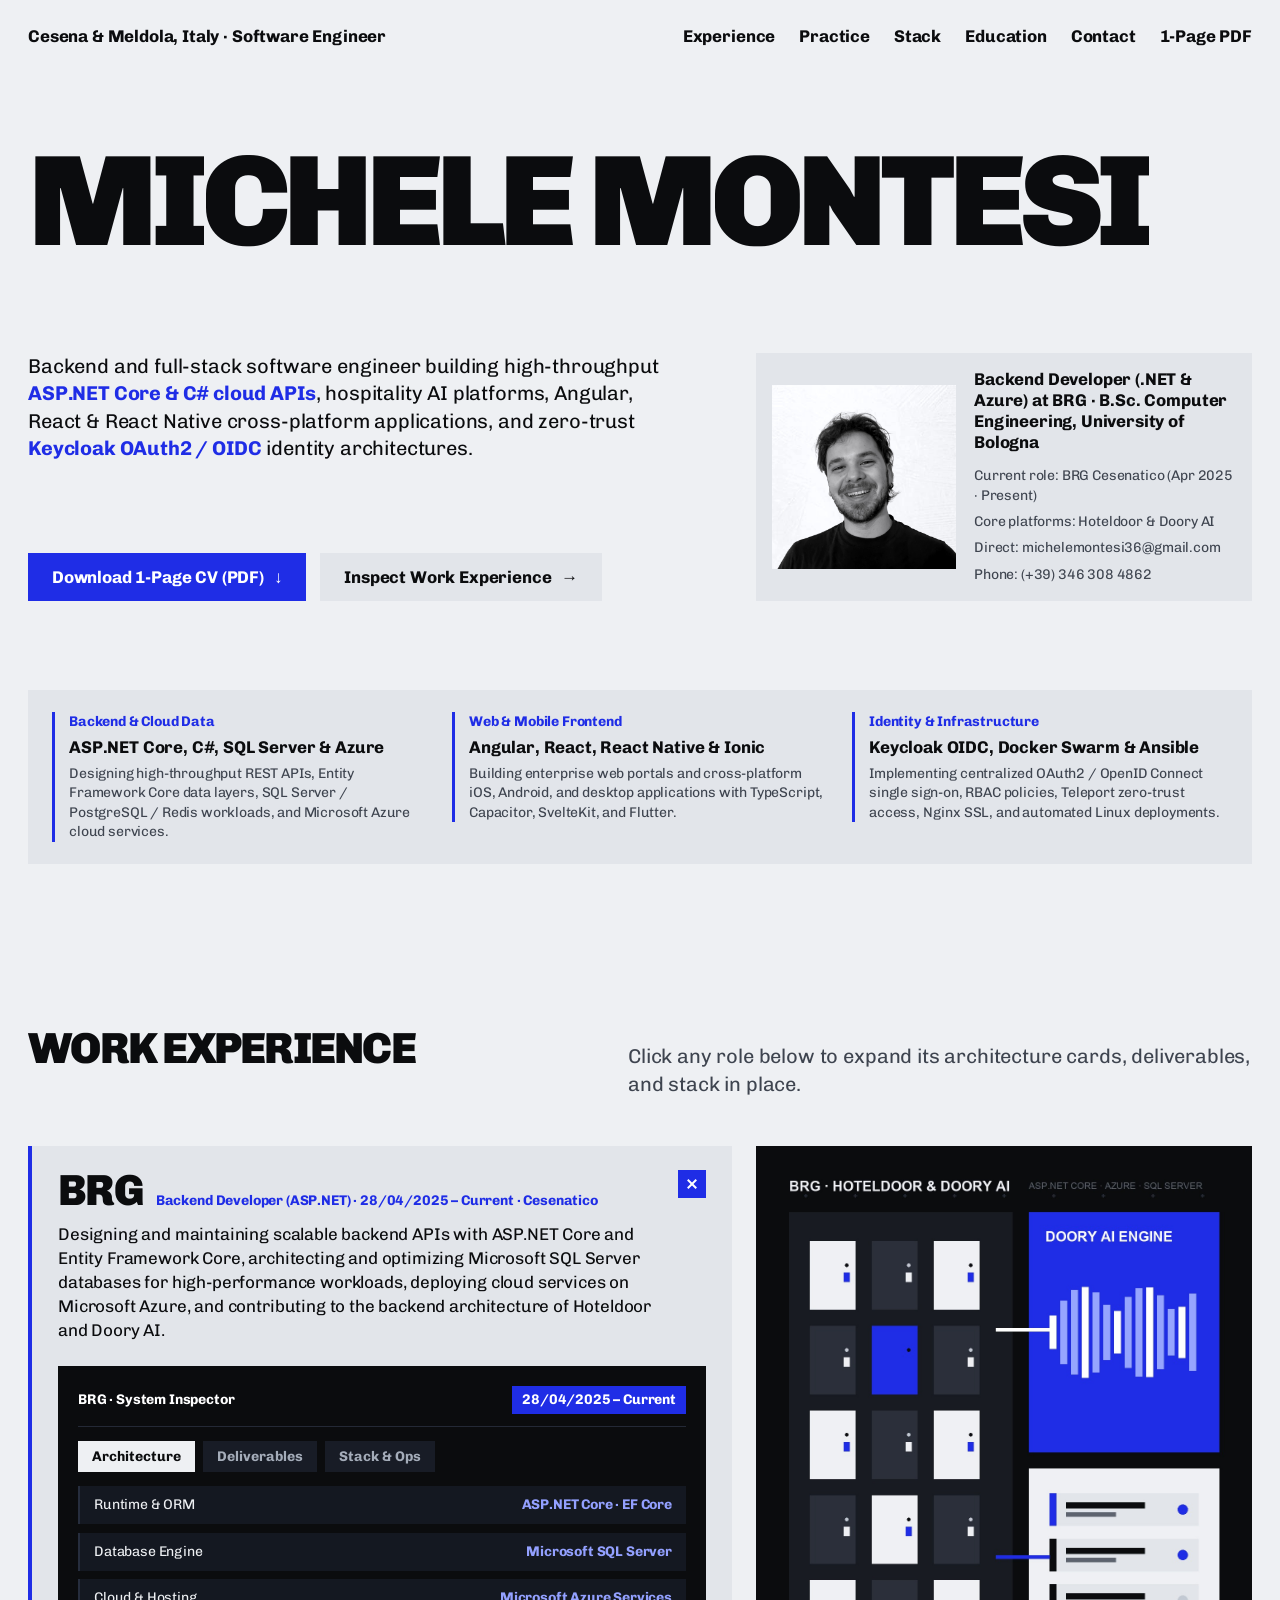
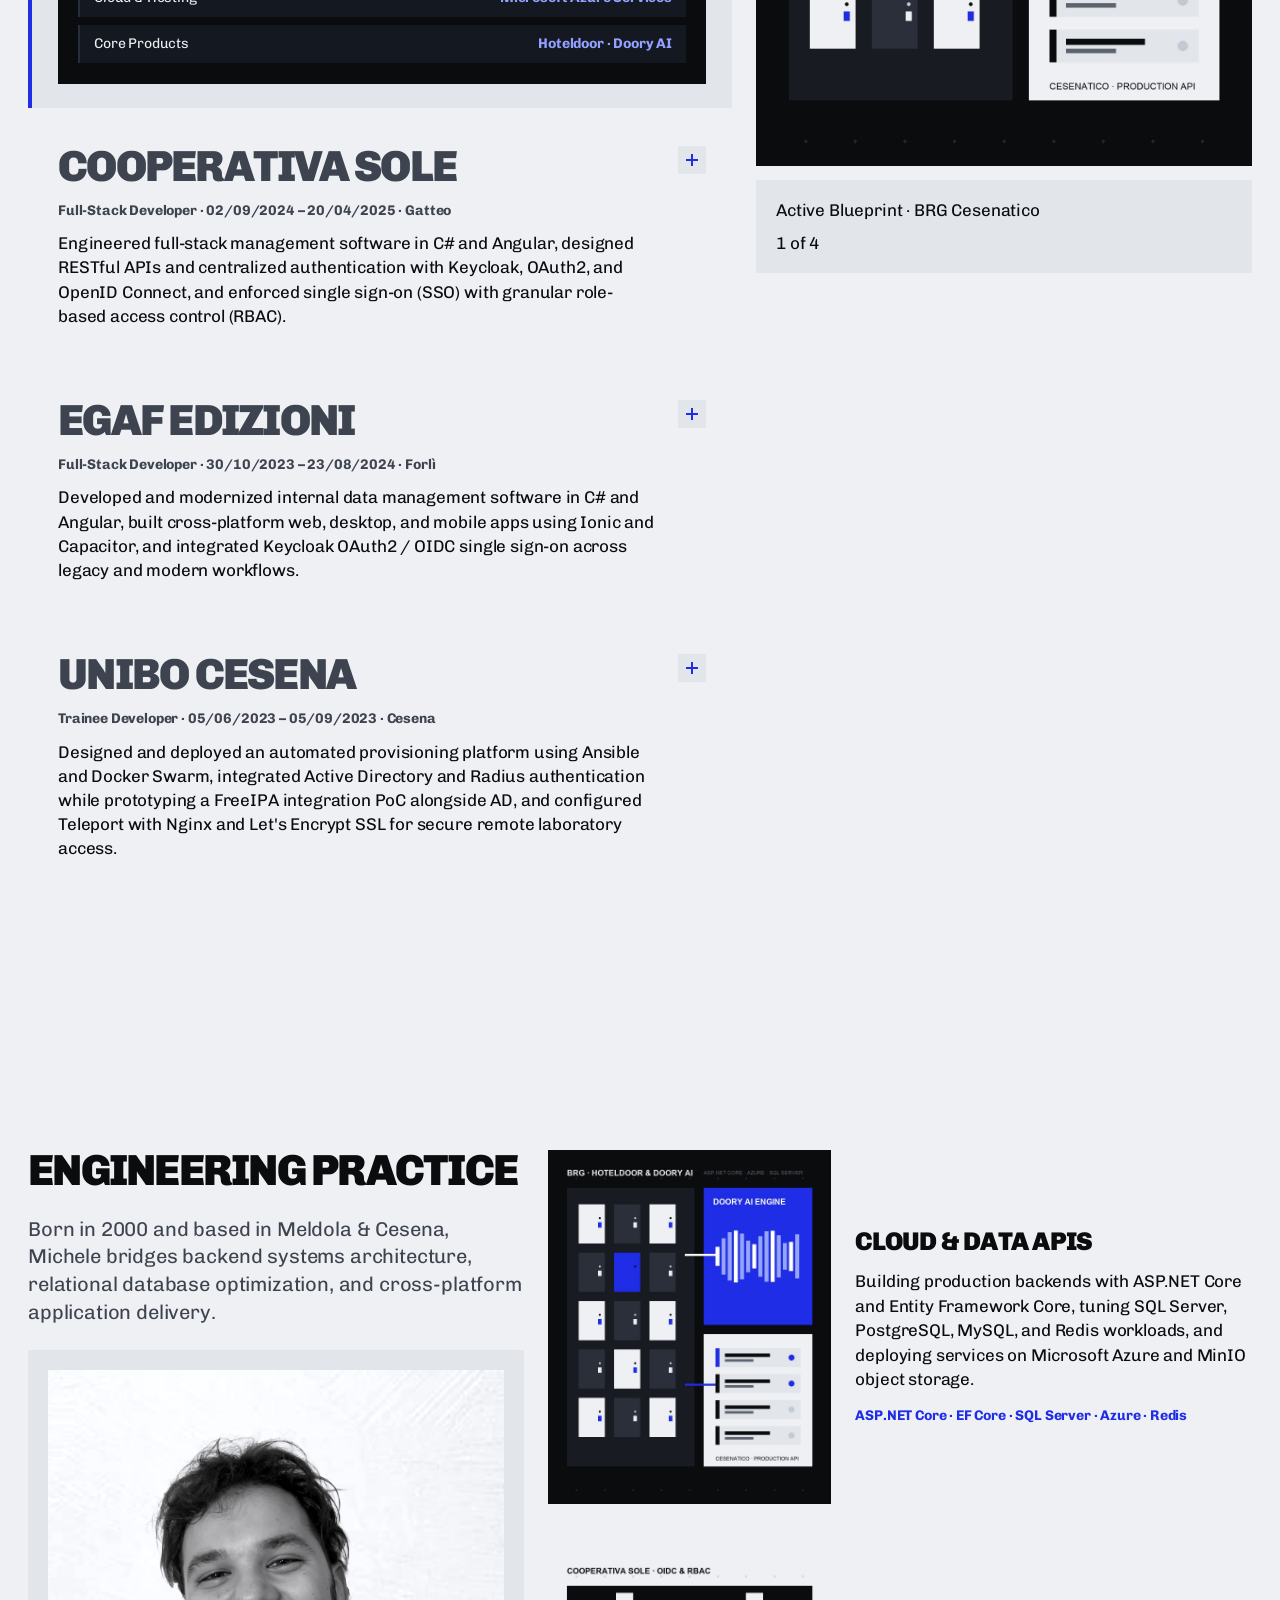
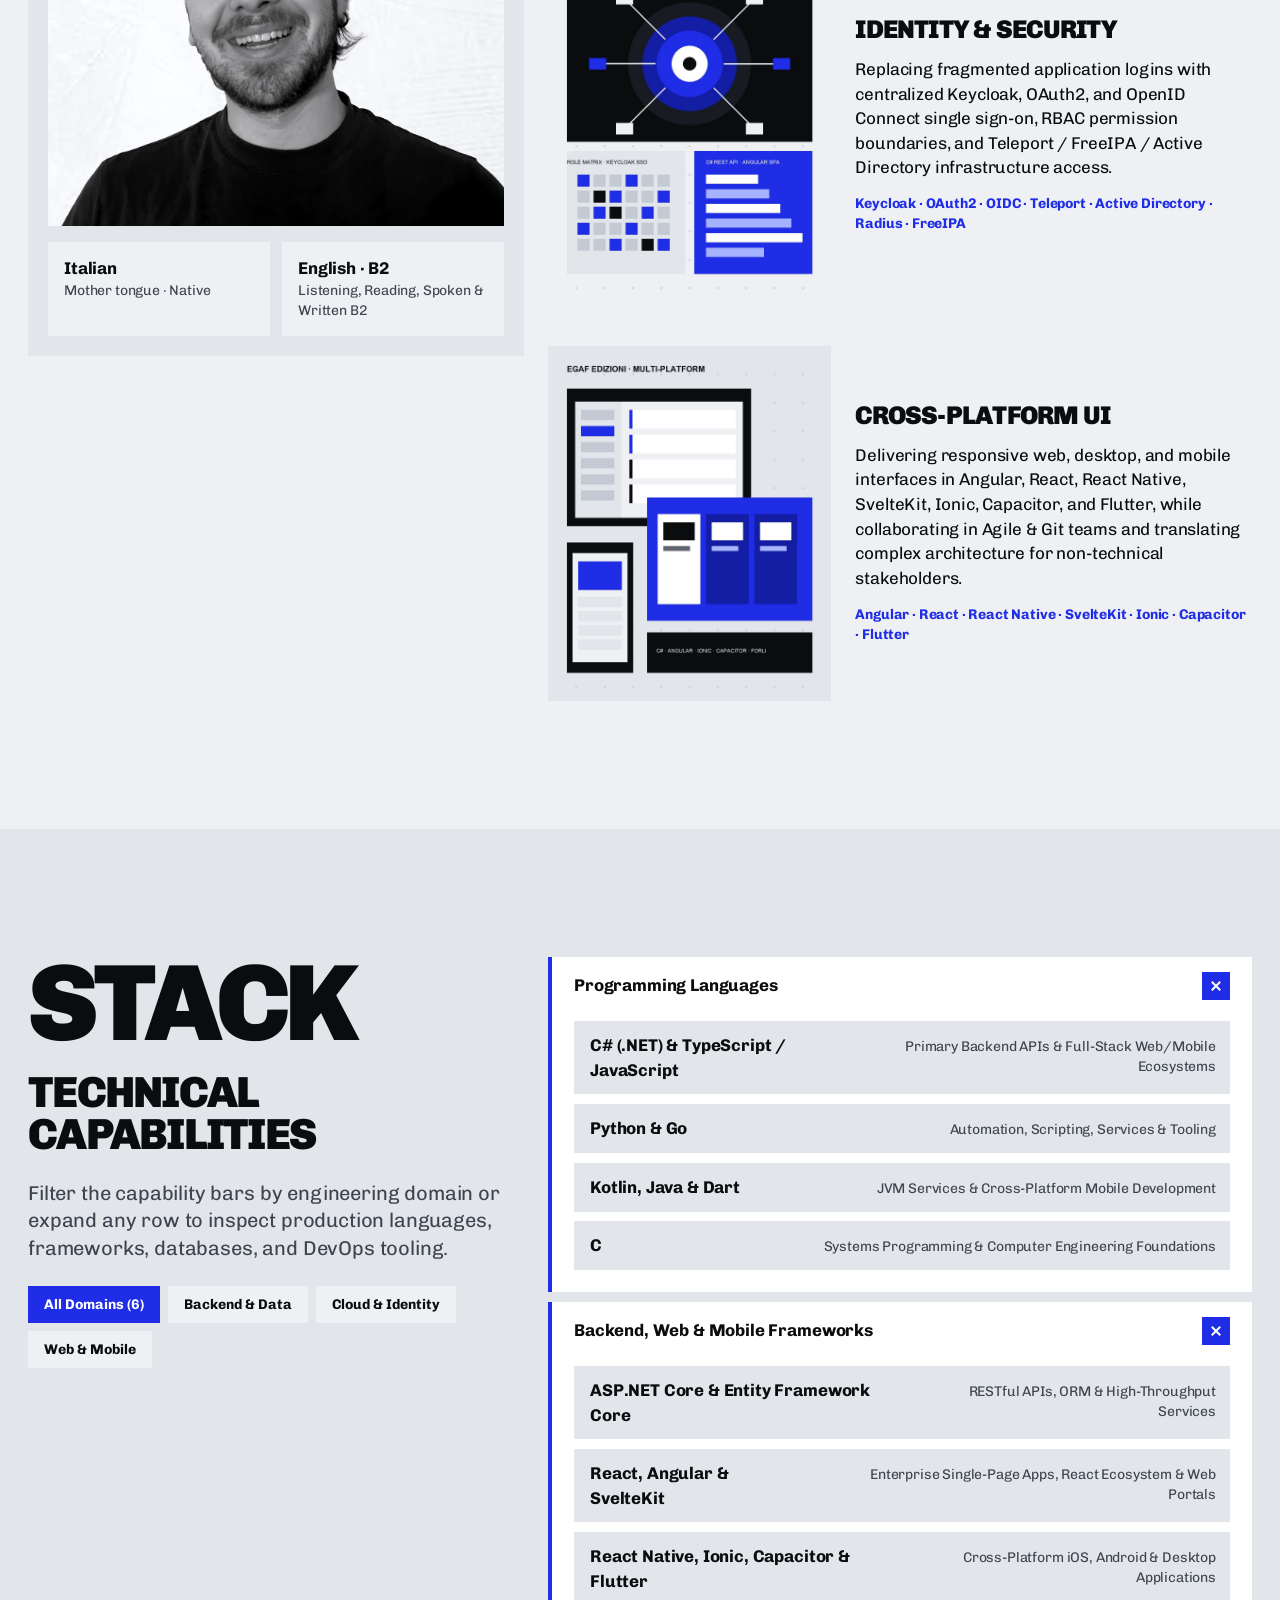
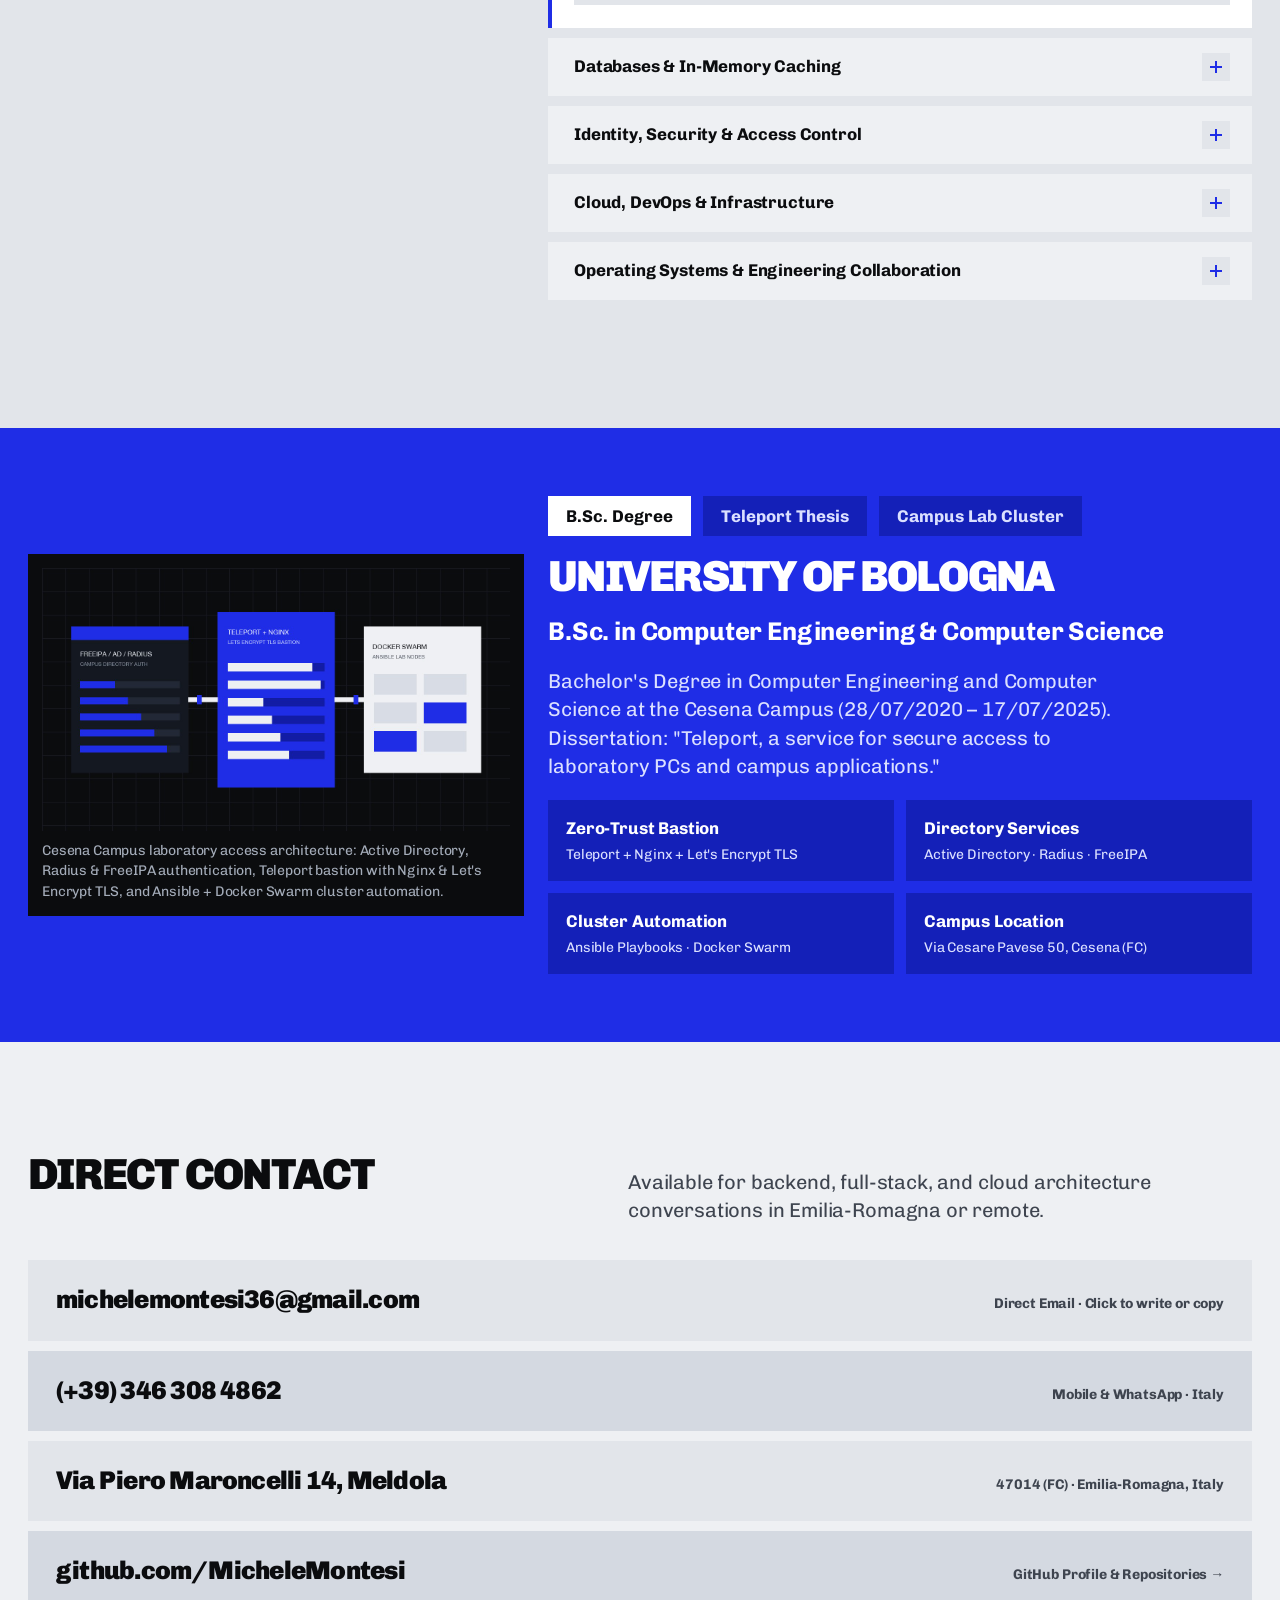
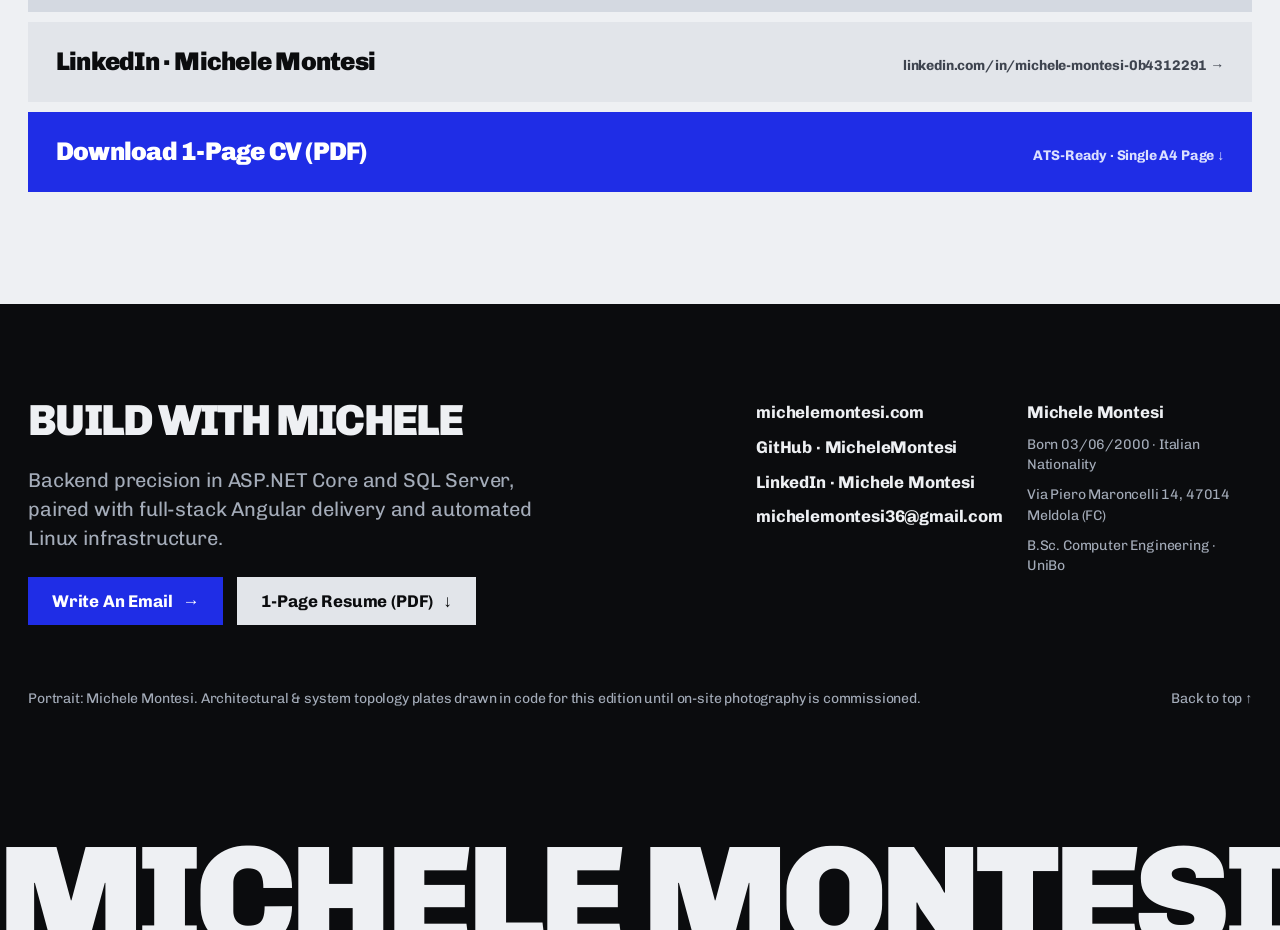
==== commit 15cae37d: "Categorize hero bottom bar into three technical domains" ====
--- a/index.html
+++ b/index.html
@@ -112,16 +112,19 @@
 
     <div class="hero-bottom-bar">
       <div class="hero-fact-block">
-        <p class="hero-fact-title">BRG · Hoteldoor &amp; Doory AI</p>
-        <p class="hero-fact-desc">Architecting ASP.NET Core &amp; EF Core APIs, SQL Server schemas, and Microsoft Azure cloud services in Cesenatico.</p>
+        <span class="hero-fact-cat">Backend &amp; Cloud Data</span>
+        <p class="hero-fact-title">ASP.NET Core, C#, SQL Server &amp; Azure</p>
+        <p class="hero-fact-desc">Designing high-throughput REST APIs, Entity Framework Core data layers, SQL Server / PostgreSQL / Redis workloads, and Microsoft Azure cloud services.</p>
       </div>
       <div class="hero-fact-block">
-        <p class="hero-fact-title">Cooperativa Sole &amp; EGAF Edizioni</p>
-        <p class="hero-fact-desc">Delivered full-stack C#, Angular, and Ionic/Capacitor management systems federated with Keycloak OAuth2 and OpenID Connect.</p>
+        <span class="hero-fact-cat">Web &amp; Mobile Frontend</span>
+        <p class="hero-fact-title">Angular, React, React Native &amp; Ionic</p>
+        <p class="hero-fact-desc">Building enterprise web portals and cross-platform iOS, Android, and desktop applications with TypeScript, Capacitor, SvelteKit, and Flutter.</p>
       </div>
       <div class="hero-fact-block">
-        <p class="hero-fact-title">University of Bologna · B.Sc. Thesis</p>
-        <p class="hero-fact-desc">Computer Engineering &amp; Computer Science graduate. Automated Teleport, Docker Swarm, Ansible, and FreeIPA / Active Directory campus access.</p>
+        <span class="hero-fact-cat">Identity &amp; Infrastructure</span>
+        <p class="hero-fact-title">Keycloak OIDC, Docker Swarm &amp; Ansible</p>
+        <p class="hero-fact-desc">Implementing centralized OAuth2 / OpenID Connect single sign-on, RBAC policies, Teleport zero-trust access, Nginx SSL, and automated Linux deployments.</p>
       </div>
     </div>
   </header>
--- a/css/main.css
+++ b/css/main.css
@@ -390,13 +390,22 @@
   grid-column: span 4;
   display: flex;
   flex-direction: column;
-  gap: 6px;
+  gap: 5px;
+  border-left: 3px solid var(--accent);
+  padding-left: 14px;
+}
+
+.hero-fact-cat {
+  font-size: var(--step-small);
+  font-weight: 700;
+  color: var(--accent);
 }
 
 .hero-fact-title {
   font-size: var(--step-body);
   font-weight: 700;
   color: var(--ink);
+  line-height: 1.25;
 }
 
 .hero-fact-desc {
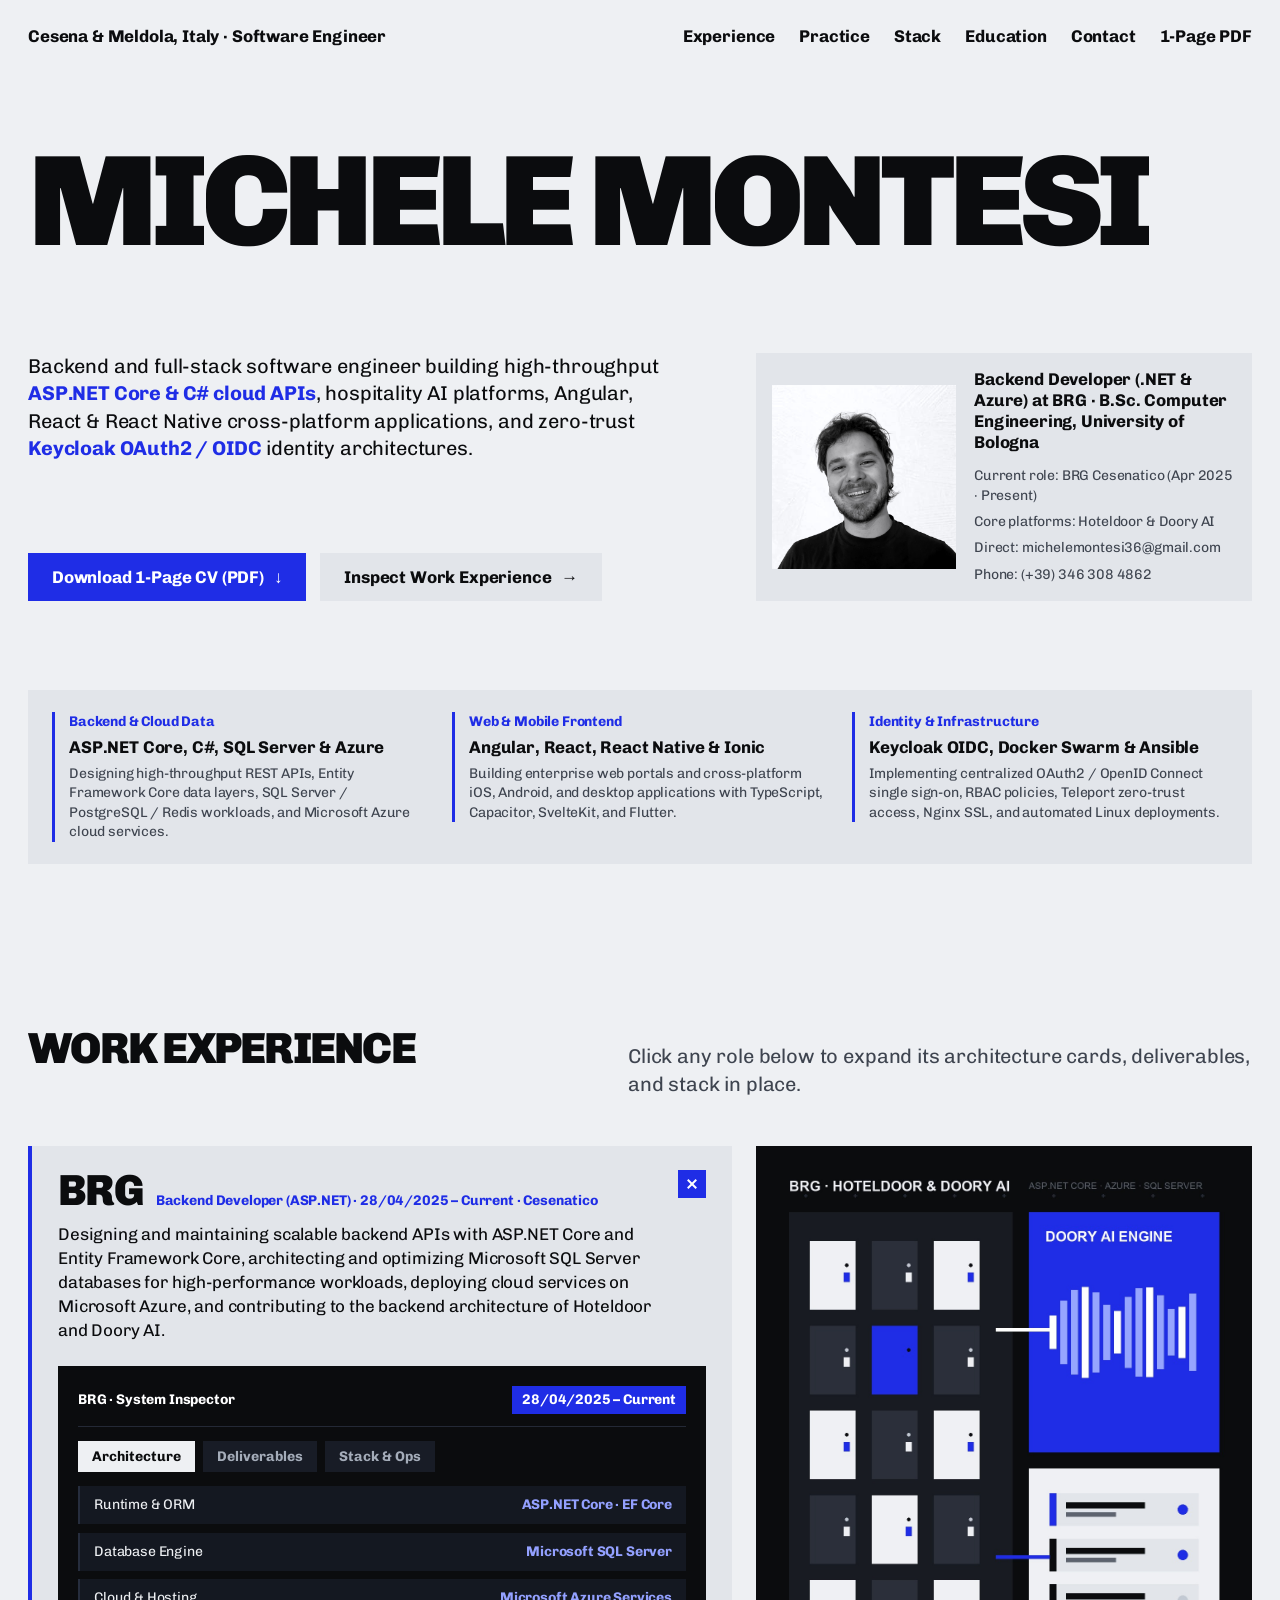
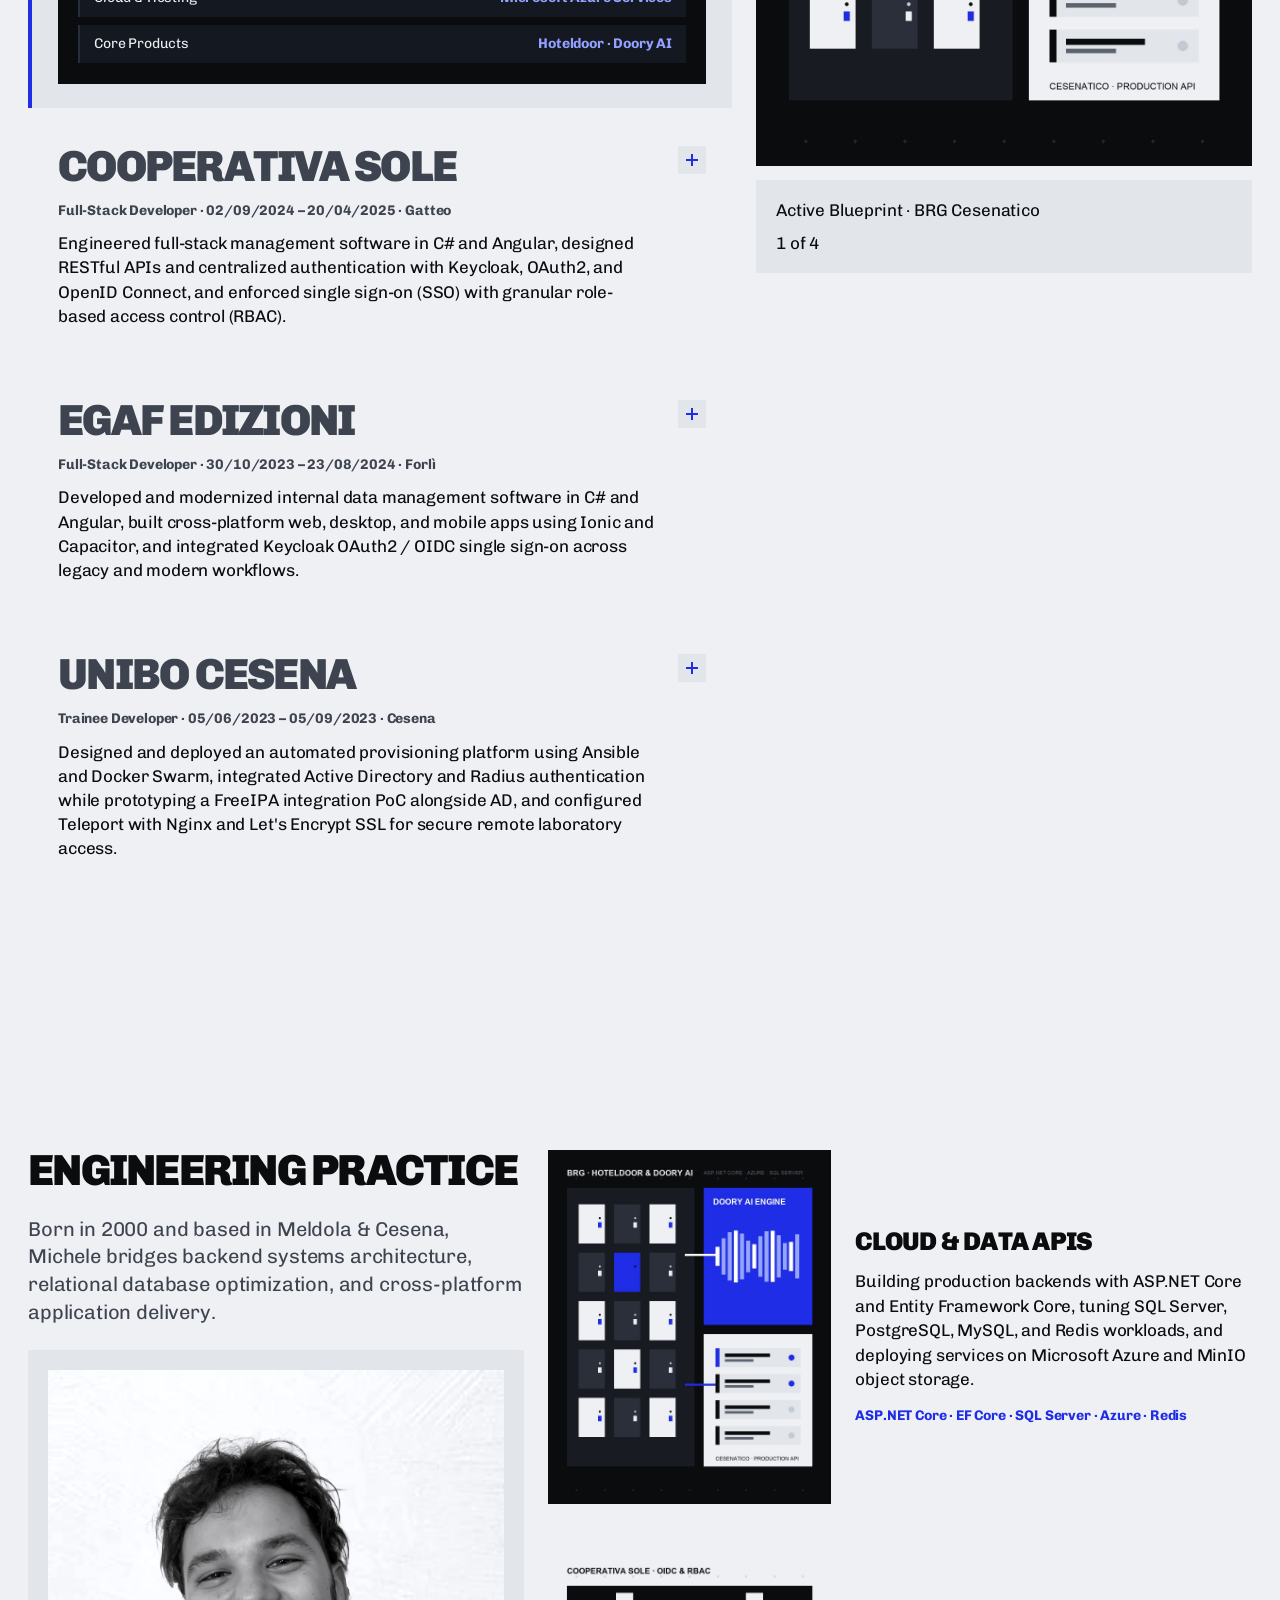
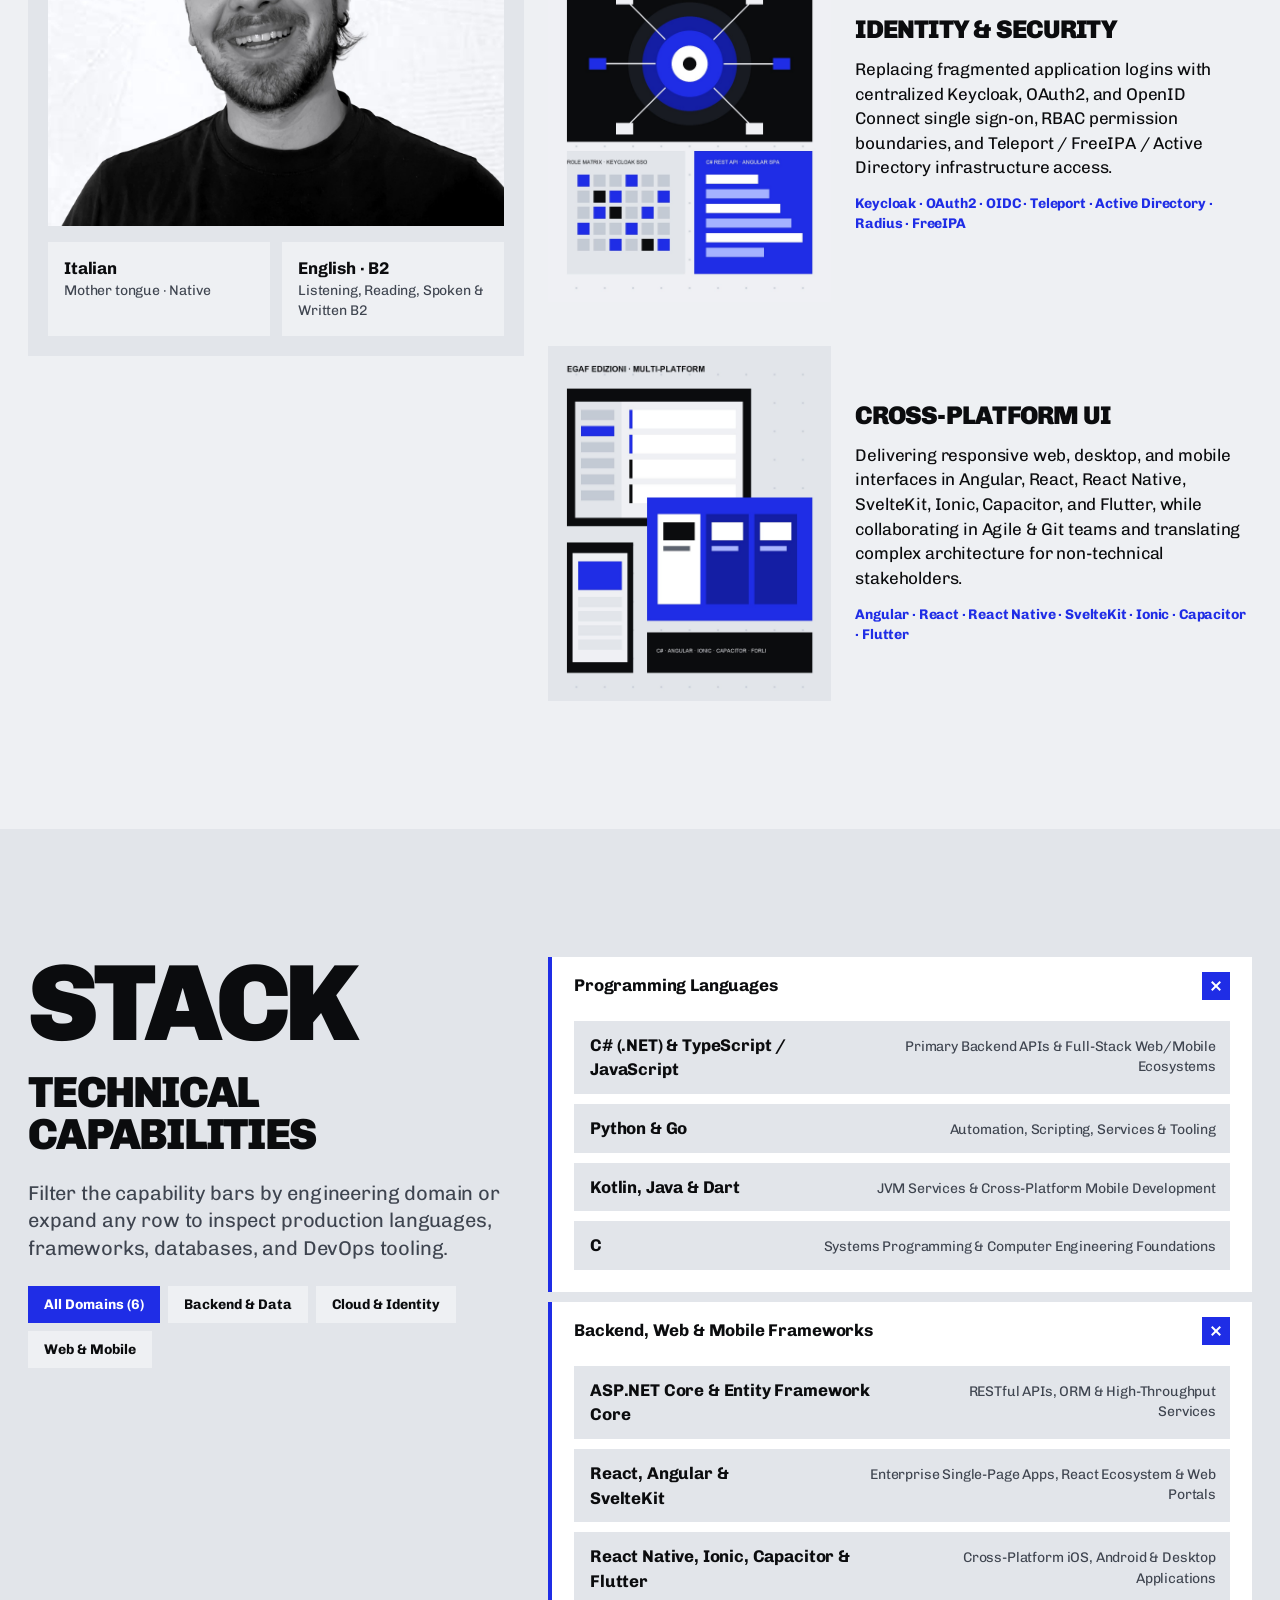
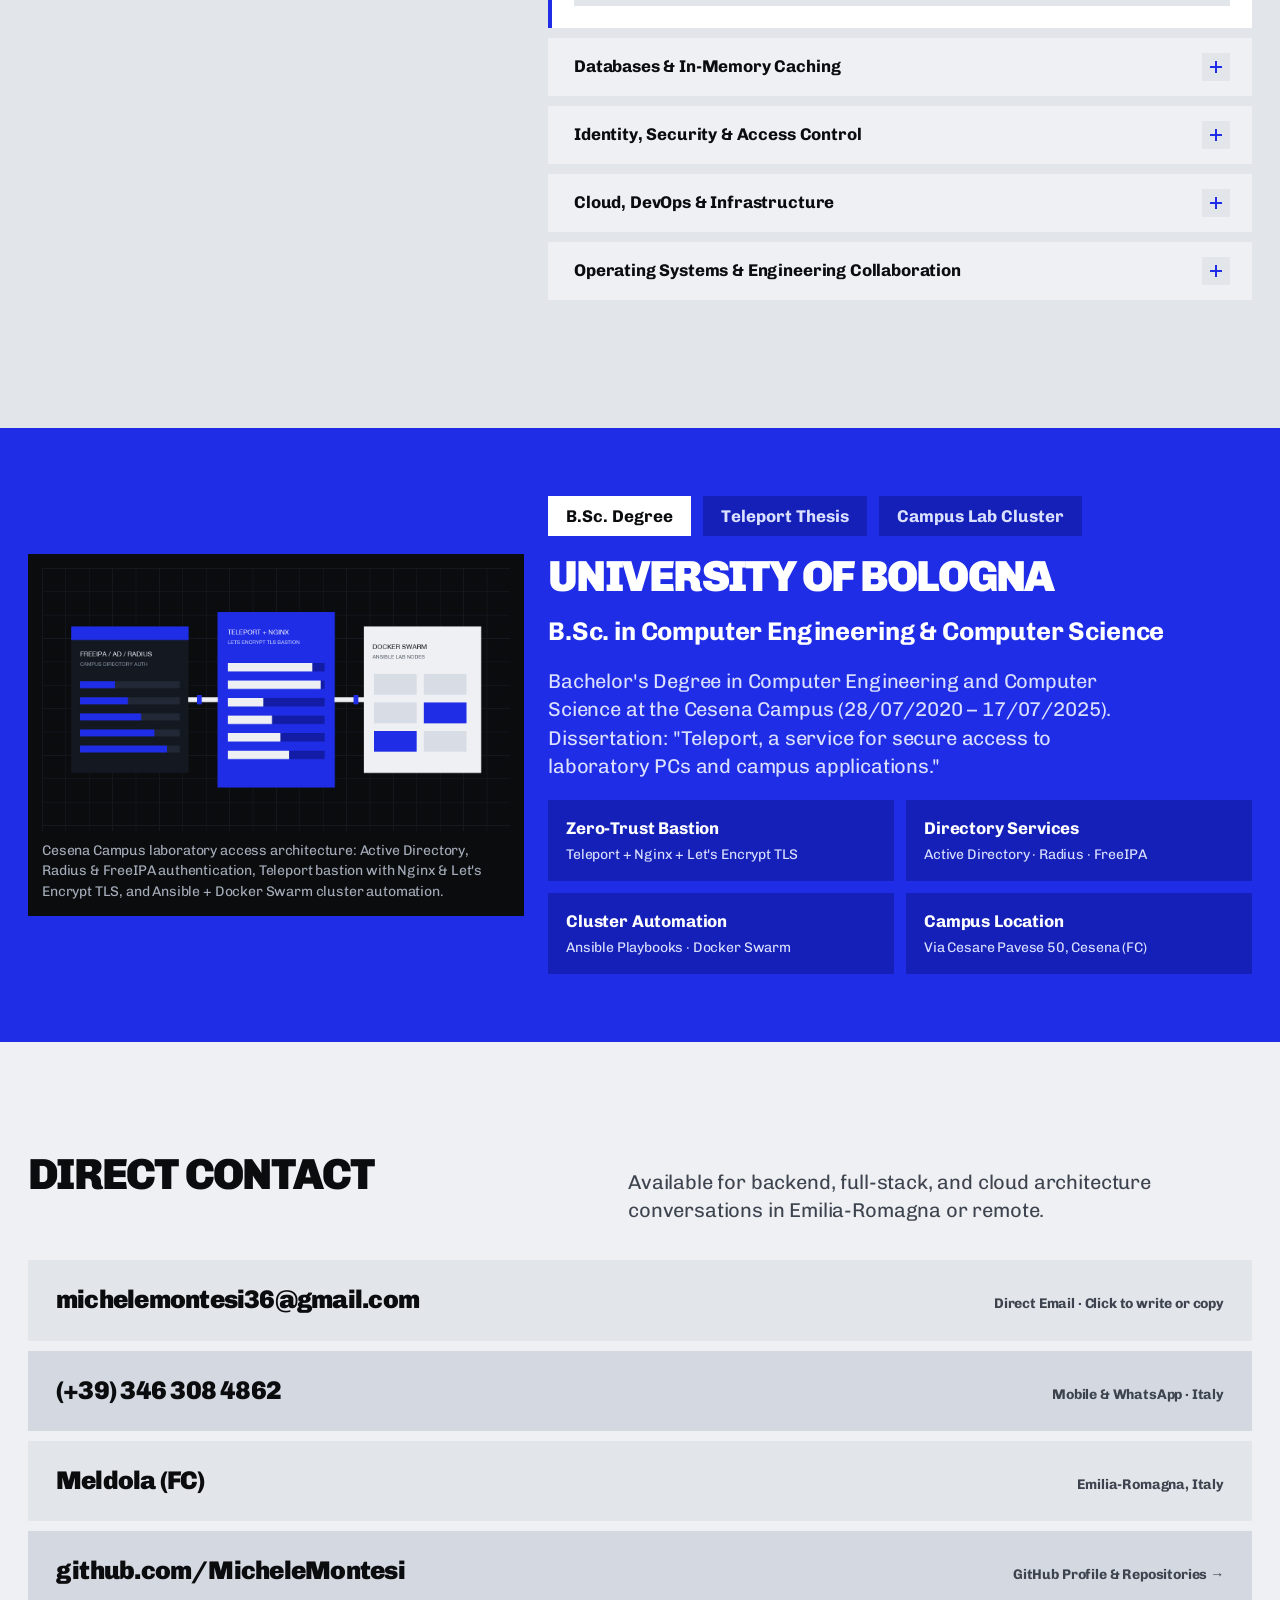
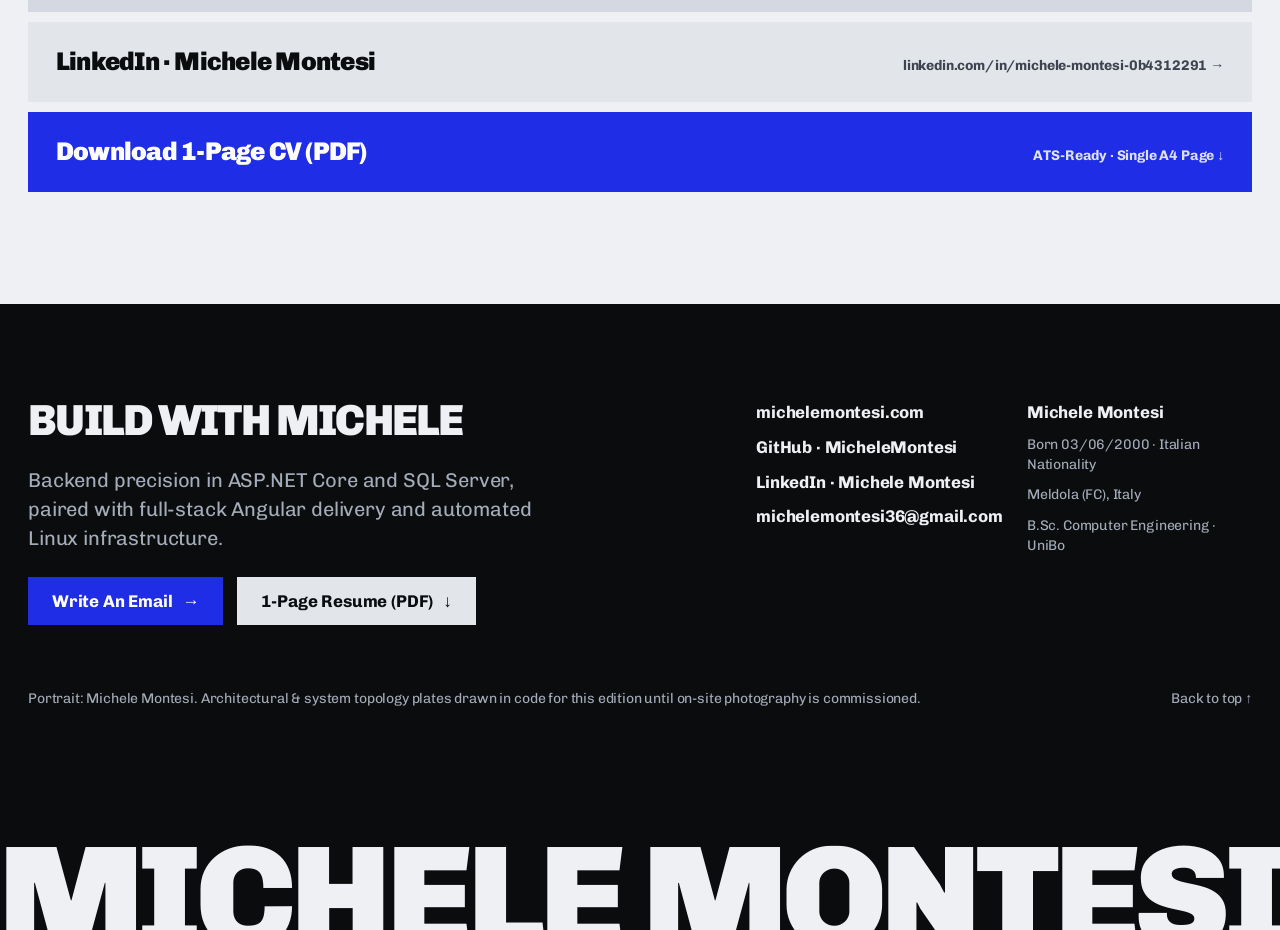
==== commit 71313155: "Remove street address and add automated PDF generation workflow" ====
--- a/index.html
+++ b/index.html
@@ -30,8 +30,6 @@
     "url": "https://michelemontesi.com",
     "address": {
       "@type": "PostalAddress",
-      "streetAddress": "Via Piero Maroncelli 14",
-      "postalCode": "47014",
       "addressLocality": "Meldola",
       "addressRegion": "FC",
       "addressCountry": "IT"
@@ -705,8 +703,8 @@
         </a>
 
         <div class="contact-row" data-reveal>
-          <span class="contact-row-main">Via Piero Maroncelli 14, Meldola</span>
-          <span class="contact-row-sub">47014 (FC) · Emilia-Romagna, Italy</span>
+          <span class="contact-row-main">Meldola (FC)</span>
+          <span class="contact-row-sub">Emilia-Romagna, Italy</span>
         </div>
 
         <a class="contact-row" href="https://github.com/MicheleMontesi" target="_blank" rel="noopener" data-reveal>
@@ -759,7 +757,7 @@
         <div class="footer-link-group">
           <span>Michele Montesi</span>
           <span class="footer-meta-note">Born 03/06/2000 · Italian Nationality</span>
-          <span class="footer-meta-note">Via Piero Maroncelli 14, 47014 Meldola (FC)</span>
+          <span class="footer-meta-note">Meldola (FC), Italy</span>
           <span class="footer-meta-note">B.Sc. Computer Engineering · UniBo</span>
         </div>
       </div>
--- a/css/main.css
+++ b/css/main.css
@@ -1582,8 +1582,18 @@
     position: static;
   }
 
+  .hero-bottom-bar {
+    background-color: transparent;
+    padding: 0;
+    gap: 10px;
+  }
+
   .hero-fact-block {
-    grid-column: span 4;
+    grid-column: 1 / 13;
+    background-color: var(--surface);
+    padding: 16px 18px;
+    border-left: 3px solid var(--accent);
+    gap: 4px;
   }
 
   .hero-statement,
@@ -1709,12 +1719,11 @@
   }
 
   .hero-bottom-bar {
-    padding: 16px;
-    gap: 16px;
+    gap: 10px;
   }
 
   .hero-fact-block {
-    grid-column: 1 / 13;
+    padding: 14px 16px;
     gap: 4px;
   }
 
@@ -1784,7 +1793,7 @@
   }
 
   .about-plates-col {
-    gap: 20px;
+    gap: 14px;
   }
 
   .about-pillar-shutter,
@@ -1794,8 +1803,10 @@
 
   .about-pillar {
     grid-template-columns: 1fr;
-    gap: 10px;
-    padding: 14px 0;
+    gap: 8px;
+    padding: 16px 18px;
+    background-color: var(--surface);
+    border-left: 3px solid var(--accent);
   }
 
   /* 4. Technical Stack on Phone */
